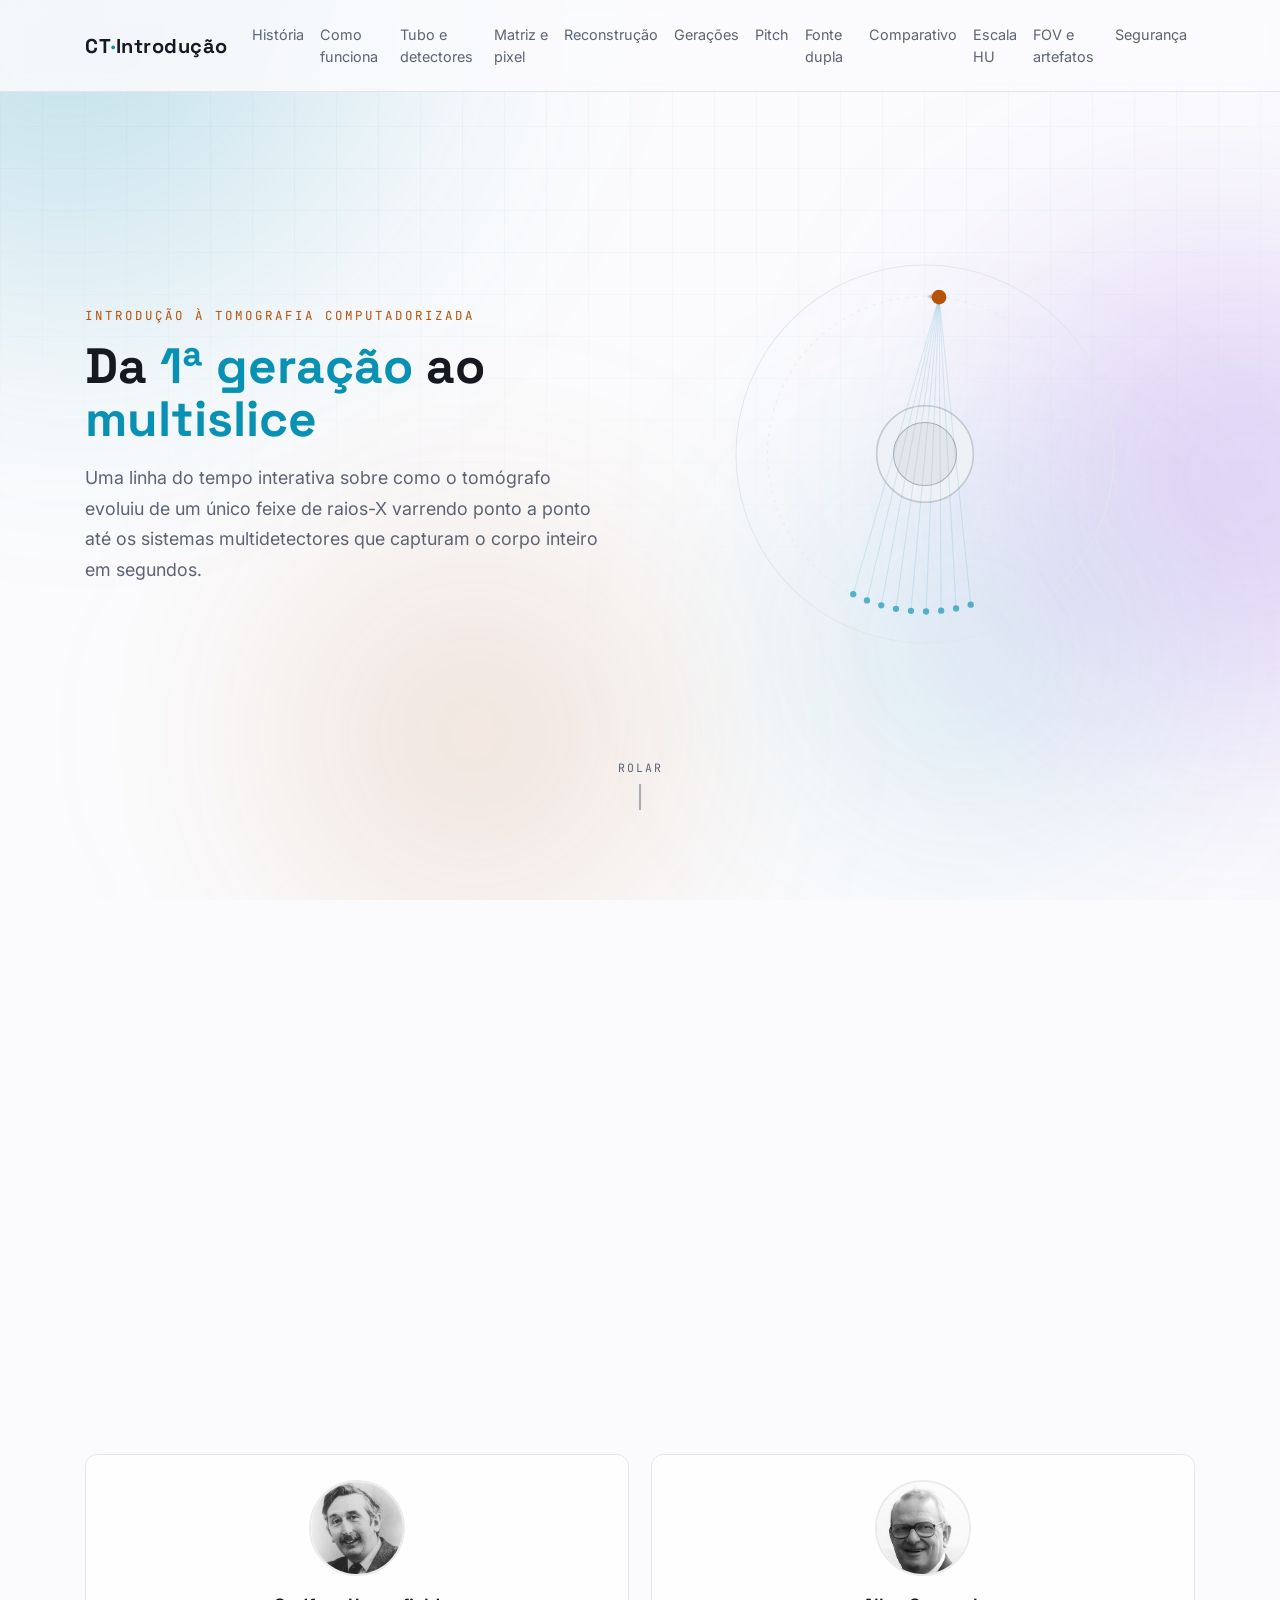
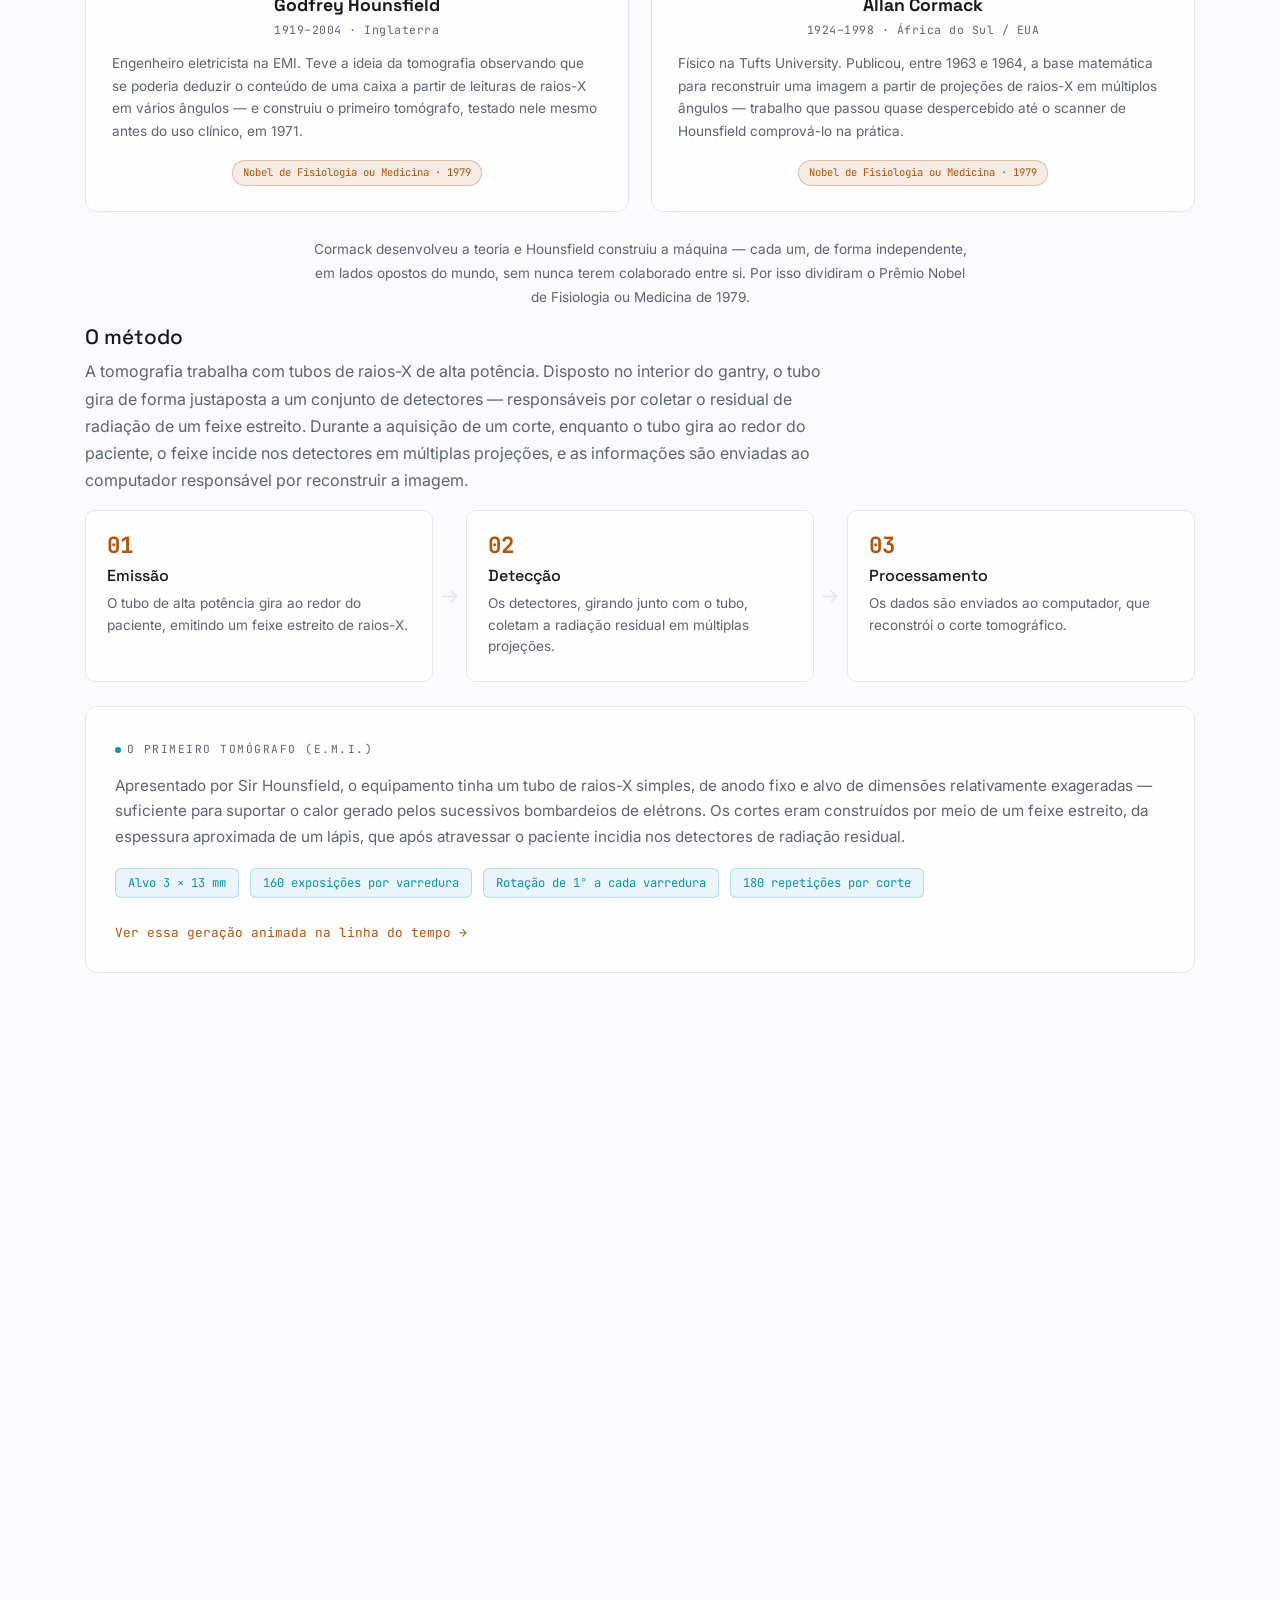
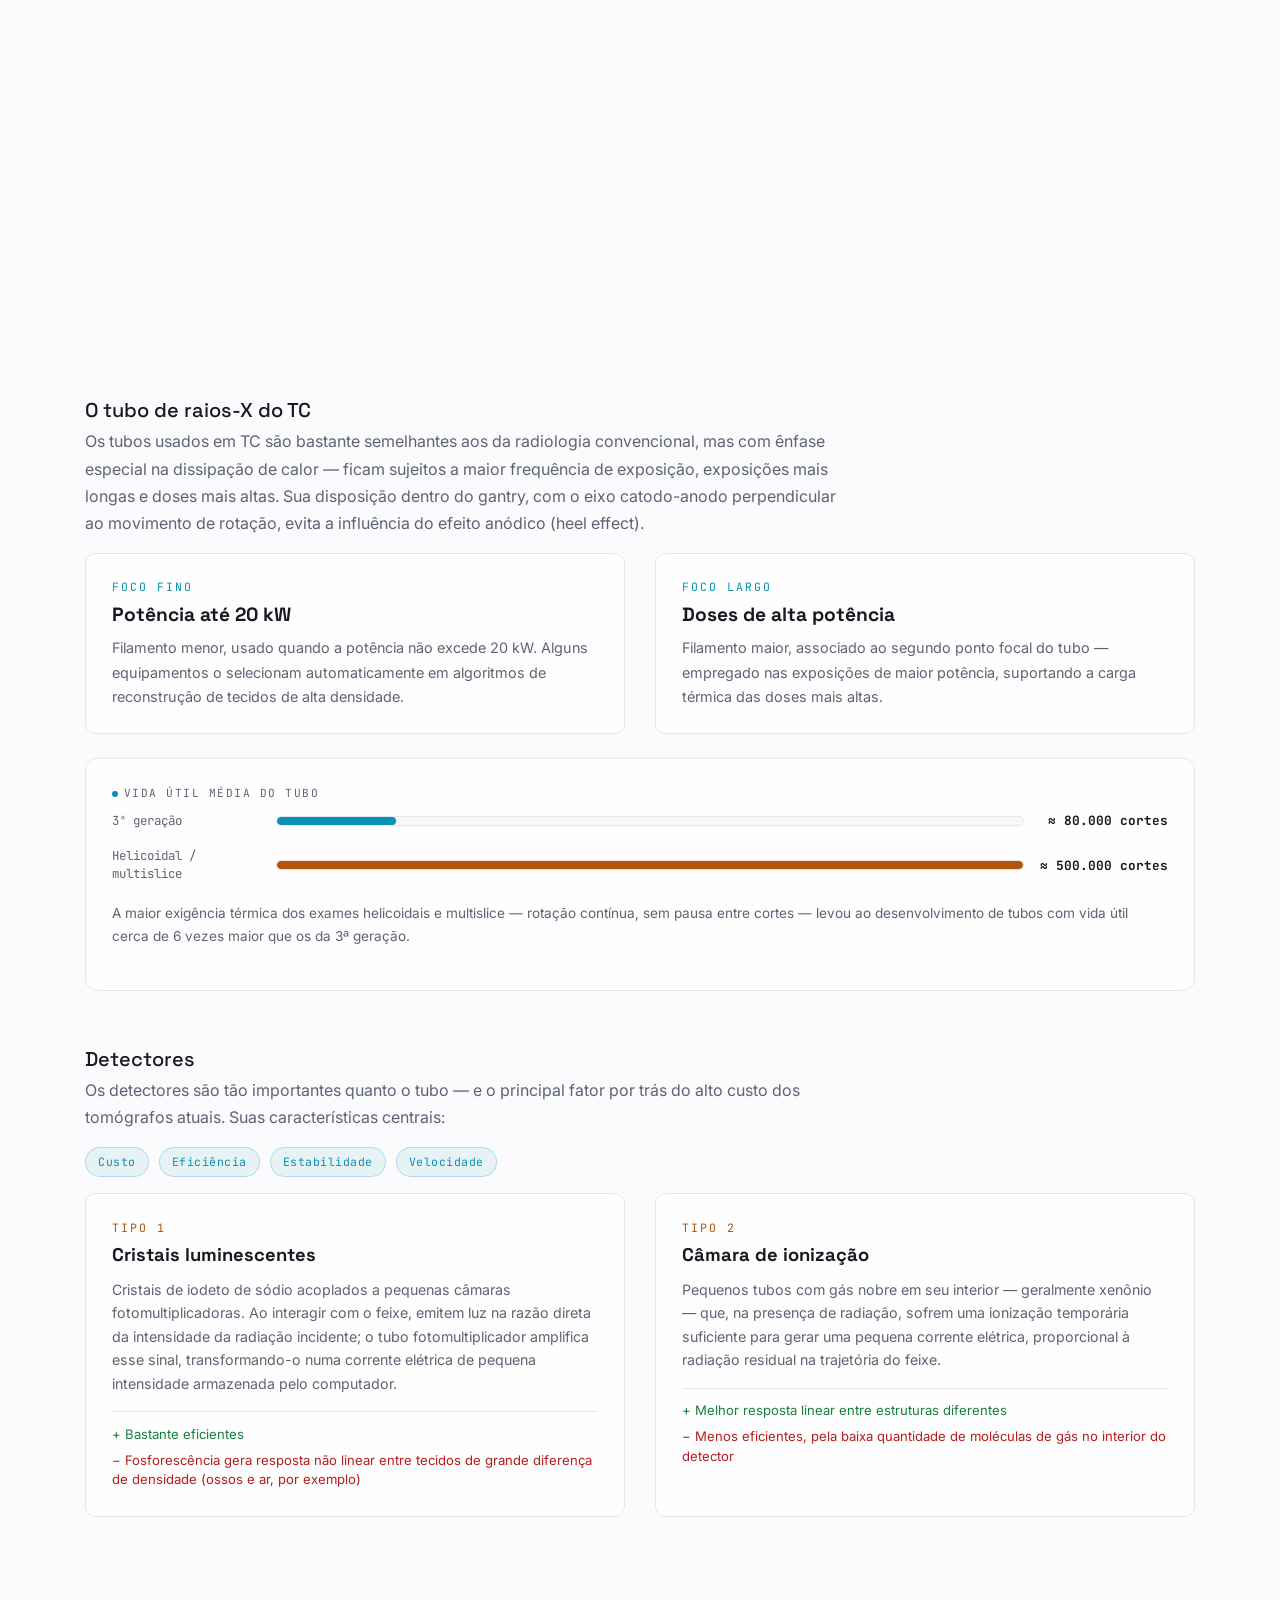
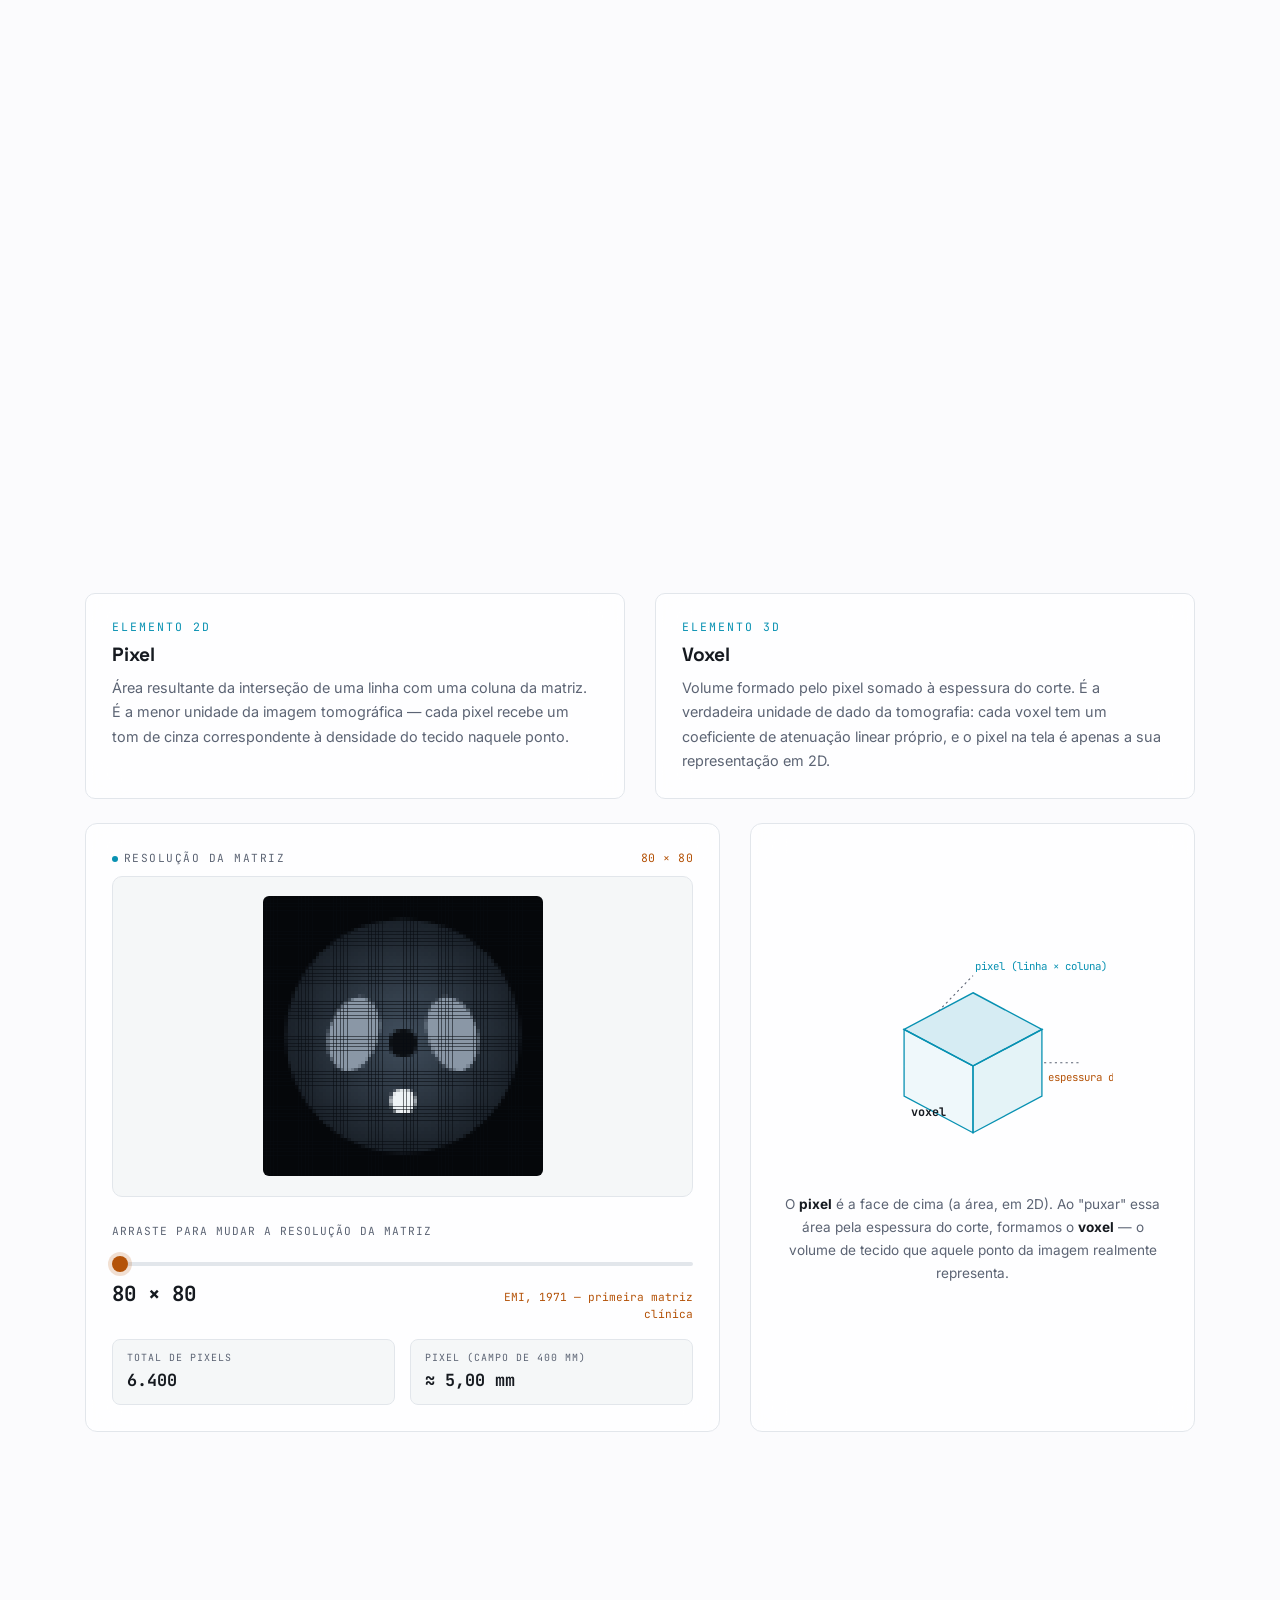
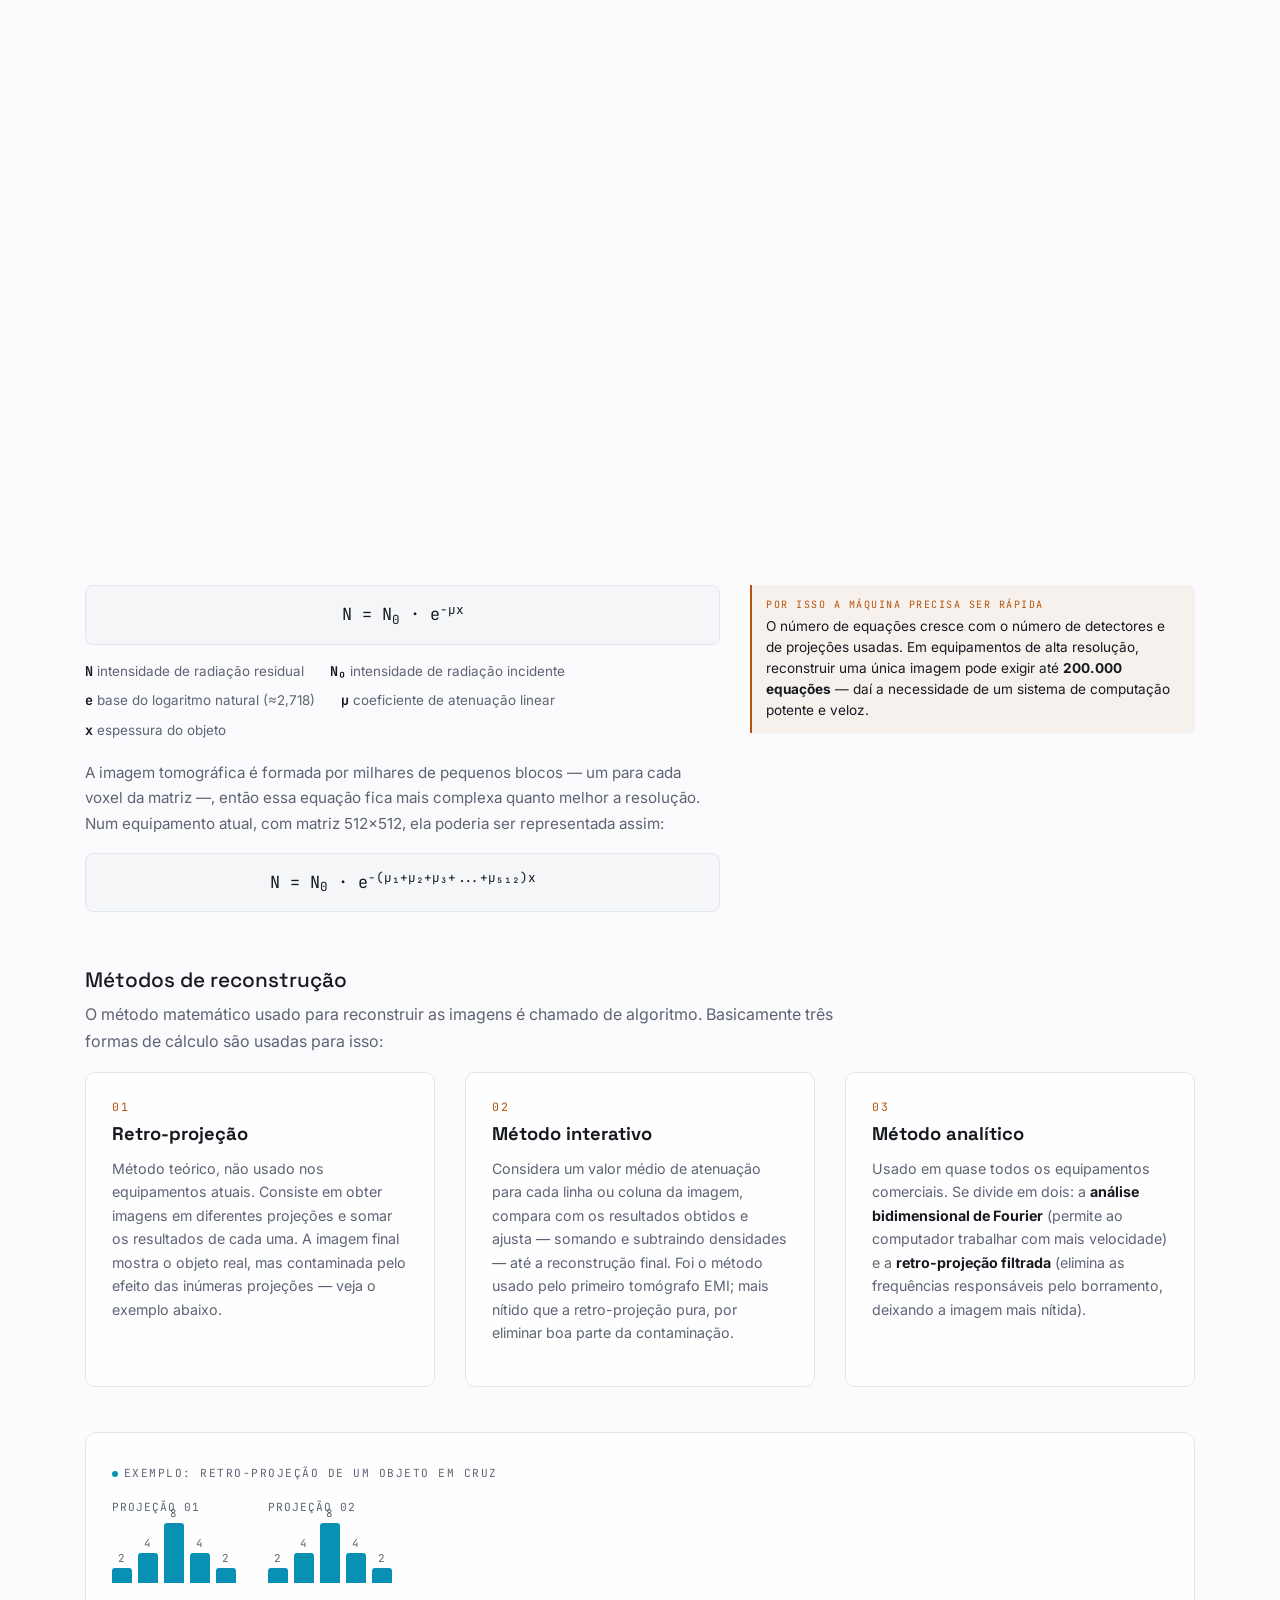
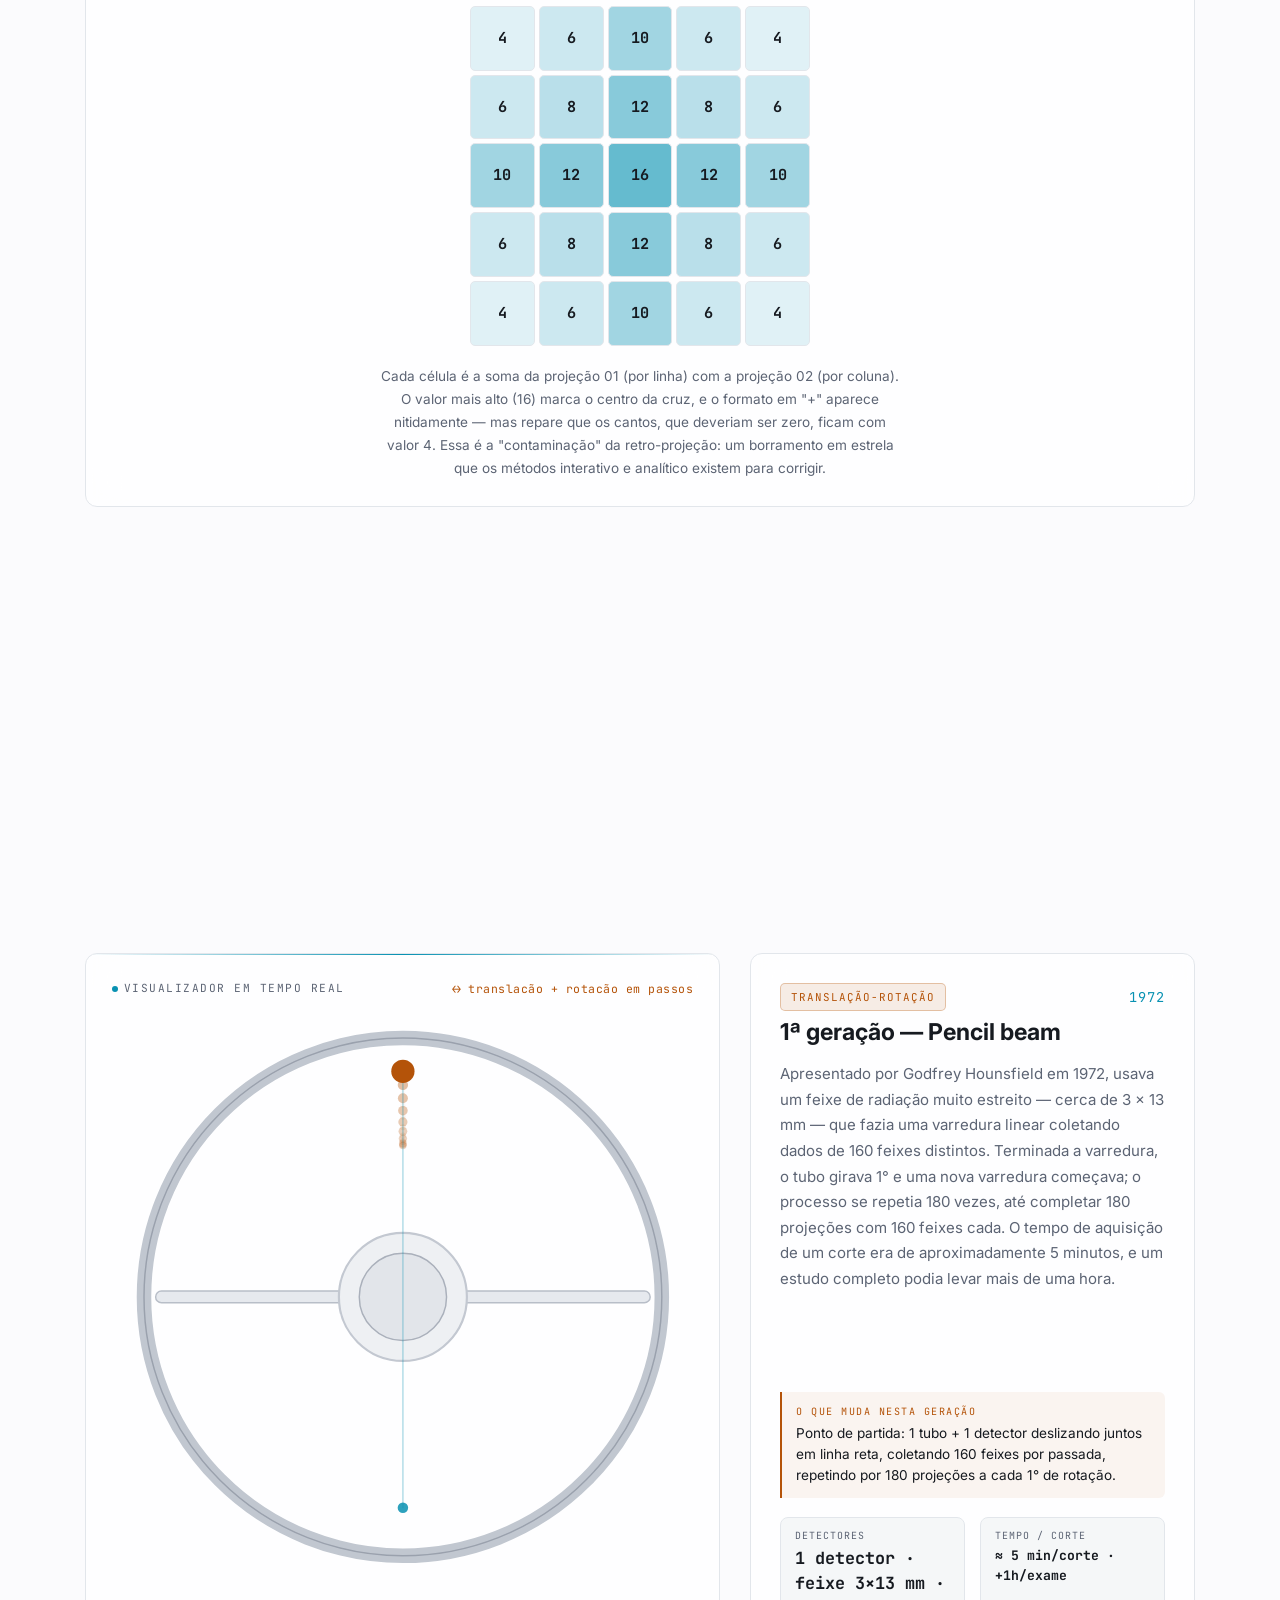
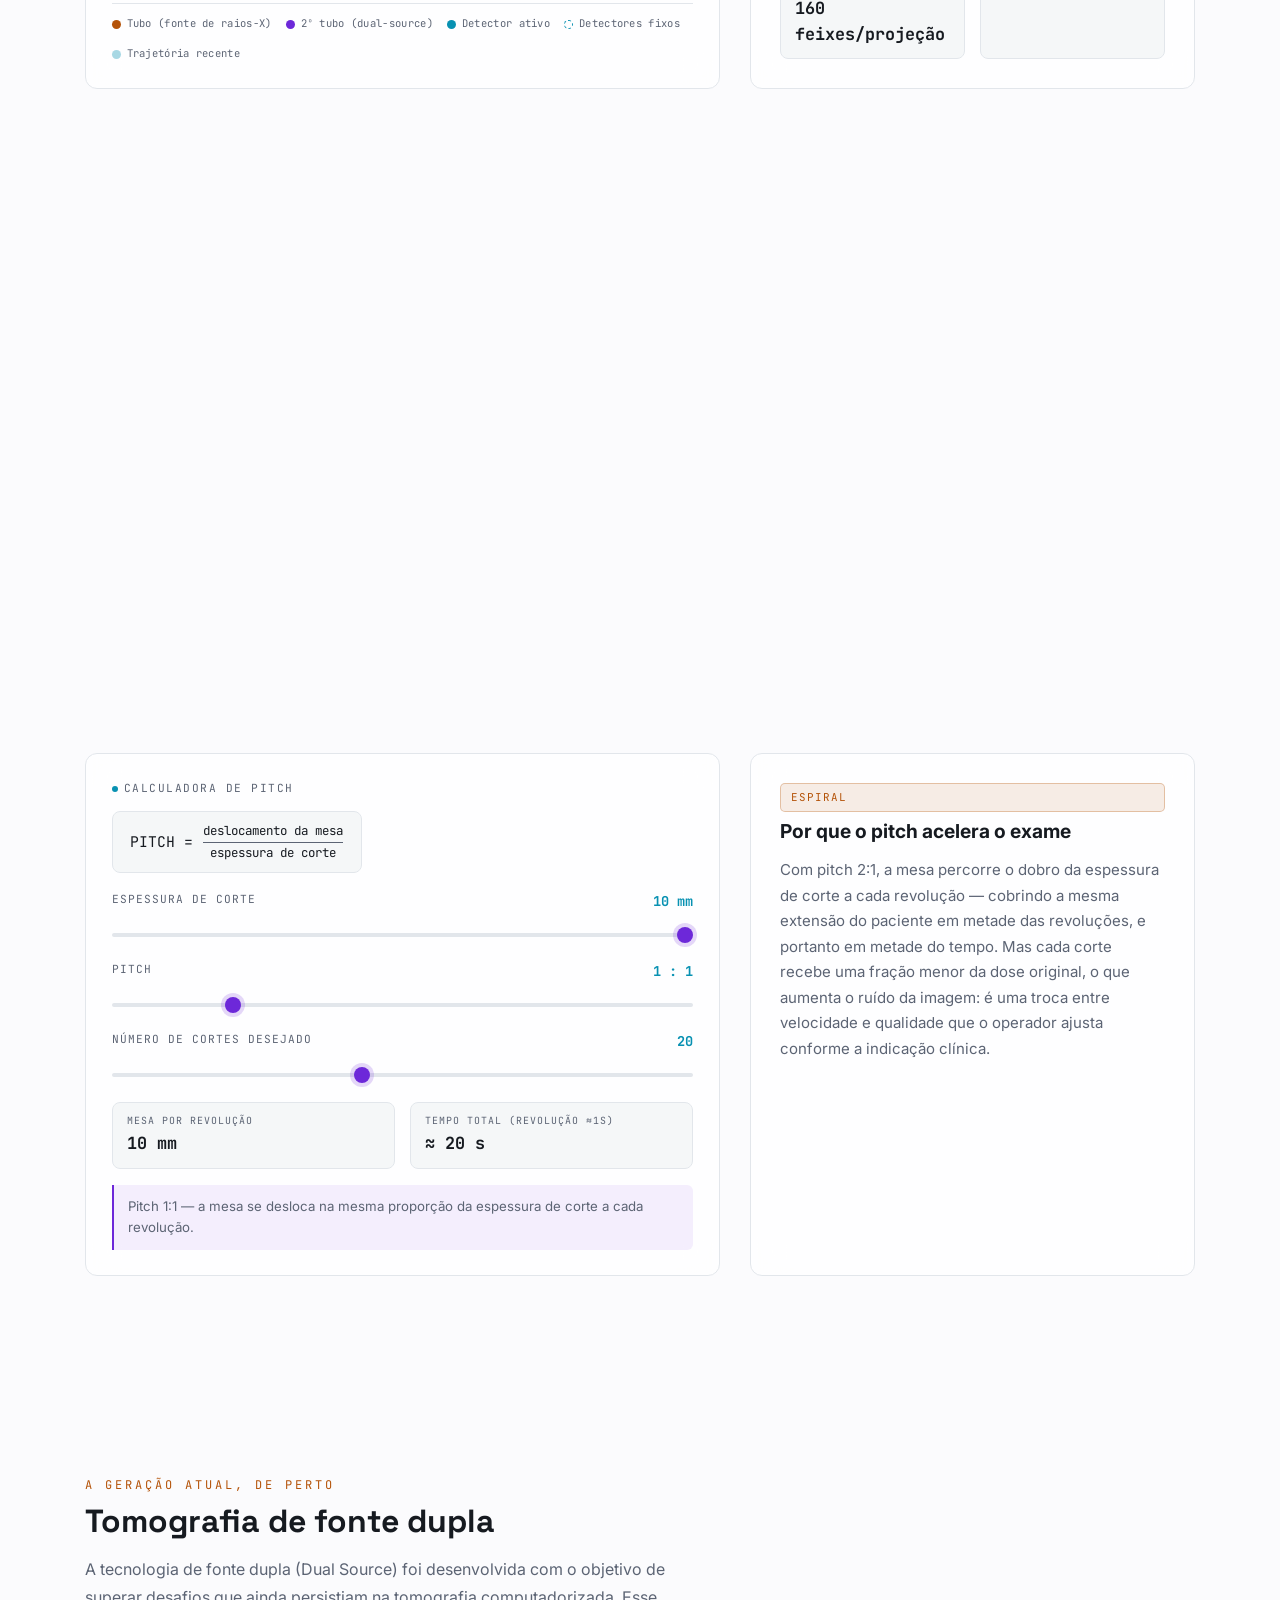
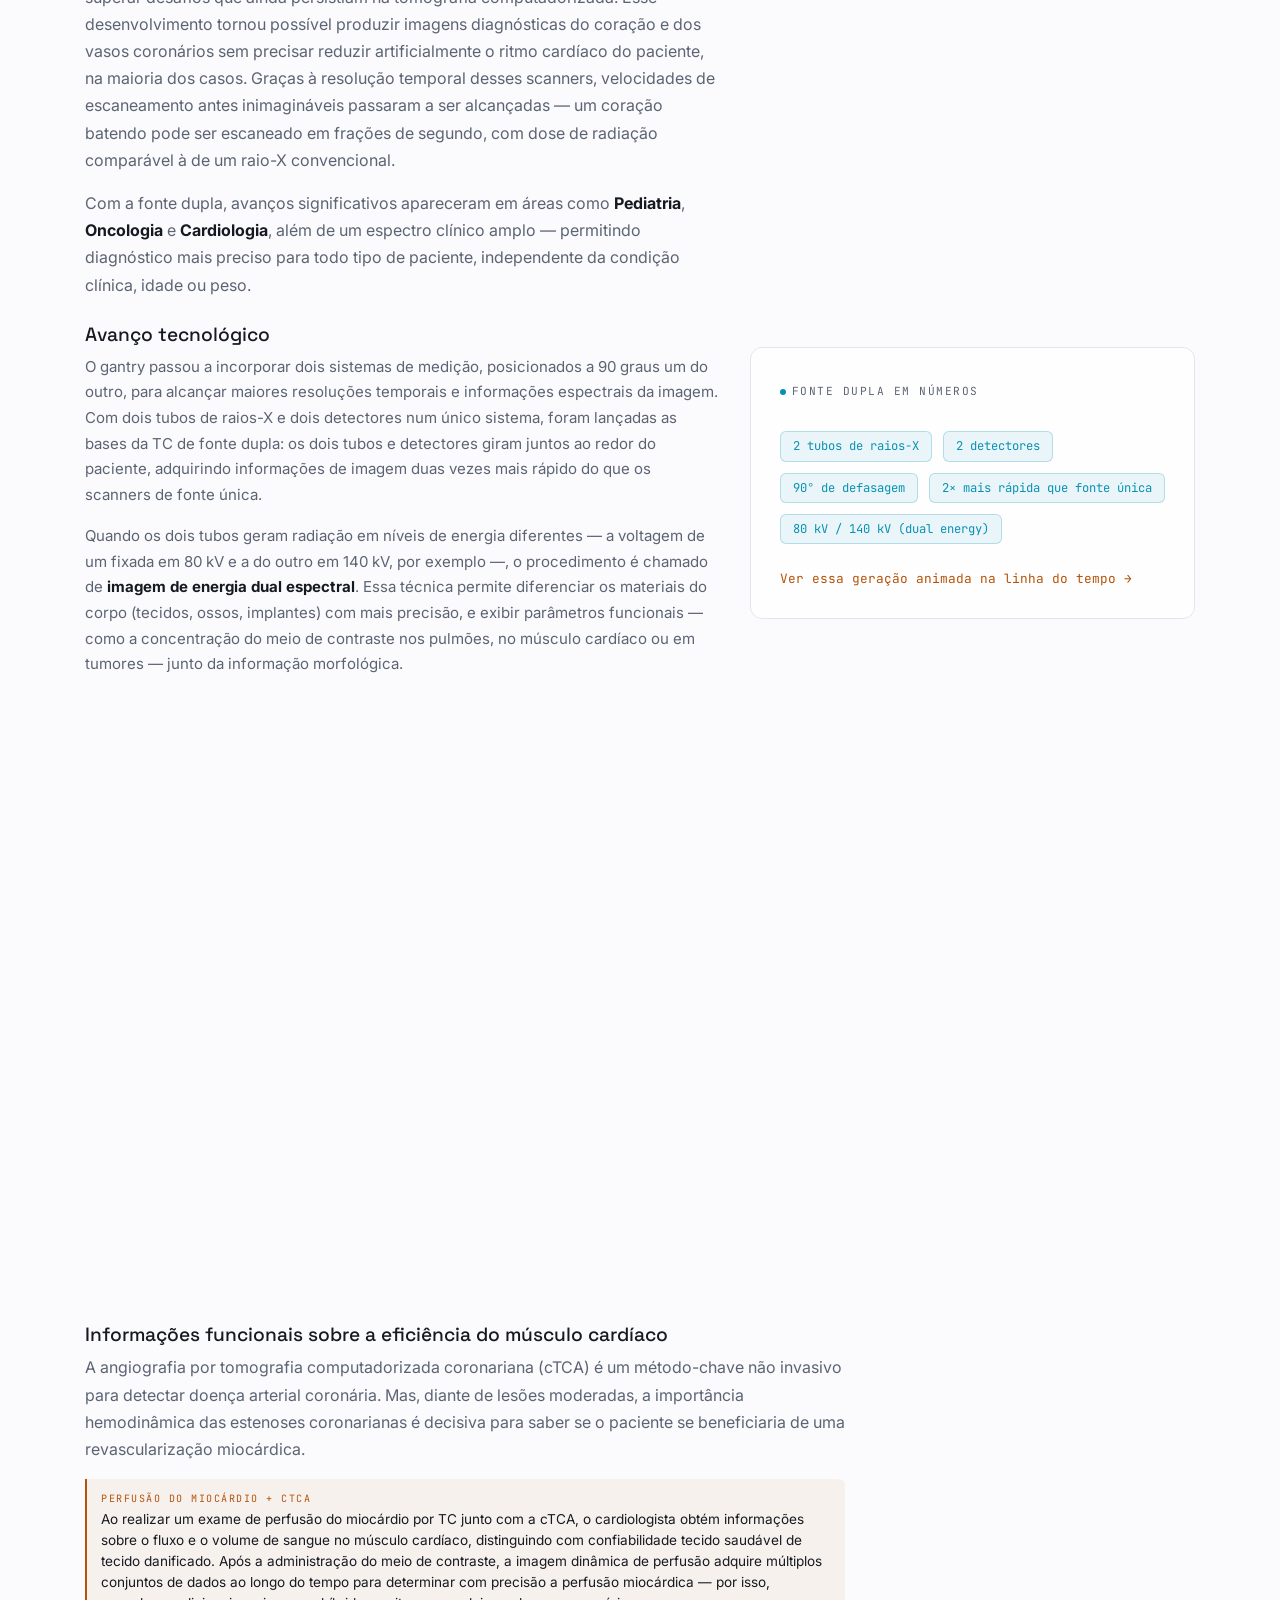
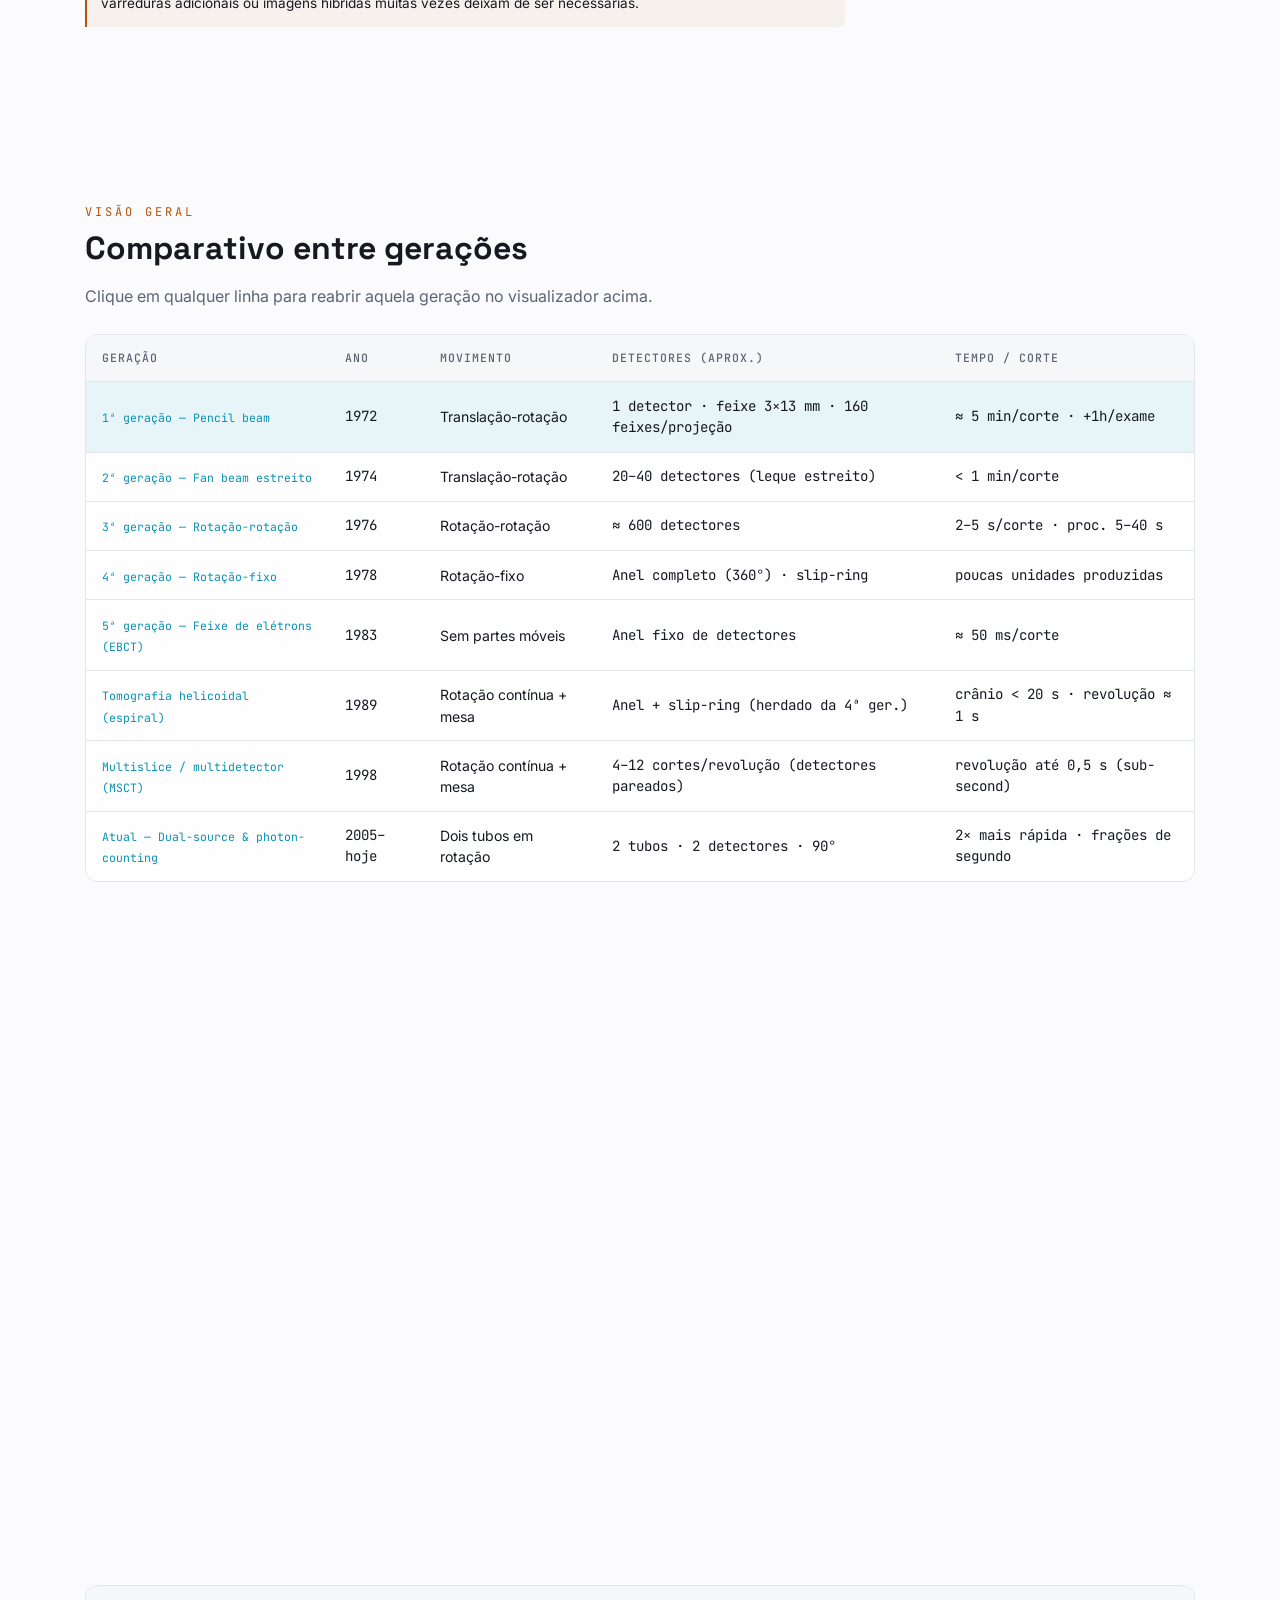
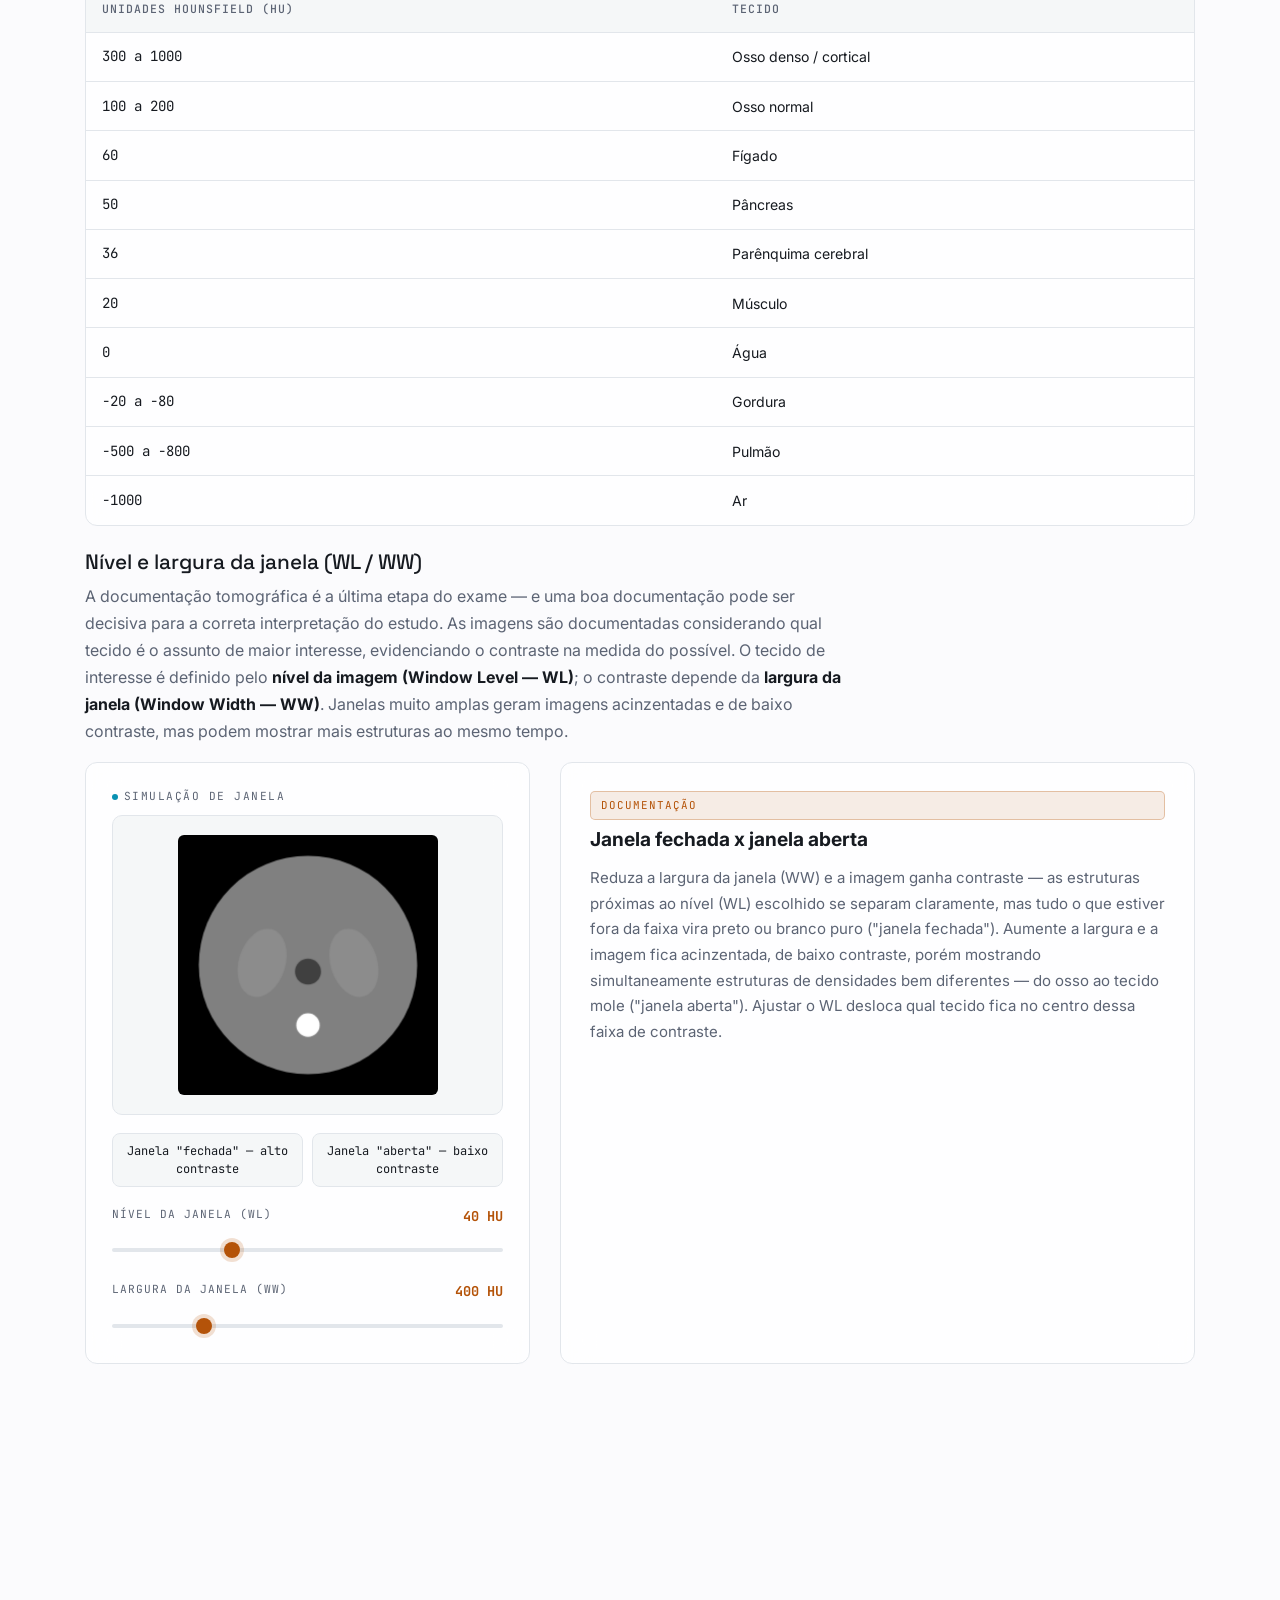
==== index.html @ 83179d4f "Initial commit" ====
<!DOCTYPE html>
<html lang="pt-BR">
<head>
    <meta charset="UTF-8">
    <meta name="viewport" content="width=device-width, initial-scale=1.0">
    <title>Tomografia Computadorizada — Introdução</title>

    <link rel="preconnect" href="https://fonts.googleapis.com">
    <link href="https://fonts.googleapis.com/css2?family=Space+Grotesk:wght@400;500;600;700&family=Inter:wght@400;500;600&family=JetBrains+Mono:wght@400;500;700&display=swap" rel="stylesheet">
    <link rel="stylesheet" href="https://cdnjs.cloudflare.com/ajax/libs/bootstrap/4.6.2/css/bootstrap.min.css">

    <link rel="stylesheet" href="css/style.css">

</head>
<body>

<div class="aurora-bg">
    <div class="aurora-blob blob-cyan"></div>
    <div class="aurora-blob blob-violet"></div>
    <div class="aurora-blob blob-amber"></div>
    <div class="aurora-blob blob-cyan2"></div>
</div>
<div class="grid-bg"></div>

<nav class="navbar navbar-expand-md navbar-scan fixed-top py-3">
    <div class="container">
        <a class="navbar-brand" href="#top">CT<span>·</span>Introdução</a>
        <button class="navbar-toggler" type="button" data-toggle="collapse" data-target="#navMain" style="border-color:#e2e6eb;">
            <span class="navbar-toggler-icon"></span>
        </button>
        <div class="collapse navbar-collapse justify-content-end" id="navMain">
            <ul class="navbar-nav">
                <li class="nav-item"><a class="nav-link" href="#historia">História</a></li>
                <li class="nav-item"><a class="nav-link" href="#conceitos">Como funciona</a></li>
                <li class="nav-item"><a class="nav-link" href="#tubo-detectores">Tubo e detectores</a></li>
                <li class="nav-item"><a class="nav-link" href="#matriz">Matriz e pixel</a></li>
                <li class="nav-item"><a class="nav-link" href="#reconstrucao">Reconstrução</a></li>
                <li class="nav-item"><a class="nav-link" href="#geracoes">Gerações</a></li>
                <li class="nav-item"><a class="nav-link" href="#helicoidal-conceitos">Pitch</a></li>
                <li class="nav-item"><a class="nav-link" href="#fonte-dupla">Fonte dupla</a></li>
                <li class="nav-item"><a class="nav-link" href="#comparativo">Comparativo</a></li>
                <li class="nav-item"><a class="nav-link" href="#hounsfield">Escala HU</a></li>
                <li class="nav-item"><a class="nav-link" href="#fov-artefatos">FOV e artefatos</a></li>
                <li class="nav-item"><a class="nav-link" href="#seguranca">Segurança</a></li>
            </ul>
        </div>
    </div>
</nav>

<header class="hero" id="top">
    <div class="container">
        <div class="row align-items-center">
            <div class="col-md-6">
                <div class="eyebrow">Introdução à tomografia computadorizada</div>
                <h1>Da <span class="accent">1ª geração</span> ao <span class="accent">multislice</span></h1>
                <p class="lead-text">Uma linha do tempo interativa sobre como o tomógrafo evoluiu de um único feixe de raios-X varrendo ponto a ponto até os sistemas multidetectores que capturam o corpo inteiro em segundos.</p>
            </div>
            <div class="col-md-6">
                <div class="hero-visual" id="heroVisual">
                    <svg id="heroScanSvg" viewBox="0 0 400 400" xmlns="http://www.w3.org/2000/svg">
                        <circle cx="200" cy="200" r="180" fill="none" stroke="#e2e6eb" stroke-width="1"/>
                        <circle cx="200" cy="200" r="150" fill="none" stroke="#e2e6eb" stroke-width="1" opacity="0.6" stroke-dasharray="3 5"/>
                        <circle cx="200" cy="200" r="46" fill="#eef1f5" stroke="#c3c8d1" stroke-width="1.5"/>
                        <circle cx="200" cy="200" r="30" fill="#e2e5ea" stroke="#aab0bb" stroke-width="1"/>
                        <g id="heroTrailGroup"></g>
                        <g id="heroBeamGroup"></g>
                        <g id="heroDetGroup"></g>
                        <circle id="heroTube" cx="200" cy="20" r="7" fill="#b45309"/>
                    </svg>
                </div>
            </div>
        </div>
    </div>
    <div class="scroll-cue">ROLAR<i></i></div>
</header>

<section class="section-pad" id="historia">
    <div class="container">
        <div class="reveal">
            <div class="section-eyebrow">Antes da linha do tempo</div>
            <h2 class="section-title">Aspectos históricos</h2>
        </div>

        <div class="row mt-4">
            <div class="col-lg-4 mb-4 reveal">
                <div class="history-year-card">
                    <div class="year-num">1972</div>
                    <div class="year-loc">Middlesex, Inglaterra</div>
                    <ul class="year-facts">
                        <li>Introduzido por <b>G. N. Hounsfield</b></li>
                        <li>Fabricado pela <b>E.M.I.</b></li>
                        <li>Primeiro método de imagem capaz de avaliar <b>tecidos moles</b></li>
                    </ul>
                </div>
            </div>
            <div class="col-lg-8 mb-4 reveal">
                <p class="info-desc" style="font-size:1rem;">A tomografia computadorizada surgiu como método de diagnóstico por imagem em 1972, introduzida por G. N. Hounsfield. O método obteve grande repercussão principalmente pela possibilidade de avaliar tecidos moles — músculos, vísceras e, em especial, o parênquima cerebral.</p>
                <p class="pull-quote">Até então, o diagnóstico de hematoma no traumatismo cranioencefálico, ou mesmo num acidente vascular cerebral, só podia ser feito com segurança na abordagem cirúrgica.</p>
                <p class="info-desc" style="font-size:1rem;">Com o advento da tomografia, abriram-se novas perspectivas — particularmente nas patologias neurológicas. Em pouco tempo a técnica foi ampliada para os demais sistemas e órgãos do corpo humano, passando a integrar os principais centros de diagnóstico por imagem do mundo. Ainda hoje o método segue em transformação, com pesquisas voltadas à redução do tempo de exame e ao desenvolvimento de softwares gráficos de processamento de imagem.</p>
            </div>
        </div>

        <div class="reveal">
            <div class="pioneers-row">
                <div class="pioneer-card">
                    <img src="img/hounsfield.jpg" alt="Godfrey Hounsfield" class="pioneer-photo">
                    <div class="pioneer-name">Godfrey Hounsfield</div>
                    <div class="pioneer-dates">1919–2004 · Inglaterra</div>
                    <p class="pioneer-role">Engenheiro eletricista na EMI. Teve a ideia da tomografia observando que se poderia deduzir o conteúdo de uma caixa a partir de leituras de raios-X em vários ângulos — e construiu o primeiro tomógrafo, testado nele mesmo antes do uso clínico, em 1971.</p>
                    <span class="pioneer-badge">Nobel de Fisiologia ou Medicina · 1979</span>
                </div>
                <div class="pioneer-card">
                    <img src="img/cormack.jpg" alt="Allan Cormack" class="pioneer-photo">
                    <div class="pioneer-name">Allan Cormack</div>
                    <div class="pioneer-dates">1924–1998 · África do Sul / EUA</div>
                    <p class="pioneer-role">Físico na Tufts University. Publicou, entre 1963 e 1964, a base matemática para reconstruir uma imagem a partir de projeções de raios-X em múltiplos ângulos — trabalho que passou quase despercebido até o scanner de Hounsfield comprová-lo na prática.</p>
                    <span class="pioneer-badge">Nobel de Fisiologia ou Medicina · 1979</span>
                </div>
            </div>
            <p class="pioneers-note">Cormack desenvolveu a teoria e Hounsfield construiu a máquina — cada um, de forma independente, em lados opostos do mundo, sem nunca terem colaborado entre si. Por isso dividiram o Prêmio Nobel de Fisiologia ou Medicina de 1979.</p>
        </div>

        <div class="reveal mt-3">
            <h3 style="font-size:1.3rem;margin-bottom:0.5rem;">O método</h3>
            <p class="section-sub" style="max-width:760px;">A tomografia trabalha com tubos de raios-X de alta potência. Disposto no interior do gantry, o tubo gira de forma justaposta a um conjunto de detectores — responsáveis por coletar o residual de radiação de um feixe estreito. Durante a aquisição de um corte, enquanto o tubo gira ao redor do paciente, o feixe incide nos detectores em múltiplas projeções, e as informações são enviadas ao computador responsável por reconstruir a imagem.</p>

            <div class="process-step-row">
                <div class="process-step">
                    <div class="process-num">01</div>
                    <h4>Emissão</h4>
                    <p>O tubo de alta potência gira ao redor do paciente, emitindo um feixe estreito de raios-X.</p>
                </div>
                <div class="process-arrow">→</div>
                <div class="process-step">
                    <div class="process-num">02</div>
                    <h4>Detecção</h4>
                    <p>Os detectores, girando junto com o tubo, coletam a radiação residual em múltiplas projeções.</p>
                </div>
                <div class="process-arrow">→</div>
                <div class="process-step">
                    <div class="process-num">03</div>
                    <h4>Processamento</h4>
                    <p>Os dados são enviados ao computador, que reconstrói o corte tomográfico.</p>
                </div>
            </div>

            <div class="method-spotlight">
                <span class="gantry-tag"><span class="dot"></span>O primeiro tomógrafo (E.M.I.)</span>
                <p class="info-desc" style="font-size:0.95rem;">Apresentado por Sir Hounsfield, o equipamento tinha um tubo de raios-X simples, de anodo fixo e alvo de dimensões relativamente exageradas — suficiente para suportar o calor gerado pelos sucessivos bombardeios de elétrons. Os cortes eram construídos por meio de um feixe estreito, da espessura aproximada de um lápis, que após atravessar o paciente incidia nos detectores de radiação residual.</p>
                <div class="spotlight-facts">
                    <span class="spotlight-fact">Alvo 3 × 13 mm</span>
                    <span class="spotlight-fact">160 exposições por varredura</span>
                    <span class="spotlight-fact">Rotação de 1° a cada varredura</span>
                    <span class="spotlight-fact">180 repetições por corte</span>
                </div>
                <a class="spotlight-link" href="#geracoes">Ver essa geração animada na linha do tempo →</a>
            </div>
        </div>
    </div>
</section>

<section class="section-pad" id="conceitos">
    <div class="container">
        <div class="reveal">
            <div class="section-eyebrow">Antes da linha do tempo</div>
            <h2 class="section-title">As três peças de um tomógrafo</h2>
            <p class="section-sub">Toda geração que você vai ver a seguir é, no fundo, uma forma diferente de organizar estes três elementos ao redor do paciente.</p>
        </div>
        <div class="row mt-4">
            <div class="col-md-4 mb-4 reveal">
                <div class="concept-card">
                    <div class="concept-icon">
                        <svg viewBox="0 0 24 24" fill="none" stroke="#0891b2" stroke-width="1.6"><circle cx="12" cy="12" r="3"/><path d="M12 2v4M12 18v4M2 12h4M18 12h4"/></svg>
                    </div>
                    <div class="concept-num">01 — TUBO</div>
                    <h3>Fonte de raios-X</h3>
                    <p>Emite o feixe que atravessa o paciente. Sua trajetória ao redor do corpo — reta, giratória ou eletrônica — é o que define cada geração.</p>
                </div>
            </div>
            <div class="col-md-4 mb-4 reveal">
                <div class="concept-card">
                    <div class="concept-icon">
                        <svg viewBox="0 0 24 24" fill="none" stroke="#0891b2" stroke-width="1.6"><rect x="3" y="9" width="18" height="6" rx="1"/><path d="M6 9v6M10 9v6M14 9v6M18 9v6"/></svg>
                    </div>
                    <div class="concept-num">02 — DETECTORES</div>
                    <h3>Captação do sinal</h3>
                    <p>Medem quanto do feixe foi atenuado ao atravessar os tecidos. Quantos detectores existem, e se eles se movem ou ficam fixos, determina a velocidade do exame.</p>
                </div>
            </div>
            <div class="col-md-4 mb-4 reveal">
                <div class="concept-card">
                    <div class="concept-icon">
                        <svg viewBox="0 0 24 24" fill="none" stroke="#0891b2" stroke-width="1.6"><path d="M4 19h16M4 15l4-4 3 3 5-6 4 4"/></svg>
                    </div>
                    <div class="concept-num">03 — RECONSTRUÇÃO</div>
                    <h3>Do sinal à imagem</h3>
                    <p>Um algoritmo combina milhares de medidas de atenuação, tiradas em ângulos diferentes, para calcular a densidade de cada ponto e montar o corte transversal.</p>
                </div>
            </div>
        </div>
    </div>
</section>

<section class="section-pad" id="tubo-detectores">
    <div class="container">
        <div class="reveal">
            <div class="section-eyebrow">As duas peças mais caras do tomógrafo</div>
            <h2 class="section-title">O tubo de raios-X e os detectores</h2>
            <p class="section-sub">Voltando às três peças do início: o tubo e os detectores merecem um olhar mais de perto — são eles que respondem pela maior parte do custo, e da evolução técnica, de um tomógrafo.</p>
        </div>

        <h3 class="reveal" style="font-size:1.25rem;margin-top:1.5rem;margin-bottom:0.4rem;">O tubo de raios-X do TC</h3>
        <p class="section-sub reveal" style="max-width:760px;">Os tubos usados em TC são bastante semelhantes aos da radiologia convencional, mas com ênfase especial na dissipação de calor — ficam sujeitos a maior frequência de exposição, exposições mais longas e doses mais altas. Sua disposição dentro do gantry, com o eixo catodo-anodo perpendicular ao movimento de rotação, evita a influência do efeito anódico (heel effect).</p>

        <div class="row mt-3">
            <div class="col-md-6 mb-4 reveal">
                <div class="matrix-def-card">
                    <div class="def-term">Foco fino</div>
                    <h4>Potência até 20 kW</h4>
                    <p>Filamento menor, usado quando a potência não excede 20 kW. Alguns equipamentos o selecionam automaticamente em algoritmos de reconstrução de tecidos de alta densidade.</p>
                </div>
            </div>
            <div class="col-md-6 mb-4 reveal">
                <div class="matrix-def-card">
                    <div class="def-term">Foco largo</div>
                    <h4>Doses de alta potência</h4>
                    <p>Filamento maior, associado ao segundo ponto focal do tubo — empregado nas exposições de maior potência, suportando a carga térmica das doses mais altas.</p>
                </div>
            </div>
        </div>

        <div class="row reveal">
            <div class="col-12 mb-4">
                <div class="matrix-demo-panel">
                    <div class="gantry-label-row">
                        <span class="gantry-tag"><span class="dot"></span>Vida útil média do tubo</span>
                    </div>
                    <div class="tube-life-bars">
                        <div class="tube-life-row">
                            <span class="tube-life-label">3ª geração</span>
                            <div class="tube-life-track"><div class="tube-life-fill" style="width:16%"></div></div>
                            <span class="tube-life-value">≈ 80.000 cortes</span>
                        </div>
                        <div class="tube-life-row">
                            <span class="tube-life-label">Helicoidal / multislice</span>
                            <div class="tube-life-track"><div class="tube-life-fill fill-amber" style="width:100%"></div></div>
                            <span class="tube-life-value">≈ 500.000 cortes</span>
                        </div>
                    </div>
                    <p class="voxel-caption" style="text-align:left;margin-top:1.1rem;max-width:100%;">A maior exigência térmica dos exames helicoidais e multislice — rotação contínua, sem pausa entre cortes — levou ao desenvolvimento de tubos com vida útil cerca de 6 vezes maior que os da 3ª geração.</p>
                </div>
            </div>
        </div>

        <h3 class="reveal" style="font-size:1.25rem;margin-top:2rem;margin-bottom:0.4rem;">Detectores</h3>
        <p class="section-sub reveal" style="max-width:760px;">Os detectores são tão importantes quanto o tubo — e o principal fator por trás do alto custo dos tomógrafos atuais. Suas características centrais:</p>
        <div class="criteria-chips reveal">
            <span class="criteria-chip">Custo</span>
            <span class="criteria-chip">Eficiência</span>
            <span class="criteria-chip">Estabilidade</span>
            <span class="criteria-chip">Velocidade</span>
        </div>

        <div class="row mt-3">
            <div class="col-md-6 mb-4 reveal">
                <div class="detector-type-card">
                    <div class="def-term">Tipo 1</div>
                    <h4>Cristais luminescentes</h4>
                    <p>Cristais de iodeto de sódio acoplados a pequenas câmaras fotomultiplicadoras. Ao interagir com o feixe, emitem luz na razão direta da intensidade da radiação incidente; o tubo fotomultiplicador amplifica esse sinal, transformando-o numa corrente elétrica de pequena intensidade armazenada pelo computador.</p>
                    <div class="pro-con">
                        <span class="pro">+ Bastante eficientes</span>
                        <span class="con">− Fosforescência gera resposta não linear entre tecidos de grande diferença de densidade (ossos e ar, por exemplo)</span>
                    </div>
                </div>
            </div>
            <div class="col-md-6 mb-4 reveal">
                <div class="detector-type-card">
                    <div class="def-term">Tipo 2</div>
                    <h4>Câmara de ionização</h4>
                    <p>Pequenos tubos com gás nobre em seu interior — geralmente xenônio — que, na presença de radiação, sofrem uma ionização temporária suficiente para gerar uma pequena corrente elétrica, proporcional à radiação residual na trajetória do feixe.</p>
                    <div class="pro-con">
                        <span class="pro">+ Melhor resposta linear entre estruturas diferentes</span>
                        <span class="con">− Menos eficientes, pela baixa quantidade de moléculas de gás no interior do detector</span>
                    </div>
                </div>
            </div>
        </div>

        <div class="reveal">
            <p class="section-sub" style="max-width:600px;margin-bottom:0.6rem;">Esquema de funcionamento de um detector de cristal luminescente:</p>
            <div class="process-step-row">
                <div class="process-step">
                    <div class="process-num">01</div>
                    <h4>Raios-X</h4>
                    <p>O feixe atenuado pelo paciente incide sobre o cristal do detector.</p>
                </div>
                <div class="process-arrow">→</div>
                <div class="process-step">
                    <div class="process-num">02</div>
                    <h4>Cristal luminescente</h4>
                    <p>O iodeto de sódio absorve a radiação e converte parte dela em luz visível.</p>
                </div>
                <div class="process-arrow">→</div>
                <div class="process-step">
                    <div class="process-num">03</div>
                    <h4>Luz emitida</h4>
                    <p>A intensidade luminosa é diretamente proporcional à intensidade da radiação incidente.</p>
                </div>
                <div class="process-arrow">→</div>
                <div class="process-step">
                    <div class="process-num">04</div>
                    <h4>Sinal elétrico</h4>
                    <p>O tubo fotomultiplicador amplifica a luz numa corrente elétrica, lida pelo computador.</p>
                </div>
            </div>
        </div>
    </div>
</section>

<section class="section-pad" id="matriz">
    <div class="container">
        <div class="reveal">
            <div class="section-eyebrow">A base de toda imagem tomográfica</div>
            <h2 class="section-title">A imagem em matriz</h2>
            <p class="section-sub">Por matriz, entendemos um arranjo de linhas e colunas. A imagem tomográfica é uma imagem matricial: o cruzamento das linhas com as colunas forma os elementos de imagem, chamados individualmente de <b style="color:var(--text-main);">pixel</b>. A espessura do corte é a terceira dimensão, relacionada à profundidade — e o volume formado pelo pixel mais essa espessura é o <b style="color:var(--text-main);">voxel</b>.</p>
        </div>

        <div class="row mt-4">
            <div class="col-md-6 mb-4 reveal">
                <div class="matrix-def-card">
                    <div class="def-term">Elemento 2D</div>
                    <h4>Pixel</h4>
                    <p>Área resultante da interseção de uma linha com uma coluna da matriz. É a menor unidade da imagem tomográfica — cada pixel recebe um tom de cinza correspondente à densidade do tecido naquele ponto.</p>
                </div>
            </div>
            <div class="col-md-6 mb-4 reveal">
                <div class="matrix-def-card">
                    <div class="def-term">Elemento 3D</div>
                    <h4>Voxel</h4>
                    <p>Volume formado pelo pixel somado à espessura do corte. É a verdadeira unidade de dado da tomografia: cada voxel tem um coeficiente de atenuação linear próprio, e o pixel na tela é apenas a sua representação em 2D.</p>
                </div>
            </div>
        </div>

        <div class="row reveal">
            <div class="col-lg-7 mb-4">
                <div class="matrix-demo-panel">
                    <div class="gantry-label-row">
                        <span class="gantry-tag"><span class="dot"></span>Resolução da matriz</span>
                        <span class="motion-badge" id="matrixModeTag">80 × 80</span>
                    </div>
                    <div class="matrix-canvas-wrap">
                        <canvas id="matrixCanvas" width="512" height="512"></canvas>
                    </div>
                    <div class="matrix-slider-row">
                        <label>Arraste para mudar a resolução da matriz</label>
                        <input type="range" min="0" max="5" step="1" value="0" class="matrix-slider" id="matrixSlider">
                        <div class="matrix-readout">
                            <span class="mval" id="matrixValue">80 × 80</span>
                            <span class="mnote" id="matrixNote">EMI, 1971 — primeira matriz clínica</span>
                        </div>
                    </div>
                    <div class="matrix-stats">
                        <div class="stat-box">
                            <div class="stat-label">Total de pixels</div>
                            <div class="stat-value" id="matrixPixelCount">6.400</div>
                        </div>
                        <div class="stat-box">
                            <div class="stat-label">Pixel (campo de 400 mm)</div>
                            <div class="stat-value" id="matrixPixelSize">≈ 5,0 mm</div>
                        </div>
                    </div>
                </div>
            </div>

            <div class="col-lg-5 mb-4">
                <div class="voxel-panel">
                    <svg viewBox="0 0 260 210" xmlns="http://www.w3.org/2000/svg">
                        <polygon points="130,36 194,70 130,104 66,70" fill="rgba(8,145,178,0.16)" stroke="#0891b2" stroke-width="1.4"/>
                        <polygon points="66,70 130,104 130,166 66,132" fill="rgba(8,145,178,0.06)" stroke="#0891b2" stroke-width="1.2"/>
                        <polygon points="130,104 194,70 194,132 130,166" fill="rgba(8,145,178,0.1)" stroke="#0891b2" stroke-width="1.2"/>
                        <line x1="98" y1="53" x2="130" y2="20" stroke="#5c6474" stroke-width="1" stroke-dasharray="2 3"/>
                        <text x="132" y="15" font-family="JetBrains Mono, monospace" font-size="10" fill="#0891b2">pixel (linha × coluna)</text>
                        <line x1="196" y1="101" x2="228" y2="101" stroke="#5c6474" stroke-width="1" stroke-dasharray="2 3"/>
                        <text x="200" y="118" font-family="JetBrains Mono, monospace" font-size="10" fill="#b45309">espessura do corte</text>
                        <text x="72" y="150" font-family="JetBrains Mono, monospace" font-size="11" fill="#161a20" font-weight="700">voxel</text>
                    </svg>
                    <p class="voxel-caption">O <b>pixel</b> é a face de cima (a área, em 2D). Ao "puxar" essa área pela espessura do corte, formamos o <b>voxel</b> — o volume de tecido que aquele ponto da imagem realmente representa.</p>
                </div>
            </div>
        </div>

        <div class="reveal mt-3">
            <h3 style="font-size:1.3rem;margin-bottom:0.4rem;">Como os sinais viram imagem</h3>
            <p class="section-sub" style="max-width:720px;">Para reconstruir as estruturas em sua forma real, o tomógrafo precisa de múltiplas tomadas de dados em ângulos de projeção diferentes. É esse conjunto de leituras que o computador transforma em imagem.</p>
            <div class="process-step-row">
                <div class="process-step">
                    <div class="process-num">01</div>
                    <h4>Múltiplas projeções</h4>
                    <p>O tubo (ou o par tubo-detector) faz dezenas a milhares de leituras em ângulos diferentes ao redor do paciente, a cada corte.</p>
                </div>
                <div class="process-arrow">→</div>
                <div class="process-step">
                    <div class="process-num">02</div>
                    <h4>Cálculo da atenuação</h4>
                    <p>A partir de cada leitura, o computador calcula o quanto o feixe foi atenuado por cada tecido — o coeficiente de atenuação linear.</p>
                </div>
                <div class="process-arrow">→</div>
                <div class="process-step">
                    <div class="process-num">03</div>
                    <h4>Escala de cinza</h4>
                    <p>Cada coeficiente de atenuação vira um valor correspondente numa escala de cinzas: quanto mais denso o tecido, mais claro o tom.</p>
                </div>
                <div class="process-arrow">→</div>
                <div class="process-step">
                    <div class="process-num">04</div>
                    <h4>Formação da imagem</h4>
                    <p>Os valores são distribuídos pelos pixels da matriz. O resultado final é a imagem tomográfica — cada pixel carregando a informação de um voxel inteiro.</p>
                </div>
            </div>
        </div>
    </div>
</section>

<section class="section-pad" id="reconstrucao">
    <div class="container">
        <div class="reveal">
            <div class="section-eyebrow">A matemática por trás da imagem</div>
            <h2 class="section-title">A reconstrução das imagens</h2>
            <p class="section-sub">A tomografia mede a intensidade da radiação residual depois que o feixe interage com um órgão ou objeto e sensibiliza um detector. Essa intensidade residual é a radiação incidente menos a radiação absorvida pelo objeto.</p>
        </div>

        <div class="row mt-3">
            <div class="col-lg-7 mb-4 reveal">
                <div class="formula-box">N&nbsp;=&nbsp;N<sub>0</sub>&nbsp;·&nbsp;e<sup>−μx</sup></div>
                <ul class="formula-legend">
                    <li><b>N</b>intensidade de radiação residual</li>
                    <li><b>N₀</b>intensidade de radiação incidente</li>
                    <li><b>e</b>base do logaritmo natural (≈2,718)</li>
                    <li><b>μ</b>coeficiente de atenuação linear</li>
                    <li><b>x</b>espessura do objeto</li>
                </ul>
                <p class="info-desc" style="font-size:0.95rem;margin-top:1.2rem;">A imagem tomográfica é formada por milhares de pequenos blocos — um para cada voxel da matriz —, então essa equação fica mais complexa quanto melhor a resolução. Num equipamento atual, com matriz 512×512, ela poderia ser representada assim:</p>
                <div class="formula-box">N&nbsp;=&nbsp;N<sub>0</sub>&nbsp;·&nbsp;e<sup>−(μ₁+μ₂+μ₃+...+μ₅₁₂)x</sup></div>
            </div>
            <div class="col-lg-5 mb-4 reveal">
                <div class="diff-callout" style="height:auto;">
                    <span class="diff-label">Por isso a máquina precisa ser rápida</span>
                    <p>O número de equações cresce com o número de detectores e de projeções usadas. Em equipamentos de alta resolução, reconstruir uma única imagem pode exigir até <b>200.000 equações</b> — daí a necessidade de um sistema de computação potente e veloz.</p>
                </div>
            </div>
        </div>

        <div class="reveal mt-3">
            <h3 style="font-size:1.3rem;margin-bottom:0.5rem;">Métodos de reconstrução</h3>
            <p class="section-sub" style="max-width:760px;">O método matemático usado para reconstruir as imagens é chamado de algoritmo. Basicamente três formas de cálculo são usadas para isso:</p>

            <div class="row mt-3">
                <div class="col-md-4 mb-4">
                    <div class="detector-type-card">
                        <div class="def-term">01</div>
                        <h4>Retro-projeção</h4>
                        <p>Método teórico, não usado nos equipamentos atuais. Consiste em obter imagens em diferentes projeções e somar os resultados de cada uma. A imagem final mostra o objeto real, mas contaminada pelo efeito das inúmeras projeções — veja o exemplo abaixo.</p>
                    </div>
                </div>
                <div class="col-md-4 mb-4">
                    <div class="detector-type-card">
                        <div class="def-term">02</div>
                        <h4>Método interativo</h4>
                        <p>Considera um valor médio de atenuação para cada linha ou coluna da imagem, compara com os resultados obtidos e ajusta — somando e subtraindo densidades — até a reconstrução final. Foi o método usado pelo primeiro tomógrafo EMI; mais nítido que a retro-projeção pura, por eliminar boa parte da contaminação.</p>
                    </div>
                </div>
                <div class="col-md-4 mb-4">
                    <div class="detector-type-card">
                        <div class="def-term">03</div>
                        <h4>Método analítico</h4>
                        <p>Usado em quase todos os equipamentos comerciais. Se divide em dois: a <b style="color:var(--text-main);">análise bidimensional de Fourier</b> (permite ao computador trabalhar com mais velocidade) e a <b style="color:var(--text-main);">retro-projeção filtrada</b> (elimina as frequências responsáveis pelo borramento, deixando a imagem mais nítida).</p>
                    </div>
                </div>
            </div>

            <div class="backproj-panel">
                <span class="gantry-tag"><span class="dot"></span>Exemplo: retro-projeção de um objeto em cruz</span>
                <div class="backproj-profiles">
                    <div>
                        <div class="backproj-profile-label">Projeção 01</div>
                        <div class="backproj-bars">
                            <div class="backproj-bar" style="height:25%;"><span>2</span></div>
                            <div class="backproj-bar" style="height:50%;"><span>4</span></div>
                            <div class="backproj-bar" style="height:100%;"><span>8</span></div>
                            <div class="backproj-bar" style="height:50%;"><span>4</span></div>
                            <div class="backproj-bar" style="height:25%;"><span>2</span></div>
                        </div>
                    </div>
                    <div>
                        <div class="backproj-profile-label">Projeção 02</div>
                        <div class="backproj-bars">
                            <div class="backproj-bar" style="height:25%;"><span>2</span></div>
                            <div class="backproj-bar" style="height:50%;"><span>4</span></div>
                            <div class="backproj-bar" style="height:100%;"><span>8</span></div>
                            <div class="backproj-bar" style="height:50%;"><span>4</span></div>
                            <div class="backproj-bar" style="height:25%;"><span>2</span></div>
                        </div>
                    </div>
                </div>

                <div class="backproj-grid">
                    <div class="backproj-cell" style="background:rgba(8,145,178,0.12);">4</div>
                    <div class="backproj-cell" style="background:rgba(8,145,178,0.20);">6</div>
                    <div class="backproj-cell" style="background:rgba(8,145,178,0.38);">10</div>
                    <div class="backproj-cell" style="background:rgba(8,145,178,0.20);">6</div>
                    <div class="backproj-cell" style="background:rgba(8,145,178,0.12);">4</div>

                    <div class="backproj-cell" style="background:rgba(8,145,178,0.20);">6</div>
                    <div class="backproj-cell" style="background:rgba(8,145,178,0.28);">8</div>
                    <div class="backproj-cell" style="background:rgba(8,145,178,0.48);">12</div>
                    <div class="backproj-cell" style="background:rgba(8,145,178,0.28);">8</div>
                    <div class="backproj-cell" style="background:rgba(8,145,178,0.20);">6</div>

                    <div class="backproj-cell" style="background:rgba(8,145,178,0.38);">10</div>
                    <div class="backproj-cell" style="background:rgba(8,145,178,0.48);">12</div>
                    <div class="backproj-cell" style="background:rgba(8,145,178,0.62);">16</div>
                    <div class="backproj-cell" style="background:rgba(8,145,178,0.48);">12</div>
                    <div class="backproj-cell" style="background:rgba(8,145,178,0.38);">10</div>

                    <div class="backproj-cell" style="background:rgba(8,145,178,0.20);">6</div>
                    <div class="backproj-cell" style="background:rgba(8,145,178,0.28);">8</div>
                    <div class="backproj-cell" style="background:rgba(8,145,178,0.48);">12</div>
                    <div class="backproj-cell" style="background:rgba(8,145,178,0.28);">8</div>
                    <div class="backproj-cell" style="background:rgba(8,145,178,0.20);">6</div>

                    <div class="backproj-cell" style="background:rgba(8,145,178,0.12);">4</div>
                    <div class="backproj-cell" style="background:rgba(8,145,178,0.20);">6</div>
                    <div class="backproj-cell" style="background:rgba(8,145,178,0.38);">10</div>
                    <div class="backproj-cell" style="background:rgba(8,145,178,0.20);">6</div>
                    <div class="backproj-cell" style="background:rgba(8,145,178,0.12);">4</div>
                </div>
                <p class="backproj-caption">Cada célula é a soma da projeção 01 (por linha) com a projeção 02 (por coluna). O valor mais alto (16) marca o centro da cruz, e o formato em "+" aparece nitidamente — mas repare que os cantos, que deveriam ser zero, ficam com valor 4. Essa é a "contaminação" da retro-projeção: um borramento em estrela que os métodos interativo e analítico existem para corrigir.</p>
            </div>
        </div>
    </div>
</section>

<section class="section-pad" id="geracoes">
    <div class="container">
        <div class="reveal">
            <div class="section-eyebrow">Linha do tempo interativa</div>
            <h2 class="section-title">Escolha uma geração</h2>
            <p class="section-sub">Clique em um ano na linha abaixo. O visualizador mostra como o tubo e os detectores se movem naquela geração — essa é literalmente a diferença técnica entre elas.</p>
        </div>

        <div class="timeline-wrap reveal">
            <div class="timeline-track">
                <div class="timeline-fill" id="timelineFill"></div>
            </div>
            <div class="timeline-ticks" id="timelineTicks"></div>
        </div>

        <div class="row reveal">
            <div class="col-lg-7 mb-4">
                <div class="gantry-panel">
                    <div class="gantry-label-row">
                        <span class="gantry-tag"><span class="dot"></span>Visualizador em tempo real</span>
                        <span class="motion-badge" id="movementTag">—</span>
                    </div>
                    <svg id="gantrySvg" viewBox="0 0 400 400" xmlns="http://www.w3.org/2000/svg">
                        <circle cx="200" cy="200" r="178" fill="none" stroke="#c1c7d0" stroke-width="10"/>
                        <circle cx="200" cy="200" r="178" fill="none" stroke="#9aa1ad" stroke-width="1"/>
                        <path id="fixedRingGuide" fill="none" stroke="#0891b2" stroke-width="1" stroke-dasharray="4 5" opacity="0"/>
                        <rect id="tableRect" x="30" y="196" width="340" height="8" rx="4" fill="#e6e9ee" stroke="#b8bec8" stroke-width="1"/>
                        <circle cx="200" cy="200" r="44" fill="#eef0f3" stroke="#c3c8d1" stroke-width="1.5"/>
                        <circle cx="200" cy="200" r="30" fill="#e2e5ea" stroke="#aab0bb" stroke-width="1"/>
                        <path id="tungstenArc" d="" fill="none" stroke="#b45309" stroke-width="6" stroke-linecap="round" opacity="0"/>
                        <g id="trailGroup"></g>
                        <g id="trailGroup2"></g>
                        <g id="beamGroup"></g>
                        <g id="detectorsGroup"></g>
                        <circle id="tube" cx="200" cy="30" r="8" fill="#b45309"/>
                        <circle id="tube2" cx="370" cy="200" r="7" fill="#6d28d9" opacity="0"/>
                        <circle id="sweepPoint" cx="200" cy="200" r="6" fill="#ca8a04" opacity="0"/>
                    </svg>
                    <div class="table-motion-note" id="tableMotionNote">
                        <span class="arrow-shuttle"></span> Mesa em translação contínua
                    </div>
                    <div class="gantry-legend">
                        <span class="legend-item"><span class="legend-swatch sw-tube"></span>Tubo (fonte de raios-X)</span>
                        <span class="legend-item"><span class="legend-swatch sw-tube2"></span>2º tubo (dual-source)</span>
                        <span class="legend-item"><span class="legend-swatch sw-det"></span>Detector ativo</span>
                        <span class="legend-item"><span class="legend-swatch sw-fixed"></span>Detectores fixos</span>
                        <span class="legend-item"><span class="legend-swatch sw-trail"></span>Trajetória recente</span>
                    </div>
                </div>
            </div>

            <div class="col-lg-5 mb-4">
                <div class="info-panel">
                    <div class="d-flex justify-content-between align-items-center">
                        <span class="badge-mode" id="infoMode">MODO</span>
                        <span class="info-year mono" id="infoYear">0000</span>
                    </div>
                    <div class="info-title" id="infoTitle">Carregando…</div>
                    <p class="info-desc" id="infoDesc"></p>

                    <div class="diff-callout">
                        <span class="diff-label">O que muda nesta geração</span>
                        <p id="infoDiff"></p>
                    </div>

                    <div class="info-stats">
                        <div class="stat-box">
                            <div class="stat-label">Detectores</div>
                            <div class="stat-value" id="statDet">—</div>
                        </div>
                        <div class="stat-box">
                            <div class="stat-label">Tempo / corte</div>
                            <div class="stat-value" id="statTime" style="font-size:0.82rem;">—</div>
                        </div>
                    </div>

                    <div class="slice-control" id="sliceControl">
                        <label>Fileiras de detectores (cortes por rotação)</label>
                        <input type="range" min="4" max="320" step="4" value="4" class="slice-slider" id="sliceSlider">
                        <div class="slice-readout">
                            <span><b id="sliceValue">4</b> cortes/rotação</span>
                            <span id="sliceTimeEstimate">≈ 20s (tórax completo)</span>
                        </div>
                    </div>
                </div>
            </div>
        </div>
    </div>
</section>

<section class="section-pad" id="helicoidal-conceitos">
    <div class="container">
        <div class="reveal">
            <div class="section-eyebrow">Depois do slip-ring</div>
            <h2 class="section-title">Os conceitos do TC helicoidal</h2>
            <p class="section-sub">A aquisição em espiral trouxe três ideias novas para o vocabulário da tomografia. Entender a relação entre elas explica por que a helicoidal — e depois a multislice — ficaram tão mais rápidas.</p>
        </div>

        <div class="row mt-4">
            <div class="col-md-4 mb-4 reveal">
                <div class="matrix-def-card">
                    <div class="def-term">01 — Revolução</div>
                    <h4>Giro completo de 360°</h4>
                    <p>Um ciclo inteiro de rotação do conjunto tubo-detectores. Quanto menor o tempo de aquisição do corte, maior a velocidade de rotação. Nos TCs helicoidais, o tempo médio de revolução é de aproximadamente 1 segundo.</p>
                </div>
            </div>
            <div class="col-md-4 mb-4 reveal">
                <div class="matrix-def-card">
                    <div class="def-term">02 — Pitch</div>
                    <h4>Deslocamento ÷ espessura</h4>
                    <p>Razão entre o deslocamento da mesa e a espessura de corte. Em pitch 1:1, a mesa avança a mesma distância da espessura de corte a cada revolução — cortes de 10 mm deslocam a mesa 10 mm.</p>
                </div>
            </div>
            <div class="col-md-4 mb-4 reveal">
                <div class="matrix-def-card">
                    <div class="def-term">03 — Interpolação</div>
                    <h4>Preenchendo a hélice</h4>
                    <p>A aquisição espiral gera dados em forma de hélice, não em planos perfeitos. Para manter a espessura de corte consistente, alguns equipamentos adquirem dados em 180° e o computador interpola o restante.</p>
                </div>
            </div>
        </div>

        <div class="row reveal">
            <div class="col-lg-7 mb-4">
                <div class="pitch-panel">
                    <div class="gantry-label-row">
                        <span class="gantry-tag"><span class="dot"></span>Calculadora de pitch</span>
                    </div>
                    <div class="pitch-formula">
                        PITCH =
                        <span class="frac"><span>deslocamento da mesa</span><span class="bar"></span><span>espessura de corte</span></span>
                    </div>

                    <div class="pitch-row">
                        <label>Espessura de corte <b id="pitchThicknessVal">10 mm</b></label>
                        <input type="range" min="1" max="10" step="1" value="10" class="pitch-slider" id="pitchThickness">
                    </div>
                    <div class="pitch-row">
                        <label>Pitch <b id="pitchRatioVal">1,0 : 1</b></label>
                        <input type="range" min="5" max="30" step="1" value="10" class="pitch-slider" id="pitchRatio">
                    </div>
                    <div class="pitch-row">
                        <label>Número de cortes desejado <b id="pitchCountVal">20</b></label>
                        <input type="range" min="5" max="40" step="5" value="20" class="pitch-slider" id="pitchCount">
                    </div>

                    <div class="pitch-results">
                        <div class="stat-box">
                            <div class="stat-label">Mesa por revolução</div>
                            <div class="stat-value" id="pitchDisplacement">10 mm</div>
                        </div>
                        <div class="stat-box">
                            <div class="stat-label">Tempo total (revolução ≈1s)</div>
                            <div class="stat-value" id="pitchTime">20 s</div>
                        </div>
                    </div>
                    <div class="pitch-note" id="pitchNote">Pitch 1:1 — a mesa se desloca na mesma proporção da espessura de corte a cada revolução.</div>
                </div>
            </div>

            <div class="col-lg-5 mb-4">
                <div class="info-panel">
                    <div class="badge-mode">Espiral</div>
                    <div class="info-title" style="font-size:1.2rem;">Por que o pitch acelera o exame</div>
                    <p class="info-desc">Com pitch 2:1, a mesa percorre o dobro da espessura de corte a cada revolução — cobrindo a mesma extensão do paciente em metade das revoluções, e portanto em metade do tempo. Mas cada corte recebe uma fração menor da dose original, o que aumenta o ruído da imagem: é uma troca entre velocidade e qualidade que o operador ajusta conforme a indicação clínica.</p>
                </div>
            </div>
        </div>
    </div>
</section>

<section class="section-pad" id="fonte-dupla">
    <div class="container">
        <div class="reveal">
            <div class="section-eyebrow">A geração atual, de perto</div>
            <h2 class="section-title">Tomografia de fonte dupla</h2>
            <p class="section-sub">A tecnologia de fonte dupla (Dual Source) foi desenvolvida com o objetivo de superar desafios que ainda persistiam na tomografia computadorizada. Esse desenvolvimento tornou possível produzir imagens diagnósticas do coração e dos vasos coronários sem precisar reduzir artificialmente o ritmo cardíaco do paciente, na maioria dos casos. Graças à resolução temporal desses scanners, velocidades de escaneamento antes inimagináveis passaram a ser alcançadas — um coração batendo pode ser escaneado em frações de segundo, com dose de radiação comparável à de um raio-X convencional.</p>
            <p class="section-sub">Com a fonte dupla, avanços significativos apareceram em áreas como <b style="color:var(--text-main);">Pediatria</b>, <b style="color:var(--text-main);">Oncologia</b> e <b style="color:var(--text-main);">Cardiologia</b>, além de um espectro clínico amplo — permitindo diagnóstico mais preciso para todo tipo de paciente, independente da condição clínica, idade ou peso.</p>
        </div>

        <div class="row mt-4">
            <div class="col-lg-7 mb-4 reveal">
                <h3 style="font-size:1.2rem;margin-bottom:0.5rem;">Avanço tecnológico</h3>
                <p class="info-desc">O gantry passou a incorporar dois sistemas de medição, posicionados a 90 graus um do outro, para alcançar maiores resoluções temporais e informações espectrais da imagem. Com dois tubos de raios-X e dois detectores num único sistema, foram lançadas as bases da TC de fonte dupla: os dois tubos e detectores giram juntos ao redor do paciente, adquirindo informações de imagem duas vezes mais rápido do que os scanners de fonte única.</p>
                <p class="info-desc" style="margin-top:0.9rem;">Quando os dois tubos geram radiação em níveis de energia diferentes — a voltagem de um fixada em 80 kV e a do outro em 140 kV, por exemplo —, o procedimento é chamado de <b style="color:var(--text-main);">imagem de energia dual espectral</b>. Essa técnica permite diferenciar os materiais do corpo (tecidos, ossos, implantes) com mais precisão, e exibir parâmetros funcionais — como a concentração do meio de contraste nos pulmões, no músculo cardíaco ou em tumores — junto da informação morfológica.</p>
            </div>
            <div class="col-lg-5 mb-4 reveal">
                <div class="method-spotlight">
                    <span class="gantry-tag"><span class="dot"></span>Fonte dupla em números</span>
                    <div class="spotlight-facts">
                        <span class="spotlight-fact">2 tubos de raios-X</span>
                        <span class="spotlight-fact">2 detectores</span>
                        <span class="spotlight-fact">90° de defasagem</span>
                        <span class="spotlight-fact">2× mais rápida que fonte única</span>
                        <span class="spotlight-fact">80 kV / 140 kV (dual energy)</span>
                    </div>
                    <a class="spotlight-link" href="#geracoes">Ver essa geração animada na linha do tempo →</a>
                </div>
            </div>
        </div>

        <div class="reveal">
            <div class="safety-card" style="max-width:100%;">
                <h4>O que a fonte dupla reduziu na rotina clínica</h4>
                <ul class="safety-list" style="columns:2;column-gap:2rem;">
                    <li>Maior velocidade e qualidade de imagem em todo o campo de medição, com alta especificidade e sensibilidade.</li>
                    <li>Menos necessidade de <b>beta-bloqueadores</b> na TC cardíaca para controlar o ritmo do coração.</li>
                    <li>Menos <b>sedação de bebês</b> em exames pediátricos.</li>
                    <li>Menos dependência da <b>retenção de ar</b> para a imagem do tórax.</li>
                    <li>Imagem de <b>perfusão</b> integrada com sucesso à rotina clínica.</li>
                    <li>Redução drástica das <b>doses de radiação</b>.</li>
                </ul>
            </div>
        </div>

        <div class="row mt-4">
            <div class="col-lg-7 mb-4 reveal">
                <h3 style="font-size:1.2rem;margin-bottom:0.5rem;">Perfusão dinâmica em oncologia</h3>
                <p class="info-desc">Em oncologia, as terapias podem ser adaptadas individualmente a cada paciente. No diagnóstico, tratamento e acompanhamento de tumores — como no fígado e no trato gastrointestinal —, terapias individualizadas exigem as informações mais detalhadas possíveis sobre parâmetros como fluxo sanguíneo, volume sanguíneo, tempo de fluxo e permeabilidade.</p>
                <p class="info-desc" style="margin-top:0.9rem;">Com os equipamentos mais recentes, exames de perfusão passaram a ser possíveis em doses não superiores às usadas em exames multifásicos convencionais do abdômen. Detectores de nova geração, combinados a sistemas adaptativos de blindagem da dose, permitem reduzir em até 50% a dose de radiação para imagens 4D em comparação a outros modelos modernos de TC.</p>
            </div>
            <div class="col-lg-5 mb-4 reveal">
                <div class="matrix-demo-panel">
                    <div class="gantry-label-row">
                        <span class="gantry-tag"><span class="dot"></span>Dose para imagem 4D</span>
                    </div>
                    <div class="tube-life-bars">
                        <div class="tube-life-row">
                            <span class="tube-life-label">TC 4D convencional</span>
                            <div class="tube-life-track"><div class="tube-life-fill" style="width:100%"></div></div>
                            <span class="tube-life-value">30–40 mSv</span>
                        </div>
                        <div class="tube-life-row">
                            <span class="tube-life-label">Com fonte dupla</span>
                            <div class="tube-life-track"><div class="tube-life-fill fill-amber" style="width:38%"></div></div>
                            <span class="tube-life-value">12–15 mSv</span>
                        </div>
                    </div>
                    <div class="spotlight-facts" style="margin-top:1.1rem;">
                        <span class="spotlight-fact">até 50% menos dose</span>
                        <span class="spotlight-fact">cobertura de até 22 cm</span>
                        <span class="spotlight-fact">órgãos inteiros numa varredura</span>
                    </div>
                </div>
            </div>
        </div>

        <div class="reveal mt-4">
            <h3 style="font-size:1.2rem;margin-bottom:0.5rem;">Informações funcionais sobre a eficiência do músculo cardíaco</h3>
            <p class="section-sub" style="max-width:760px;">A angiografia por tomografia computadorizada coronariana (cTCA) é um método-chave não invasivo para detectar doença arterial coronária. Mas, diante de lesões moderadas, a importância hemodinâmica das estenoses coronarianas é decisiva para saber se o paciente se beneficiaria de uma revascularização miocárdica.</p>
            <div class="diff-callout" style="max-width:760px;">
                <span class="diff-label">Perfusão do miocárdio + cTCA</span>
                <p>Ao realizar um exame de perfusão do miocárdio por TC junto com a cTCA, o cardiologista obtém informações sobre o fluxo e o volume de sangue no músculo cardíaco, distinguindo com confiabilidade tecido saudável de tecido danificado. Após a administração do meio de contraste, a imagem dinâmica de perfusão adquire múltiplos conjuntos de dados ao longo do tempo para determinar com precisão a perfusão miocárdica — por isso, varreduras adicionais ou imagens híbridas muitas vezes deixam de ser necessárias.</p>
            </div>
        </div>
    </div>
</section>

<section class="section-pad" id="comparativo">
    <div class="container">
        <div class="reveal">
            <div class="section-eyebrow">Visão geral</div>
            <h2 class="section-title">Comparativo entre gerações</h2>
            <p class="section-sub">Clique em qualquer linha para reabrir aquela geração no visualizador acima.</p>
        </div>
        <div class="compare-wrap mt-4 reveal" style="overflow-x:auto;">
            <table class="ct-table">
                <thead>
                <tr>
                    <th>Geração</th>
                    <th>Ano</th>
                    <th>Movimento</th>
                    <th>Detectores (aprox.)</th>
                    <th>Tempo / corte</th>
                </tr>
                </thead>
                <tbody id="compareBody"></tbody>
            </table>
        </div>
    </div>
</section>

<section class="section-pad" id="hounsfield">
    <div class="container">
        <div class="reveal">
            <div class="section-eyebrow">Como a imagem vira número — e de volta em imagem</div>
            <h2 class="section-title">A escala de Hounsfield</h2>
            <p class="section-sub">Sendo a tomografia um método que mede a radiação residual, ela também avalia a densidade entre os diferentes tecidos. Para isso, adota-se uma escala de densidades — a escala de Hounsfield — em que o valor zero é atribuído à densidade da água. Tecidos mais densos que a água recebem valores positivos; os menos densos, valores negativos. A escala vai de −1000 (ar) a +1000 (chumbo).</p>
        </div>

        <div class="row mt-4">
            <div class="col-lg-7 mb-4 reveal">
                <div class="hu-legend-bar">
                    <div class="hu-legend-title">Escala de Hounsfield</div>
                    <div class="hu-legend-labels">
                        <span>Ar</span><span>Gordura</span><span>Água</span><span>Partes moles</span><span>Osso</span>
                    </div>
                    <div class="hu-legend-gradient"></div>
                    <div class="hu-legend-values">
                        <span>−1000</span><span>−100</span><span>0</span><span>+50</span><span>+1000</span>
                    </div>
                    <div class="hu-legend-arrow">
                        <div class="line"></div>
                        <span class="mono" style="font-size:0.75rem;">HU</span>
                        <div class="line"></div>
                    </div>
                    <div class="hu-legend-caption">Hounsfield units (HU)</div>
                </div>
            </div>
            <div class="col-lg-5 mb-4 reveal">
                <div class="hu-explorer">
                    <div class="gantry-label-row">
                        <span class="gantry-tag"><span class="dot"></span>Explorador de HU</span>
                    </div>
                    <input type="range" min="-1000" max="1000" step="10" value="0" class="hu-slider" id="huSlider">
                    <div class="hu-explorer-readout">
                        <div class="hu-swatch" id="huSwatch"></div>
                        <div>
                            <div class="hu-explorer-value" id="huValue">0 HU</div>
                            <div class="hu-explorer-tissue" id="huTissue">Água</div>
                        </div>
                    </div>
                </div>
            </div>
        </div>

        <div class="reveal hu-table-wrap">
            <div class="compare-wrap" style="overflow-x:auto;">
                <table class="ct-table">
                    <thead>
                    <tr><th>Unidades Hounsfield (HU)</th><th>Tecido</th></tr>
                    </thead>
                    <tbody>
                    <tr><td class="mono">300 a 1000</td><td>Osso denso / cortical</td></tr>
                    <tr><td class="mono">100 a 200</td><td>Osso normal</td></tr>
                    <tr><td class="mono">60</td><td>Fígado</td></tr>
                    <tr><td class="mono">50</td><td>Pâncreas</td></tr>
                    <tr><td class="mono">36</td><td>Parênquima cerebral</td></tr>
                    <tr><td class="mono">20</td><td>Músculo</td></tr>
                    <tr><td class="mono">0</td><td>Água</td></tr>
                    <tr><td class="mono">−20 a −80</td><td>Gordura</td></tr>
                    <tr><td class="mono">−500 a −800</td><td>Pulmão</td></tr>
                    <tr><td class="mono">−1000</td><td>Ar</td></tr>
                    </tbody>
                </table>
            </div>
        </div>

        <div class="reveal mt-4">
            <h3 style="font-size:1.3rem;margin-bottom:0.5rem;">Nível e largura da janela (WL / WW)</h3>
            <p class="section-sub" style="max-width:760px;">A documentação tomográfica é a última etapa do exame — e uma boa documentação pode ser decisiva para a correta interpretação do estudo. As imagens são documentadas considerando qual tecido é o assunto de maior interesse, evidenciando o contraste na medida do possível. O tecido de interesse é definido pelo <b style="color:var(--text-main);">nível da imagem (Window Level — WL)</b>; o contraste depende da <b style="color:var(--text-main);">largura da janela (Window Width — WW)</b>. Janelas muito amplas geram imagens acinzentadas e de baixo contraste, mas podem mostrar mais estruturas ao mesmo tempo.</p>

            <div class="row mt-3">
                <div class="col-lg-5 mb-4">
                    <div class="window-panel">
                        <div class="gantry-label-row">
                            <span class="gantry-tag"><span class="dot"></span>Simulação de janela</span>
                        </div>
                        <div class="matrix-canvas-wrap">
                            <canvas id="windowCanvas" width="512" height="512"></canvas>
                        </div>
                        <div class="window-preset-row">
                            <button type="button" class="window-preset-btn" id="presetClosed">Janela "fechada" — alto contraste</button>
                            <button type="button" class="window-preset-btn" id="presetOpen">Janela "aberta" — baixo contraste</button>
                        </div>
                        <div class="window-slider-row">
                            <label>Nível da janela (WL) <b id="wlVal">40 HU</b></label>
                            <input type="range" min="-200" max="600" step="10" value="40" class="matrix-slider" id="wlSlider">
                        </div>
                        <div class="window-slider-row">
                            <label>Largura da janela (WW) <b id="wwVal">400 HU</b></label>
                            <input type="range" min="50" max="1600" step="10" value="400" class="matrix-slider" id="wwSlider">
                        </div>
                    </div>
                </div>
                <div class="col-lg-7 mb-4">
                    <div class="info-panel">
                        <div class="badge-mode">Documentação</div>
                        <div class="info-title" style="font-size:1.2rem;">Janela fechada x janela aberta</div>
                        <p class="info-desc">Reduza a largura da janela (WW) e a imagem ganha contraste — as estruturas próximas ao nível (WL) escolhido se separam claramente, mas tudo o que estiver fora da faixa vira preto ou branco puro ("janela fechada"). Aumente a largura e a imagem fica acinzentada, de baixo contraste, porém mostrando simultaneamente estruturas de densidades bem diferentes — do osso ao tecido mole ("janela aberta"). Ajustar o WL desloca qual tecido fica no centro dessa faixa de contraste.</p>
                    </div>
                </div>
            </div>
        </div>
    </div>
</section>

<section class="section-pad" id="fov-artefatos">
    <div class="container">
        <div class="reveal">
            <div class="section-eyebrow">Definição, área de exame e imperfeições</div>
            <h2 class="section-title">Resolução, campo de visão e artefatos</h2>
            <p class="section-sub">A resolução — o grau de definição da imagem — está diretamente ligada à matriz utilizada: quanto maior a matriz, melhor a resolução, porque os pixels ficam com dimensões menores.</p>
            <a class="spotlight-link" href="#matriz">Reveja o comparativo de resolução da matriz ↑</a>
        </div>

        <div class="reveal mt-4">
            <h3 style="font-size:1.25rem;margin-bottom:0.4rem;">Campo de visão (FOV — Field of View)</h3>
            <p class="section-sub" style="max-width:760px;">O campo de visão na TC é um parâmetro crítico: representa a extensão da anatomia visualizada durante a aquisição dos dados tomográficos, e tem implicações diretas na prática clínica. Escolher o FOV adequado é essencial para garantir que a região de interesse seja completamente abrangida, permitindo uma avaliação completa da anatomia investigada.</p>
            <p class="section-sub" style="max-width:760px;">Um campo de visão mais amplo é útil para examinar estruturas extensas, dando uma visão global da área. Já em situações que exigem detalhes mais finos, um campo de visão mais estreito costuma ser preferível, concentrando a resolução numa área específica. A escolha também está ligada à dose de radiação: FOVs mais amplos geralmente implicam maior exposição, enquanto FOVs mais estreitos podem permitir reduzir a dose — algo especialmente relevante quando o foco é a otimização de dose.</p>

            <div class="matrix-demo-panel">
                <div class="fov-row">
                    <div class="fov-item">
                        <div class="fov-circle" style="width:56px;height:56px;"></div>
                        <span class="fov-region">Face</span>
                        <span class="fov-value">14 cm</span>
                    </div>
                    <div class="fov-item">
                        <div class="fov-circle" style="width:56px;height:56px;"></div>
                        <span class="fov-region">Coluna</span>
                        <span class="fov-value">14 cm</span>
                    </div>
                    <div class="fov-item">
                        <div class="fov-circle" style="width:72px;height:72px;"></div>
                        <span class="fov-region">Joelho</span>
                        <span class="fov-value">18 cm</span>
                    </div>
                    <div class="fov-item">
                        <div class="fov-circle" style="width:88px;height:88px;"></div>
                        <span class="fov-region">Crânio</span>
                        <span class="fov-value">22 cm</span>
                    </div>
                    <div class="fov-item">
                        <div class="fov-circle" style="width:140px;height:140px;"></div>
                        <span class="fov-region">Tórax</span>
                        <span class="fov-value">35 cm</span>
                    </div>
                    <div class="fov-item">
                        <div class="fov-circle" style="width:160px;height:160px;"></div>
                        <span class="fov-region">Abdômen</span>
                        <span class="fov-value">40 cm</span>
                    </div>
                </div>
            </div>

            <div class="row mt-3">
                <div class="col-lg-7 mb-4">
                    <p class="info-desc">O FOV é definido como o produto entre o tamanho do pixel e o tamanho da matriz de reconstrução. Isolando o tamanho do pixel, chegamos à fórmula que liga os três conceitos que já vimos nesta aula — FOV, matriz e pixel:</p>
                    <div class="formula-box">d&nbsp;=&nbsp;FOV&nbsp;÷&nbsp;tamanho da matriz</div>
                    <p class="info-desc" style="margin-top:0.6rem;">Onde <b style="color:var(--text-main);">d</b> é o tamanho do pixel (e, considerando a espessura de corte, também define o tamanho do voxel). Quanto maior o FOV para a mesma matriz, maior cada pixel — e menor a resolução espacial da imagem.</p>
                </div>
                <div class="col-lg-5 mb-4">
                    <div class="matrix-demo-panel">
                        <div class="gantry-label-row">
                            <span class="gantry-tag"><span class="dot"></span>Calculadora de tamanho do pixel</span>
                        </div>
                        <div class="matrix-slider-row">
                            <label>Campo de visão (FOV) <b id="fovCalcVal" style="color:var(--cyan);">40 cm</b></label>
                            <input type="range" min="10" max="50" step="1" value="40" class="matrix-slider" id="fovCalcSlider">
                        </div>
                        <div class="matrix-slider-row">
                            <label>Matriz <b id="fovMatrixVal" style="color:var(--cyan);">512 × 512</b></label>
                            <input type="range" min="0" max="5" step="1" value="5" class="matrix-slider" id="fovMatrixSlider">
                        </div>
                        <div class="matrix-stats">
                            <div class="stat-box">
                                <div class="stat-label">Tamanho do pixel (d)</div>
                                <div class="stat-value" id="fovPixelSize">0,78 mm</div>
                            </div>
                        </div>
                        <div class="window-preset-row" style="flex-wrap:wrap;">
                            <button type="button" class="window-preset-btn" data-fov="22">Crânio 22cm</button>
                            <button type="button" class="window-preset-btn" data-fov="35">Tórax 35cm</button>
                            <button type="button" class="window-preset-btn" data-fov="40">Abdômen 40cm</button>
                        </div>
                    </div>
                </div>
            </div>

            <p class="section-sub" style="max-width:760px;">Avanços tecnológicos recentes trouxeram opções dinâmicas de ajuste do campo de visão durante a própria aquisição, dando flexibilidade valiosa ao profissional para atender desde exames de rotina até investigações mais especializadas. No fim, escolher o FOV é sempre um equilíbrio entre três variáveis: cobertura anatômica, resolução espacial e dose de radiação.</p>
        </div>

        <div class="reveal mt-4">
            <h3 style="font-size:1.25rem;margin-bottom:0.4rem;">Artefatos</h3>
            <p class="section-sub" style="max-width:760px;">Imperfeições que aparecem na imagem sem corresponder a estruturas reais do paciente. As mais comuns:</p>
            <div class="row mt-3">
                <div class="col-md-4 mb-4">
                    <div class="detector-type-card">
                        <div class="def-term">Anel (Ring artifact)</div>
                        <h4>Problema de calibração</h4>
                        <p>Os detectores precisam de calibração com o "ar" para reconhecer os demais tecidos; quando perdem esse valor de referência, surgem artefatos em forma de anel. O primeiro procedimento do operador é recalibrar os detectores — a maioria dos equipamentos modernos exige apenas uma calibração diária.</p>
                    </div>
                </div>
                <div class="col-md-4 mb-4">
                    <div class="detector-type-card">
                        <div class="def-term">Alta densidade (Strike)</div>
                        <h4>Metais e implantes</h4>
                        <p>Objetos metálicos, obturações dentárias e projéteis produzem artefatos lineares de alta densidade, pelo alto coeficiente de atenuação linear. Usar feixes de alta energia (120/140 kV) atenua o efeito, mas não o evita. Meios de contraste de alto número atômico (iodo, bário) em alta concentração se comportam de forma parecida e devem ser usados com critério.</p>
                    </div>
                </div>
                <div class="col-md-4 mb-4">
                    <div class="detector-type-card">
                        <div class="def-term">Ruído da imagem</div>
                        <h4>Granulosidade</h4>
                        <p>Ocorre principalmente com feixes de baixa energia ou objetos grandes, como em pacientes obesos. A correção passa por aumentar a dose de exposição — subindo a kilovoltagem, a miliamperagem ou o tempo de exposição.</p>
                    </div>
                </div>
            </div>
        </div>
    </div>
</section>

<section class="section-pad" id="seguranca">
    <div class="container">
        <div class="reveal">
            <div class="section-eyebrow">Antes de operar o equipamento</div>
            <h2 class="section-title">Aspectos de segurança</h2>
            <p class="section-sub">O tomógrafo opera com raios-X e exige os cuidados de proteção radiológica previstos na <b style="color:var(--text-main);">RDC nº 330</b>, de 20/12/2019, da Agência Nacional de Vigilância Sanitária (ANVISA) — atualizada pelas RDC 440/2020 e RDC 611/2022, sem mudanças significativas. A RDC 330 revogou a antiga Portaria 453/1998 e passou a trazer, além das diretrizes básicas de radioproteção, uma Instrução Normativa específica para cada modalidade de imagem, incluindo a tomografia computadorizada.</p>
        </div>

        <div class="row mt-4">
            <div class="col-md-4 mb-4 reveal">
                <div class="safety-card">
                    <h4>Equipamento e radioproteção</h4>
                    <ul class="safety-list">
                        <li>O tubo deve ser <b>aquecido (warm-up)</b> após 2 horas de inatividade — prolonga sua vida útil.</li>
                        <li>Depois do aquecimento, calibrar os detectores <b>ao menos uma vez ao dia</b> — evita artefatos, especialmente os anelares.</li>
                        <li>Em equipamentos com laser de posicionamento, cuidado para <b>não direcionar o feixe luminoso aos olhos</b> do paciente.</li>
                        <li>Respeitar o <b>limite de peso</b> da mesa estipulado pelo fabricante, evitando danos e falhas no deslocamento.</li>
                        <li>Usar os mecanismos de emergência que interrompem a alimentação elétrica do gantry/mesa em caso de <b>fumaça, fogo ou faíscas</b>.</li>
                        <li>Problemas de software: fazer o <b>shutdown</b> completo, aguardar e reiniciar (<b>startup</b>); persistindo, contatar o fabricante.</li>
                        <li>Cuidado especial com <b>angulações do gantry</b> — o paciente pode ter parte do corpo pressionada ou sentir fobia pela proximidade do equipamento.</li>
                        <li>Profissionais ocupacionalmente expostos fazem <b>reciclagem anual</b> em proteção radiológica, dentro do Programa de Educação Permanente previsto na RDC 330.</li>
                    </ul>
                </div>
            </div>
            <div class="col-md-4 mb-4 reveal">
                <div class="safety-card">
                    <h4>Ergonomia do operador</h4>
                    <ul class="safety-list">
                        <li>A postura correta evita doenças ocupacionais como a <b>LER</b>.</li>
                        <li>O monitor deve ficar na <b>altura dos olhos</b>, a uma distância entre <b>40 e 80 cm</b>.</li>
                        <li>Os pés devem ficar totalmente apoiados no chão ou num suporte para esse fim.</li>
                        <li>As mãos deslizam livres sobre o teclado, com os antebraços formando um ângulo de <b>~90°</b> com os braços.</li>
                    </ul>
                </div>
            </div>
            <div class="col-md-4 mb-4 reveal">
                <div class="safety-card">
                    <h4>Controle de qualidade</h4>
                    <ul class="safety-list">
                        <li>Testes periódicos devem cobrir: <b>espessura de corte</b>, <b>resolução espacial</b>, <b>ruído da imagem</b> e <b>precisão da lâmpada laser</b>.</li>
                        <li>Normalmente feitos com <b>fantomas</b> específicos, que já acompanham o equipamento.</li>
                    </ul>
                </div>
            </div>
        </div>

        <div class="reveal mt-4">
            <h3 style="font-size:1.25rem;margin-bottom:0.4rem;">Dose de radiação</h3>
            <p class="section-sub" style="max-width:760px;">A RDC 330 exige que as doses usadas em cada exame sejam <b style="color:var(--text-main);">otimizadas</b> — o princípio geral da radioproteção é o ALARA (<i>as low as reasonably achievable</i>): a menor dose capaz de responder à pergunta clínica. Para comparar exames entre si, usa-se a <b style="color:var(--text-main);">dose efetiva</b>, medida em milisieverts (mSv), que varia bastante conforme a região do corpo examinada:</p>

            <div class="row mt-3">
                <div class="col-lg-7 mb-4">
                    <div class="matrix-demo-panel">
                        <div class="gantry-label-row">
                            <span class="gantry-tag"><span class="dot"></span>Dose efetiva típica por exame</span>
                        </div>
                        <div class="tube-life-bars">
                            <div class="tube-life-row">
                                <span class="tube-life-label">TC de crânio</span>
                                <div class="tube-life-track"><div class="tube-life-fill" style="width:13%"></div></div>
                                <span class="tube-life-value">≈ 1,6 mSv</span>
                            </div>
                            <div class="tube-life-row">
                                <span class="tube-life-label">TC de tórax</span>
                                <div class="tube-life-track"><div class="tube-life-fill fill-amber" style="width:68%"></div></div>
                                <span class="tube-life-value">≈ 8,4 mSv</span>
                            </div>
                            <div class="tube-life-row">
                                <span class="tube-life-label">TC de abdômen/pelve</span>
                                <div class="tube-life-track"><div class="tube-life-fill fill-amber" style="width:100%"></div></div>
                                <span class="tube-life-value">≈ 12,3 mSv</span>
                            </div>
                        </div>
                        <p class="voxel-caption" style="text-align:left;margin-top:1.1rem;max-width:100%;">Valores médios de estudos brasileiros — servem como referência de grandeza, não como norma; cada serviço deve comparar suas próprias doses aos níveis de referência diagnóstica (NRD) publicados.</p>
                    </div>
                </div>
                <div class="col-lg-5 mb-4">
                    <div class="diff-callout" style="height:auto;">
                        <span class="diff-label">O que aparece no console do tomógrafo</span>
                        <p><b>CTDIvol</b> (mGy) indica a dose por rotação, medida em fantomas padronizados de crânio ou corpo. <b>DLP</b> — Dose-Length Product (mGy·cm) — multiplica o CTDIvol pelo comprimento total escaneado, e é o que se converte em dose efetiva (mSv). Comparar esses números aos <b>NRDs</b> (níveis de referência diagnóstica) é o que permite identificar, exame a exame, se a dose aplicada está dentro do esperado ou merece revisão do protocolo.</p>
                    </div>
                </div>
            </div>
        </div>
    </div>
</section>

<footer class="footer-scan">
    <div class="container">
        <div class="d-flex flex-wrap justify-content-between align-items-center">
            <span>Aula 01 · Introdução à Tomografia Computadorizada</span>
            <span class="mono">HTML5 · CSS3 · Bootstrap 4 · JavaScript</span>
        </div>
        <div class="footer-contact">
            <span class="footer-author">Benito Moran</span>
            <a class="footer-link" href="https://www.linkedin.com/in/benito-moran-950903353/" target="_blank" rel="noopener noreferrer">
                <span class="footer-icon-badge">in</span> LinkedIn
            </a>
            <a class="footer-link" href="mailto:benradiologia@gmail.com">
                <svg viewBox="0 0 24 24" fill="none" stroke="currentColor" stroke-width="1.6"><rect x="3" y="5" width="18" height="14" rx="2"/><path d="M3 7l9 6 9-6"/></svg>
                benradiologia@gmail.com
            </a>
        </div>
    </div>
</footer>

<script src="https://cdnjs.cloudflare.com/ajax/libs/jquery/3.6.0/jquery.min.js"></script>
<script src="https://cdnjs.cloudflare.com/ajax/libs/popper.js/1.16.1/umd/popper.min.js"></script>
<script src="https://cdnjs.cloudflare.com/ajax/libs/bootstrap/4.6.2/js/bootstrap.min.js"></script>

<script src="js/script.js"></script>
</body>
</html>
---- css/style.css ----
:root{
    --bg-deep:#fbfbfd;
    --bg-panel:rgba(255,255,255,0.72);
    --bg-panel-2:rgba(243,245,247,0.78);
    --border-col:#e2e6eb;
    --cyan:#0891b2;
    --cyan-dim:#a8dee7;
    --amber:#b45309;
    --amber-dim:#f2cfa0;
    --violet:#6d28d9;
    --violet-dim:#cdbdf7;
    --text-main:#161a20;
    --text-muted:#5c6474;
    --font-display:'Space Grotesk',sans-serif;
    --font-body:'Inter',sans-serif;
    --font-mono:'JetBrains Mono',monospace;
}

*{box-sizing:border-box;}

html{scroll-behavior:smooth;}

body{
    background:var(--bg-deep);
    color:var(--text-main);
    font-family:var(--font-body);
    overflow-x:hidden;
}

h1,h2,h3,h4,.display-font{font-family:var(--font-display);}
.mono{font-family:var(--font-mono);}

::selection{background:var(--cyan);color:#ffffff;}

/* ---------- background grid ---------- */
.grid-bg{
    position:fixed;inset:0;z-index:-2;
    background-image:
            linear-gradient(rgba(8,145,178,0.035) 1px, transparent 1px),
            linear-gradient(90deg, rgba(8,145,178,0.035) 1px, transparent 1px);
    background-size:42px 42px;
    mask-image:radial-gradient(ellipse 90% 70% at 50% 0%, black 40%, transparent 100%);
}

/* ---------- navbar ---------- */
.navbar-scan{
    background:rgba(251,251,253,0.85);
    backdrop-filter:blur(10px);
    border-bottom:1px solid var(--border-col);
}
.navbar-scan .navbar-brand{
    font-family:var(--font-display);font-weight:700;color:var(--text-main);letter-spacing:0.5px;
}
.navbar-scan .navbar-brand span{color:var(--cyan);}
.navbar-scan .nav-link{color:var(--text-muted)!important;font-size:0.9rem;transition:color .2s;}
.navbar-scan .nav-link:hover{color:var(--cyan)!important;}

/* ---------- hero ---------- */
.hero{
    min-height:92vh;display:flex;align-items:center;
    position:relative;padding-top:80px;
}
.hero .eyebrow{
    font-family:var(--font-mono);color:var(--amber);letter-spacing:3px;font-size:0.78rem;
    text-transform:uppercase;
}
.hero h1{
    font-size:3.1rem;font-weight:700;line-height:1.08;margin:0.8rem 0 1.1rem;
}
.hero h1 .accent{color:var(--cyan);}
.hero p.lead-text{color:var(--text-muted);font-size:1.12rem;max-width:520px;line-height:1.7;}

.hero-visual{position:relative;height:420px;cursor:pointer;}
#heroScanSvg{width:100%;height:100%;display:block;}

.scroll-cue{
    position:absolute;bottom:18px;left:50%;transform:translateX(-50%);
    color:var(--text-muted);font-family:var(--font-mono);font-size:0.72rem;
    text-align:center;letter-spacing:2px;
}
.scroll-cue i{
    display:block;width:1px;height:26px;background:var(--text-muted);margin:8px auto 0;
    animation:pulse-down 1.6s ease-in-out infinite;
}
@keyframes pulse-down{
    0%,100%{opacity:0.2;transform:scaleY(0.6);}
    50%{opacity:1;transform:scaleY(1);}
}

/* ---------- reveal on scroll ---------- */
.reveal{opacity:0;transform:translateY(24px);transition:opacity .7s ease, transform .7s ease;}
.reveal.is-visible{opacity:1;transform:translateY(0);}

/* ---------- section titles ---------- */
.section-pad{padding:5.5rem 0;}
.section-eyebrow{
    font-family:var(--font-mono);color:var(--amber);font-size:0.75rem;letter-spacing:3px;text-transform:uppercase;
}
.section-title{font-size:2rem;font-weight:700;margin-top:0.5rem;margin-bottom:1rem;}
.section-sub{color:var(--text-muted);max-width:640px;line-height:1.7;}

/* ---------- concept cards ---------- */
.concept-card{
    background:var(--bg-panel);border:1px solid var(--border-col);border-radius:10px;
    padding:1.9rem 1.6rem;height:100%;transition:border-color .25s, transform .25s;
}
.concept-card:hover{border-color:var(--cyan);transform:translateY(-4px);}
.concept-num{
    font-family:var(--font-mono);color:var(--cyan);font-size:0.8rem;letter-spacing:2px;
}
.concept-card h3{font-size:1.15rem;margin:0.6rem 0 0.6rem;}
.concept-card p{color:var(--text-muted);font-size:0.92rem;line-height:1.65;margin:0;}
.concept-icon{
    width:44px;height:44px;border-radius:8px;background:rgba(8,145,178,0.08);
    display:flex;align-items:center;justify-content:center;margin-bottom:1rem;
    border:1px solid rgba(8,145,178,0.25);
}
.concept-icon svg{width:22px;height:22px;}

/* ---------- timeline strip (nav of generations) ---------- */
.timeline-wrap{position:relative;padding:2.2rem 0 2.6rem;}
.timeline-track{
    position:relative;height:2px;background:var(--border-col);border-radius:2px;margin:0 10px;
}
.timeline-fill{
    position:absolute;top:0;left:0;height:2px;background:linear-gradient(90deg, var(--amber), var(--cyan));
    border-radius:2px;transition:width .45s ease;
}
.timeline-ticks{display:flex;justify-content:space-between;position:relative;top:-9px;padding:0 2px;}
.tick-btn{
    background:none;border:none;padding:0;display:flex;flex-direction:column;align-items:center;
    cursor:pointer;color:var(--text-muted);width:12.5%;
}
.tick-dot{
    width:16px;height:16px;border-radius:50%;background:var(--bg-panel-2);
    border:2px solid var(--border-col);transition:all .25s ease;
}
.tick-btn.active .tick-dot{
    background:var(--cyan);border-color:var(--cyan);
    box-shadow:0 0 0 4px rgba(8,145,178,0.15);
}
.tick-year{
    font-family:var(--font-mono);font-size:0.68rem;margin-top:8px;letter-spacing:0.5px;
    transition:color .2s;white-space:nowrap;
}
.tick-btn.active .tick-year{color:var(--cyan);font-weight:700;}
.tick-btn:hover .tick-year{color:var(--text-main);}
.tick-btn:focus{outline:none;}
.tick-btn:focus-visible .tick-dot{box-shadow:0 0 0 3px var(--amber);}

/* ---------- visualizer ---------- */
.gantry-panel{
    background:var(--bg-panel);border:1px solid var(--border-col);border-radius:12px;
    padding:1.6rem;position:relative;overflow:hidden;
}
.gantry-panel::before{
    content:"";position:absolute;top:0;left:0;right:0;height:1px;
    background:linear-gradient(90deg, transparent, var(--cyan), transparent);
}
.gantry-label-row{display:flex;justify-content:space-between;align-items:center;margin-bottom:0.6rem;}
.gantry-tag{
    font-family:var(--font-mono);font-size:0.7rem;color:var(--text-muted);letter-spacing:1.5px;
    text-transform:uppercase;
}
.gantry-tag .dot{
    display:inline-block;width:6px;height:6px;border-radius:50%;background:var(--cyan);margin-right:6px;
    animation:blink 1.4s ease-in-out infinite;
}
@keyframes blink{0%,100%{opacity:1;}50%{opacity:0.25;}}
#gantrySvg{width:100%;height:auto;display:block;}

.motion-badge{
    font-family:var(--font-mono);font-size:0.72rem;color:var(--amber);letter-spacing:0.5px;
}
.gantry-legend{
    display:flex;flex-wrap:wrap;gap:14px;margin-top:0.9rem;padding-top:0.8rem;
    border-top:1px solid var(--border-col);
}
.legend-item{
    display:flex;align-items:center;gap:6px;font-family:var(--font-mono);font-size:0.66rem;
    color:var(--text-muted);letter-spacing:0.3px;
}
.legend-swatch{width:9px;height:9px;border-radius:50%;flex-shrink:0;}
.legend-swatch.sw-tube{background:var(--amber);}
.legend-swatch.sw-det{background:var(--cyan);}
.legend-swatch.sw-trail{background:var(--cyan);opacity:0.35;}
.legend-swatch.sw-fixed{background:transparent;border:1.5px dashed var(--cyan);}
.legend-swatch.sw-tube2{background:var(--violet);}

.table-motion-note{
    display:none;align-items:center;gap:6px;margin-top:0.7rem;
    font-family:var(--font-mono);font-size:0.72rem;color:var(--cyan);letter-spacing:0.5px;
}
.table-motion-note.active{display:flex;}
.table-motion-note .arrow-shuttle{
    display:inline-block;width:34px;height:1px;background:var(--cyan);position:relative;overflow:visible;
}
.table-motion-note .arrow-shuttle::after{
    content:"";position:absolute;top:-3px;width:6px;height:6px;border-right:1.5px solid var(--cyan);
    border-bottom:1.5px solid var(--cyan);transform:rotate(-45deg);
    animation:shuttle 1.3s linear infinite;
}
@keyframes shuttle{
    0%{left:0;opacity:0;}
    15%{opacity:1;}
    85%{opacity:1;}
    100%{left:28px;opacity:0;}
}

.diff-callout{
    margin-top:1rem;padding:0.75rem 0.9rem;background:rgba(180,83,9,0.06);
    border-left:2px solid var(--amber);border-radius:0 6px 6px 0;
}
.diff-callout .diff-label{
    font-family:var(--font-mono);font-size:0.63rem;color:var(--amber);letter-spacing:1.5px;
    text-transform:uppercase;display:block;margin-bottom:3px;
}
.diff-callout p{margin:0;font-size:0.85rem;color:var(--text-main);line-height:1.55;}

.info-panel{
    background:var(--bg-panel);border:1px solid var(--border-col);border-radius:12px;
    padding:1.8rem;height:100%;display:flex;flex-direction:column;
}
.badge-mode{
    font-family:var(--font-mono);font-size:0.68rem;letter-spacing:1px;
    background:rgba(180,83,9,0.1);color:var(--amber);border:1px solid rgba(180,83,9,0.3);
    padding:5px 10px;border-radius:5px;display:inline-block;text-transform:uppercase;
}
.info-year{
    font-family:var(--font-mono);color:var(--cyan);font-size:0.85rem;letter-spacing:1px;
}
.info-title{font-size:1.45rem;font-weight:700;margin:0.5rem 0 0.9rem;line-height:1.2;}
.info-desc{color:var(--text-muted);font-size:0.94rem;line-height:1.7;flex-grow:1;}
.info-stats{display:flex;gap:0.9rem;margin-top:1.2rem;flex-wrap:wrap;}
.stat-box{
    background:var(--bg-panel-2);border:1px solid var(--border-col);border-radius:8px;
    padding:0.7rem 0.9rem;flex:1;min-width:110px;
}
.stat-label{font-family:var(--font-mono);font-size:0.62rem;color:var(--text-muted);letter-spacing:1px;text-transform:uppercase;}
.stat-value{font-family:var(--font-mono);font-size:1.05rem;color:var(--text-main);font-weight:700;margin-top:2px;}

/* ---------- multislice control ---------- */
.slice-control{
    margin-top:1.4rem;padding-top:1.2rem;border-top:1px dashed var(--border-col);
    display:none;
}
.slice-control.active{display:block;}
.slice-control label{
    font-family:var(--font-mono);font-size:0.7rem;color:var(--text-muted);letter-spacing:1px;text-transform:uppercase;
}
input[type=range].slice-slider{
    width:100%;-webkit-appearance:none;height:4px;border-radius:2px;
    background:var(--border-col);outline:none;margin:10px 0;
}
input[type=range].slice-slider::-webkit-slider-thumb{
    -webkit-appearance:none;width:16px;height:16px;border-radius:50%;
    background:var(--cyan);cursor:pointer;box-shadow:0 0 0 4px rgba(8,145,178,0.18);
}
input[type=range].slice-slider::-moz-range-thumb{
    width:16px;height:16px;border-radius:50%;background:var(--cyan);border:none;cursor:pointer;
}
.slice-readout{
    display:flex;justify-content:space-between;font-family:var(--font-mono);font-size:0.85rem;color:var(--text-main);
}
.slice-readout b{color:var(--cyan);}

/* ---------- table ---------- */
.compare-wrap{
    background:var(--bg-panel);border:1px solid var(--border-col);border-radius:12px;overflow:hidden;
}
table.ct-table{width:100%;margin:0;color:var(--text-main);}
table.ct-table thead th{
    background:var(--bg-panel-2);border-bottom:1px solid var(--border-col);border-top:none;
    font-family:var(--font-mono);font-size:0.72rem;letter-spacing:1px;text-transform:uppercase;
    color:var(--text-muted);font-weight:500;padding:0.9rem 1rem;
}
table.ct-table tbody td{
    border-top:1px solid var(--border-col);padding:0.85rem 1rem;font-size:0.88rem;vertical-align:middle;
}
table.ct-table tbody tr{cursor:pointer;transition:background .15s;}
table.ct-table tbody tr:hover{background:rgba(8,145,178,0.05);}
table.ct-table tbody tr.row-active{background:rgba(8,145,178,0.09);}
.gen-chip{
    font-family:var(--font-mono);font-size:0.72rem;color:var(--cyan);
}

/* ---------- footer ---------- */
.footer-scan{
    border-top:1px solid var(--border-col);padding:2.2rem 0;color:var(--text-muted);font-size:0.85rem;
}
.footer-scan .mono{color:var(--text-muted);font-size:0.75rem;}

@media (max-width:767px){
    .hero h1{font-size:2.1rem;}
    .hero-visual{height:260px;margin-top:2rem;}
    .tick-year{display:none;}
    .section-pad{padding:3.5rem 0;}
}

/* ---------- matrix / pixel / voxel section ---------- */
.matrix-def-card{
    background:var(--bg-panel);border:1px solid var(--border-col);border-radius:10px;
    padding:1.5rem 1.6rem;height:100%;
}
.matrix-def-card .def-term{
    font-family:var(--font-mono);color:var(--cyan);font-size:0.72rem;letter-spacing:2px;text-transform:uppercase;
}
.matrix-def-card h4{font-size:1.2rem;font-weight:700;margin:0.5rem 0 0.6rem;}
.matrix-def-card p{color:var(--text-muted);font-size:0.9rem;line-height:1.7;margin:0;}

.matrix-demo-panel{
    background:var(--bg-panel);border:1px solid var(--border-col);border-radius:12px;
    padding:1.6rem;
}
.matrix-canvas-wrap{
    display:flex;justify-content:center;background:var(--bg-panel-2);border-radius:10px;
    padding:1.2rem;border:1px solid var(--border-col);
}
#matrixCanvas{
    width:280px;height:280px;image-rendering:pixelated;image-rendering:crisp-edges;
    border-radius:6px;
}
.matrix-slider-row{margin-top:1.3rem;}
.matrix-slider-row label{
    font-family:var(--font-mono);font-size:0.7rem;color:var(--text-muted);letter-spacing:1px;text-transform:uppercase;
}
input[type=range].matrix-slider{
    width:100%;-webkit-appearance:none;height:4px;border-radius:2px;
    background:var(--border-col);outline:none;margin:10px 0;
}
input[type=range].matrix-slider::-webkit-slider-thumb{
    -webkit-appearance:none;width:16px;height:16px;border-radius:50%;
    background:var(--amber);cursor:pointer;box-shadow:0 0 0 4px rgba(180,83,9,0.18);
}
input[type=range].matrix-slider::-moz-range-thumb{
    width:16px;height:16px;border-radius:50%;background:var(--amber);border:none;cursor:pointer;
}
.matrix-readout{display:flex;justify-content:space-between;align-items:baseline;margin-top:2px;}
.matrix-readout .mval{font-family:var(--font-mono);font-size:1.3rem;color:var(--text-main);font-weight:700;}
.matrix-readout .mnote{font-family:var(--font-mono);font-size:0.7rem;color:var(--amber);text-align:right;max-width:190px;}
.matrix-stats{display:flex;gap:0.9rem;margin-top:1rem;flex-wrap:wrap;}

.voxel-panel{
    background:var(--bg-panel);border:1px solid var(--border-col);border-radius:12px;
    padding:1.6rem;height:100%;display:flex;flex-direction:column;align-items:center;justify-content:center;
}
.voxel-panel svg{width:100%;max-width:280px;height:auto;}
.voxel-caption{color:var(--text-muted);font-size:0.85rem;line-height:1.7;margin-top:0.8rem;text-align:center;}
.voxel-caption b{color:var(--text-main);}

.process-step-row{display:flex;align-items:stretch;gap:0;margin-top:1rem;flex-wrap:wrap;}
.process-step{
    background:var(--bg-panel);border:1px solid var(--border-col);border-radius:10px;
    padding:1.4rem 1.3rem;flex:1;min-width:210px;position:relative;
}
.process-num{
    font-family:var(--font-mono);color:var(--amber);font-size:1.4rem;font-weight:700;line-height:1;
}
.process-step h4{font-size:1rem;margin:0.6rem 0 0.5rem;}
.process-step p{color:var(--text-muted);font-size:0.85rem;line-height:1.6;margin:0;}
.process-arrow{
    display:flex;align-items:center;justify-content:center;color:var(--border-col);
    font-size:1.3rem;padding:0 0.4rem;flex-shrink:0;
}
@media (max-width:991px){
    .process-arrow{display:none;}
    .process-step-row{flex-direction:column;}
}

/* ---------- pitch calculator ---------- */
.pitch-formula{
    display:inline-flex;align-items:center;gap:10px;font-family:var(--font-mono);
    background:var(--bg-panel-2);border:1px solid var(--border-col);border-radius:8px;
    padding:0.7rem 1.1rem;font-size:0.92rem;color:var(--text-main);margin-top:0.3rem;
}
.pitch-formula .frac{display:inline-flex;flex-direction:column;align-items:center;line-height:1.3;}
.pitch-formula .frac span{font-size:0.78rem;}
.pitch-formula .frac .bar{width:100%;height:1px;background:var(--text-muted);margin:2px 0;}
.pitch-panel{
    background:var(--bg-panel);border:1px solid var(--border-col);border-radius:12px;
    padding:1.6rem;
}
.pitch-row{margin-top:1.1rem;}
.pitch-row label{
    display:flex;justify-content:space-between;font-family:var(--font-mono);font-size:0.7rem;
    color:var(--text-muted);letter-spacing:1px;text-transform:uppercase;
}
.pitch-row label b{color:var(--cyan);font-size:0.85rem;letter-spacing:0;text-transform:none;}
input[type=range].pitch-slider{
    width:100%;-webkit-appearance:none;height:4px;border-radius:2px;
    background:var(--border-col);outline:none;margin:8px 0 4px;
}
input[type=range].pitch-slider::-webkit-slider-thumb{
    -webkit-appearance:none;width:16px;height:16px;border-radius:50%;
    background:var(--violet);cursor:pointer;box-shadow:0 0 0 4px rgba(109,40,217,0.18);
}
input[type=range].pitch-slider::-moz-range-thumb{
    width:16px;height:16px;border-radius:50%;background:var(--violet);border:none;cursor:pointer;
}
.pitch-results{display:flex;gap:0.9rem;margin-top:1.2rem;flex-wrap:wrap;}
.pitch-note{
    margin-top:1rem;padding:0.7rem 0.9rem;background:rgba(109,40,217,0.07);
    border-left:2px solid var(--violet);border-radius:0 6px 6px 0;font-size:0.83rem;
    color:var(--text-muted);line-height:1.6;
}

/* ---------- tube life bars ---------- */
.tube-life-bars{display:flex;flex-direction:column;gap:1rem;margin-top:0.5rem;}
.tube-life-row{display:flex;align-items:center;gap:14px;}
.tube-life-label{
    font-family:var(--font-mono);font-size:0.78rem;color:var(--text-muted);
    width:150px;flex-shrink:0;
}
.tube-life-track{flex:1;height:10px;background:var(--bg-panel-2);border:1px solid var(--border-col);border-radius:5px;overflow:hidden;}
.tube-life-fill{height:100%;background:var(--cyan);border-radius:5px;transition:width 1s ease;}
.tube-life-fill.fill-amber{background:var(--amber);}
.tube-life-value{
    font-family:var(--font-mono);font-size:0.8rem;color:var(--text-main);font-weight:700;
    width:130px;flex-shrink:0;text-align:right;
}
@media (max-width:575px){
    .tube-life-label{width:100px;font-size:0.68rem;}
    .tube-life-value{width:100px;font-size:0.7rem;}
}

/* ---------- criteria chips ---------- */
.criteria-chips{display:flex;flex-wrap:wrap;gap:10px;margin:1rem 0 0.5rem;}
.criteria-chip{
    font-family:var(--font-mono);font-size:0.72rem;letter-spacing:0.5px;color:var(--cyan);
    background:rgba(8,145,178,0.08);border:1px solid rgba(8,145,178,0.25);
    padding:5px 12px;border-radius:20px;
}

/* ---------- detector type cards ---------- */
.detector-type-card{
    background:var(--bg-panel);border:1px solid var(--border-col);border-radius:10px;
    padding:1.6rem;height:100%;
}
.detector-type-card .def-term{
    font-family:var(--font-mono);color:var(--amber);font-size:0.72rem;letter-spacing:2px;text-transform:uppercase;
}
.detector-type-card h4{font-size:1.15rem;font-weight:700;margin:0.5rem 0 0.7rem;}
.detector-type-card p{color:var(--text-muted);font-size:0.89rem;line-height:1.65;margin:0 0 1rem;}
.pro-con{display:flex;flex-direction:column;gap:6px;border-top:1px solid var(--border-col);padding-top:0.8rem;}
.pro-con span{font-size:0.82rem;line-height:1.5;}
.pro-con .pro{color:#15803d;}
.pro-con .con{color:#b91c1c;}

/* ---------- aurora background ---------- */
.aurora-bg{
    position:fixed;inset:0;z-index:-3;overflow:hidden;
}
.aurora-blob{
    position:absolute;border-radius:50%;filter:blur(110px);mix-blend-mode:multiply;will-change:transform;
}
.blob-cyan{
    width:56vw;height:56vw;top:-20vw;left:-14vw;
    background:radial-gradient(circle at 32% 32%, rgba(8,145,178,0.3), rgba(8,145,178,0) 70%);
    animation:driftA 36s ease-in-out infinite alternate;
}
.blob-violet{
    width:50vw;height:50vw;top:24vh;right:-18vw;
    background:radial-gradient(circle at 60% 40%, rgba(109,40,217,0.26), rgba(109,40,217,0) 70%);
    animation:driftB 42s ease-in-out infinite alternate;
}
.blob-amber{
    width:42vw;height:42vw;bottom:-8vw;left:16vw;
    background:radial-gradient(circle at 50% 50%, rgba(180,83,9,0.22), rgba(180,83,9,0) 70%);
    animation:driftC 32s ease-in-out infinite alternate;
}
.blob-cyan2{
    width:36vw;height:36vw;bottom:6vh;right:4vw;
    background:radial-gradient(circle at 40% 60%, rgba(8,145,178,0.18), rgba(8,145,178,0) 70%);
    animation:driftD 48s ease-in-out infinite alternate;
}
@keyframes driftA{from{transform:translate(0,0) scale(1);}to{transform:translate(4vw,3vh) scale(1.1);}}
@keyframes driftB{from{transform:translate(0,0) scale(1);}to{transform:translate(-3vw,4vh) scale(0.94);}}
@keyframes driftC{from{transform:translate(0,0) scale(1);}to{transform:translate(3vw,-3vh) scale(1.08);}}
@keyframes driftD{from{transform:translate(0,0) scale(1);}to{transform:translate(-4vw,-2vh) scale(1.12);}}

/* ---------- glass panels ---------- */
.concept-card, .matrix-def-card, .detector-type-card, .gantry-panel,
.info-panel, .matrix-demo-panel, .voxel-panel, .pitch-panel, .compare-wrap{
    backdrop-filter:blur(18px) saturate(140%);
    -webkit-backdrop-filter:blur(18px) saturate(140%);
}

/* ---------- history section ---------- */
.history-year-card{
    background:var(--bg-panel);border:1px solid var(--border-col);border-radius:12px;
    padding:1.8rem 1.6rem;height:100%;
    backdrop-filter:blur(18px) saturate(140%);-webkit-backdrop-filter:blur(18px) saturate(140%);
}
.year-num{
    font-family:var(--font-display);font-size:3.2rem;font-weight:700;color:var(--cyan);line-height:1;
}
.year-loc{
    font-family:var(--font-mono);font-size:0.78rem;color:var(--amber);letter-spacing:1px;margin-top:0.6rem;
}
.year-facts{list-style:none;padding:0;margin:1.2rem 0 0;border-top:1px solid var(--border-col);}
.year-facts li{
    font-size:0.86rem;color:var(--text-muted);padding:0.6rem 0;border-bottom:1px solid var(--border-col);
}
.year-facts li b{color:var(--text-main);font-weight:500;}

.pull-quote{
    font-family:var(--font-display);font-size:1.4rem;font-weight:500;line-height:1.45;
    color:var(--text-main);border-left:2px solid var(--cyan);padding:0.3rem 0 0.3rem 1.3rem;
    margin:1.6rem 0;
}

.method-spotlight{
    background:var(--bg-panel);border:1px solid var(--border-col);border-radius:12px;
    padding:1.8rem;margin-top:1.5rem;
    backdrop-filter:blur(18px) saturate(140%);-webkit-backdrop-filter:blur(18px) saturate(140%);
}
.method-spotlight .gantry-tag{margin-bottom:0.9rem;display:inline-block;}
.spotlight-facts{display:flex;flex-wrap:wrap;gap:0.7rem;margin:1.1rem 0 1.3rem;}
.spotlight-fact{
    font-family:var(--font-mono);font-size:0.76rem;color:var(--cyan);
    background:rgba(8,145,178,0.08);border:1px solid rgba(8,145,178,0.25);
    padding:5px 12px;border-radius:6px;
}
.spotlight-link{
    font-family:var(--font-mono);font-size:0.8rem;color:var(--amber);text-decoration:none;
    display:inline-flex;align-items:center;gap:6px;border-bottom:1px solid transparent;transition:border-color .2s;
}
.spotlight-link:hover{color:var(--amber);border-bottom-color:var(--amber);text-decoration:none;}

/* ---------- pioneers ---------- */
.pioneers-row{display:flex;gap:1.4rem;flex-wrap:wrap;margin:0.4rem 0 1.6rem;}
.pioneer-card{
    flex:1;min-width:240px;background:var(--bg-panel);border:1px solid var(--border-col);
    border-radius:12px;padding:1.6rem;text-align:center;
    backdrop-filter:blur(18px) saturate(140%);-webkit-backdrop-filter:blur(18px) saturate(140%);
}
.pioneer-photo{
    width:96px;height:96px;border-radius:50%;object-fit:cover;object-position:center top;
    border:2px solid var(--border-col);filter:grayscale(1) contrast(1.05);margin-bottom:1rem;
}
.pioneer-name{font-family:var(--font-display);font-size:1.1rem;font-weight:700;}
.pioneer-dates{
    font-family:var(--font-mono);font-size:0.72rem;color:var(--text-muted);
    margin-top:2px;letter-spacing:0.5px;
}
.pioneer-role{color:var(--text-muted);font-size:0.85rem;line-height:1.65;margin:0.9rem 0 1rem;text-align:left;}
.pioneer-badge{
    display:inline-block;font-family:var(--font-mono);font-size:0.66rem;color:var(--amber);
    background:rgba(180,83,9,0.1);border:1px solid rgba(180,83,9,0.3);
    padding:4px 10px;border-radius:20px;
}
.pioneers-note{
    font-size:0.85rem;color:var(--text-muted);line-height:1.75;text-align:center;
    max-width:660px;margin:0 auto;
}

/* ---------- reconstruction math ---------- */
.formula-box{
    font-family:var(--font-mono);text-align:center;font-size:1.05rem;color:var(--text-main);
    background:var(--bg-panel-2);border:1px solid var(--border-col);border-radius:8px;
    padding:1rem 1.2rem;margin:1rem 0;overflow-x:auto;white-space:nowrap;
}
.formula-legend{list-style:none;padding:0;margin:0.9rem 0 0;display:flex;flex-wrap:wrap;gap:0.6rem 1.6rem;}
.formula-legend li{font-size:0.84rem;color:var(--text-muted);}
.formula-legend li b{
    font-family:var(--font-mono);color:var(--text-main);font-weight:700;margin-right:4px;
}

.backproj-panel{
    background:var(--bg-panel);border:1px solid var(--border-col);border-radius:12px;
    padding:1.6rem;margin-top:1.3rem;
    backdrop-filter:blur(18px) saturate(140%);-webkit-backdrop-filter:blur(18px) saturate(140%);
}
.backproj-profiles{display:flex;gap:2rem;flex-wrap:wrap;margin:1rem 0 1.4rem;}
.backproj-profile-label{
    font-family:var(--font-mono);font-size:0.7rem;color:var(--text-muted);letter-spacing:1px;
    text-transform:uppercase;margin-bottom:0.5rem;
}
.backproj-bars{display:flex;align-items:flex-end;gap:6px;height:60px;}
.backproj-bar{
    width:20px;background:var(--cyan);border-radius:3px 3px 0 0;position:relative;
}
.backproj-bar span{
    position:absolute;top:-18px;left:50%;transform:translateX(-50%);
    font-family:var(--font-mono);font-size:0.68rem;color:var(--text-muted);
}
.backproj-grid{
    display:grid;grid-template-columns:repeat(5,1fr);gap:4px;max-width:340px;margin:0 auto;
}
.backproj-cell{
    aspect-ratio:1;display:flex;align-items:center;justify-content:center;
    font-family:var(--font-mono);font-weight:700;font-size:0.95rem;color:var(--text-main);
    border-radius:5px;border:1px solid var(--border-col);
}
.backproj-caption{
    color:var(--text-muted);font-size:0.85rem;line-height:1.7;text-align:center;
    max-width:520px;margin:1.2rem auto 0;
}

/* ---------- hounsfield scale ---------- */
.hu-legend-bar{
    background:var(--bg-panel);border:1px solid var(--border-col);border-radius:12px;
    padding:1.8rem 1.6rem 1.4rem;
    backdrop-filter:blur(18px) saturate(140%);-webkit-backdrop-filter:blur(18px) saturate(140%);
}
.hu-legend-title{
    text-align:center;font-family:var(--font-display);font-weight:700;font-size:1.05rem;margin-bottom:1.2rem;
}
.hu-legend-labels{display:flex;justify-content:space-between;font-size:0.82rem;color:var(--text-main);margin-bottom:6px;}
.hu-legend-gradient{
    height:34px;border-radius:6px;border:1px solid var(--border-col);
    background:linear-gradient(90deg,#050505 0%, #050505 18%, #4d4d4d 18%, #4d4d4d 38%, #9c9c9c 38%, #9c9c9c 56%, #cfcfcf 56%, #cfcfcf 78%, #f2f2f2 78%, #f2f2f2 100%);
}
.hu-legend-values{display:flex;justify-content:space-between;font-family:var(--font-mono);font-size:0.72rem;color:var(--text-muted);margin-top:6px;}
.hu-legend-arrow{
    display:flex;align-items:center;gap:8px;margin-top:1rem;color:var(--amber);
}
.hu-legend-arrow .line{flex:1;height:2px;background:var(--amber);}
.hu-legend-caption{
    text-align:center;font-family:var(--font-mono);font-size:0.72rem;color:var(--text-muted);
    letter-spacing:1px;margin-top:0.6rem;text-transform:uppercase;
}

.hu-explorer{
    background:var(--bg-panel);border:1px solid var(--border-col);border-radius:12px;
    padding:1.6rem;margin-top:1.3rem;
    backdrop-filter:blur(18px) saturate(140%);-webkit-backdrop-filter:blur(18px) saturate(140%);
}
input[type=range].hu-slider{
    width:100%;-webkit-appearance:none;height:4px;border-radius:2px;
    background:linear-gradient(90deg,#050505,#ffffff);outline:none;margin:12px 0 6px;
}
input[type=range].hu-slider::-webkit-slider-thumb{
    -webkit-appearance:none;width:18px;height:18px;border-radius:50%;
    background:var(--amber);cursor:pointer;border:2px solid var(--bg-deep);
    box-shadow:0 0 0 3px rgba(180,83,9,0.28);
}
input[type=range].hu-slider::-moz-range-thumb{
    width:18px;height:18px;border-radius:50%;background:var(--amber);border:2px solid var(--bg-deep);cursor:pointer;
}
.hu-explorer-readout{display:flex;align-items:center;gap:14px;margin-top:0.8rem;}
.hu-swatch{
    width:52px;height:52px;border-radius:8px;border:1px solid var(--border-col);flex-shrink:0;
}
.hu-explorer-value{font-family:var(--font-mono);font-size:1.15rem;color:var(--text-main);font-weight:700;}
.hu-explorer-tissue{font-size:0.85rem;color:var(--text-muted);margin-top:2px;}

.hu-table-wrap{margin-top:1.3rem;}

.window-panel{
    background:var(--bg-panel);border:1px solid var(--border-col);border-radius:12px;
    padding:1.6rem;
    backdrop-filter:blur(18px) saturate(140%);-webkit-backdrop-filter:blur(18px) saturate(140%);
}
#windowCanvas{width:260px;height:260px;border-radius:6px;}
.window-preset-row{display:flex;gap:0.6rem;margin-top:1.1rem;}
.window-preset-btn{
    flex:1;font-family:var(--font-mono);font-size:0.75rem;color:var(--text-main);
    background:var(--bg-panel-2);border:1px solid var(--border-col);border-radius:8px;
    padding:8px 10px;cursor:pointer;transition:border-color .2s;
}
.window-preset-btn:hover{border-color:var(--amber);}
.window-slider-row{margin-top:1.2rem;}
.window-slider-row label{
    display:flex;justify-content:space-between;font-family:var(--font-mono);font-size:0.7rem;
    color:var(--text-muted);letter-spacing:1px;text-transform:uppercase;
}
.window-slider-row label b{color:var(--amber);font-size:0.85rem;letter-spacing:0;text-transform:none;}

/* ---------- FOV comparison ---------- */
.fov-row{
    display:flex;align-items:flex-end;justify-content:space-around;flex-wrap:wrap;
    gap:1.6rem 1rem;padding:1rem 0.5rem 0.3rem;
}
.fov-item{display:flex;flex-direction:column;align-items:center;gap:0.7rem;}
.fov-circle{
    border-radius:50%;background:rgba(8,145,178,0.1);border:1.5px solid var(--cyan);
}
.fov-region{font-size:0.85rem;color:var(--text-main);font-weight:500;}
.fov-value{font-family:var(--font-mono);font-size:0.72rem;color:var(--text-muted);}

/* ---------- safety checklist ---------- */
.safety-card{
    background:var(--bg-panel);border:1px solid var(--border-col);border-radius:10px;
    padding:1.6rem;height:100%;
    backdrop-filter:blur(18px) saturate(140%);-webkit-backdrop-filter:blur(18px) saturate(140%);
}
.safety-card h4{font-size:1.05rem;font-weight:700;margin-bottom:1rem;}
.safety-list{list-style:none;padding:0;margin:0;}
.safety-list li{
    position:relative;padding-left:1.1rem;margin-bottom:0.8rem;font-size:0.86rem;
    color:var(--text-muted);line-height:1.6;
}
.safety-list li::before{
    content:"";position:absolute;left:0;top:0.5em;width:6px;height:6px;
    border-radius:50%;background:var(--amber);
}
.safety-list li b{color:var(--text-main);font-weight:500;}
.safety-list li:last-child{margin-bottom:0;}

/* ---------- footer contact ---------- */
.footer-contact{
    display:flex;flex-wrap:wrap;align-items:center;gap:1.3rem;
    margin-top:1rem;padding-top:1rem;border-top:1px solid var(--border-col);
}
.footer-author{font-size:0.85rem;color:var(--text-main);font-weight:500;}
.footer-link{
    display:inline-flex;align-items:center;gap:7px;color:var(--text-muted);
    font-size:0.85rem;text-decoration:none;transition:color .2s;
}
.footer-link:hover{color:var(--cyan);text-decoration:none;}
.footer-link svg{width:16px;height:16px;flex-shrink:0;}
.footer-icon-badge{
    display:inline-flex;align-items:center;justify-content:center;width:18px;height:18px;
    border-radius:4px;background:var(--cyan);color:#fff;font-size:0.6rem;font-weight:700;
    font-family:var(--font-mono);flex-shrink:0;
}

@media (prefers-reduced-motion: reduce){
    .scroll-cue i, .gantry-tag .dot{animation:none!important;}
    .aurora-blob{animation:none!important;}
    .reveal{transition:none;}
}
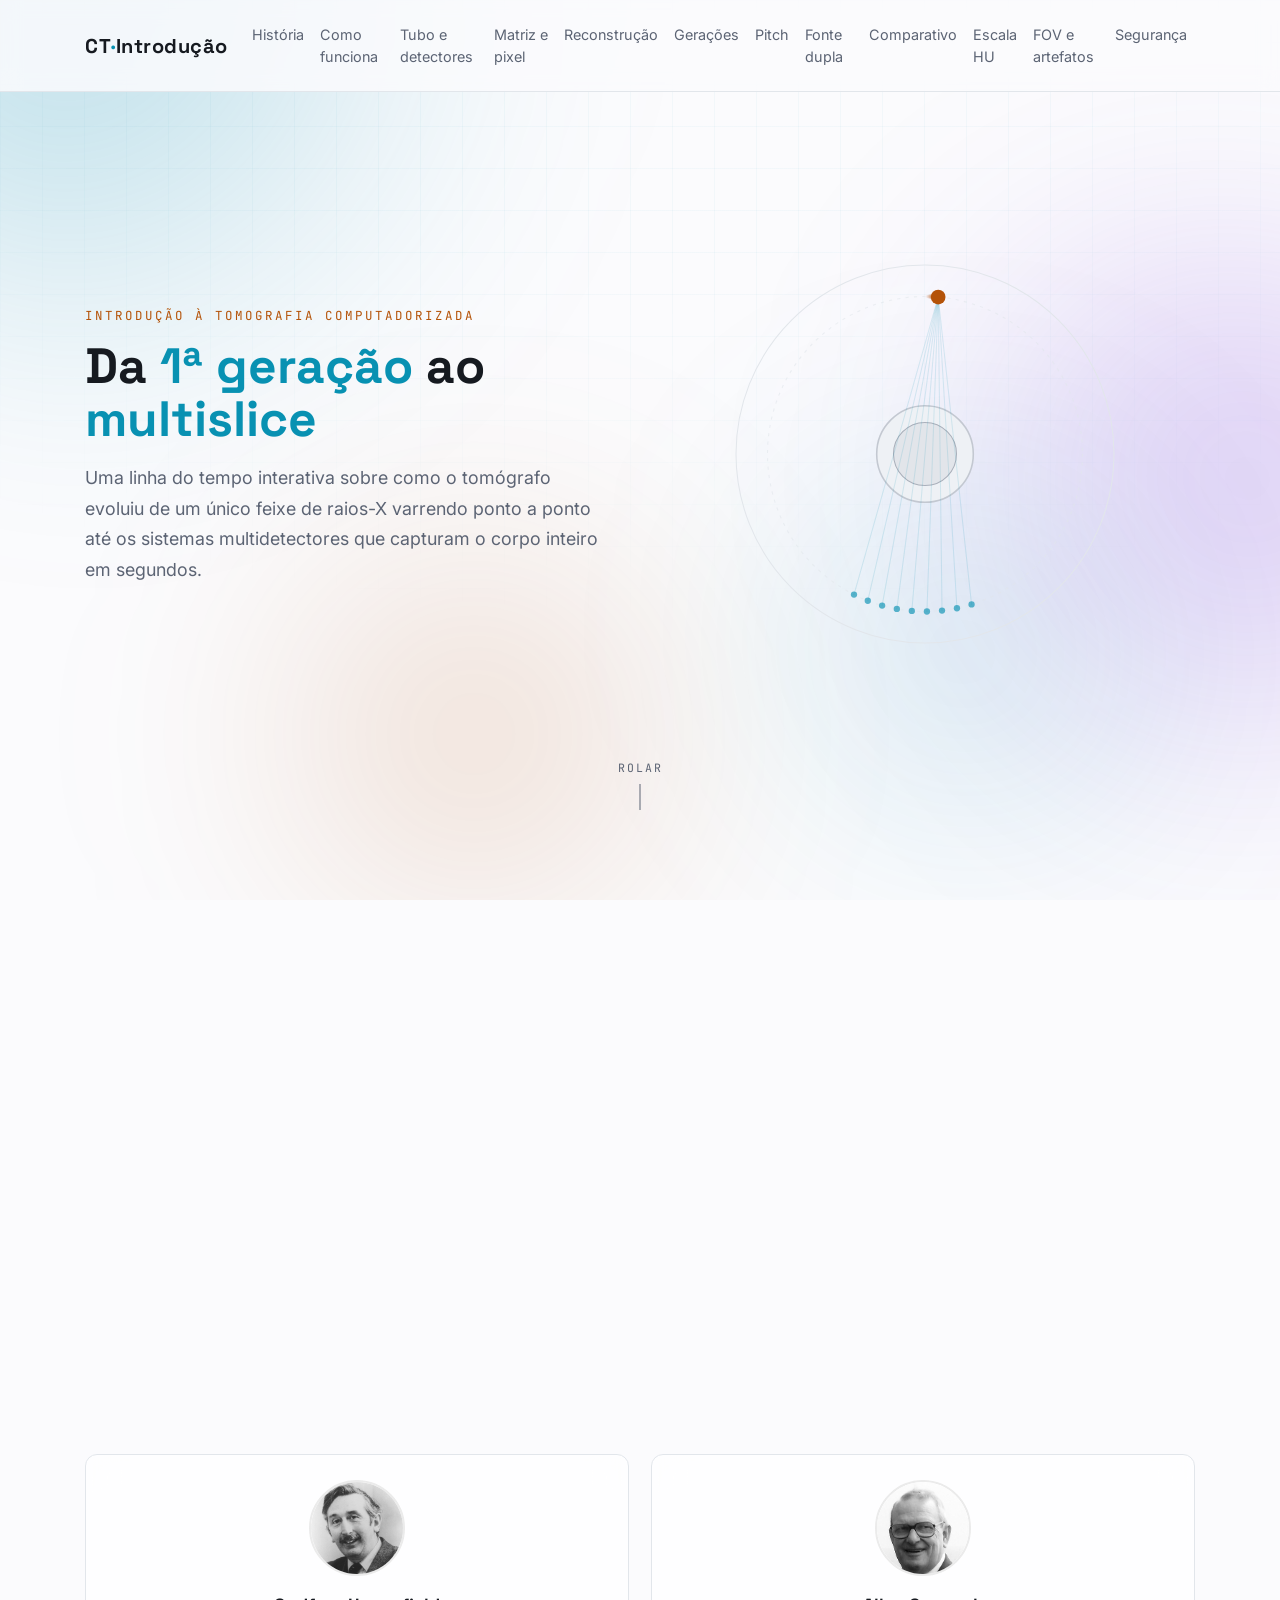
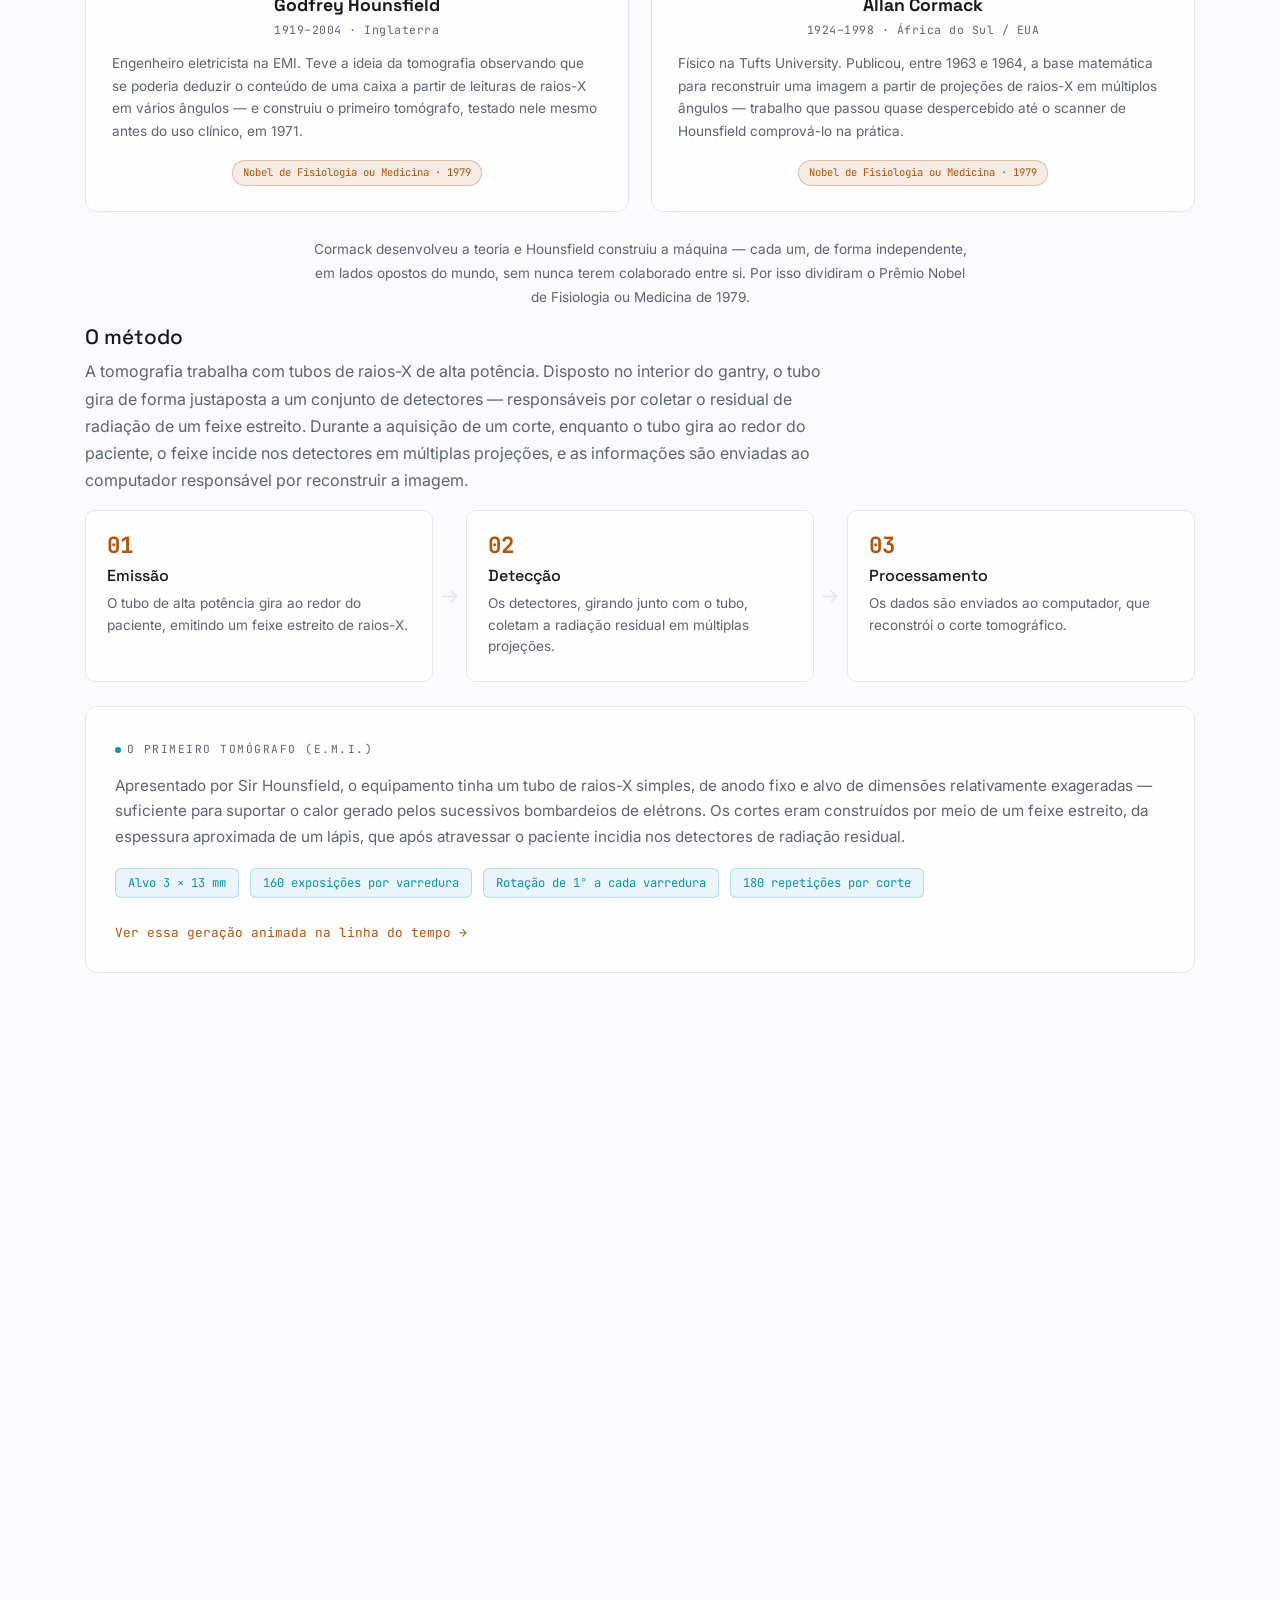
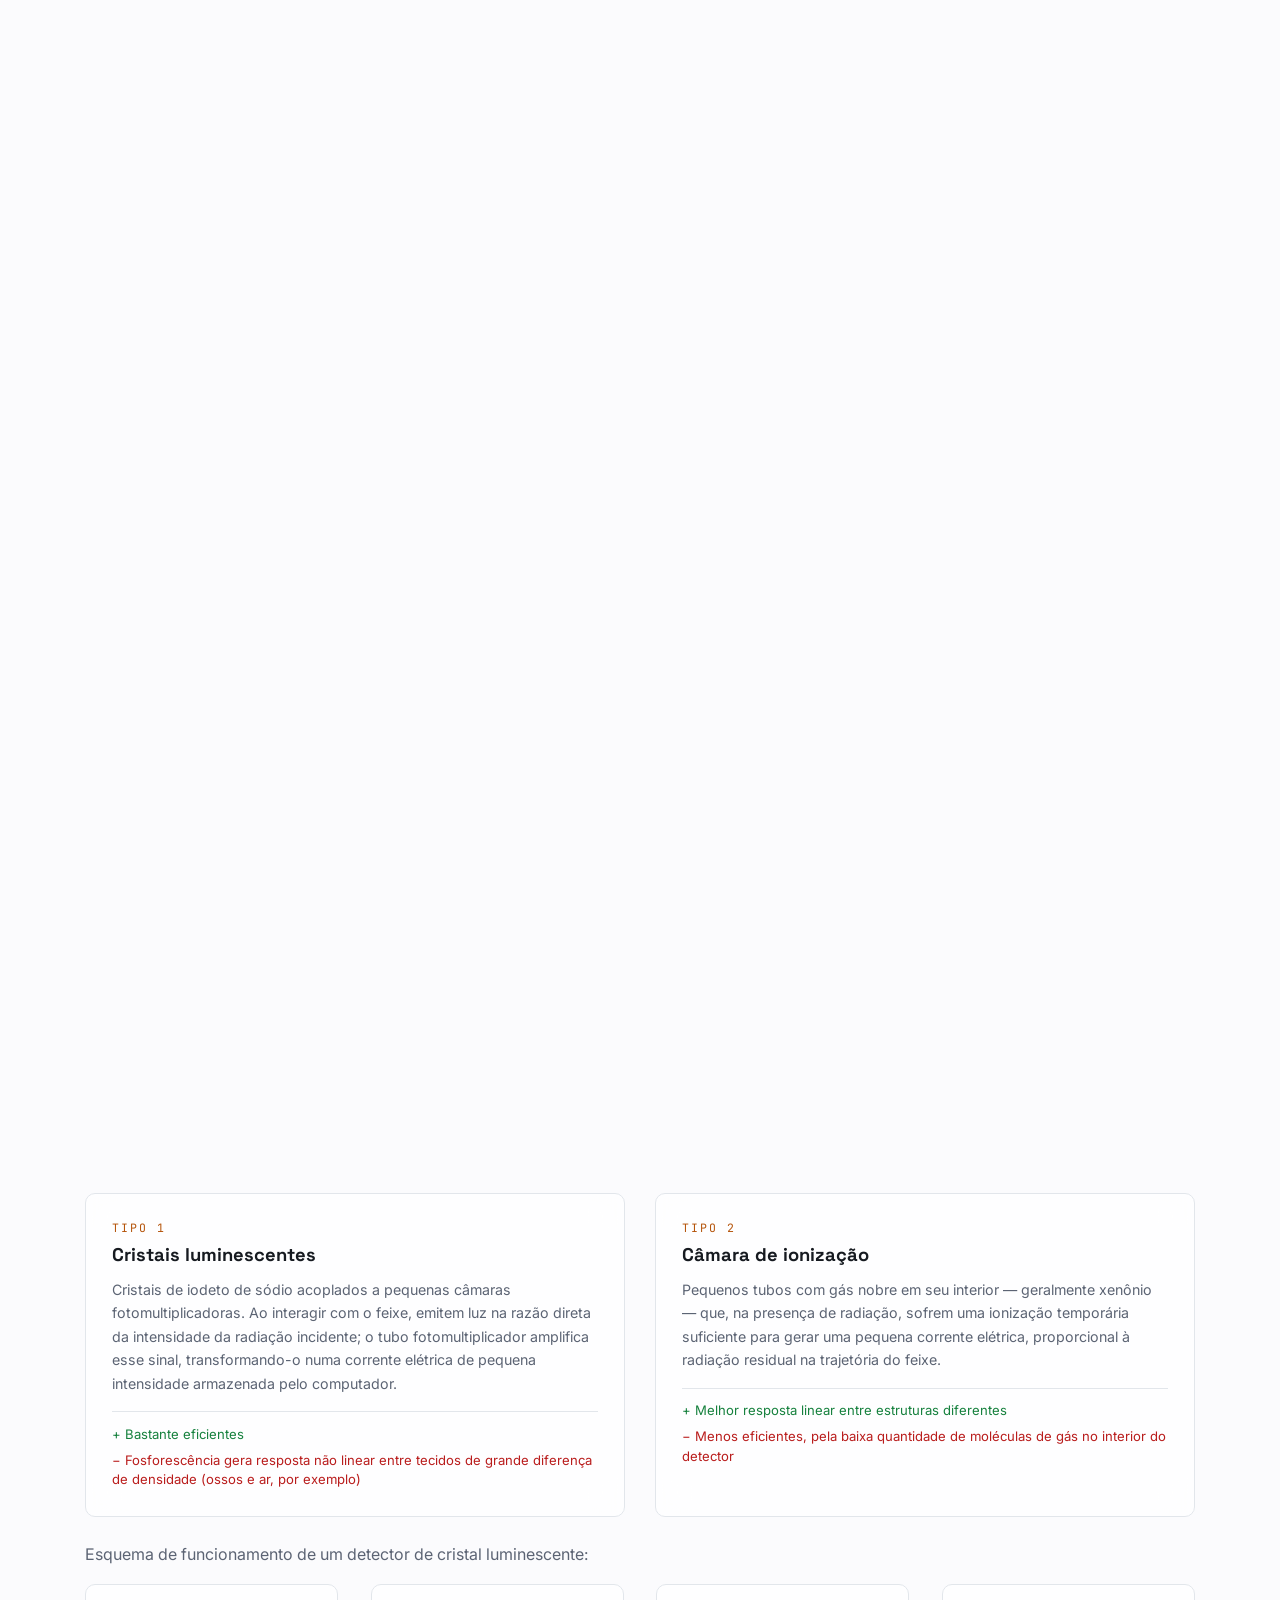
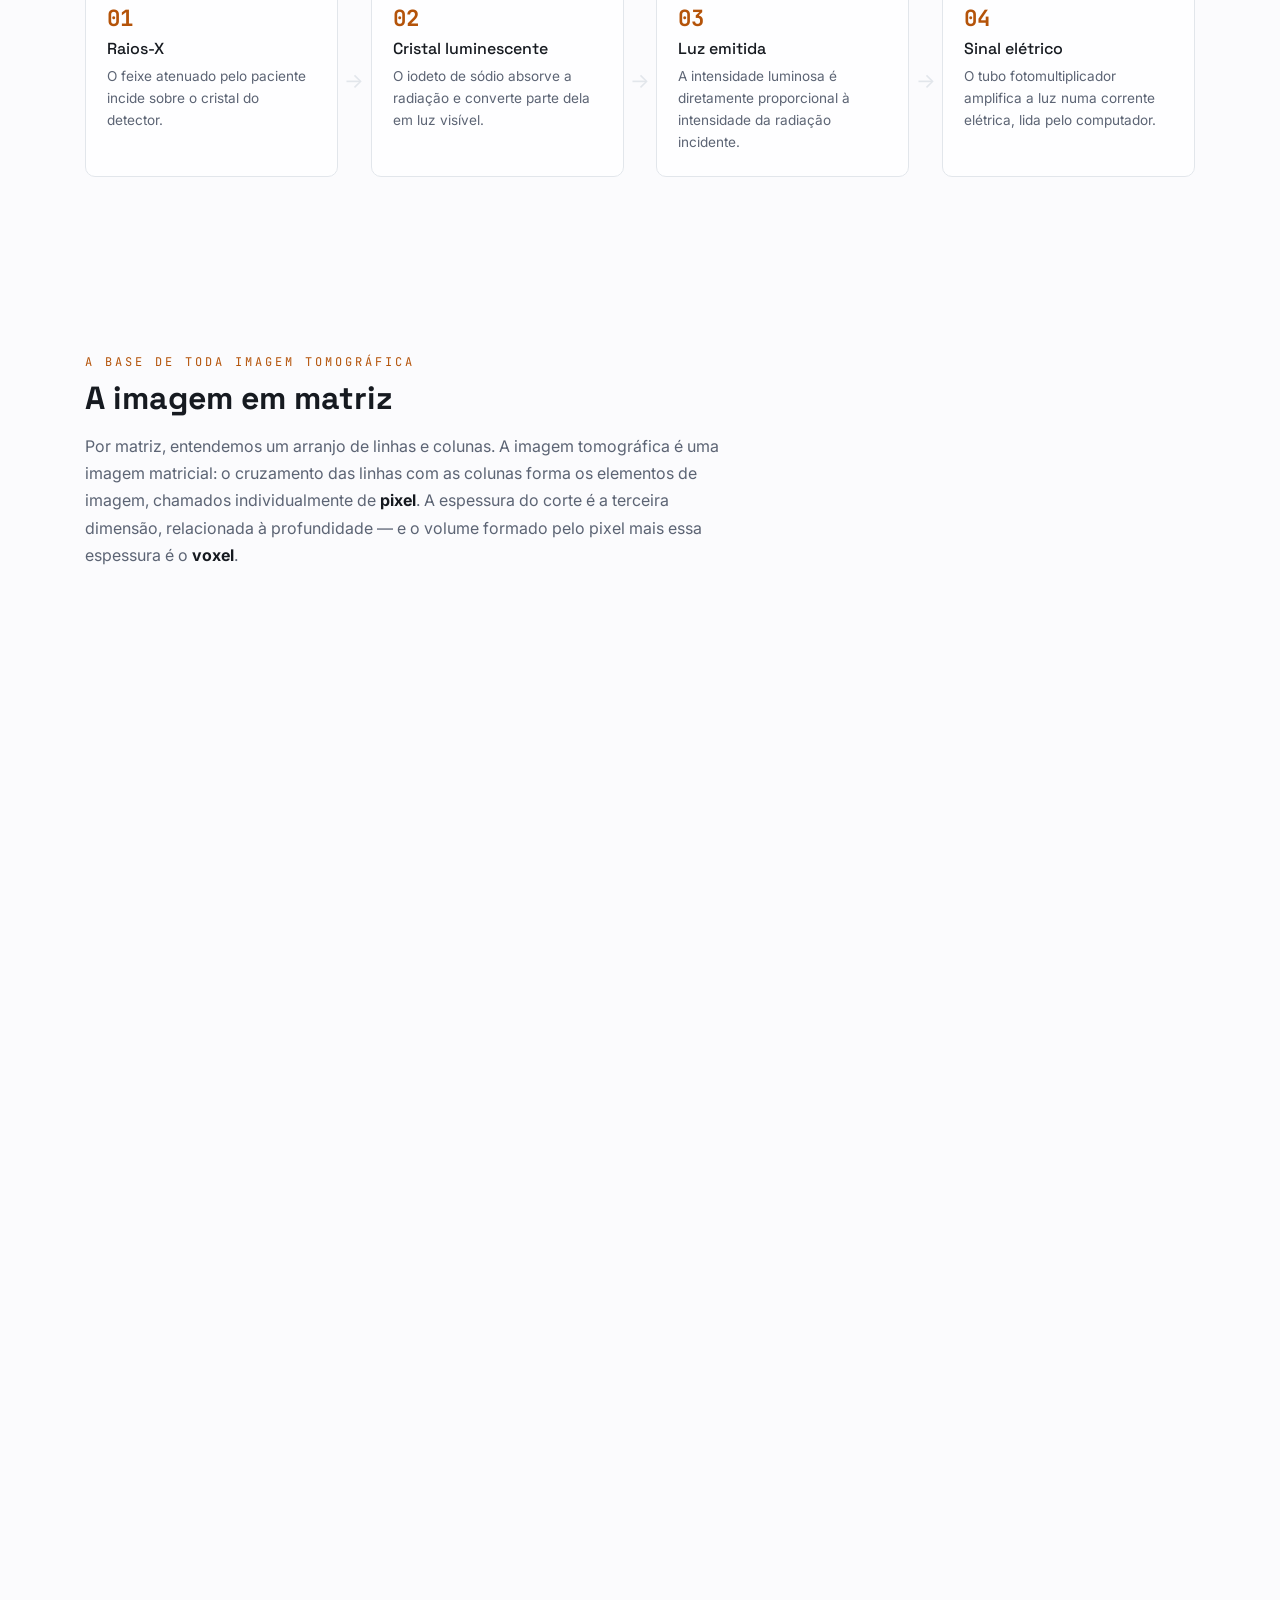
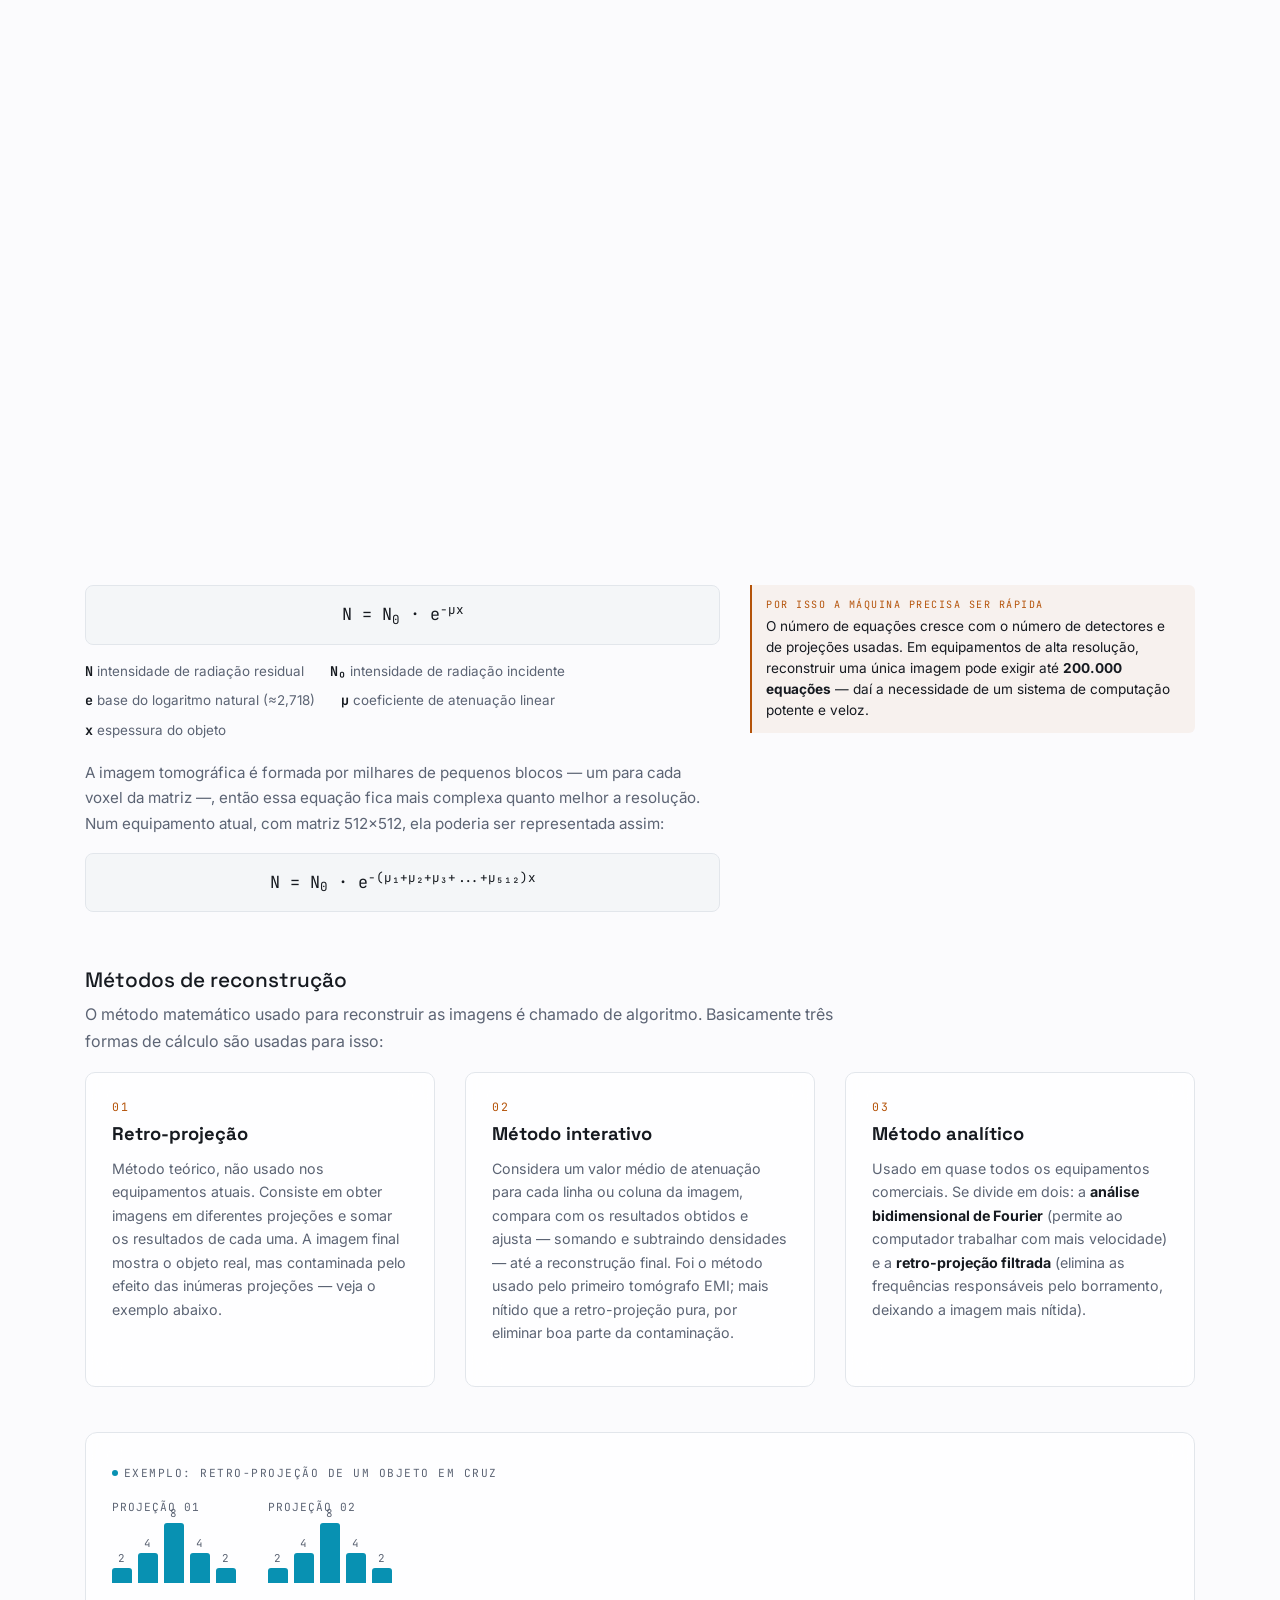
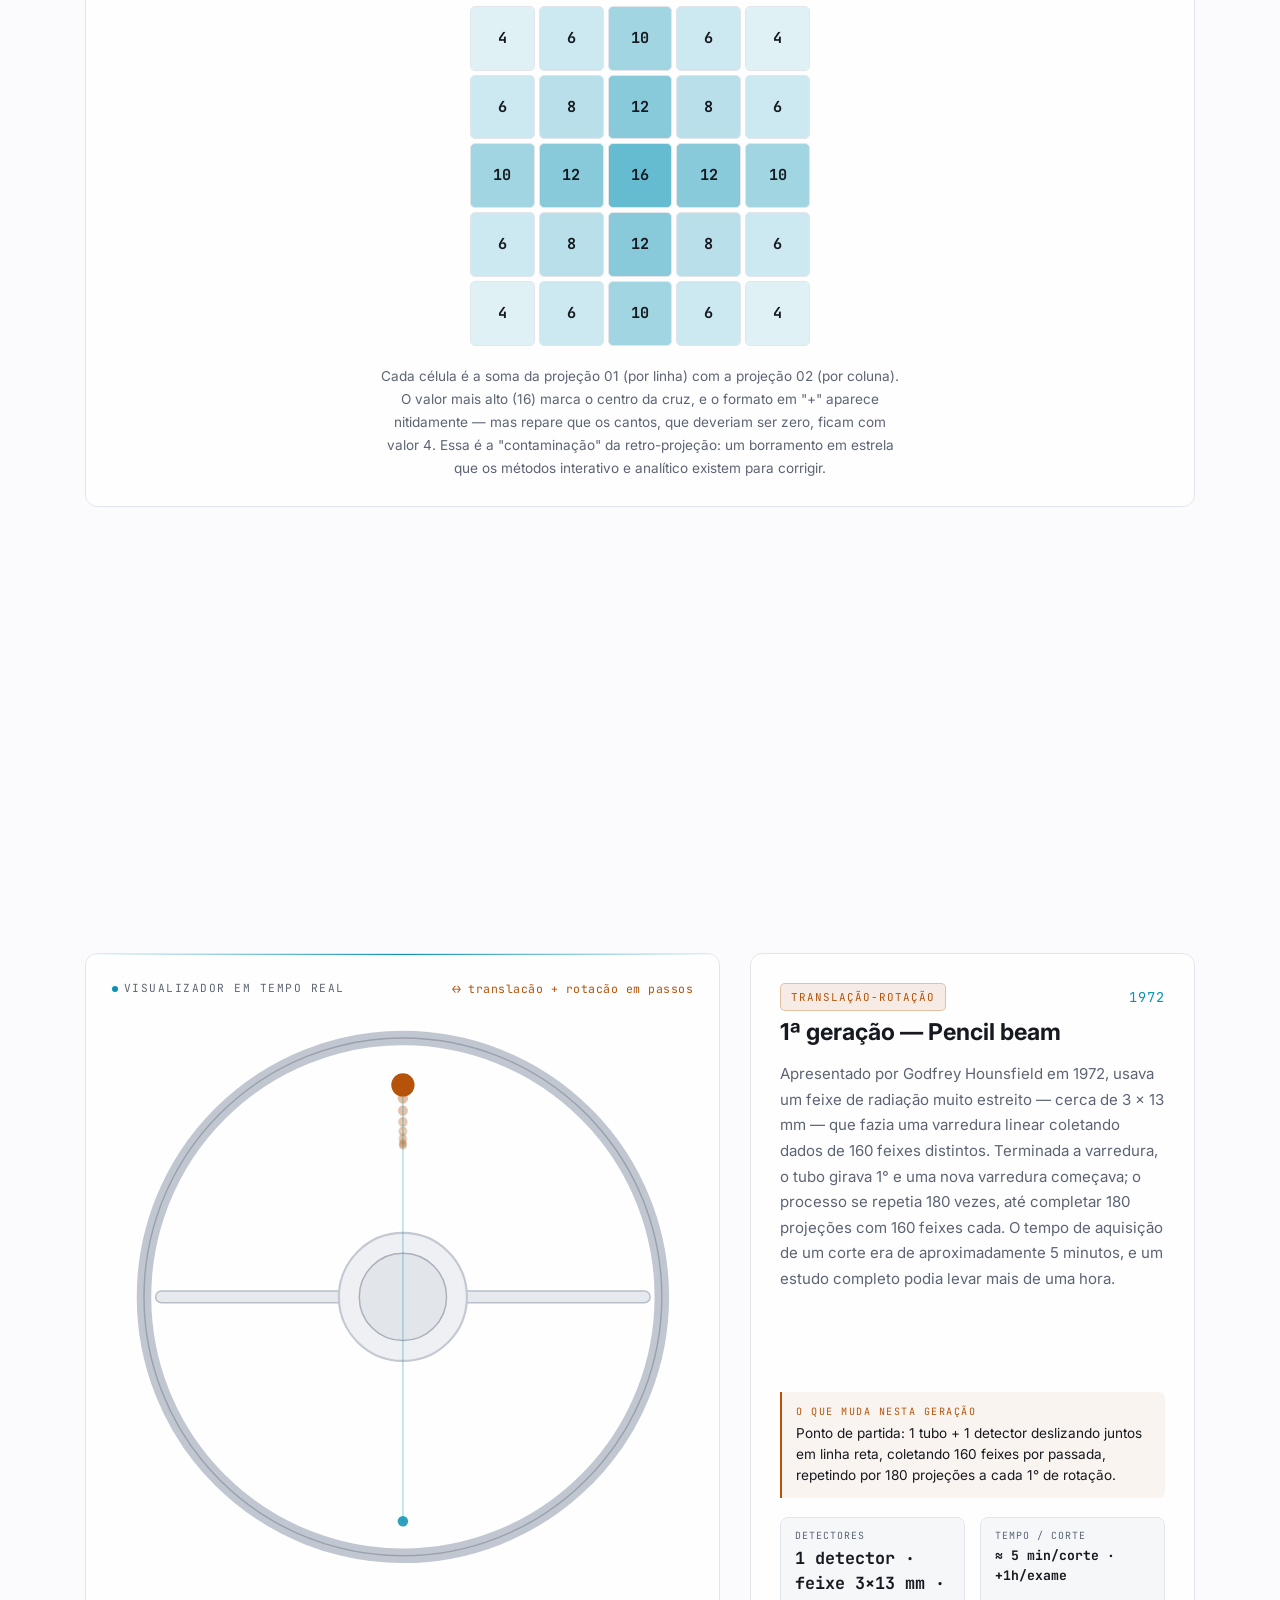
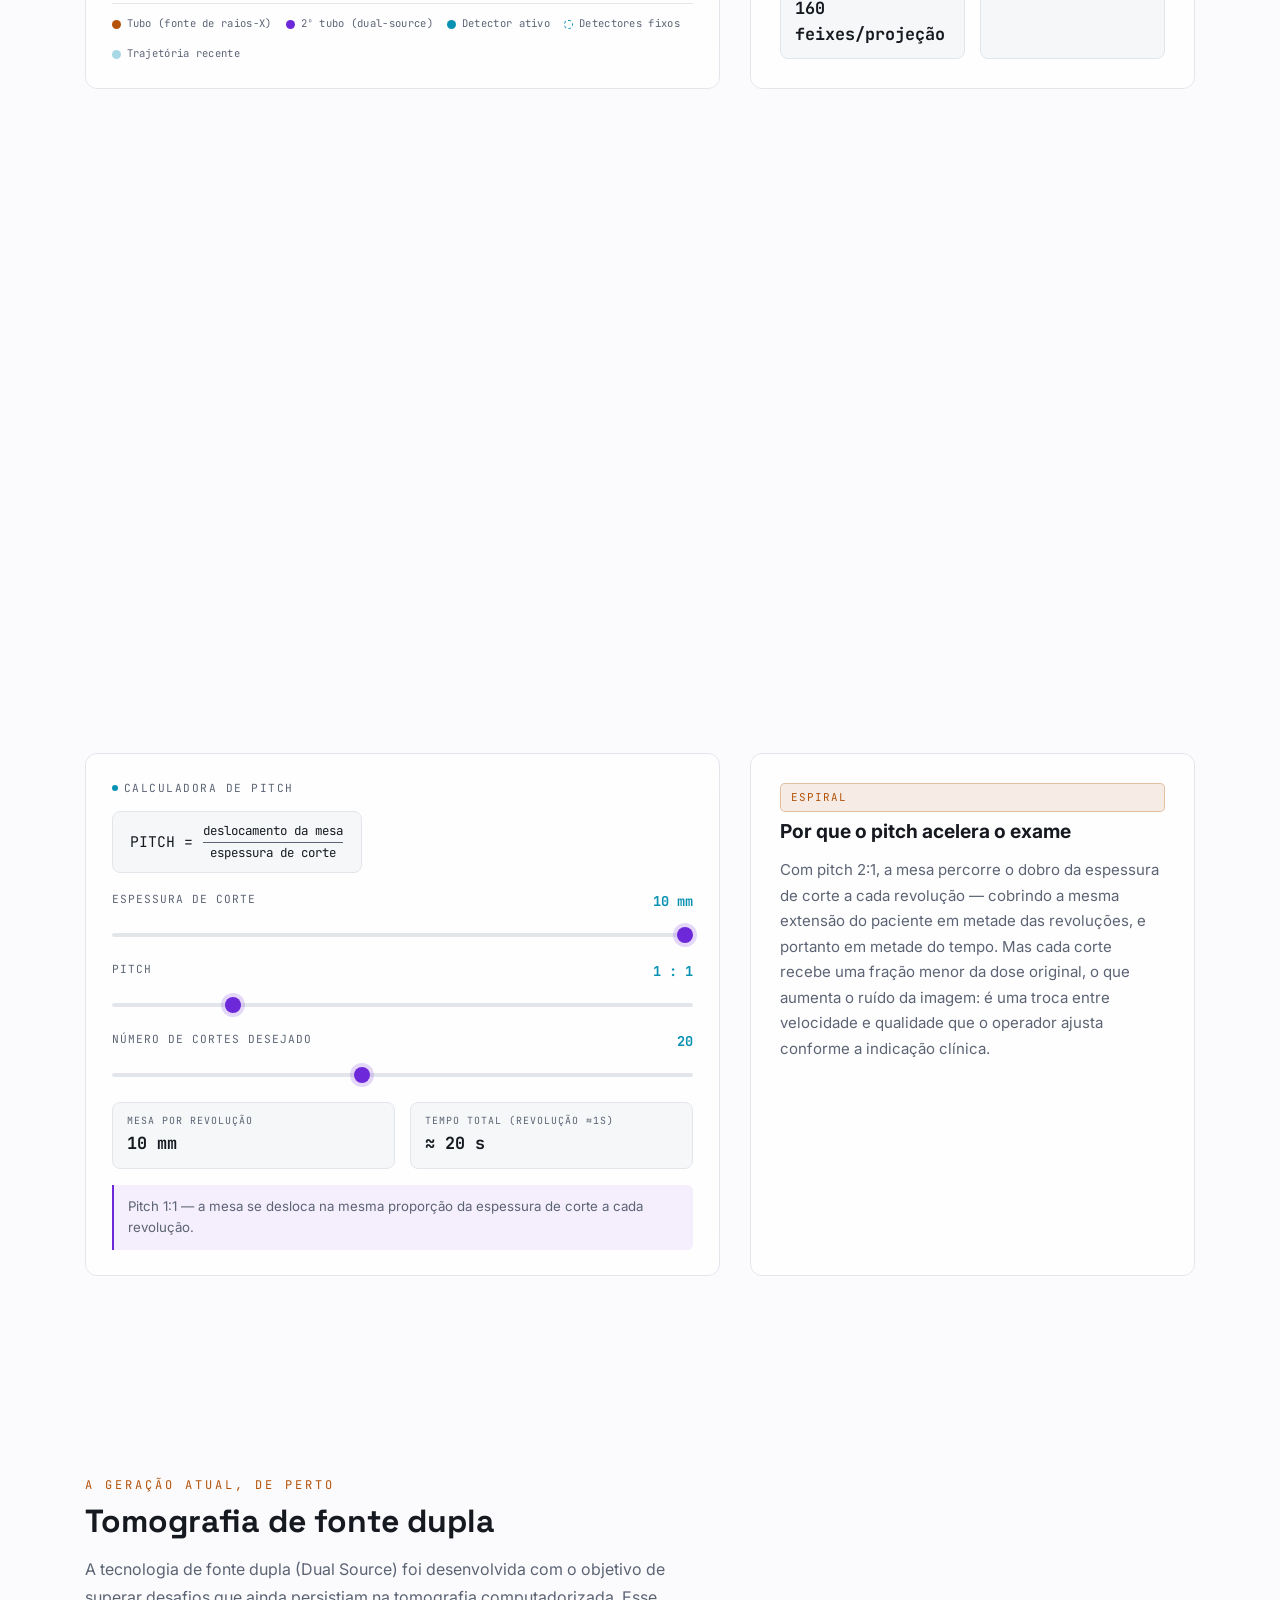
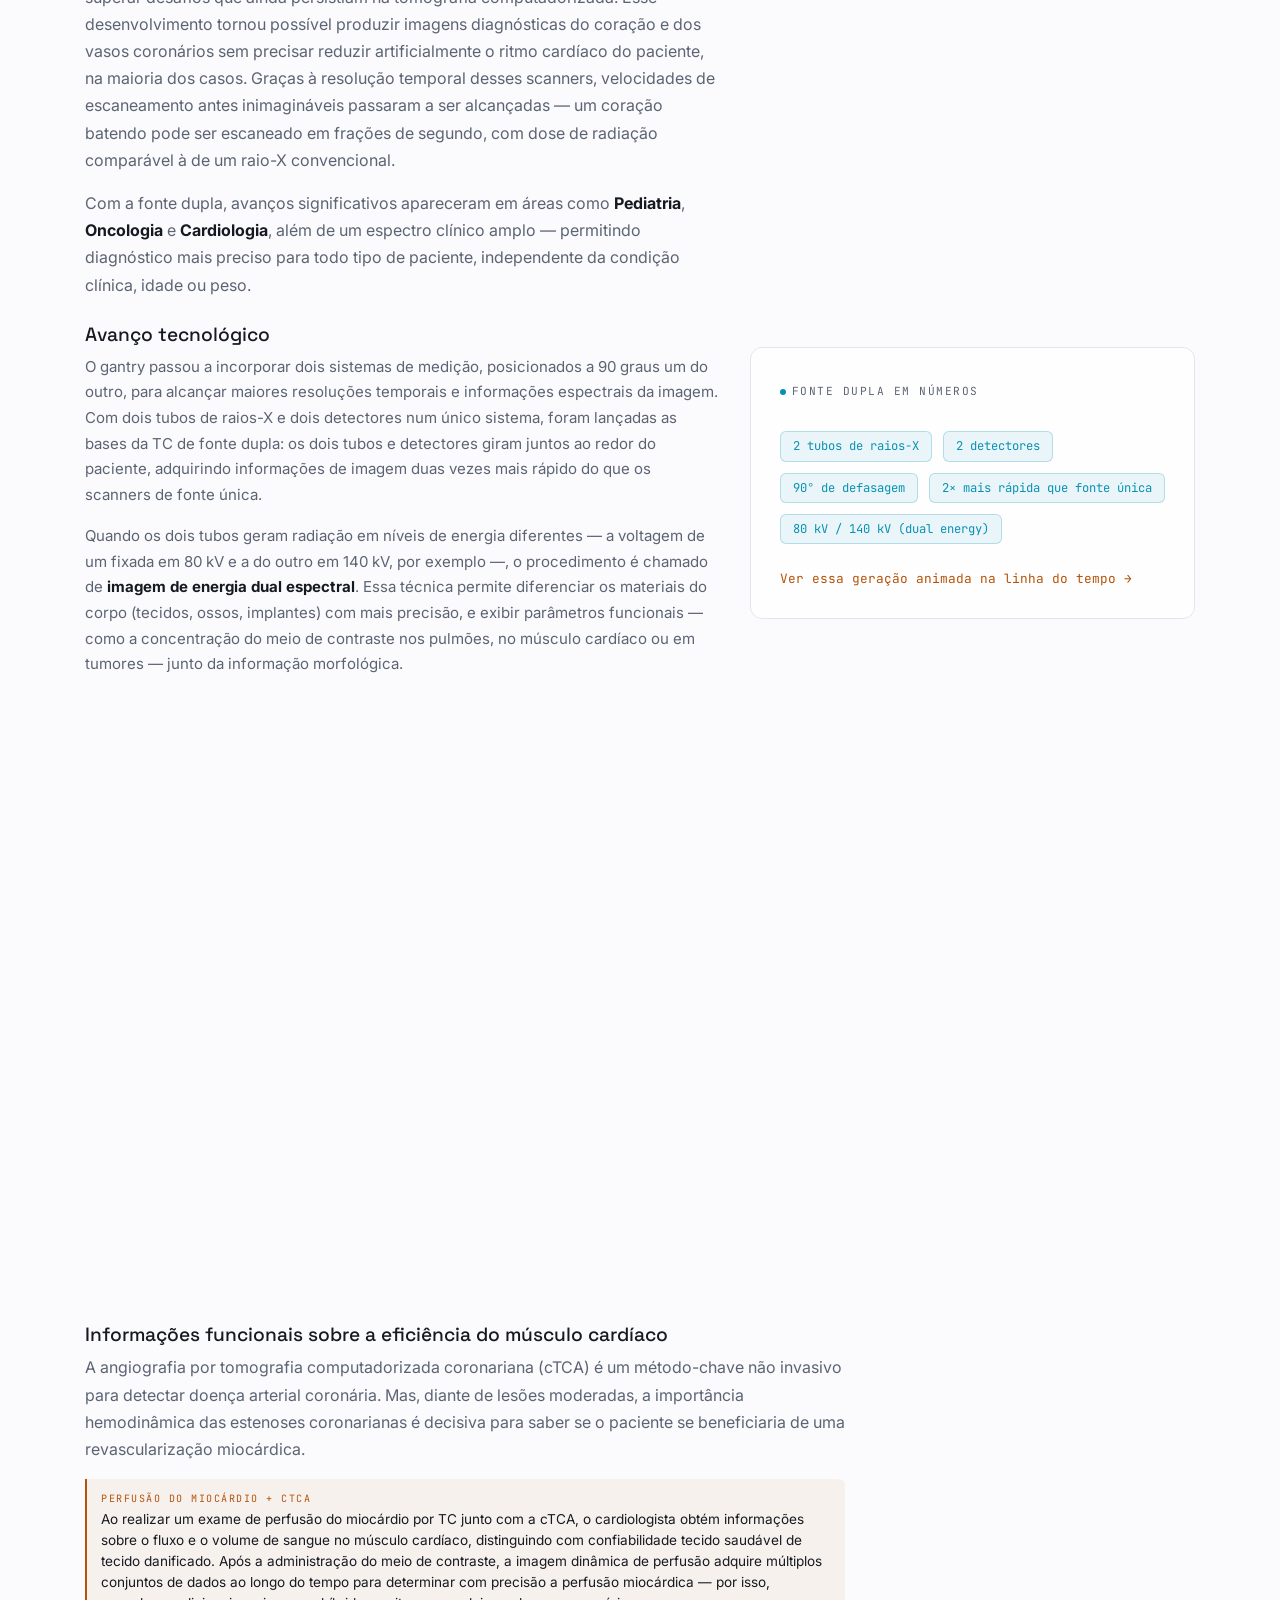
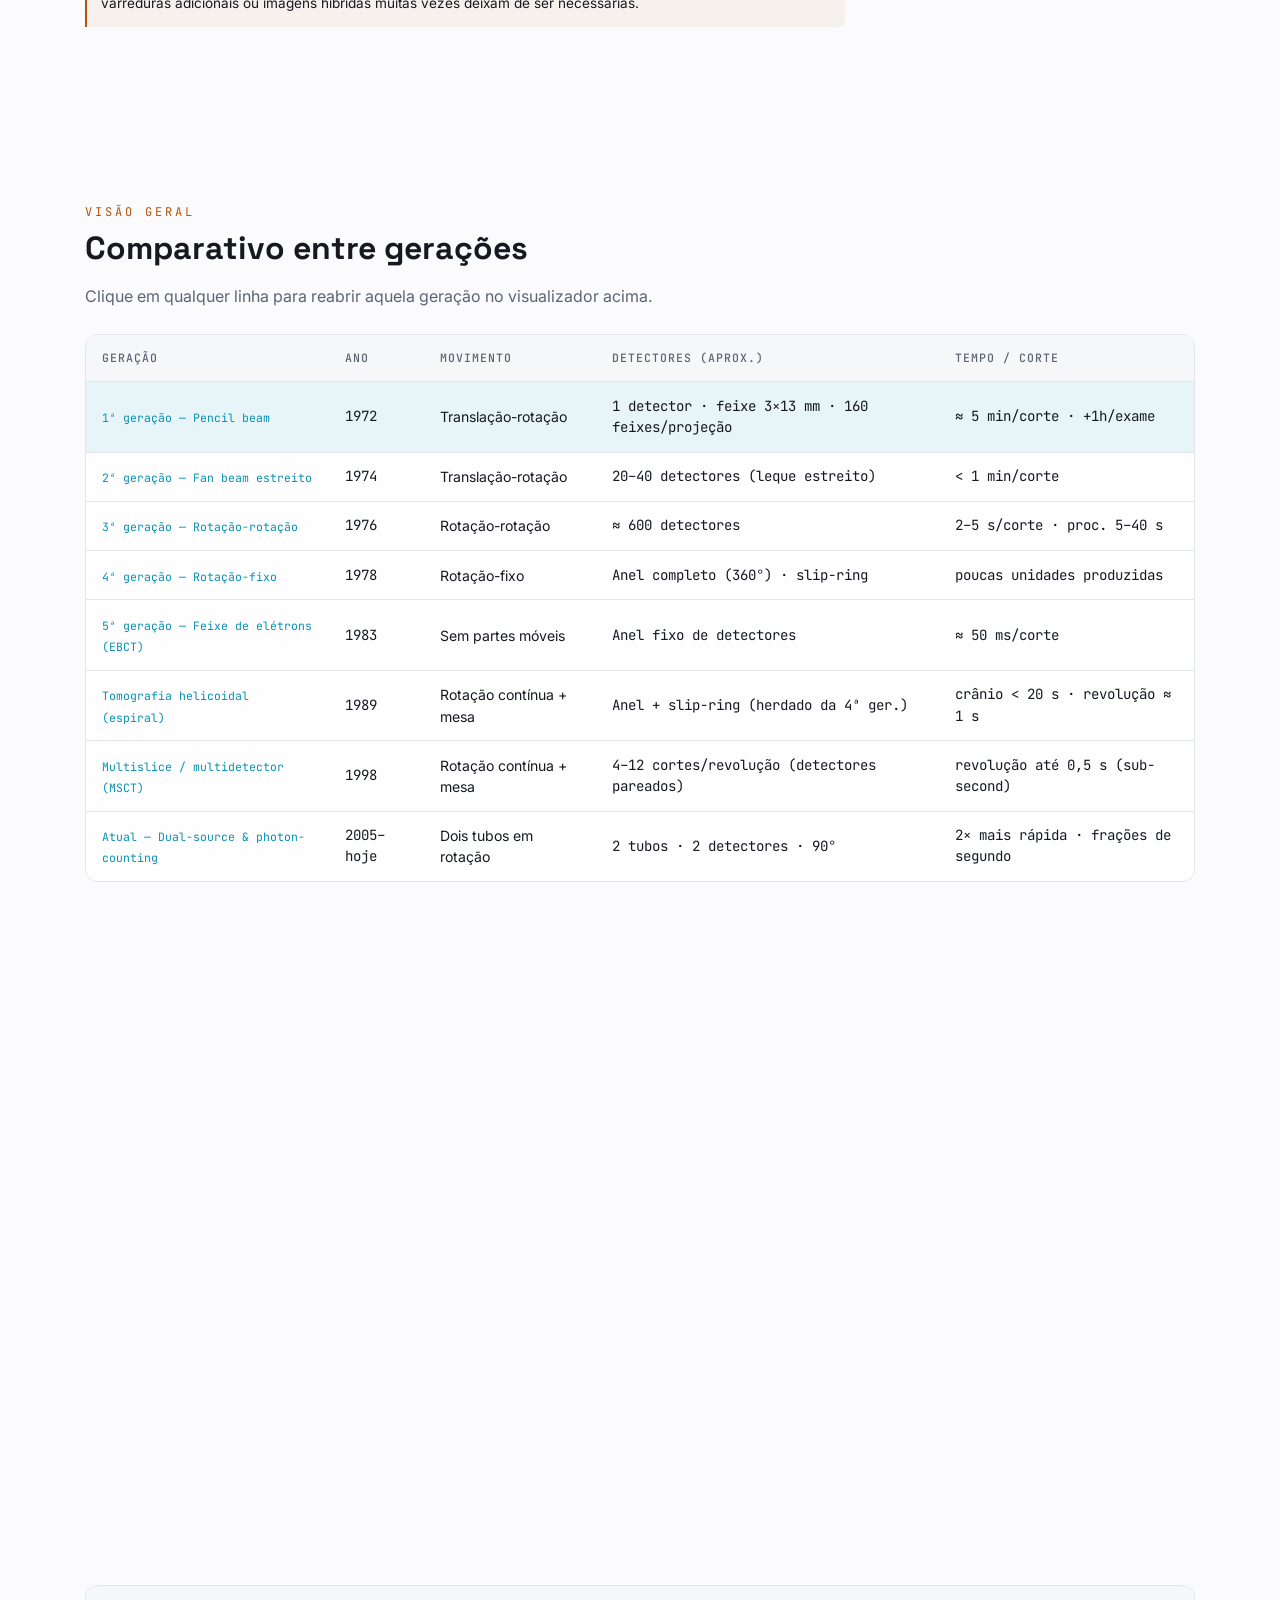
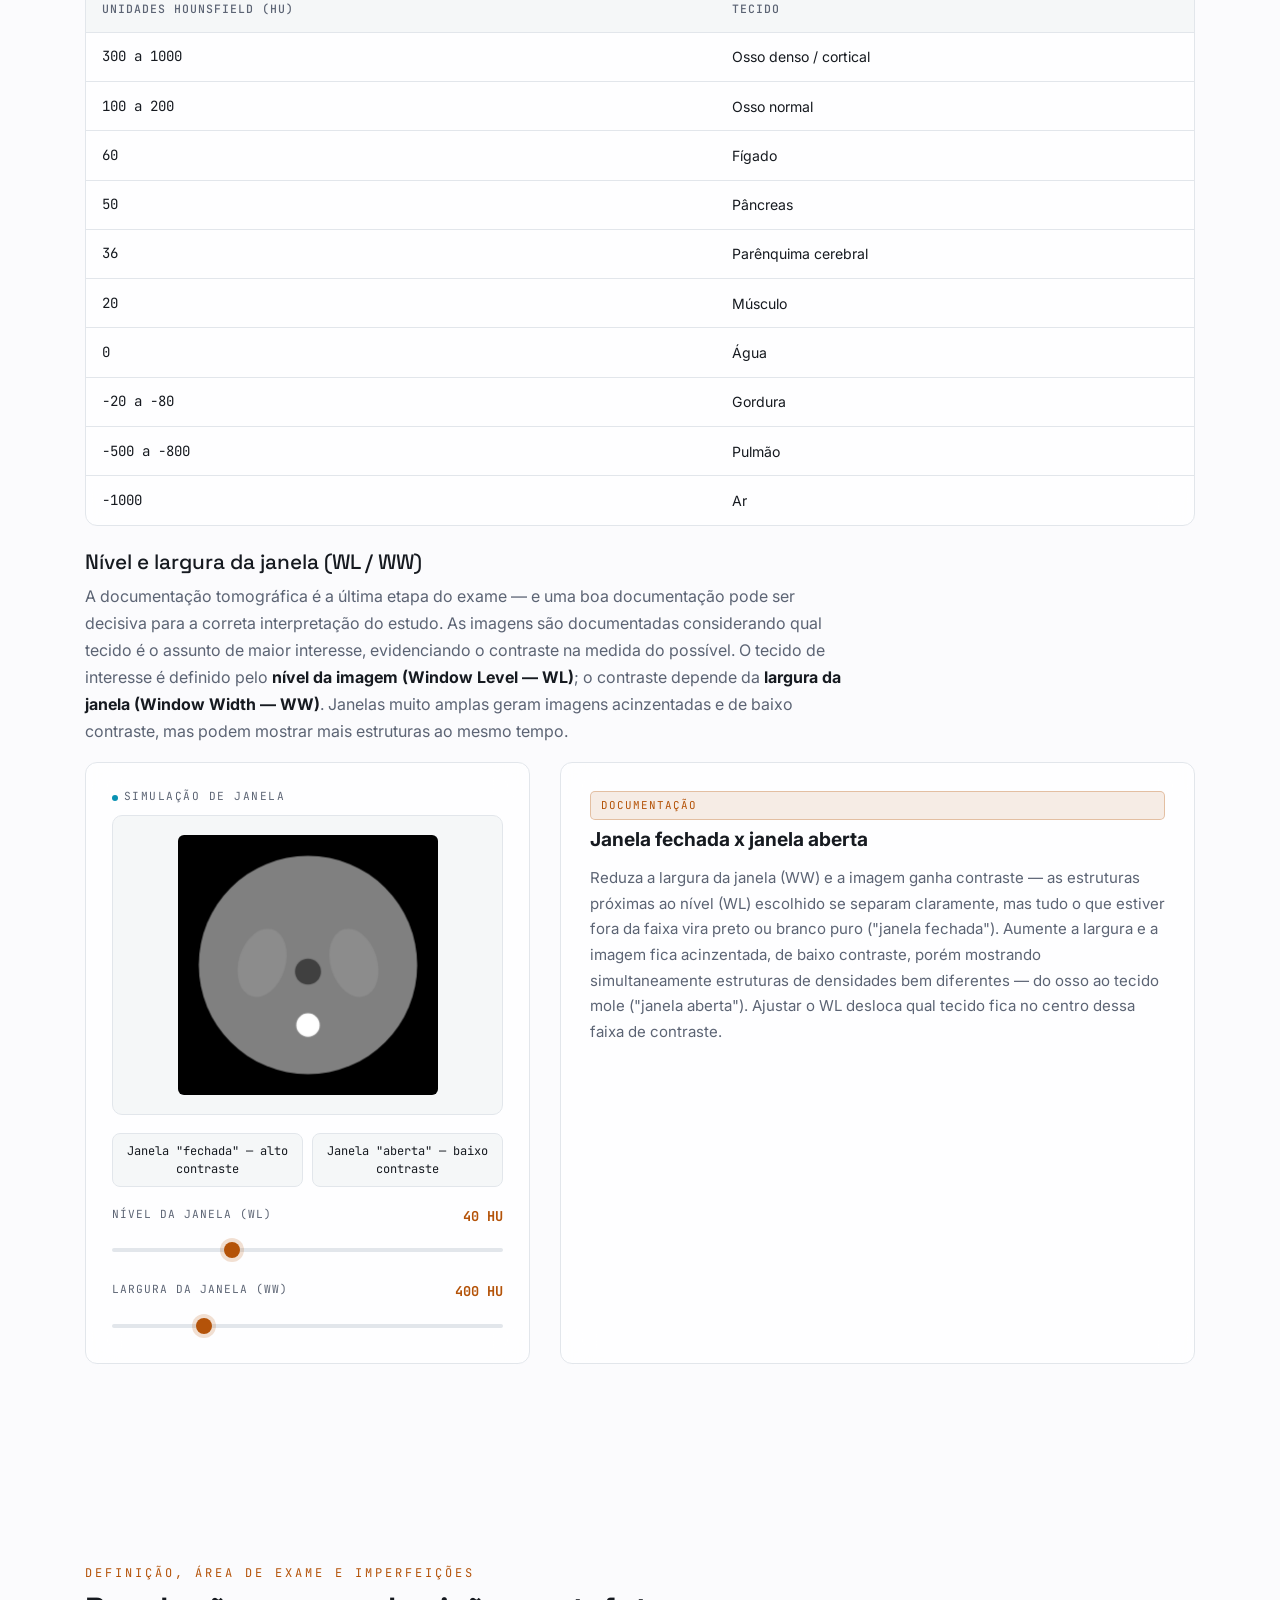
==== commit 1ca7adfa: "Correções de Textos" ====
--- a/index.html
+++ b/index.html
@@ -1134,7 +1134,7 @@
 <footer class="footer-scan">
     <div class="container">
         <div class="d-flex flex-wrap justify-content-between align-items-center">
-            <span>Aula 01 · Introdução à Tomografia Computadorizada</span>
+            <span> Introdução à Tomografia Computadorizada</span>
             <span class="mono">HTML5 · CSS3 · Bootstrap 4 · JavaScript</span>
         </div>
         <div class="footer-contact">
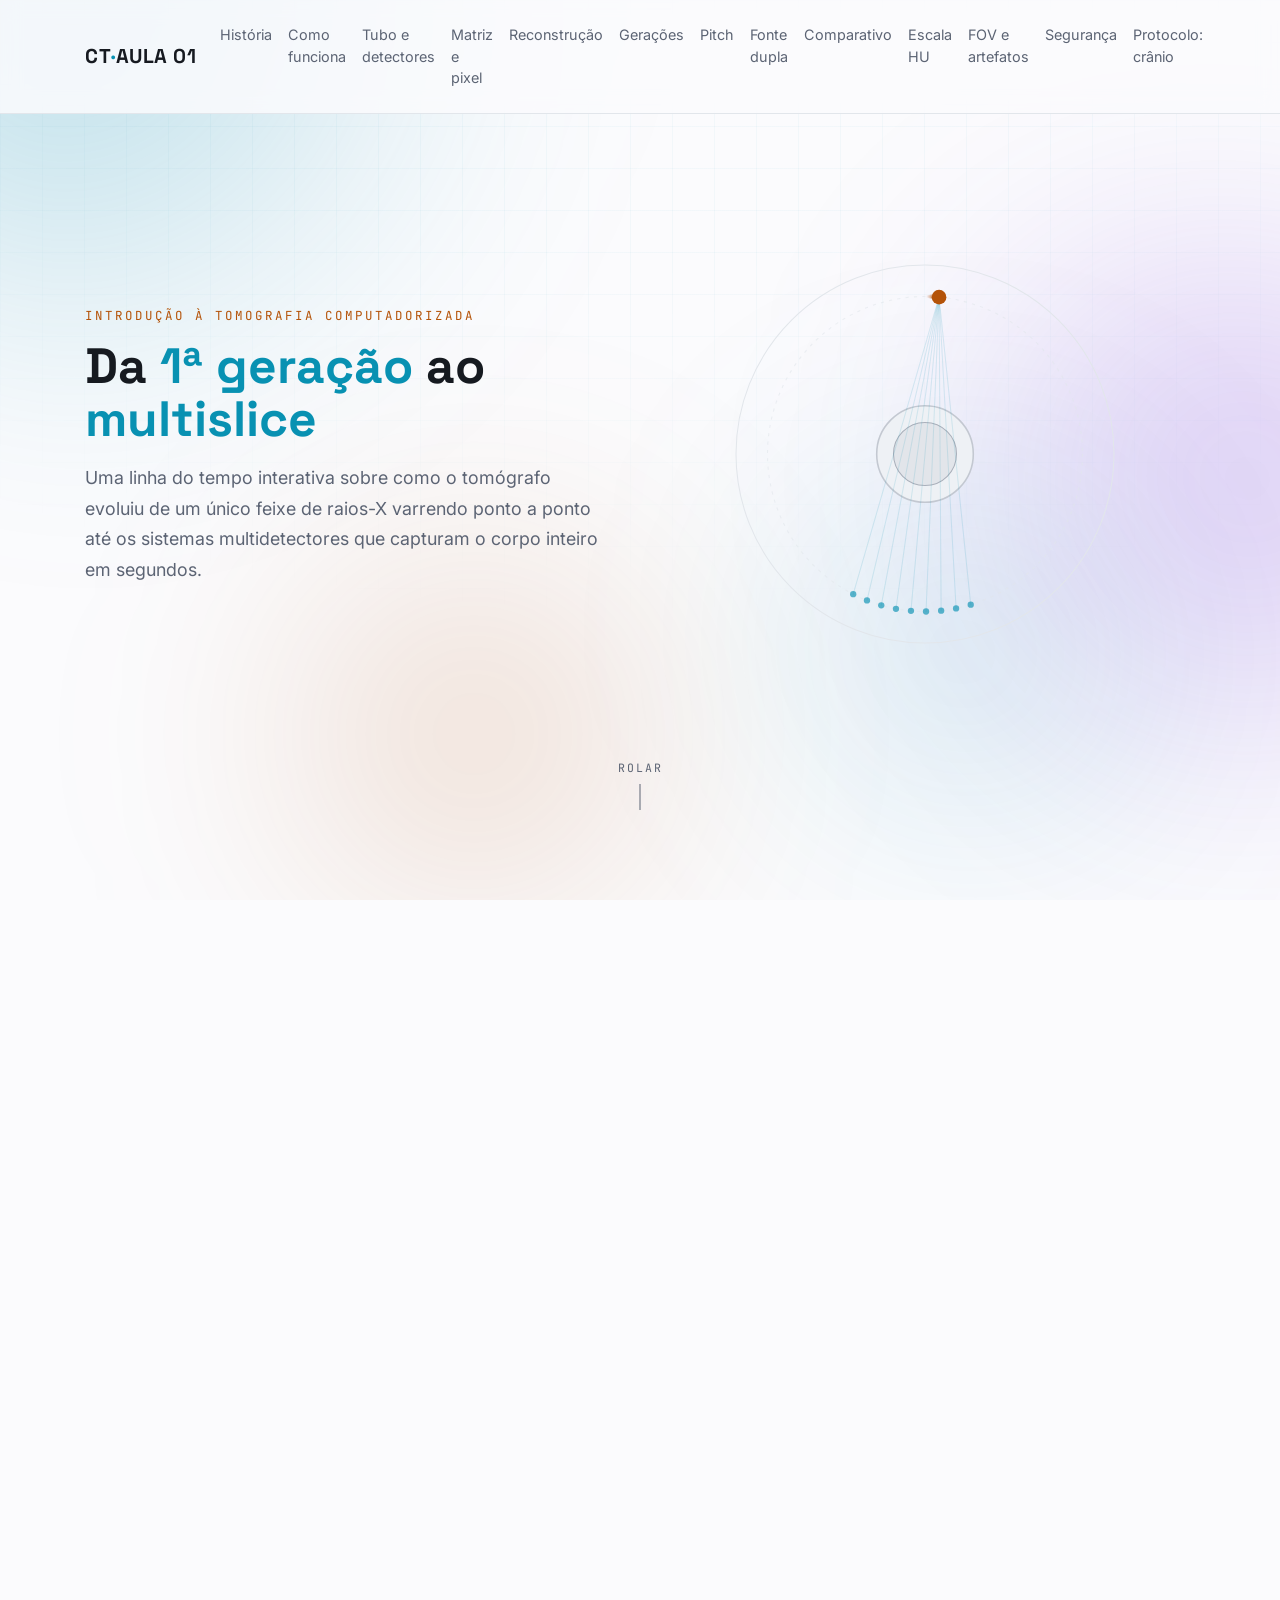
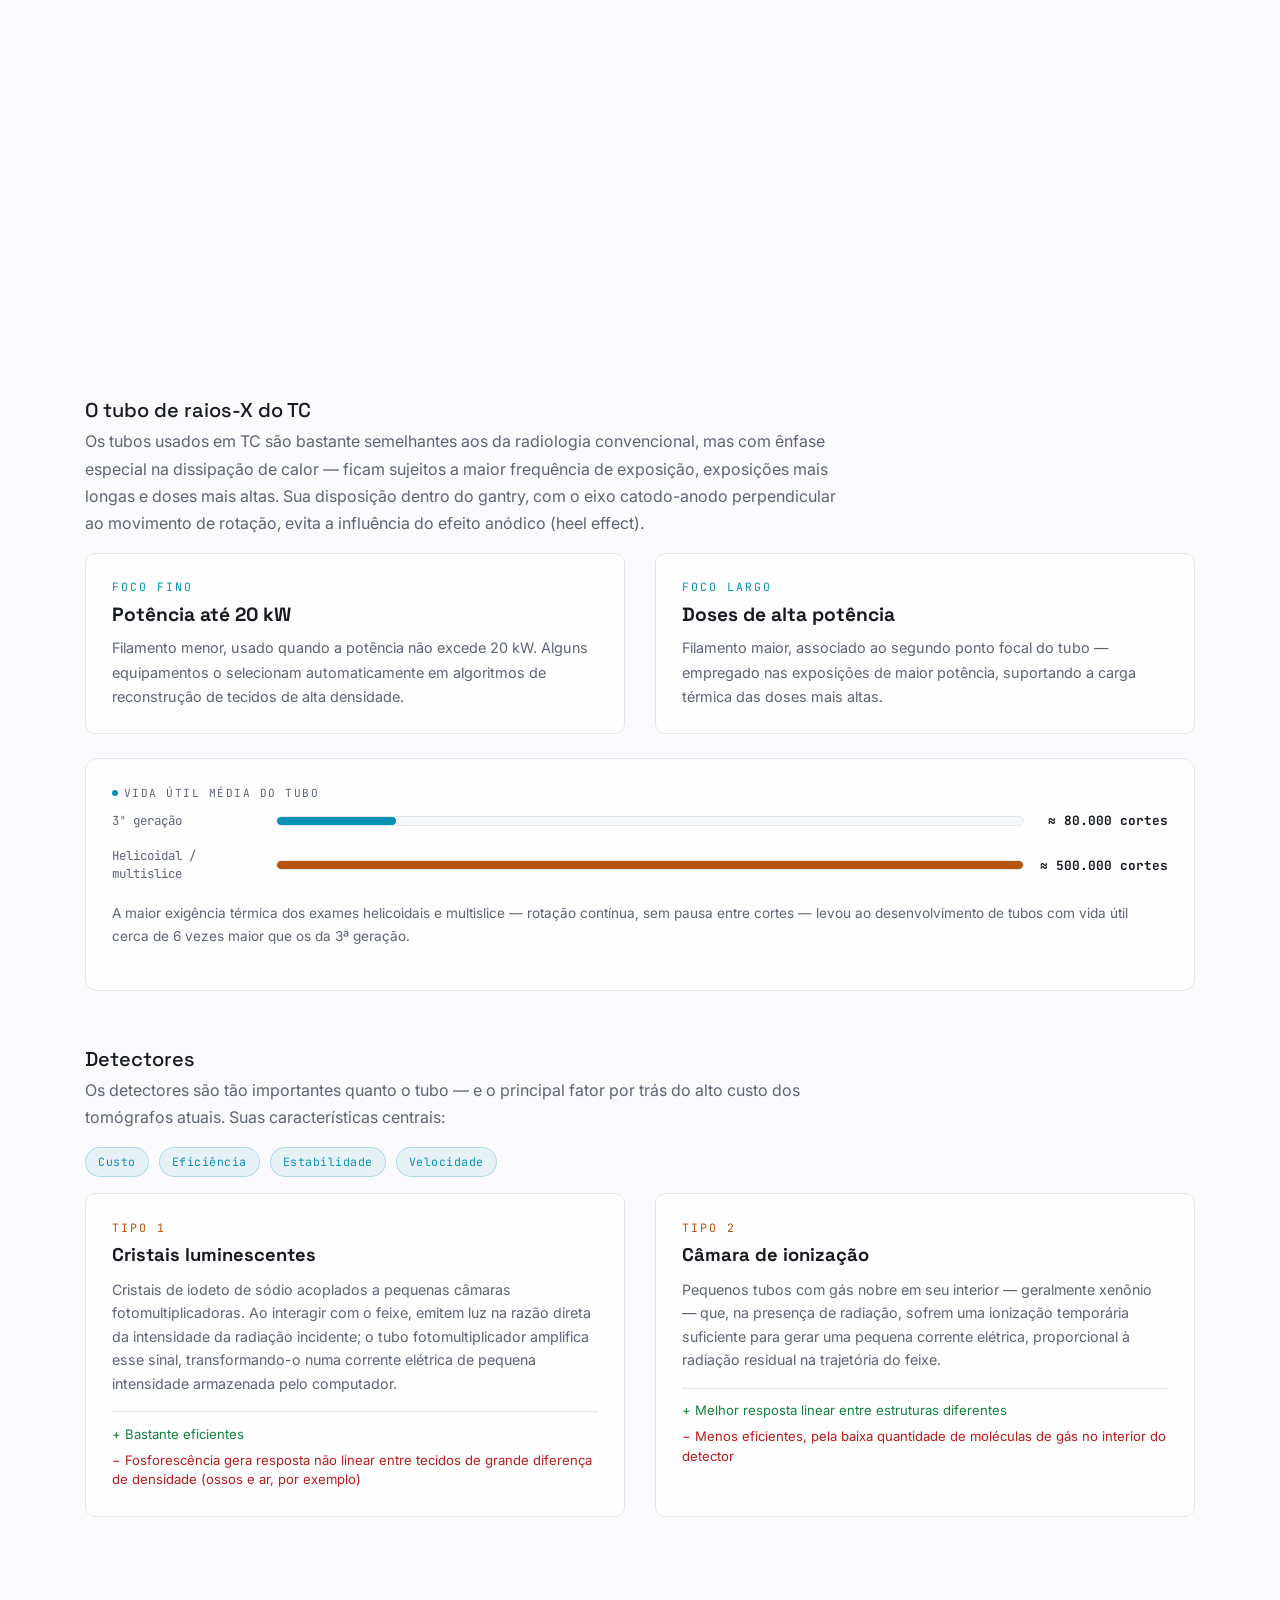
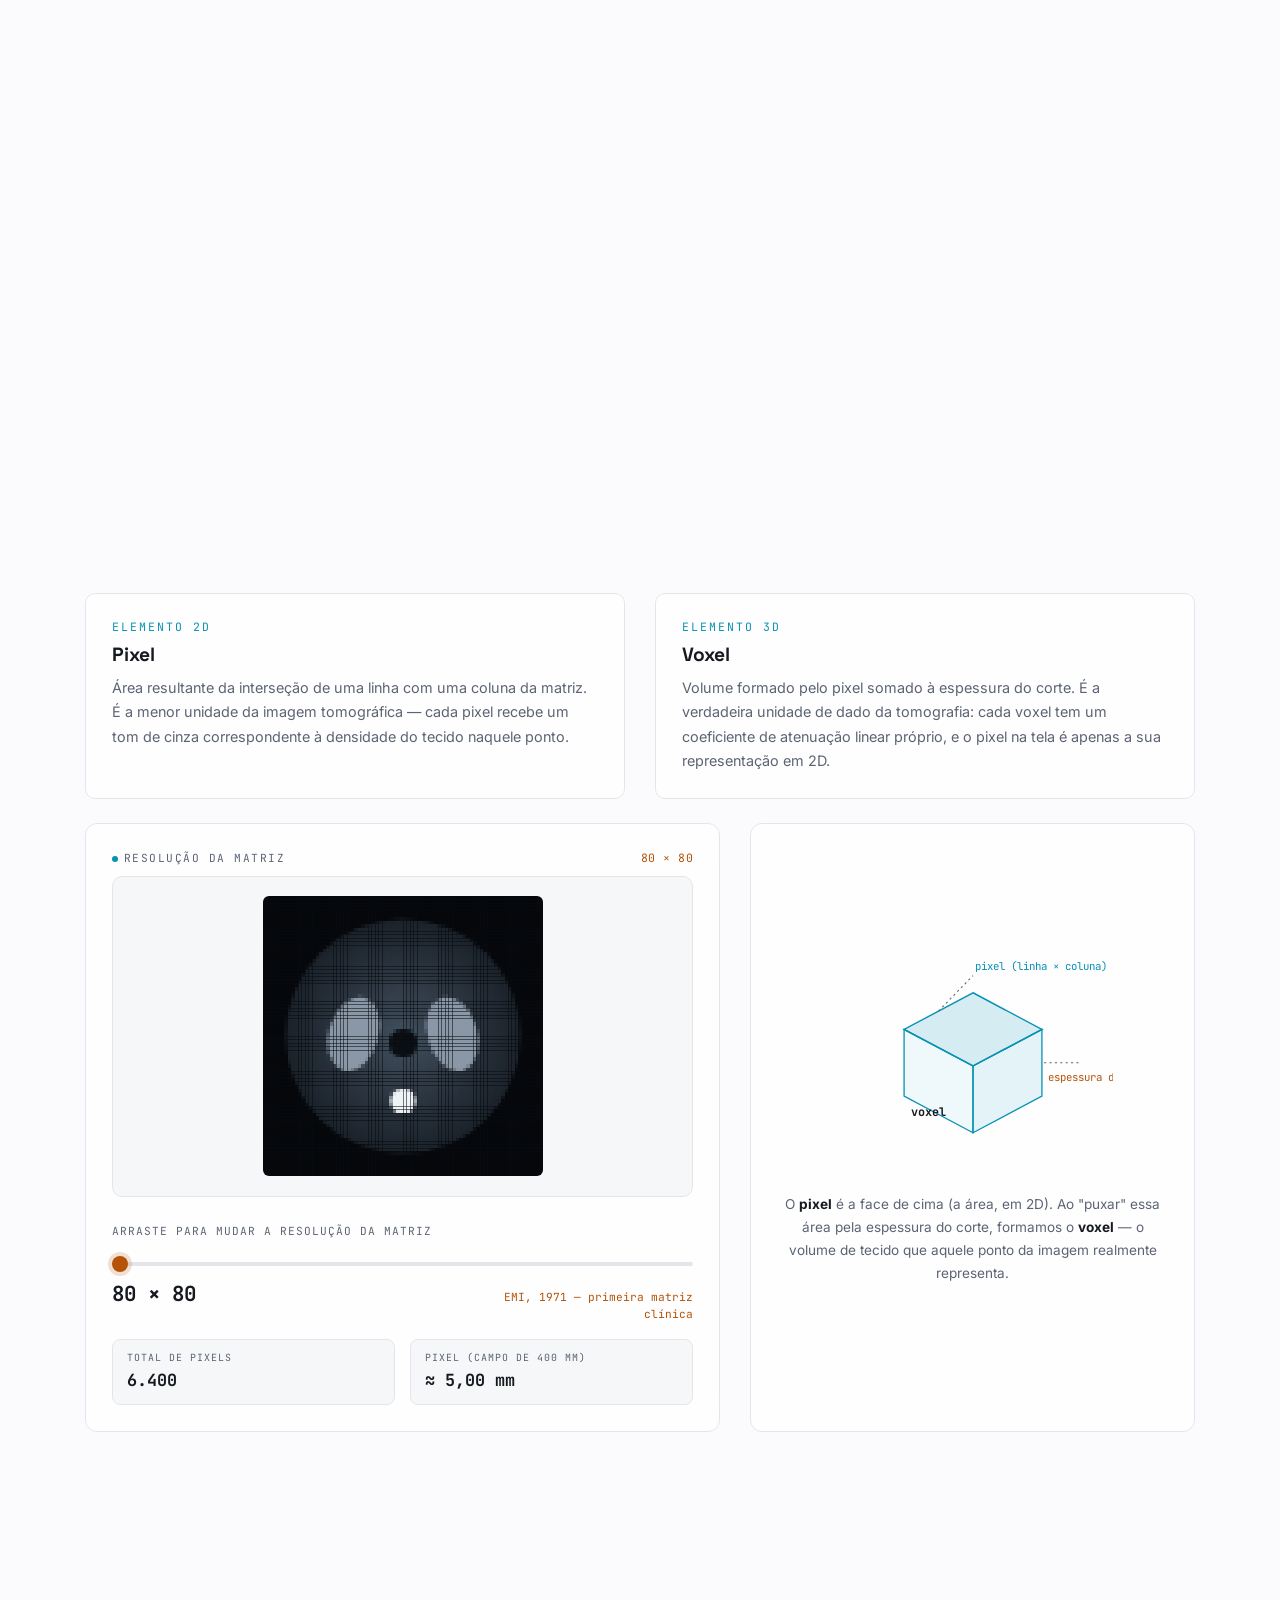
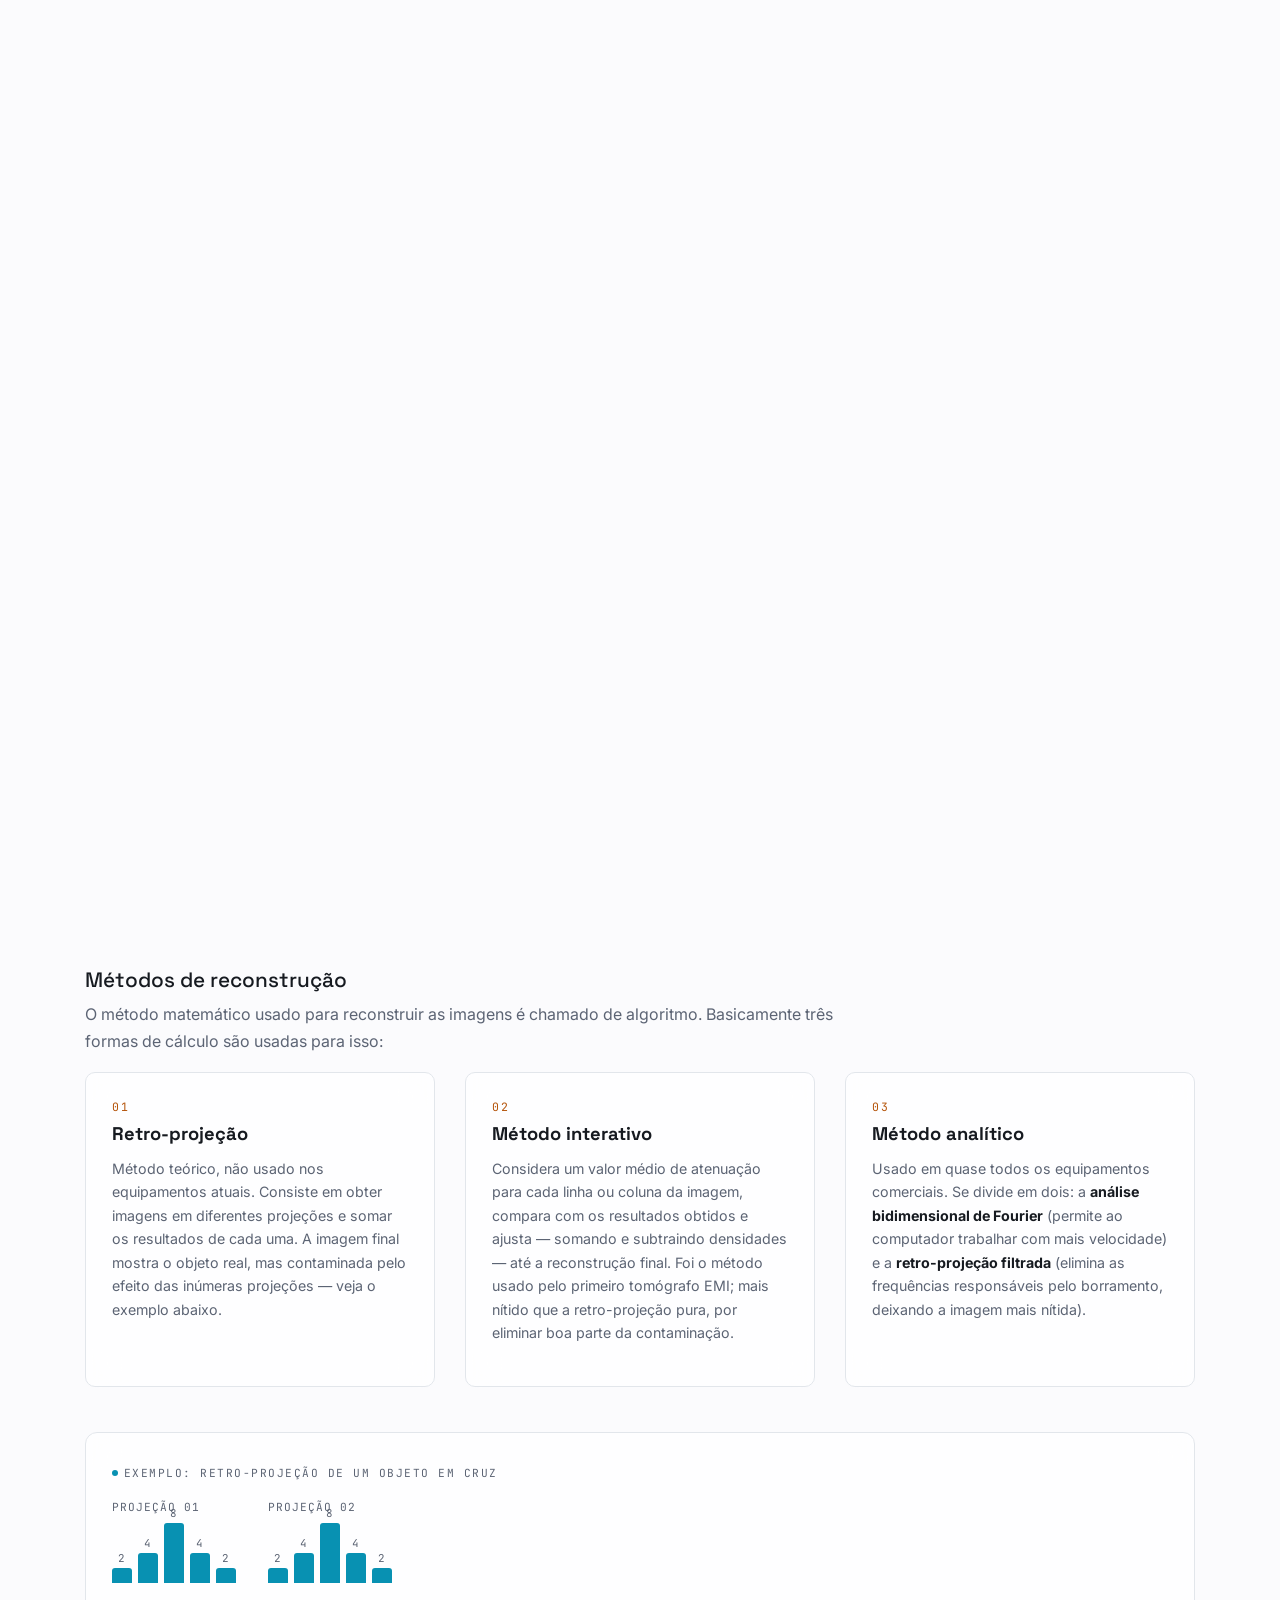
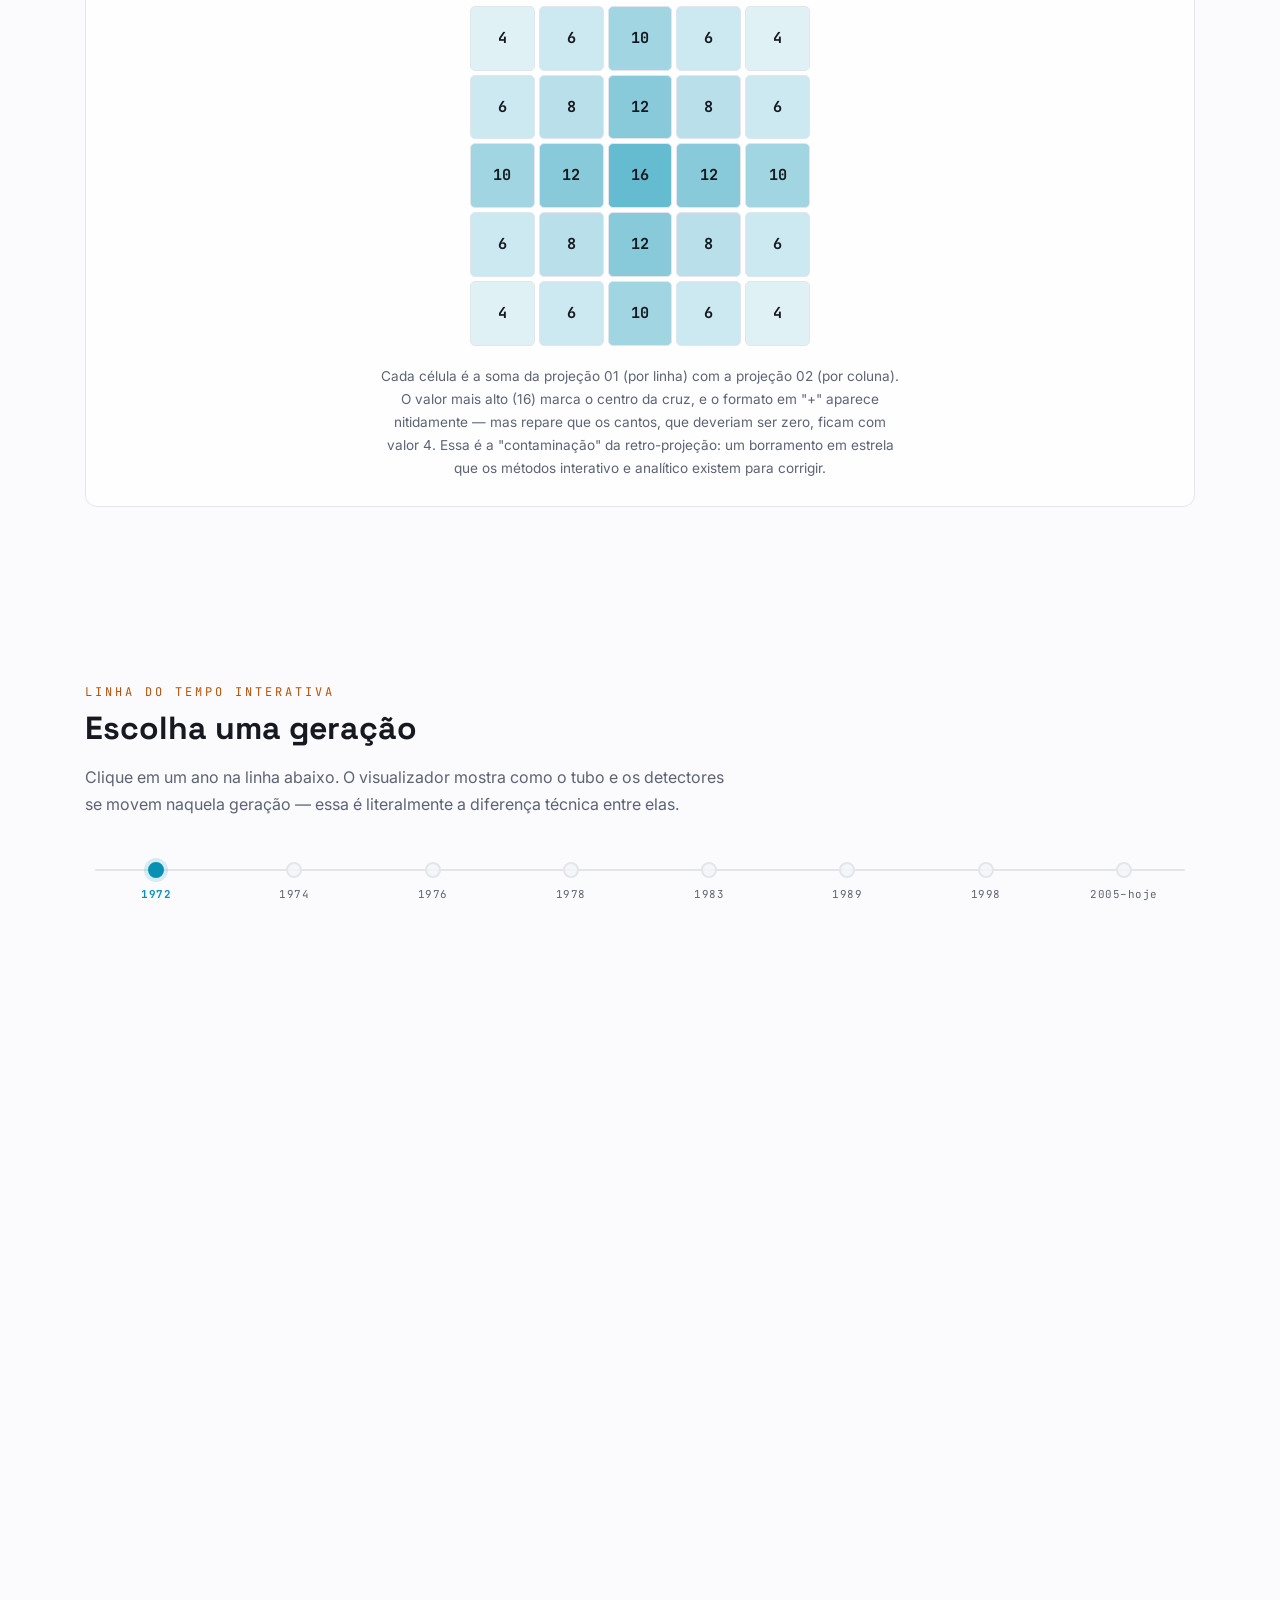
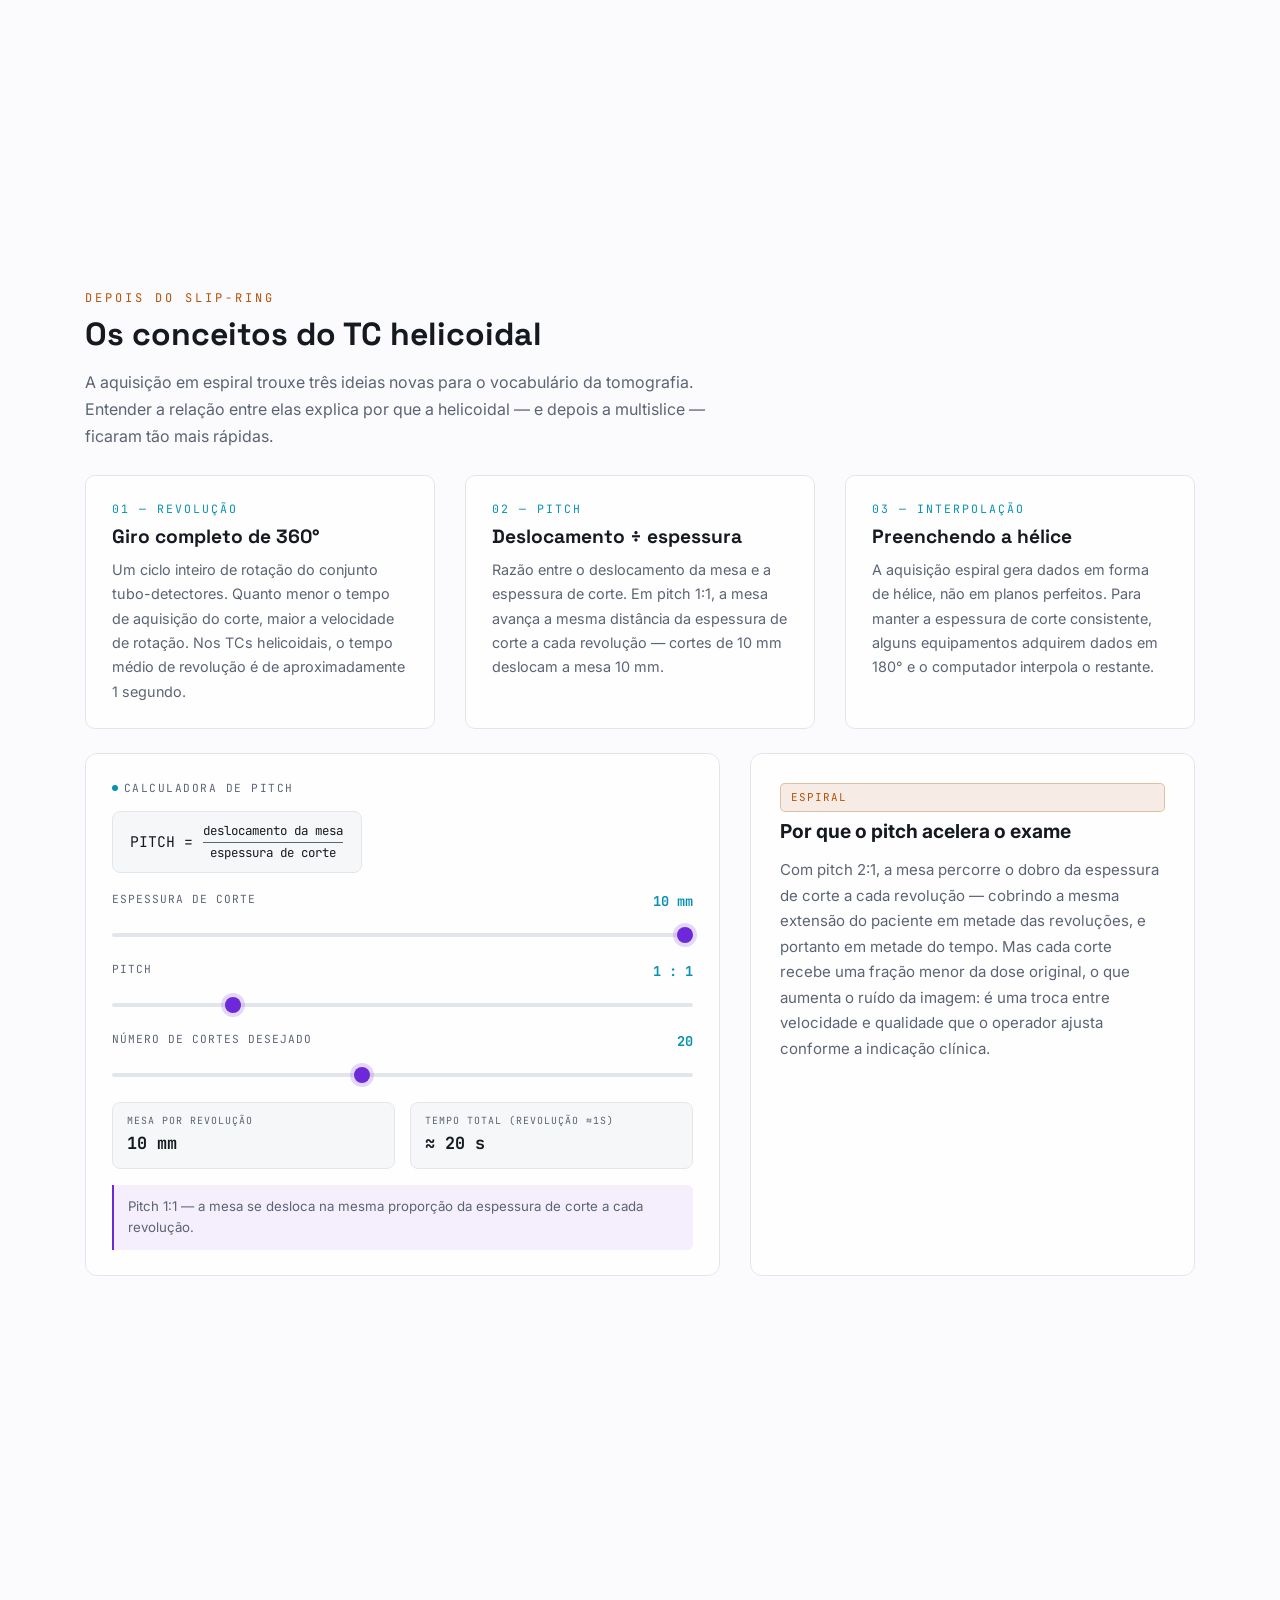
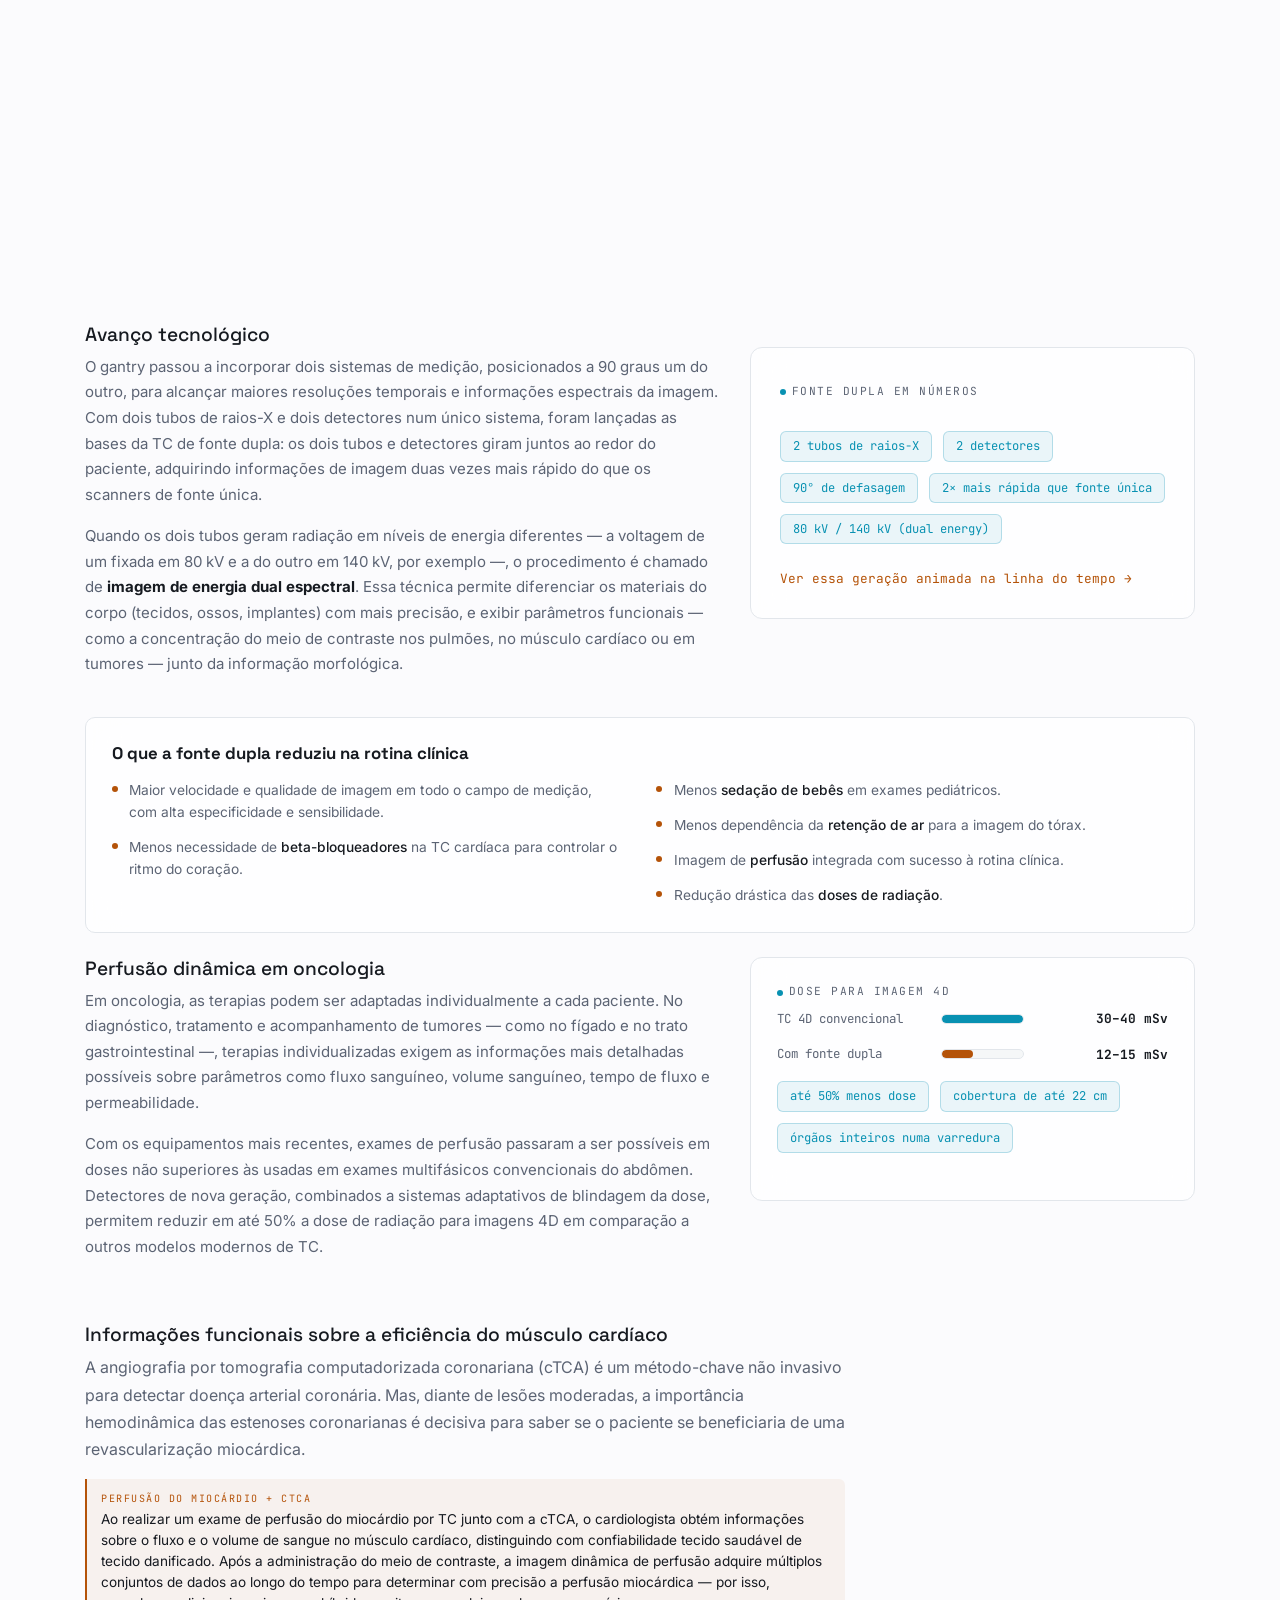
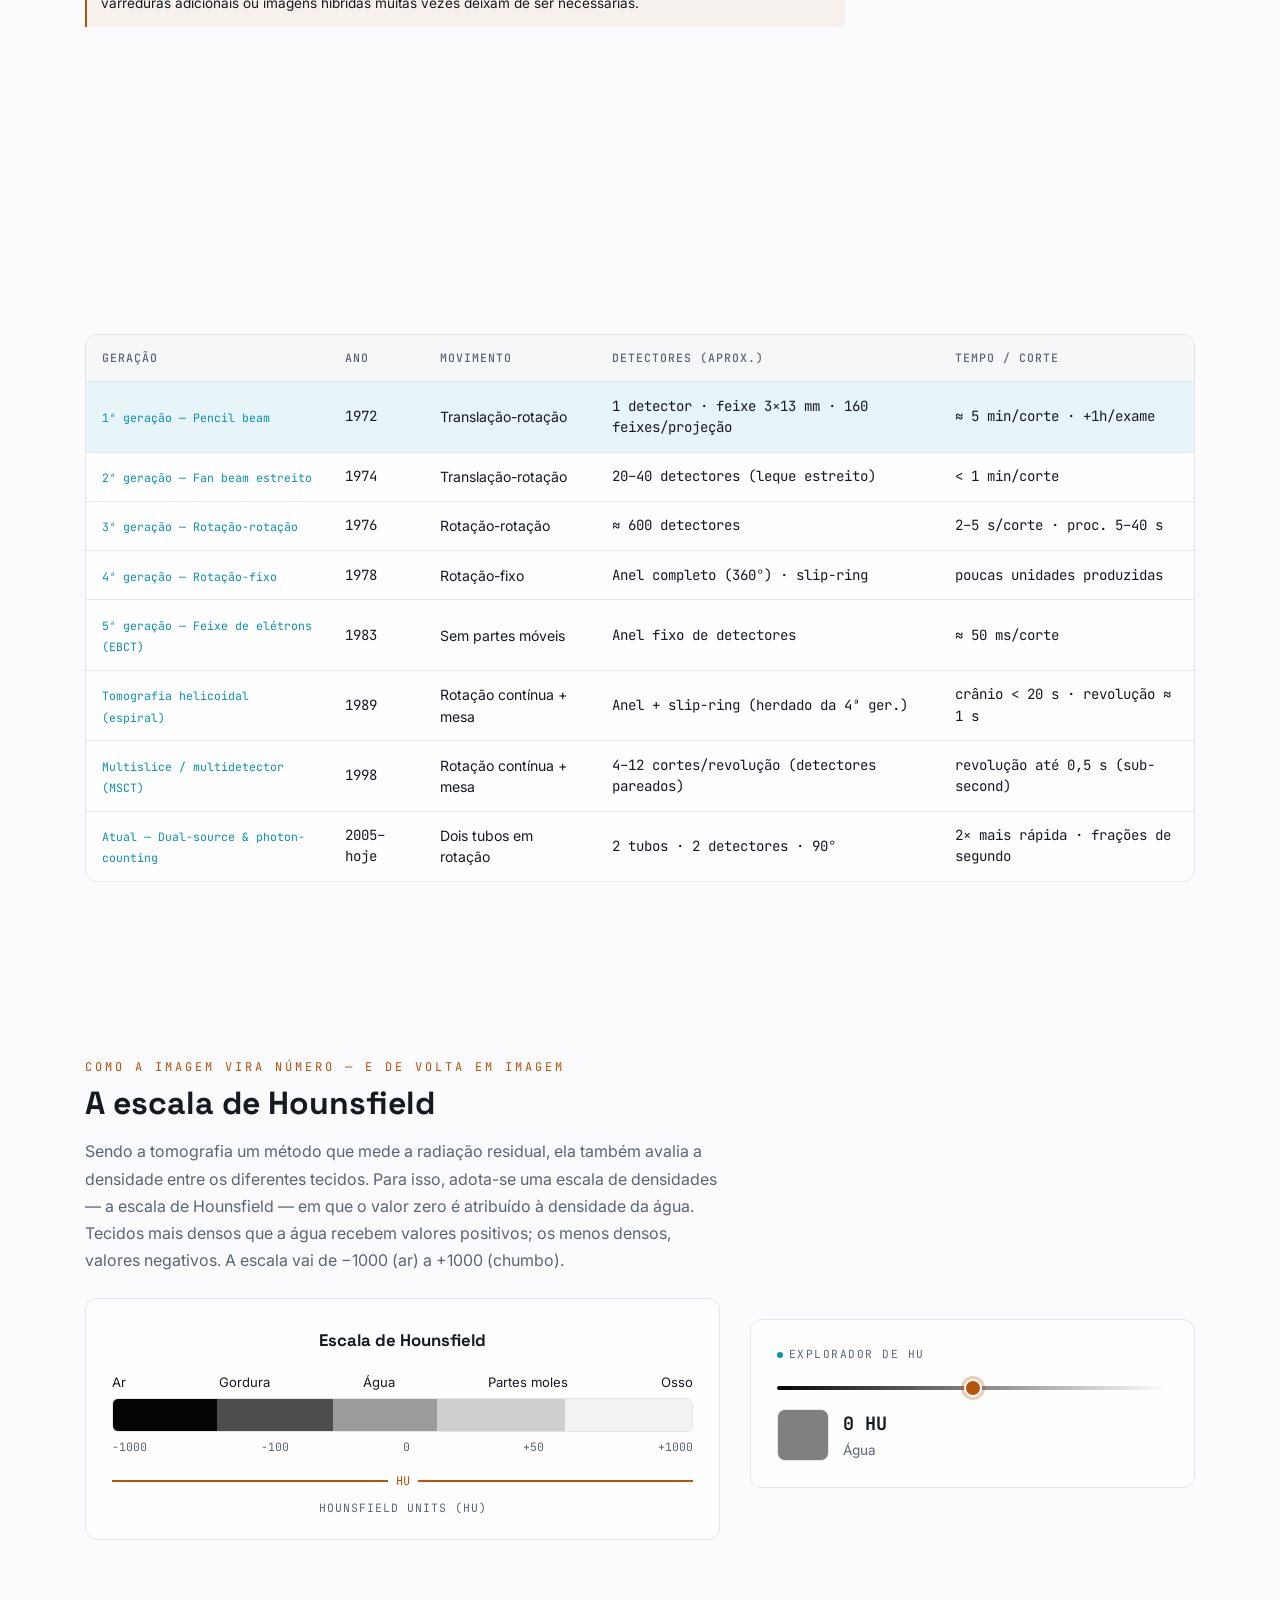
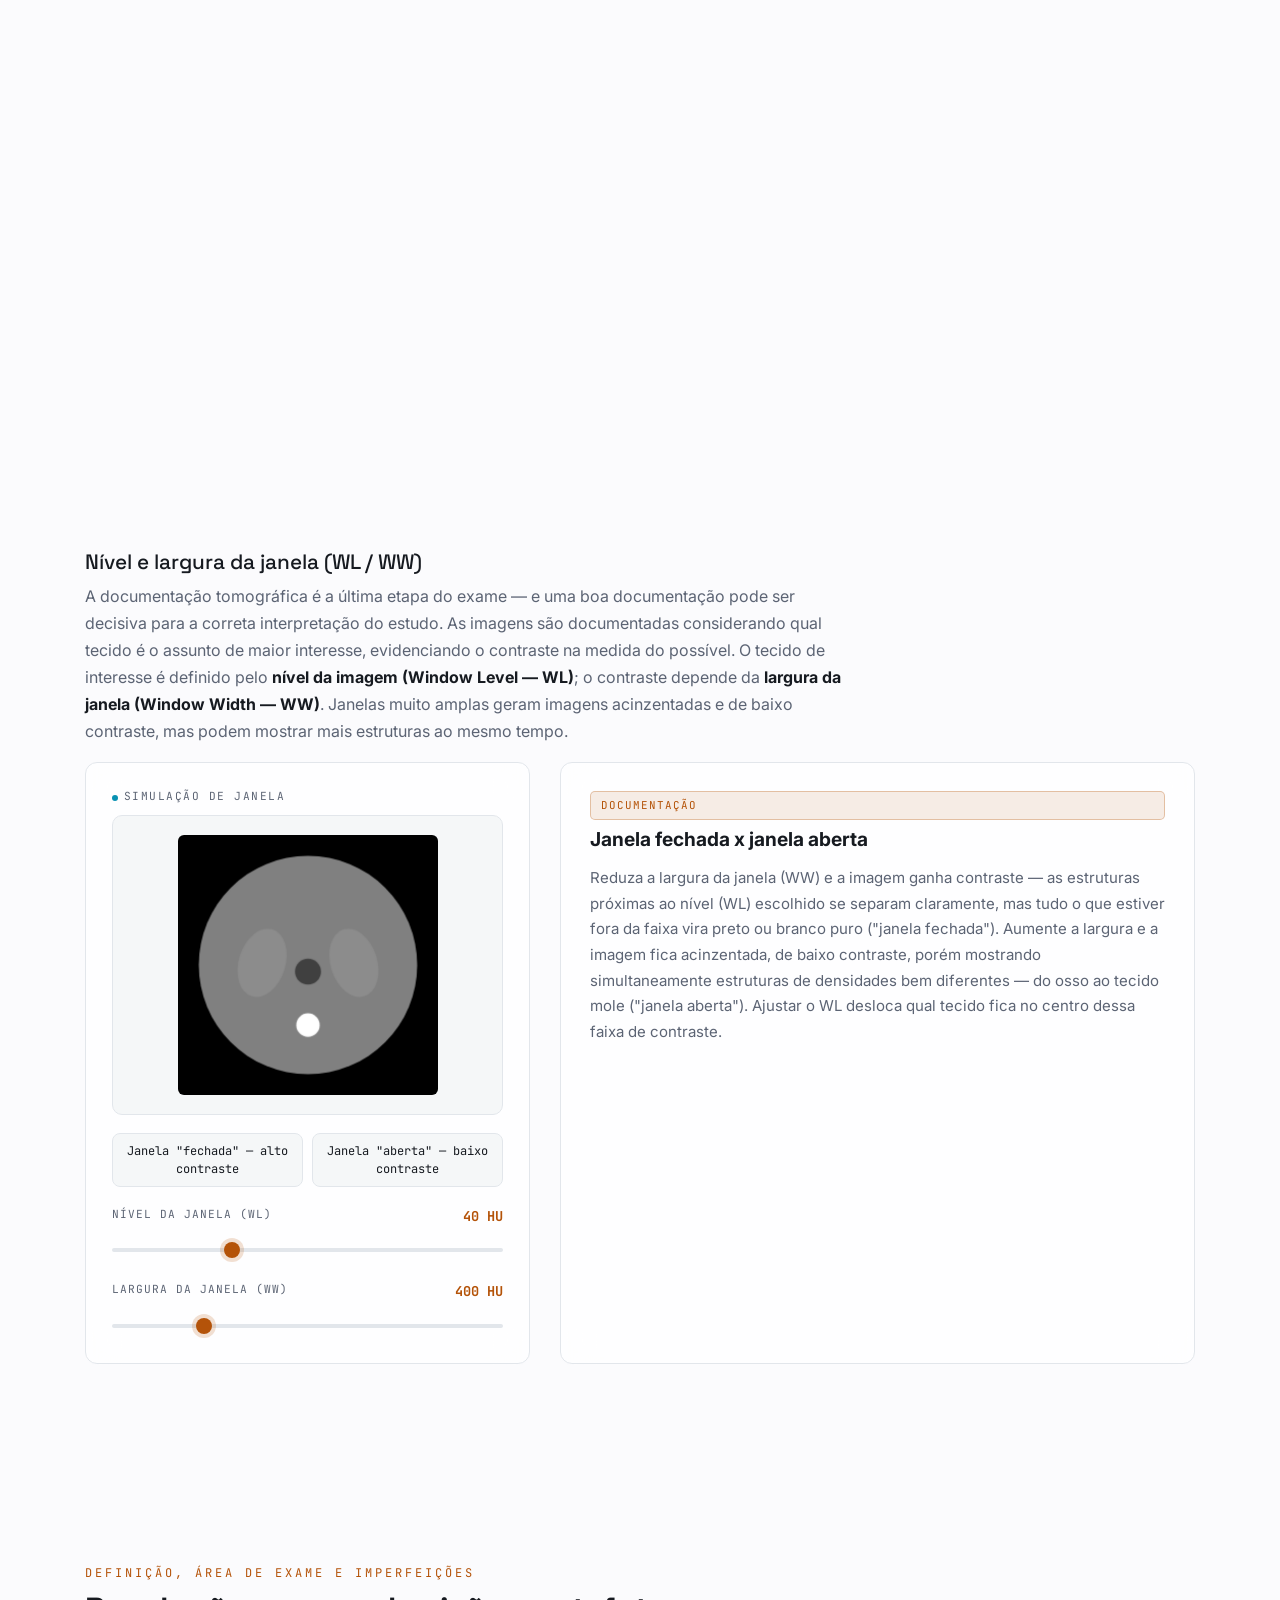
==== commit 2e21b0f9: "Add Protocolos" ====
--- a/index.html
+++ b/index.html
@@ -3,7 +3,7 @@
 <head>
     <meta charset="UTF-8">
     <meta name="viewport" content="width=device-width, initial-scale=1.0">
-    <title>Tomografia Computadorizada — Introdução</title>
+    <title>Tomografia Computadorizada — Da 1ª Geração ao Multislice</title>
 
     <link rel="preconnect" href="https://fonts.googleapis.com">
     <link href="https://fonts.googleapis.com/css2?family=Space+Grotesk:wght@400;500;600;700&family=Inter:wght@400;500;600&family=JetBrains+Mono:wght@400;500;700&display=swap" rel="stylesheet">
@@ -24,7 +24,7 @@
 
 <nav class="navbar navbar-expand-md navbar-scan fixed-top py-3">
     <div class="container">
-        <a class="navbar-brand" href="#top">CT<span>·</span>Introdução</a>
+        <a class="navbar-brand" href="#top">CT<span>·</span>AULA 01</a>
         <button class="navbar-toggler" type="button" data-toggle="collapse" data-target="#navMain" style="border-color:#e2e6eb;">
             <span class="navbar-toggler-icon"></span>
         </button>
@@ -42,6 +42,7 @@
                 <li class="nav-item"><a class="nav-link" href="#hounsfield">Escala HU</a></li>
                 <li class="nav-item"><a class="nav-link" href="#fov-artefatos">FOV e artefatos</a></li>
                 <li class="nav-item"><a class="nav-link" href="#seguranca">Segurança</a></li>
+                <li class="nav-item"><a class="nav-link" href="#protocolo-cranio">Protocolo: crânio</a></li>
             </ul>
         </div>
     </div>
@@ -1131,10 +1132,113 @@
     </div>
 </section>
 
+<section class="section-pad" id="protocolo-cranio">
+    <div class="container">
+        <div class="reveal">
+            <div class="section-eyebrow">Protocolos de exame</div>
+            <h2 class="section-title">Posicionamento de crânio</h2>
+            <p class="section-sub">A tomografia de crânio está indicada em:</p>
+            <div class="indication-chips">
+                <span class="criteria-chip">Tumores do encéfalo</span>
+                <span class="criteria-chip">Processos infecciosos</span>
+                <span class="criteria-chip">Doenças vasculares</span>
+                <span class="criteria-chip">Doenças degenerativas</span>
+                <span class="criteria-chip">Trauma crânio-encefálico</span>
+                <span class="criteria-chip">Malformações</span>
+            </div>
+            <p class="section-sub" style="margin-top:1rem;">A entrevista prévia do paciente ajuda a escolher o protocolo adequado e avaliar a viabilidade do uso de meio de contraste.</p>
+        </div>
+
+        <div class="reveal mt-4">
+            <h3 style="font-size:1.2rem;margin-bottom:0.5rem;">Contraste</h3>
+            <p class="info-desc">O contraste é usado sempre que há ruptura da barreira hemato-encefálica — como em tumores vascularizados e processos infecciosos —, ou quando o objetivo é contrastar vasos arteriais e/ou venosos. O meio utilizado é à base de iodo, com preferência pelos <b style="color:var(--text-main);">não iônicos</b>, pela menor toxicidade. O volume é determinado pelo médico responsável e normalmente não excede 2 ml/kg; no exame de rotina em sistema helicoidal, 1 ml/kg é a taxa mais usada.</p>
+
+            <div class="row mt-3">
+                <div class="col-lg-7 mb-4">
+                    <div class="matrix-demo-panel">
+                        <div class="gantry-label-row">
+                            <span class="gantry-tag"><span class="dot"></span>Calculadora de volume de contraste</span>
+                        </div>
+                        <div class="matrix-slider-row">
+                            <label>Peso do paciente <b id="contrastWeightVal" style="color:var(--cyan);">70 kg</b></label>
+                            <input type="range" min="30" max="130" step="1" value="70" class="matrix-slider" id="contrastWeightSlider">
+                        </div>
+                        <div class="contrast-calc-row">
+                            <div class="stat-box" style="flex:1;">
+                                <div class="stat-label">Rotina helicoidal (1 ml/kg)</div>
+                                <div class="stat-value" id="contrastVol1">70 ml</div>
+                            </div>
+                            <div class="stat-box" style="flex:1;">
+                                <div class="stat-label">Limite máximo (2 ml/kg)</div>
+                                <div class="stat-value" id="contrastVol2">140 ml</div>
+                            </div>
+                        </div>
+                    </div>
+                </div>
+            </div>
+        </div>
+
+        <div class="reveal mt-4">
+            <h3 style="font-size:1.2rem;margin-bottom:0.5rem;">Posicionamento e cortes</h3>
+            <p class="info-desc">O posicionamento pode variar entre serviços, mas a convenção mais aceita usa como referência cortes paralelos à <b style="color:var(--text-main);">linha órbito-meatal</b>. Os cortes da fossa posterior são mais finos — entre 2 e 3 mm, podendo chegar a 5 mm —, o que reduz os artefatos causados pela massa óssea densa da porção petrosa do temporal. Os cortes supratentoriais costumam ter 8 ou 10 mm. O planejamento cobre entre 15 e 20 cortes, do forame magno até o vértex cerebral.</p>
+
+            <div class="row mt-3">
+                <div class="col-lg-5 mb-4">
+                    <div class="position-diagram-panel">
+                        <svg viewBox="0 0 260 220" xmlns="http://www.w3.org/2000/svg">
+                            <path d="M60 130 Q50 70 100 45 Q150 20 190 55 Q210 75 200 110 Q195 135 175 150 L170 175 L150 175 L148 155 Q120 165 95 155 L88 175 L70 175 L72 148 Q55 140 60 130 Z" fill="#eef0f3" stroke="#aab0bb" stroke-width="1.5"/>
+                            <circle cx="118" cy="88" r="4" fill="#5c6474"/>
+                            <path d="M165 95 Q172 96 176 100" stroke="#5c6474" stroke-width="1.5" fill="none"/>
+                            <line x1="118" y1="88" x2="176" y2="100" stroke="#b45309" stroke-width="2" stroke-dasharray="5 4"/>
+                            <text x="120" y="78" font-family="JetBrains Mono, monospace" font-size="9" fill="#b45309">linha órbito-meatal</text>
+                            <rect x="65" y="150" width="130" height="16" fill="rgba(8,145,178,0.14)" stroke="#0891b2" stroke-width="1"/>
+                            <text x="70" y="196" font-family="JetBrains Mono, monospace" font-size="9" fill="#0891b2">fossa posterior · cortes de 2–5 mm</text>
+                            <rect x="62" y="108" width="140" height="40" fill="rgba(109,40,217,0.10)" stroke="#6d28d9" stroke-width="1"/>
+                            <text x="70" y="212" font-family="JetBrains Mono, monospace" font-size="9" fill="#6d28d9">supratentorial · cortes de 8–10 mm</text>
+                        </svg>
+                    </div>
+                </div>
+                <div class="col-lg-7 mb-4">
+                    <div class="diff-callout" style="height:auto;">
+                        <span class="diff-label">Exemplo de cálculo de contraste</span>
+                        <p>Paciente de 70 kg, rotina helicoidal (1 ml/kg): <b>volume de contraste = 70 ml</b>.</p>
+                    </div>
+                    <div class="safety-card" style="margin-top:1rem;">
+                        <h4>Documentação</h4>
+                        <ul class="safety-list">
+                            <li>Exame em duas fases (sem e com contraste): manter o <b>mesmo posicionamento</b> do paciente antes e depois da injeção.</li>
+                            <li><b>1 filme</b> com 19 imagens + SCOUT — série sem contraste.</li>
+                            <li><b>1 filme</b> com 19 imagens + SCOUT — série com contraste.</li>
+                            <li><b>1 filme</b> com janela óssea, se necessário.</li>
+                            <li>Manter o <b>SCOUT com as linhas de referência</b> na primeira exposição de cada filme.</li>
+                        </ul>
+                    </div>
+                </div>
+            </div>
+        </div>
+
+        <div class="reveal mt-4">
+            <h3 style="font-size:1.2rem;margin-bottom:0.5rem;">Janelas de referência</h3>
+            <div class="compare-wrap" style="overflow-x:auto;">
+                <table class="ct-table">
+                    <thead>
+                    <tr><th>Tecido</th><th>Nível (WL)</th><th>Janela (WW)</th></tr>
+                    </thead>
+                    <tbody>
+                    <tr><td>Parênquima</td><td class="mono">36</td><td class="mono">80 a 200</td></tr>
+                    <tr><td>Tecido ósseo</td><td class="mono">250</td><td class="mono">2000</td></tr>
+                    </tbody>
+                </table>
+            </div>
+            <a class="spotlight-link" href="#hounsfield" style="margin-top:0.8rem;display:inline-flex;">Testar esses valores na simulação de janela ↑</a>
+        </div>
+    </div>
+</section>
+
 <footer class="footer-scan">
     <div class="container">
         <div class="d-flex flex-wrap justify-content-between align-items-center">
-            <span> Introdução à Tomografia Computadorizada</span>
+            <span> Introdução à Tomografia Computadorizada </span>
             <span class="mono">HTML5 · CSS3 · Bootstrap 4 · JavaScript</span>
         </div>
         <div class="footer-contact">
--- a/css/style.css
+++ b/css/style.css
@@ -716,6 +716,19 @@
     font-family:var(--font-mono);flex-shrink:0;
 }
 
+/* ---------- protocol / positioning ---------- */
+.indication-chips{display:flex;flex-wrap:wrap;gap:10px;margin:1rem 0 0.5rem;}
+.contrast-calc-row{display:flex;gap:0.9rem;margin-top:1rem;flex-wrap:wrap;}
+.position-diagram-panel{
+    background:var(--bg-panel);border:1px solid var(--border-col);border-radius:12px;
+    padding:1.6rem;
+    backdrop-filter:blur(18px) saturate(140%);-webkit-backdrop-filter:blur(18px) saturate(140%);
+}
+.position-diagram-panel svg{width:100%;max-width:340px;height:auto;display:block;margin:0 auto;}
+.slice-zone-legend{display:flex;flex-direction:column;gap:0.6rem;margin-top:1.2rem;}
+.slice-zone-item{display:flex;align-items:center;gap:10px;font-size:0.85rem;color:var(--text-muted);}
+.slice-zone-swatch{width:14px;height:14px;border-radius:3px;flex-shrink:0;}
+
 @media (prefers-reduced-motion: reduce){
     .scroll-cue i, .gantry-tag .dot{animation:none!important;}
     .aurora-blob{animation:none!important;}
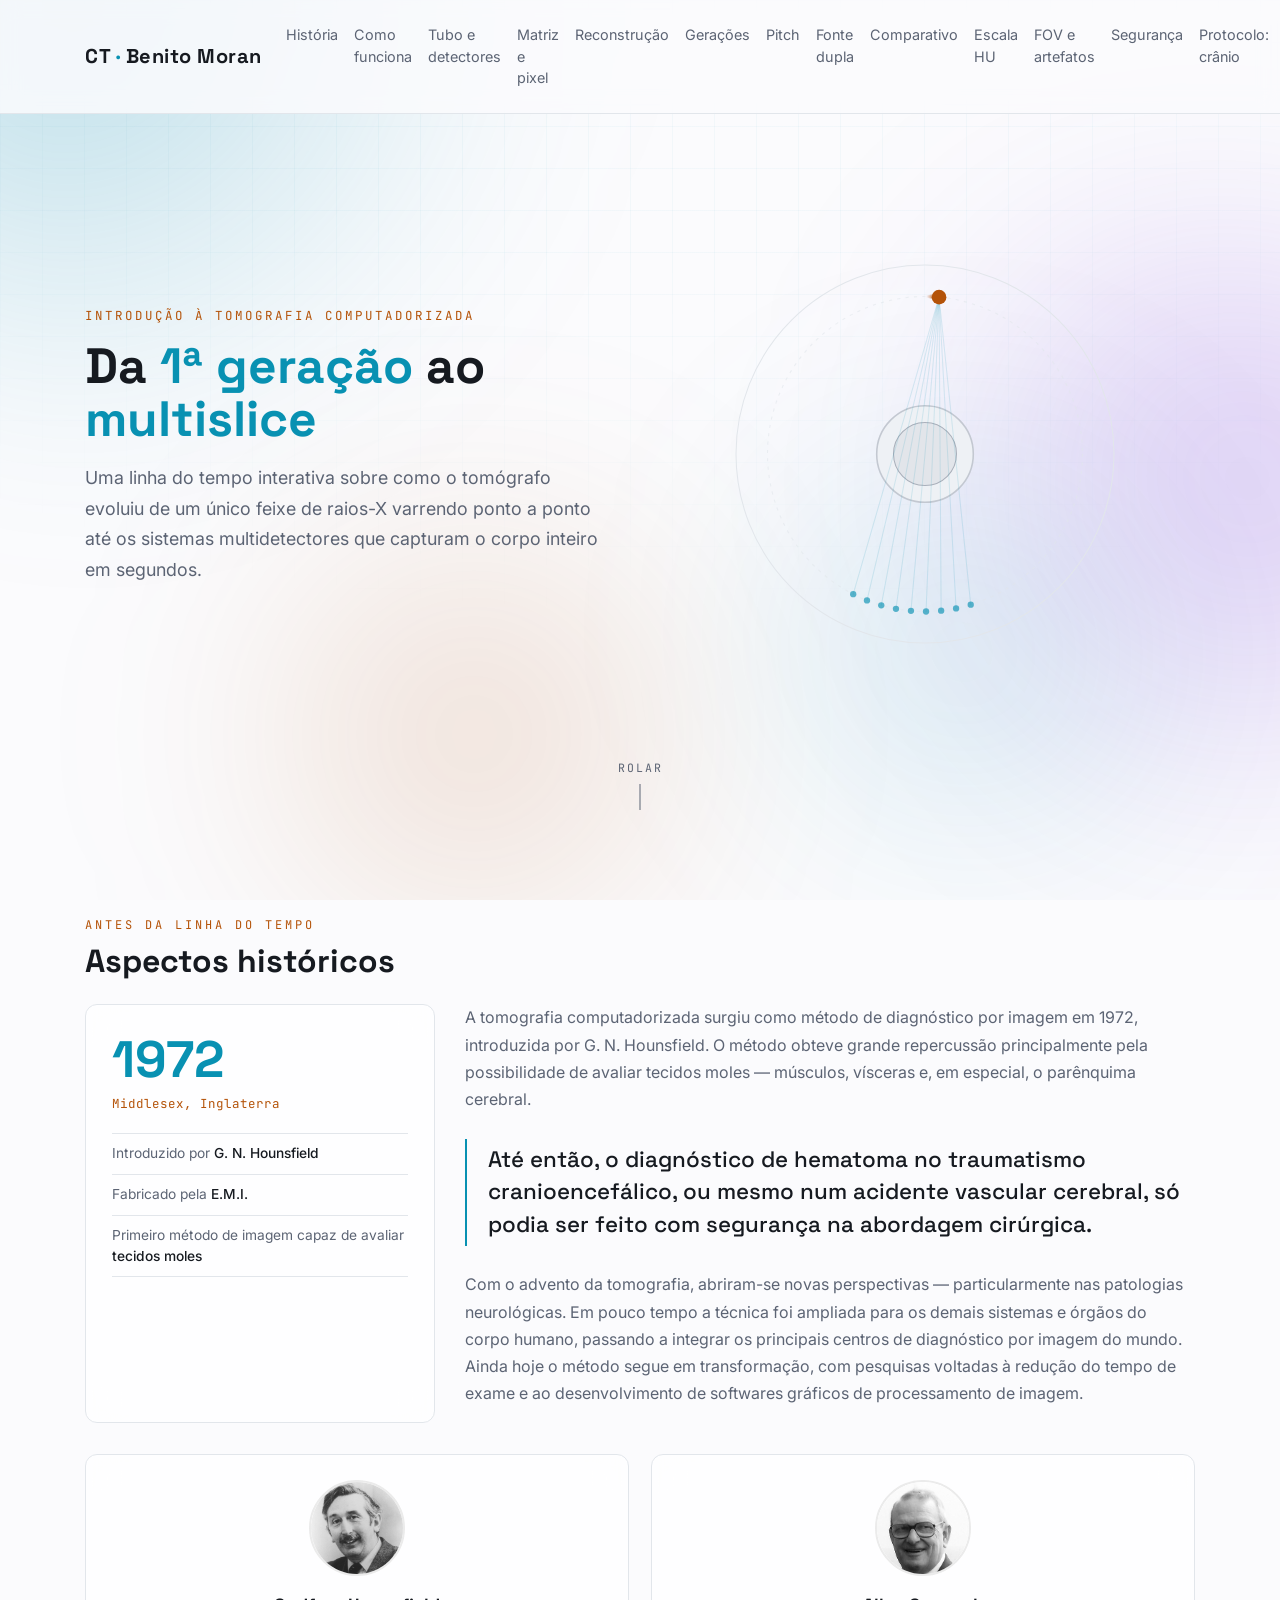
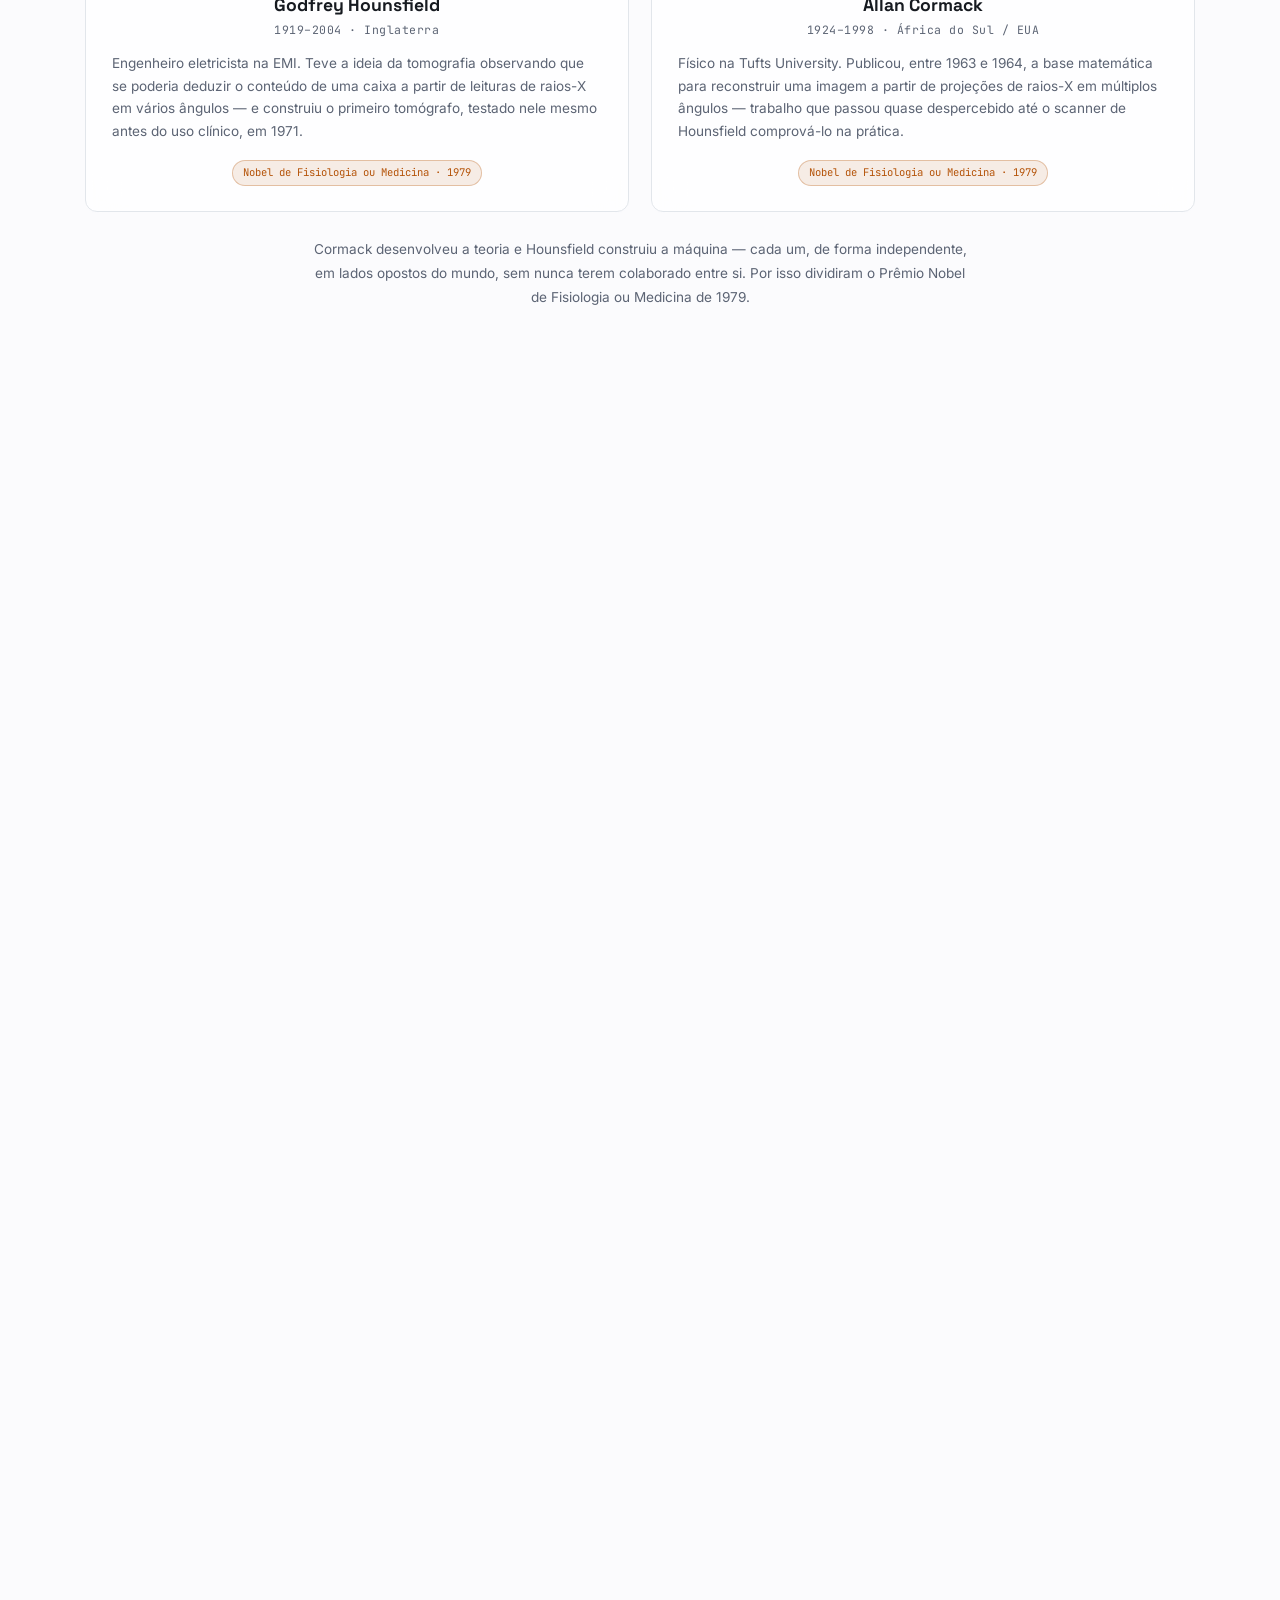
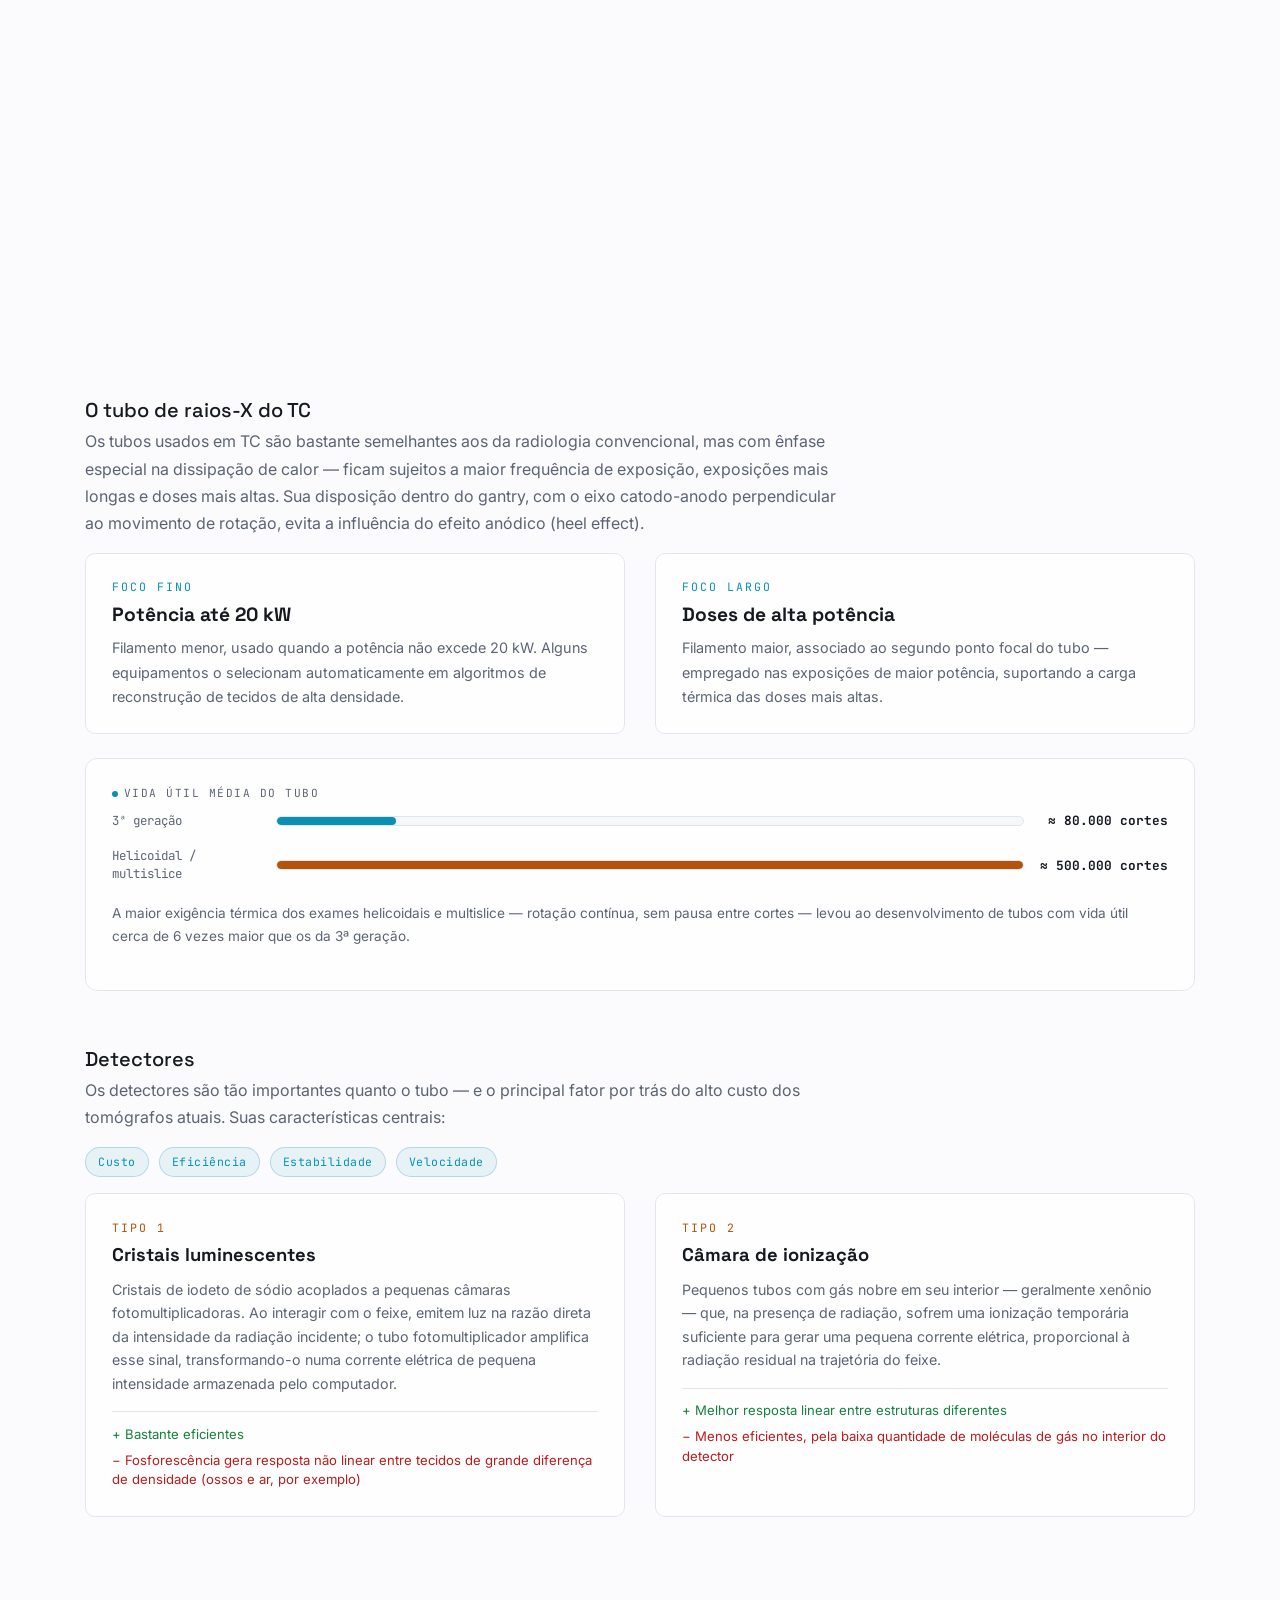
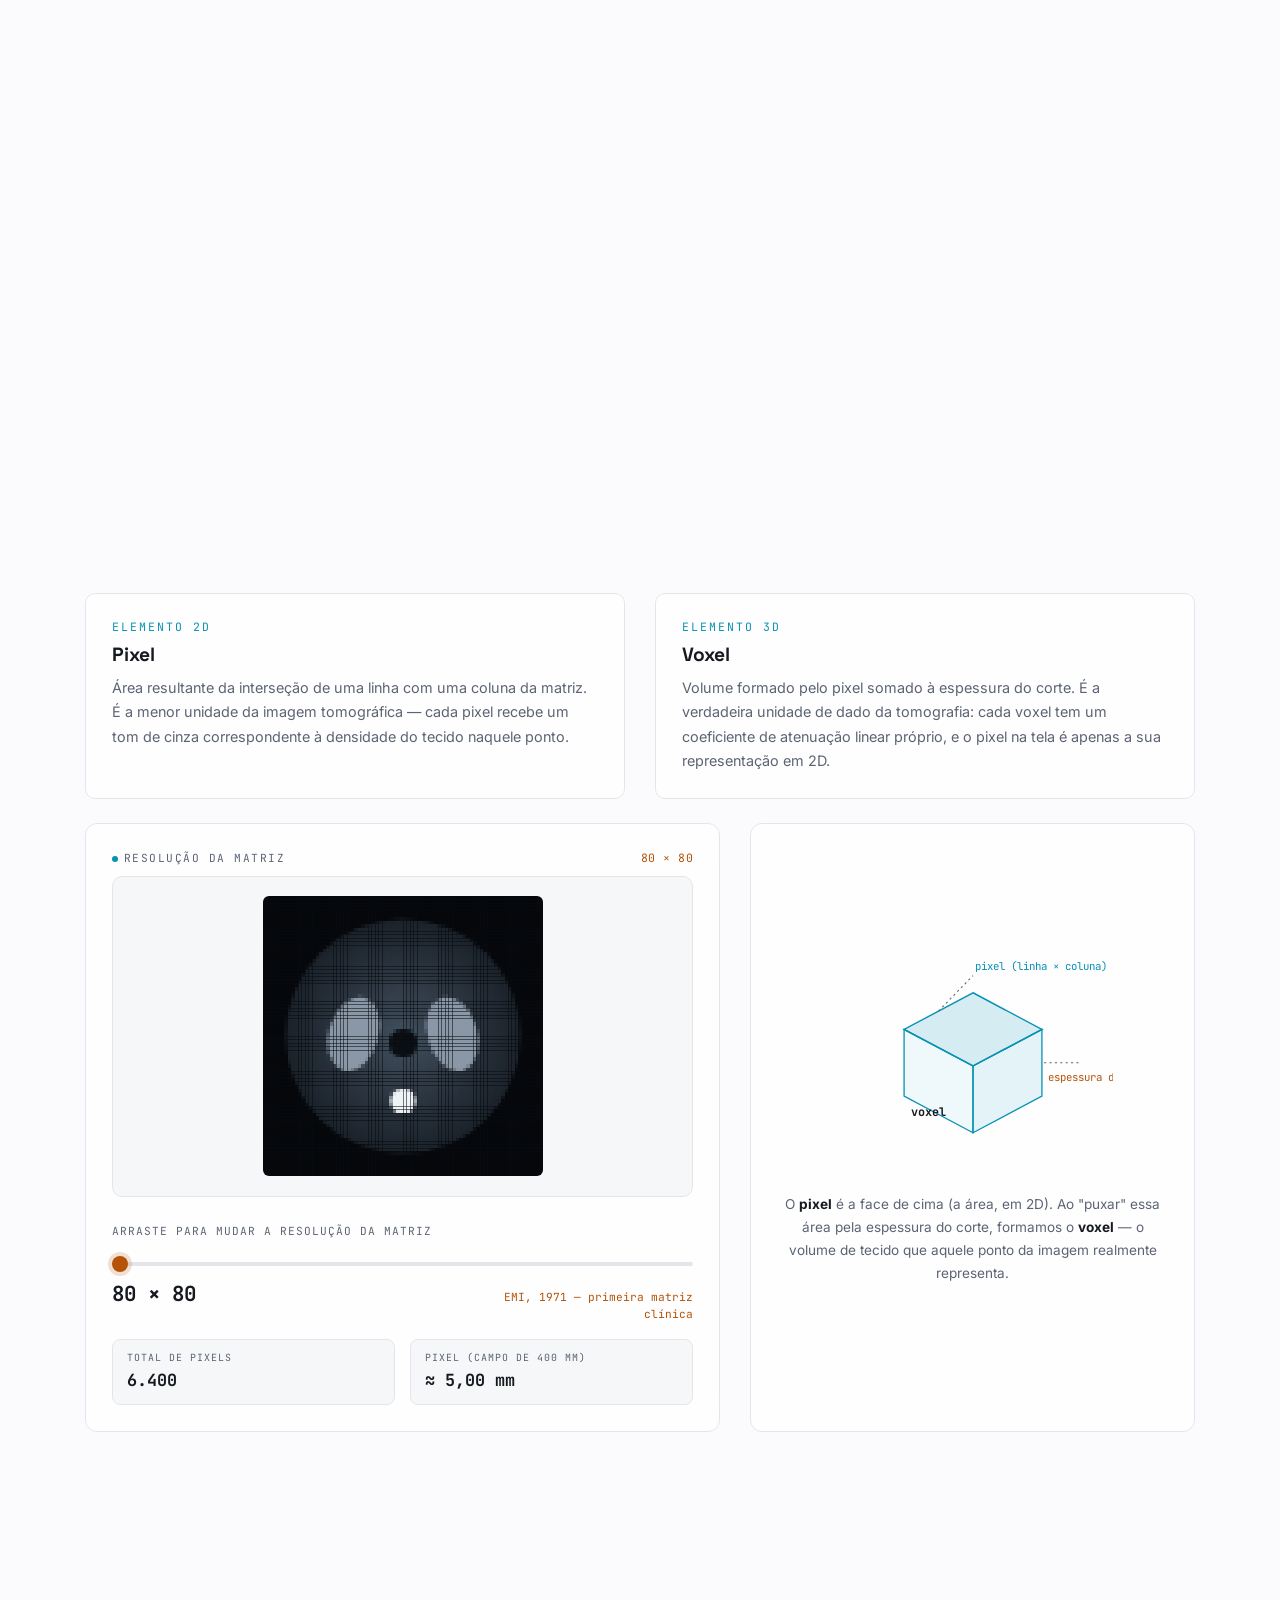
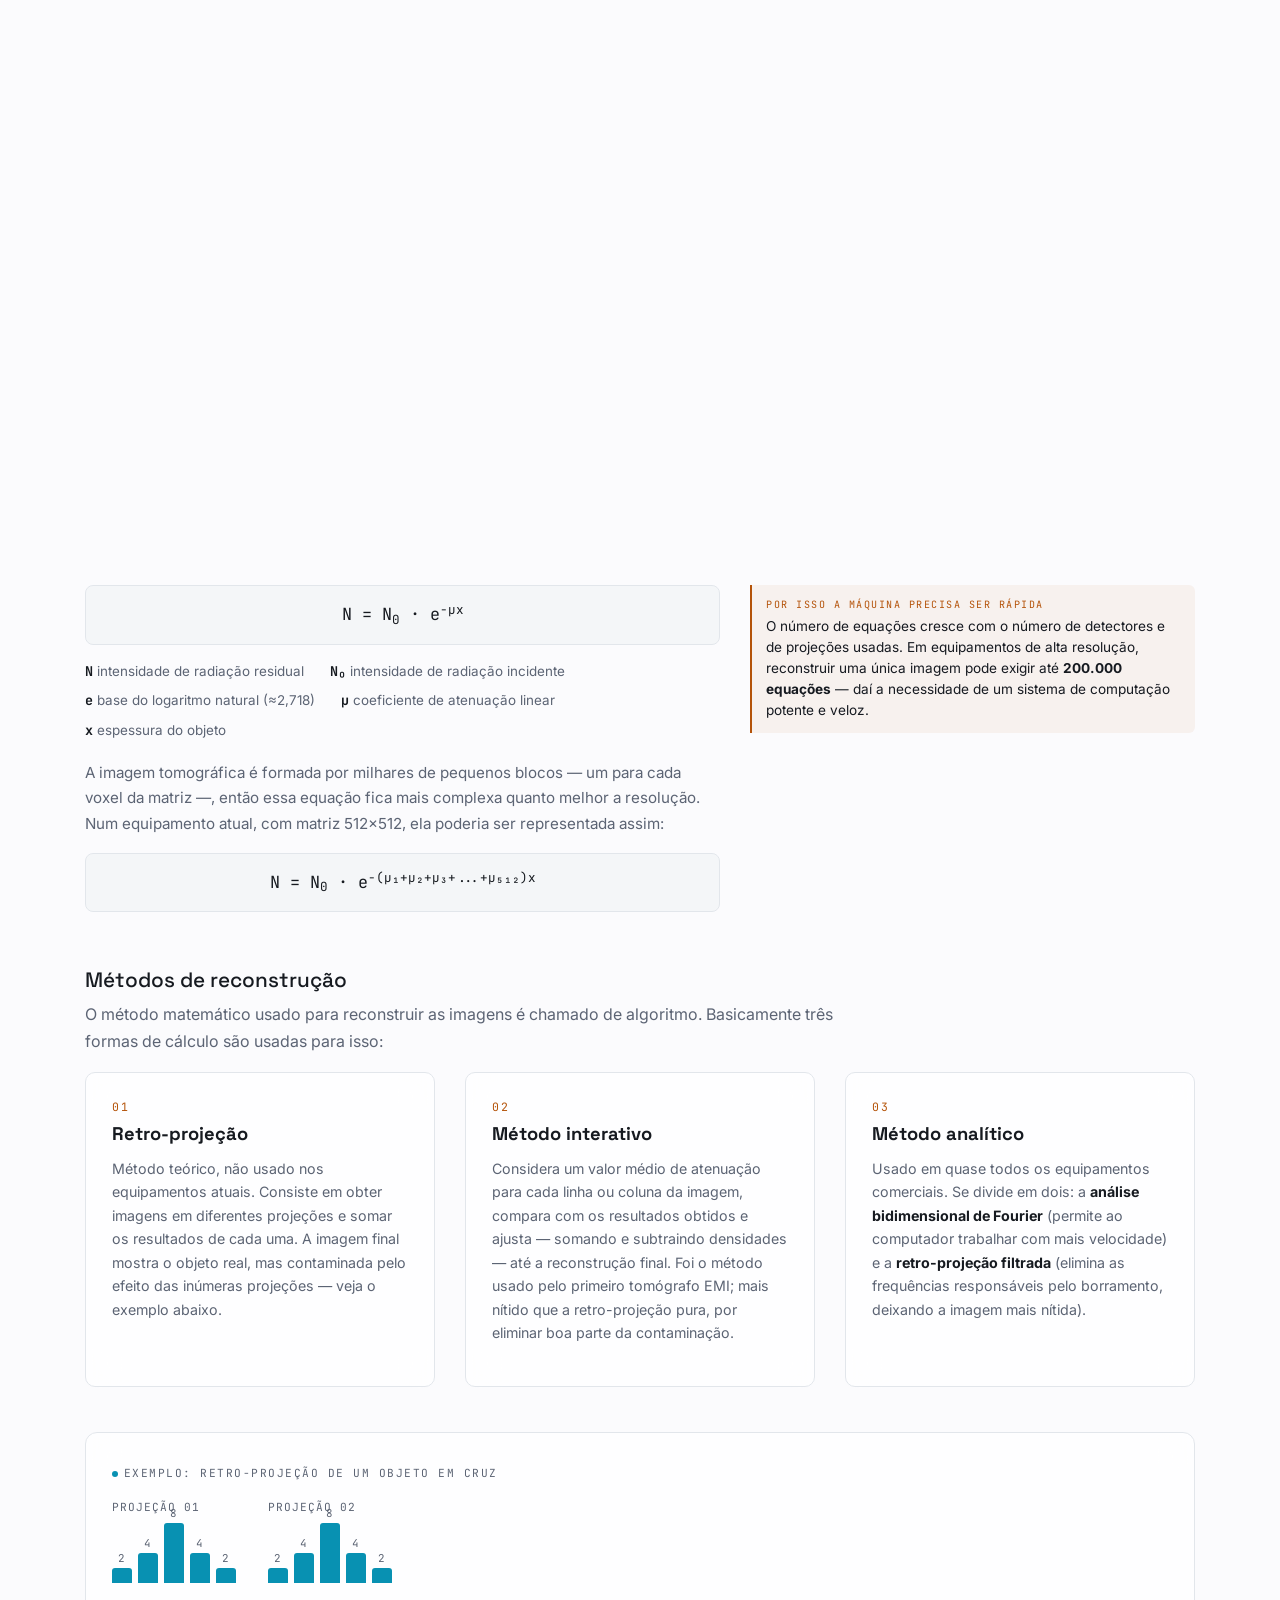
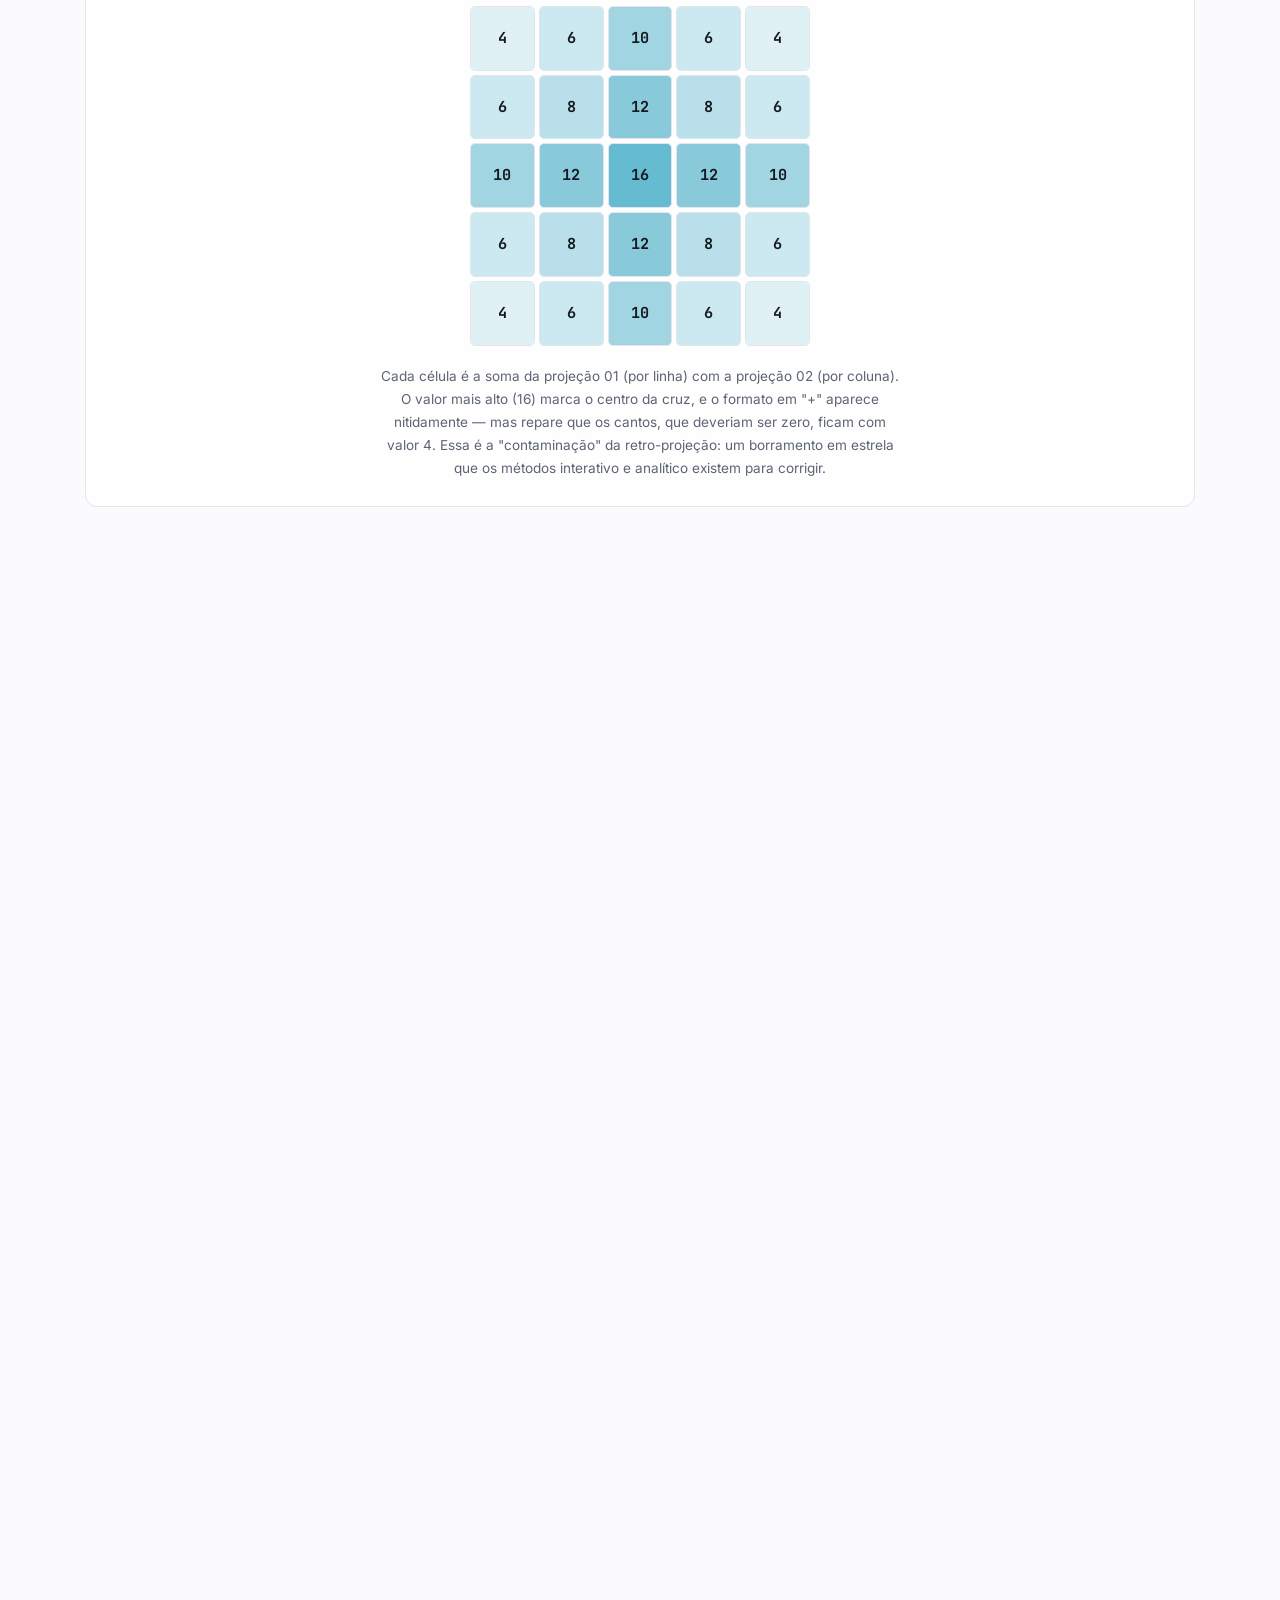
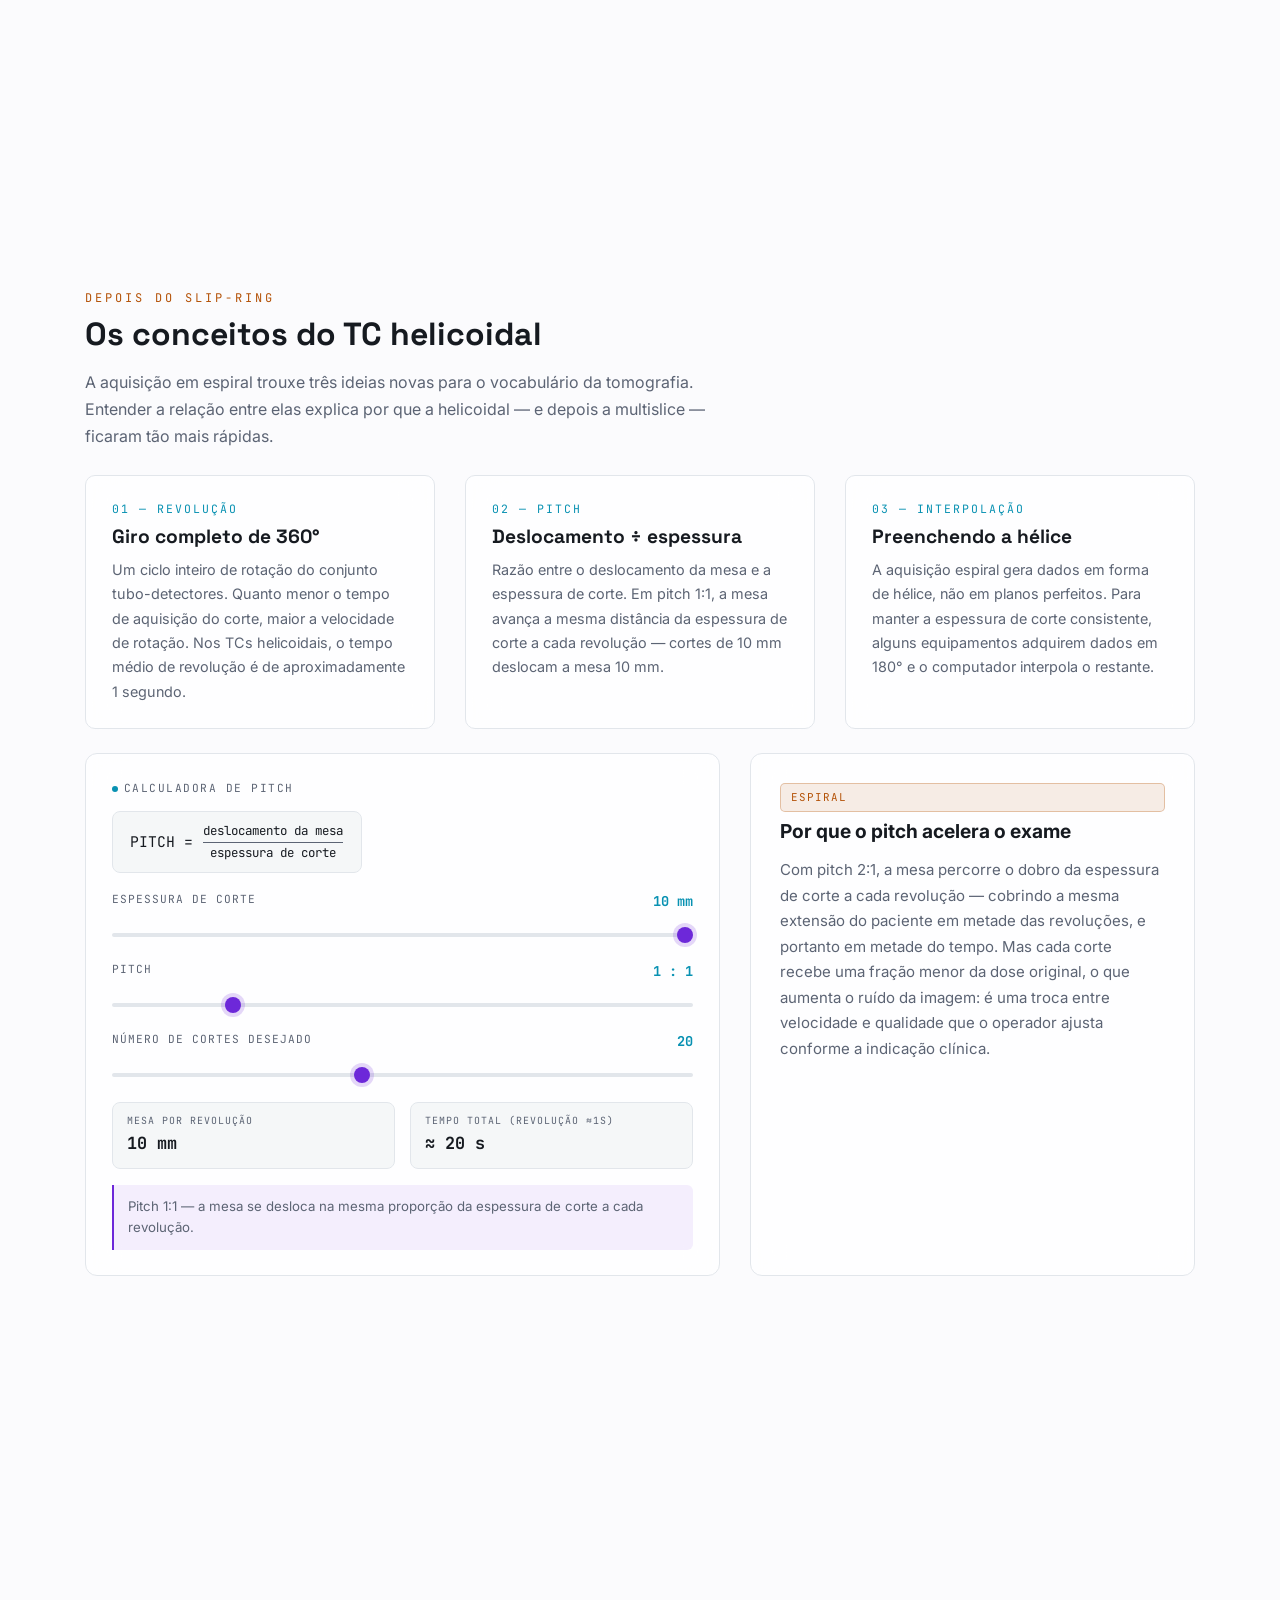
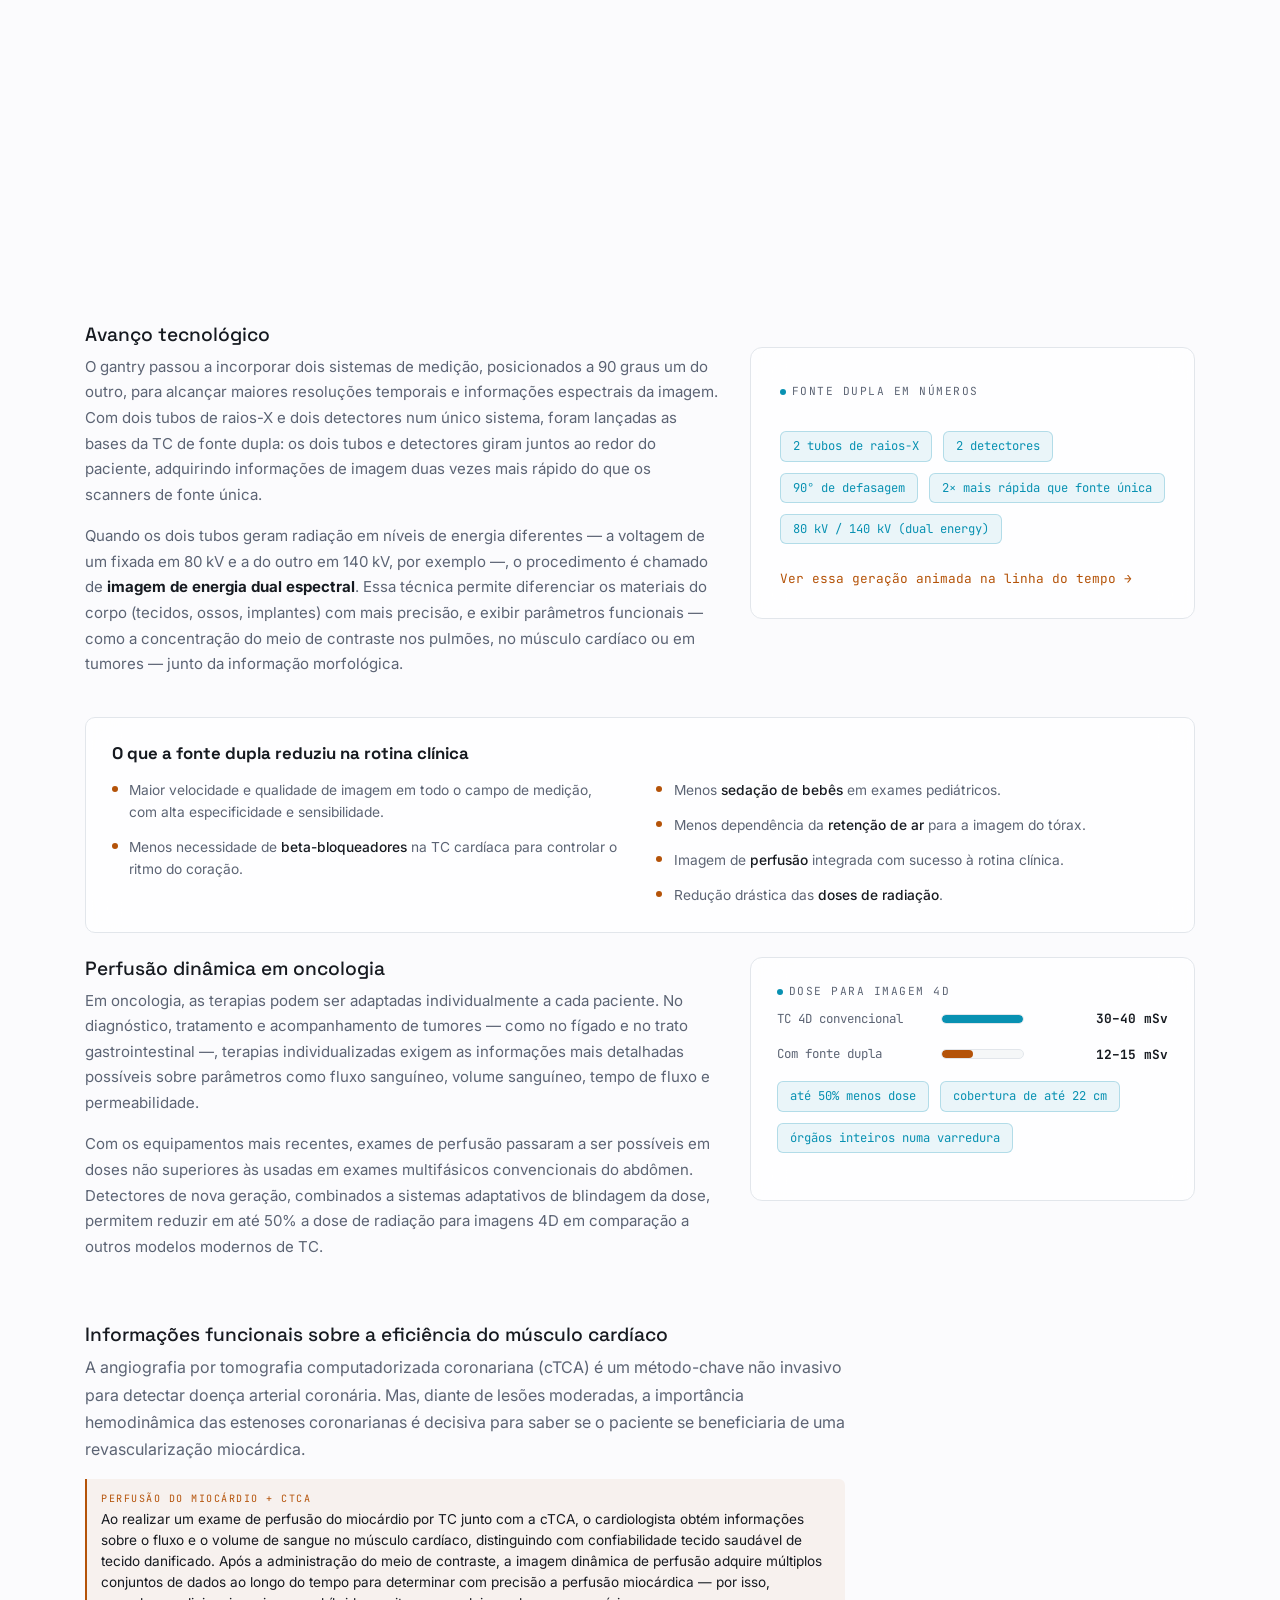
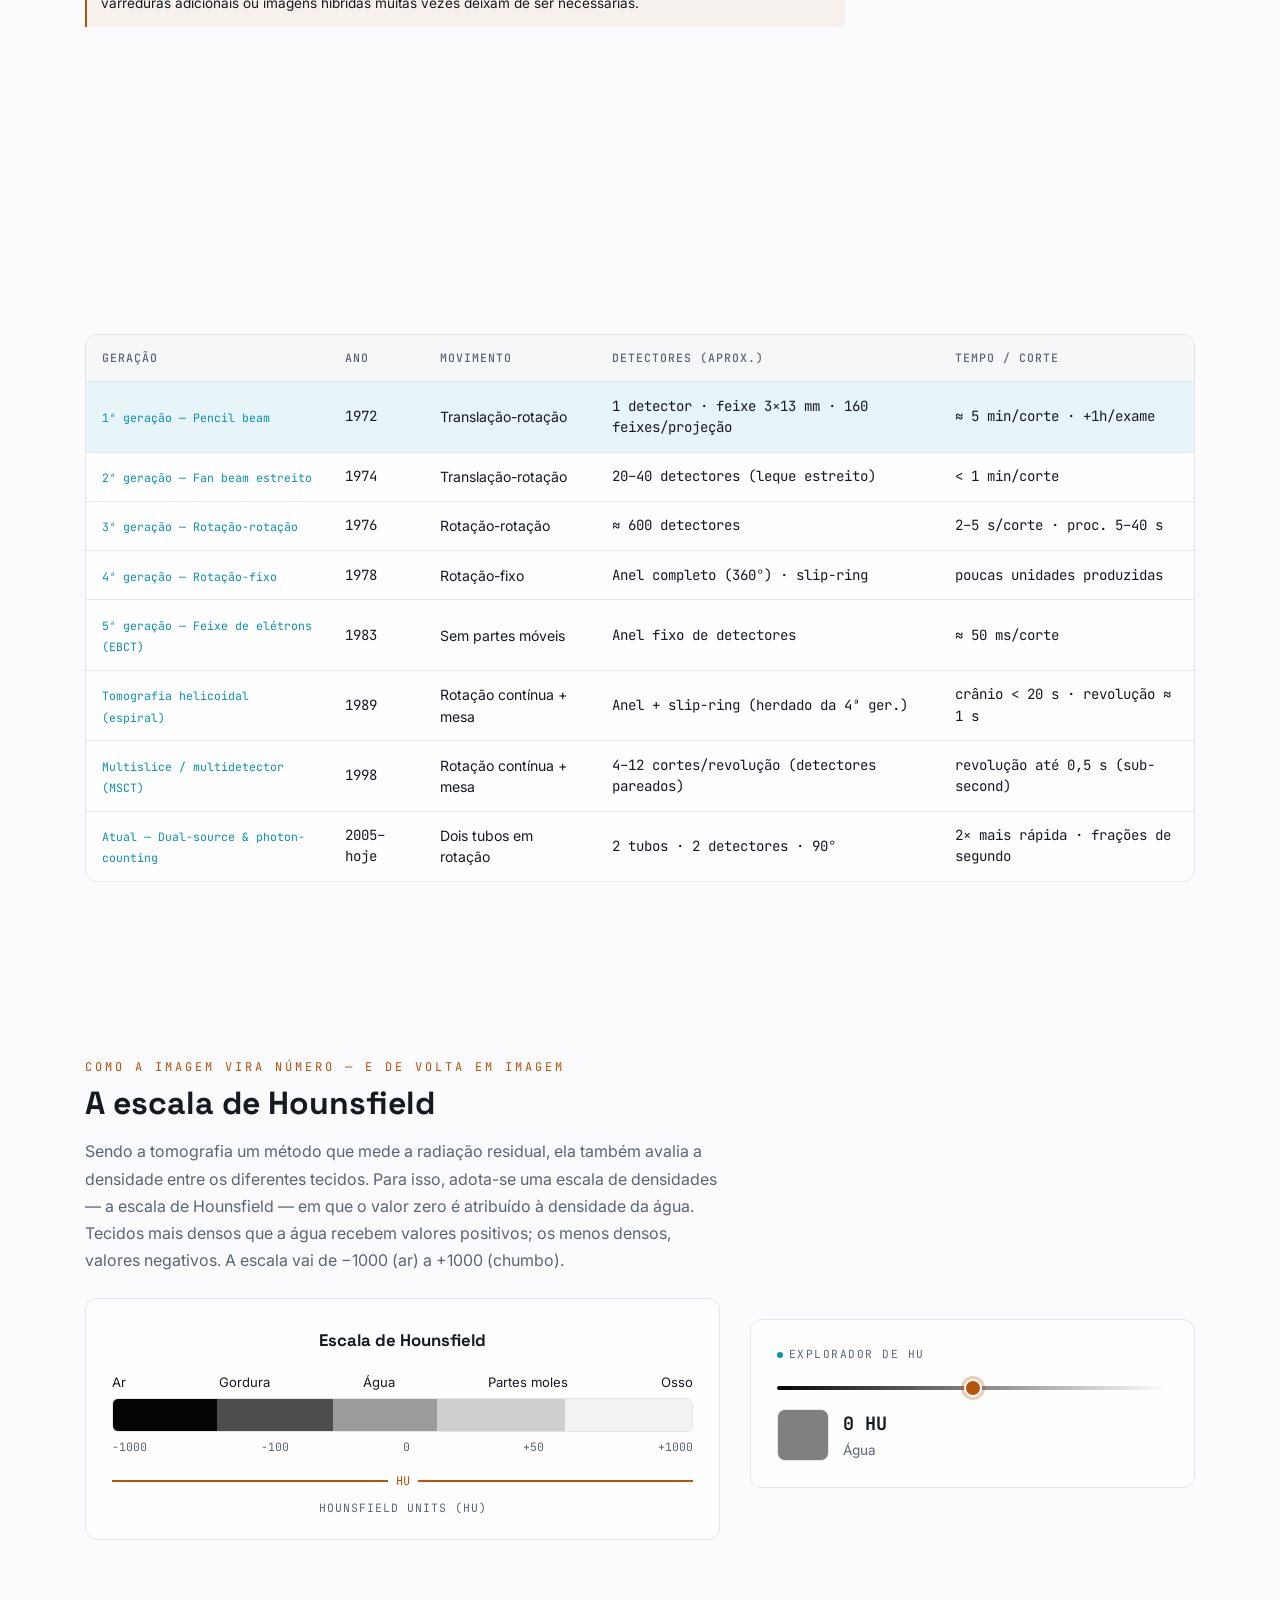
==== commit c97a01c4: "correção do titulo" ====
--- a/index.html
+++ b/index.html
@@ -24,7 +24,7 @@
 
 <nav class="navbar navbar-expand-md navbar-scan fixed-top py-3">
     <div class="container">
-        <a class="navbar-brand" href="#top">CT<span>·</span>AULA 01</a>
+        <a class="navbar-brand" href="#top">CT<span> · </span>Benito Moran</a>
         <button class="navbar-toggler" type="button" data-toggle="collapse" data-target="#navMain" style="border-color:#e2e6eb;">
             <span class="navbar-toggler-icon"></span>
         </button>
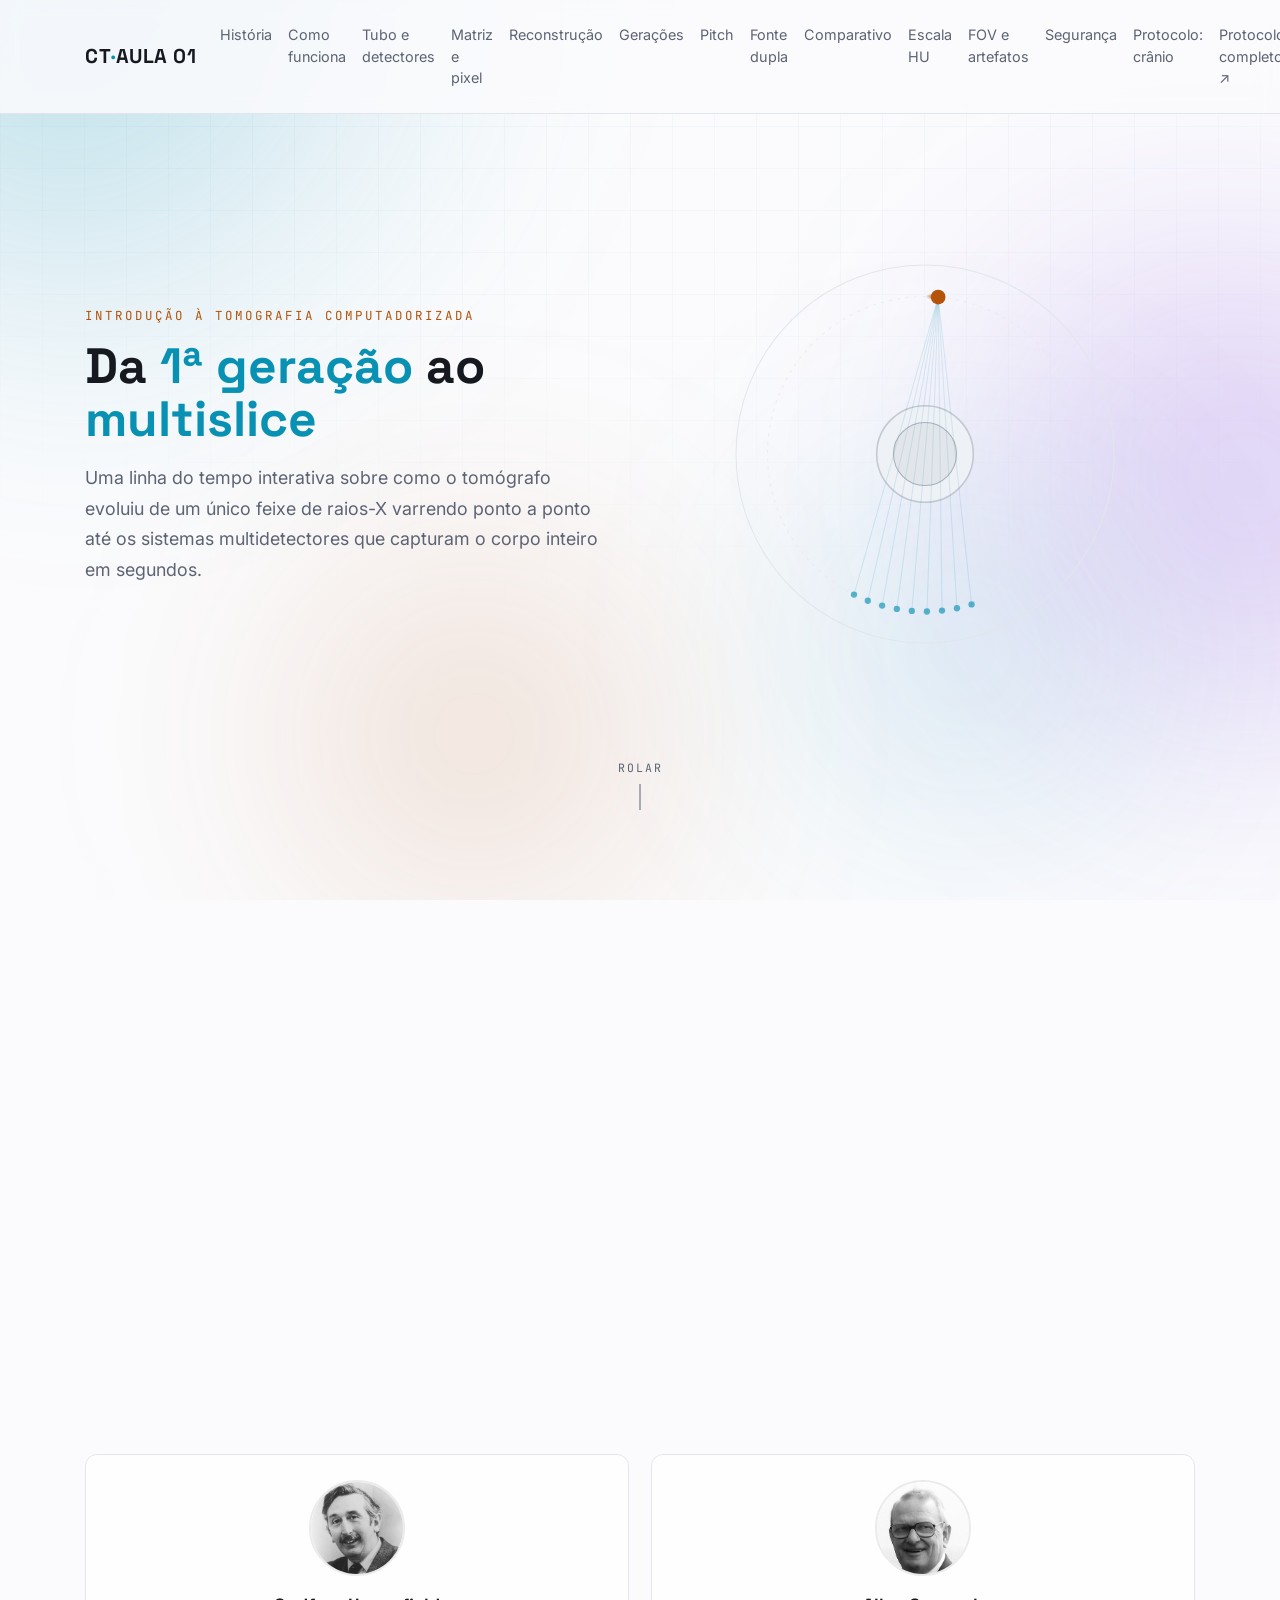
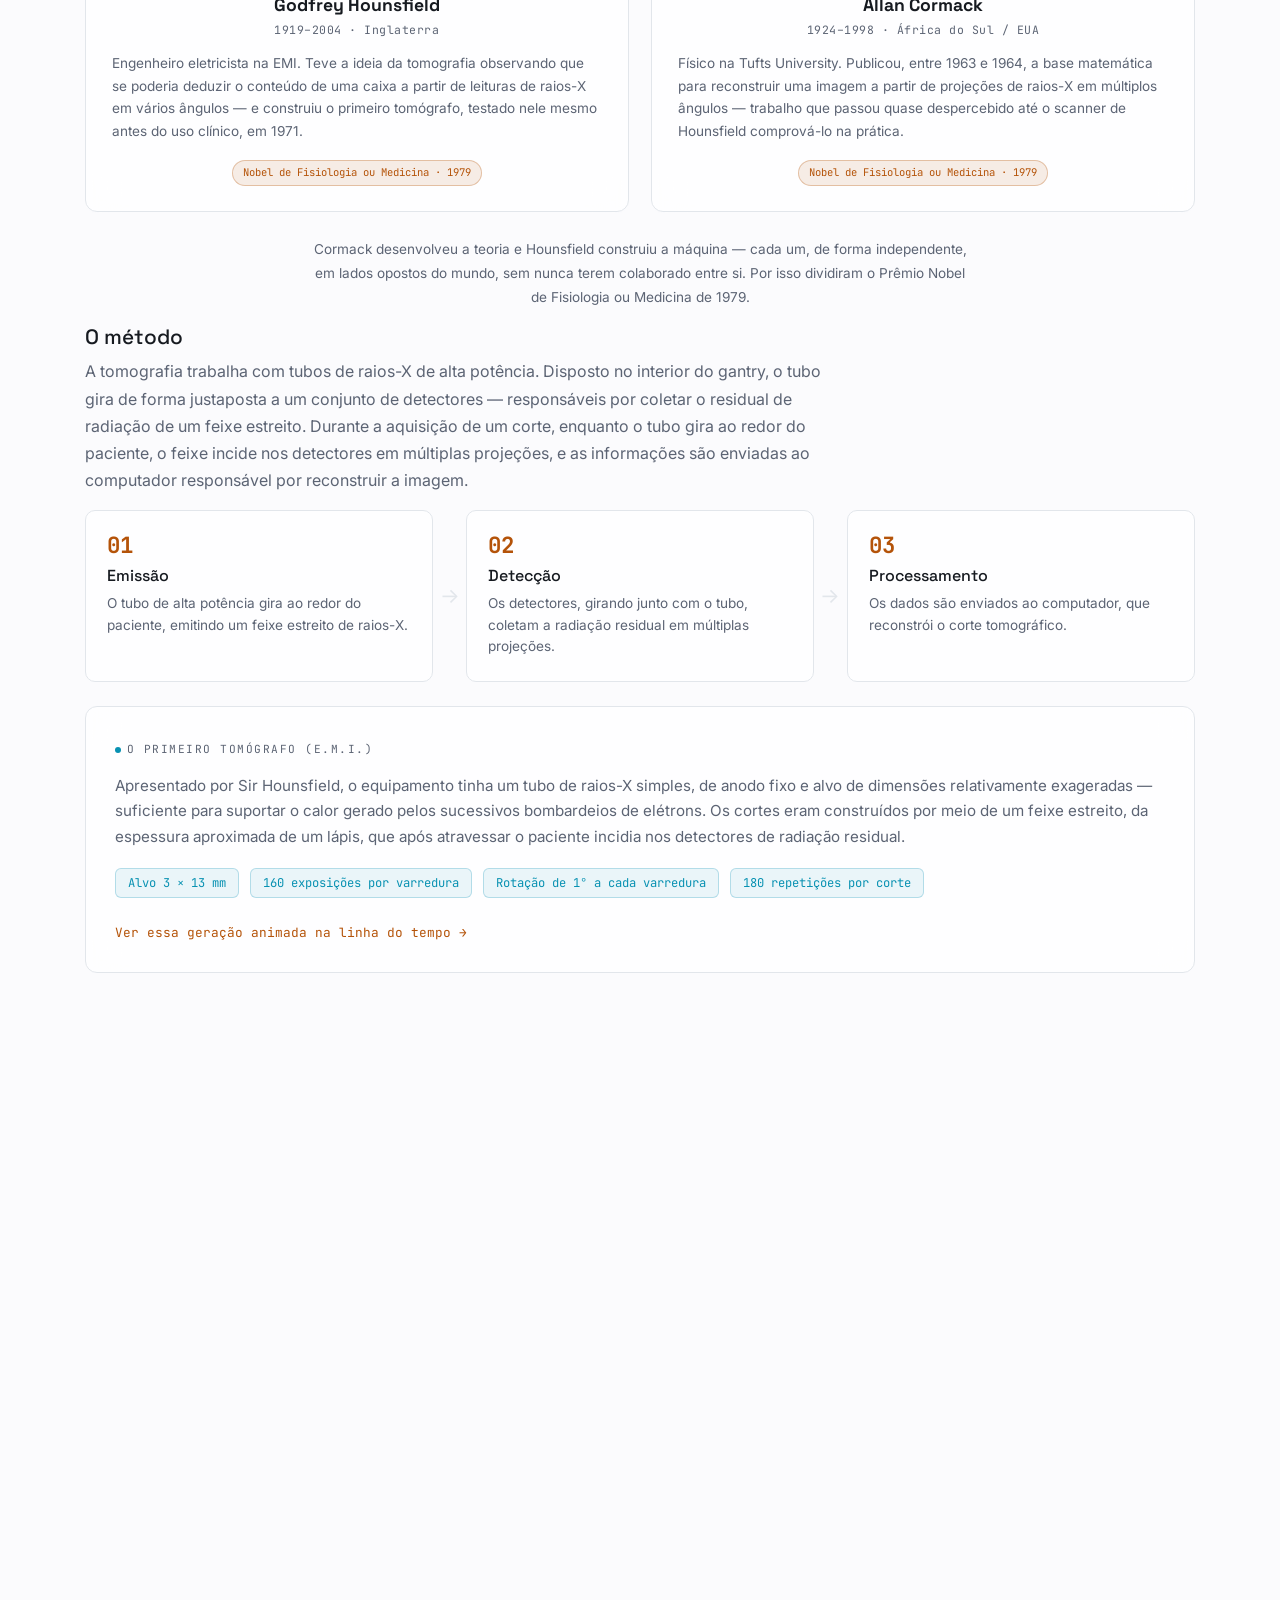
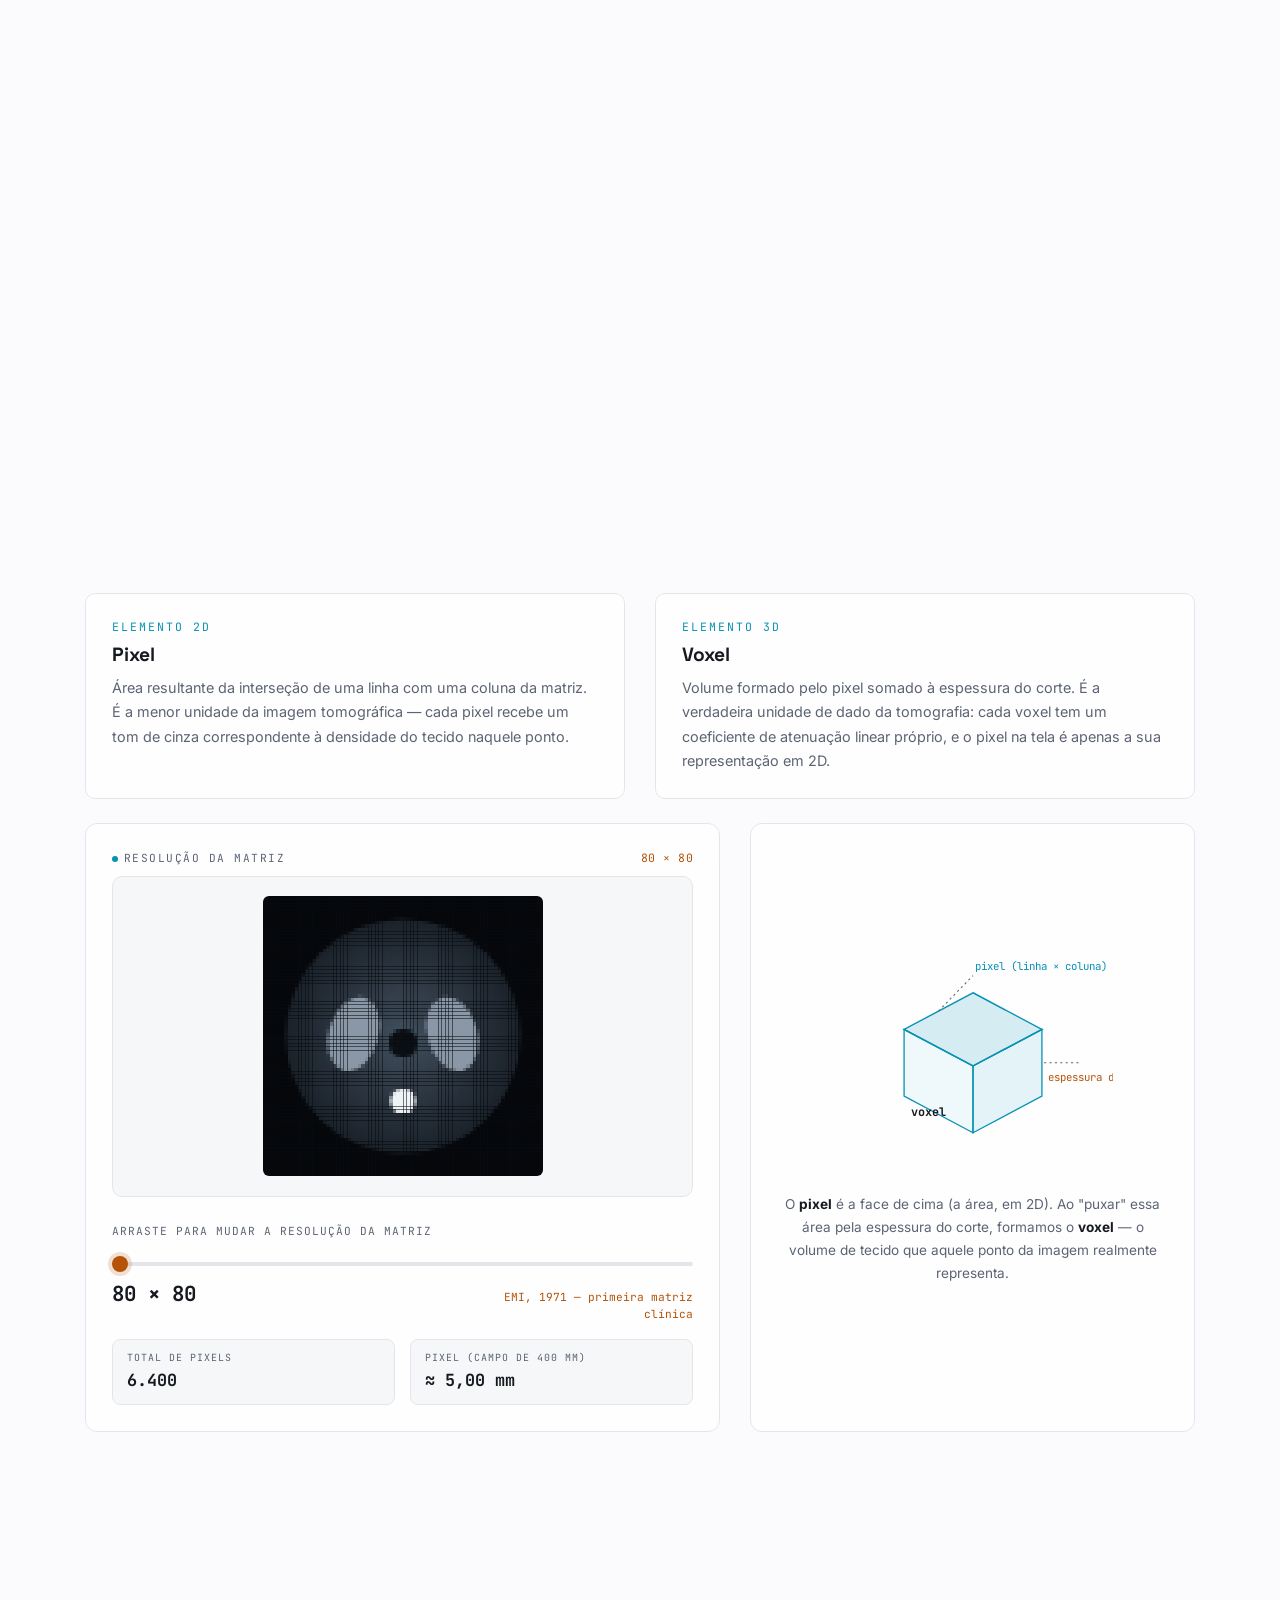
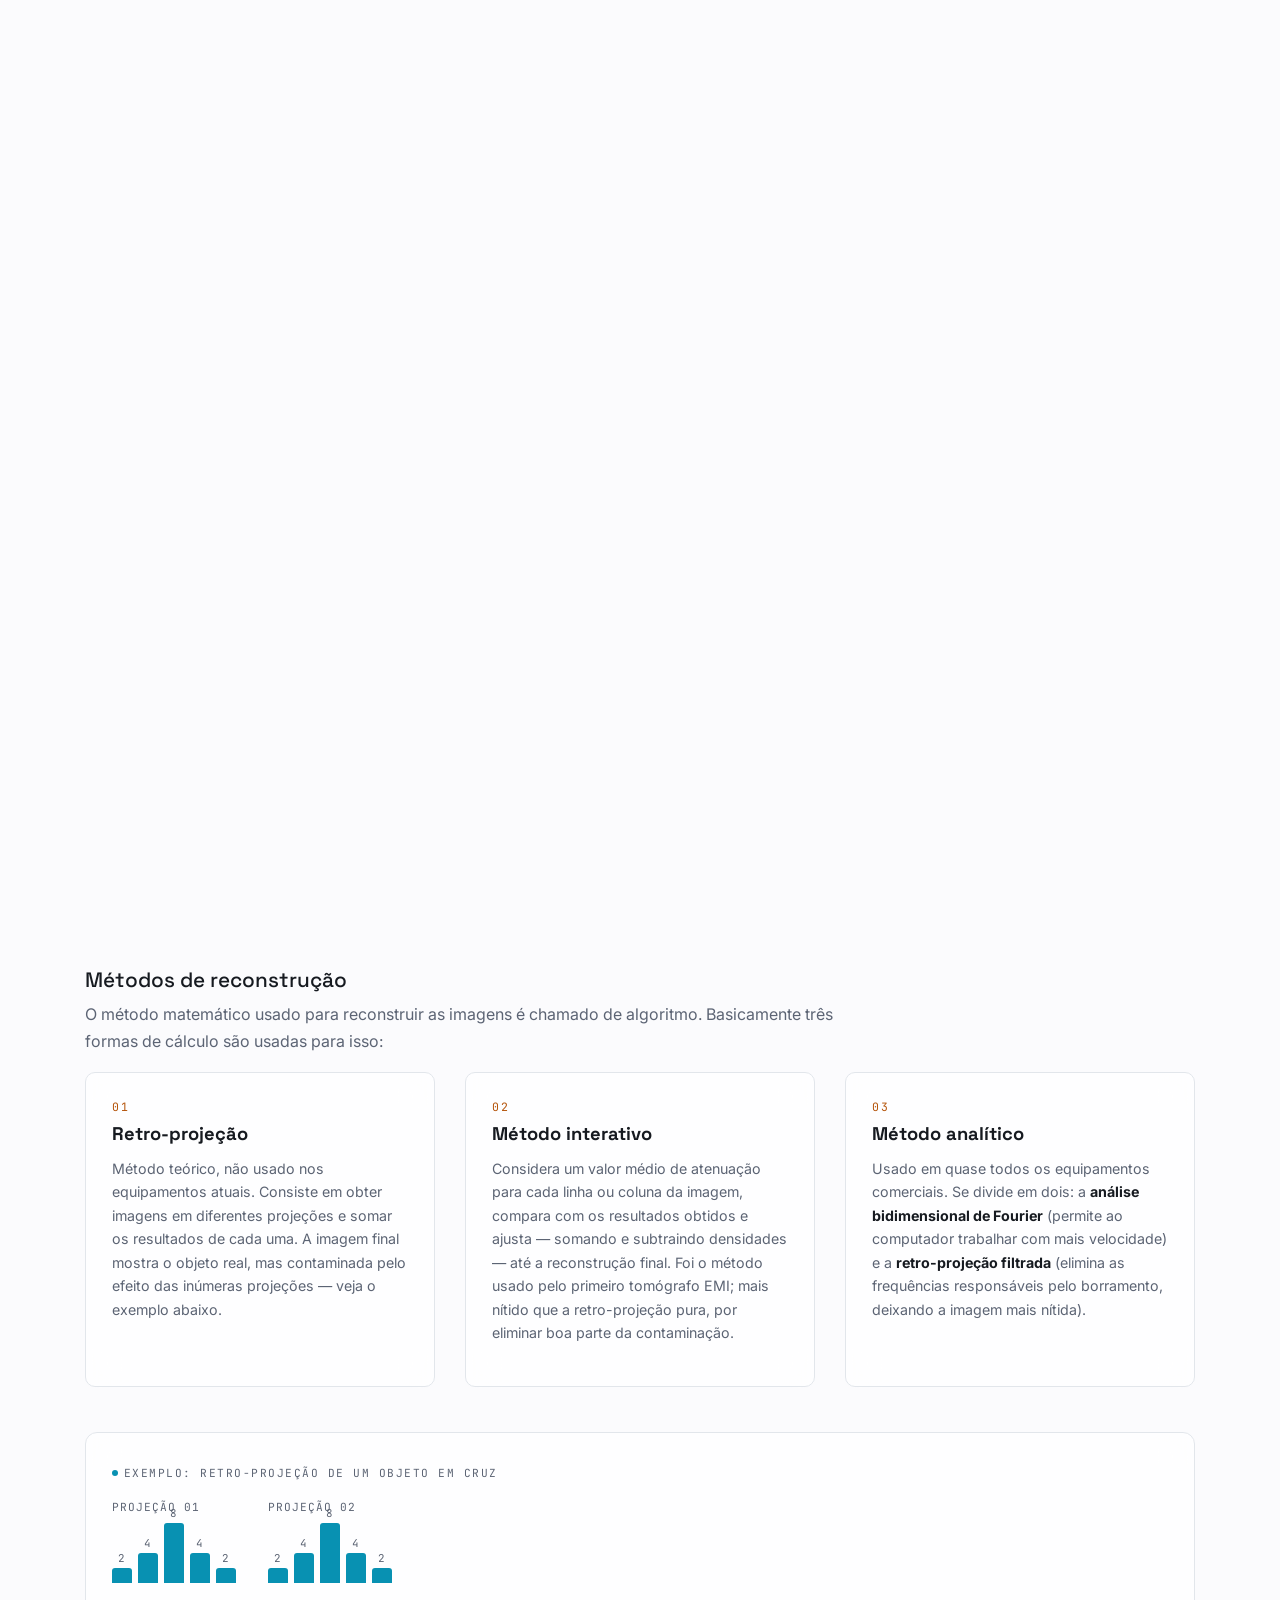
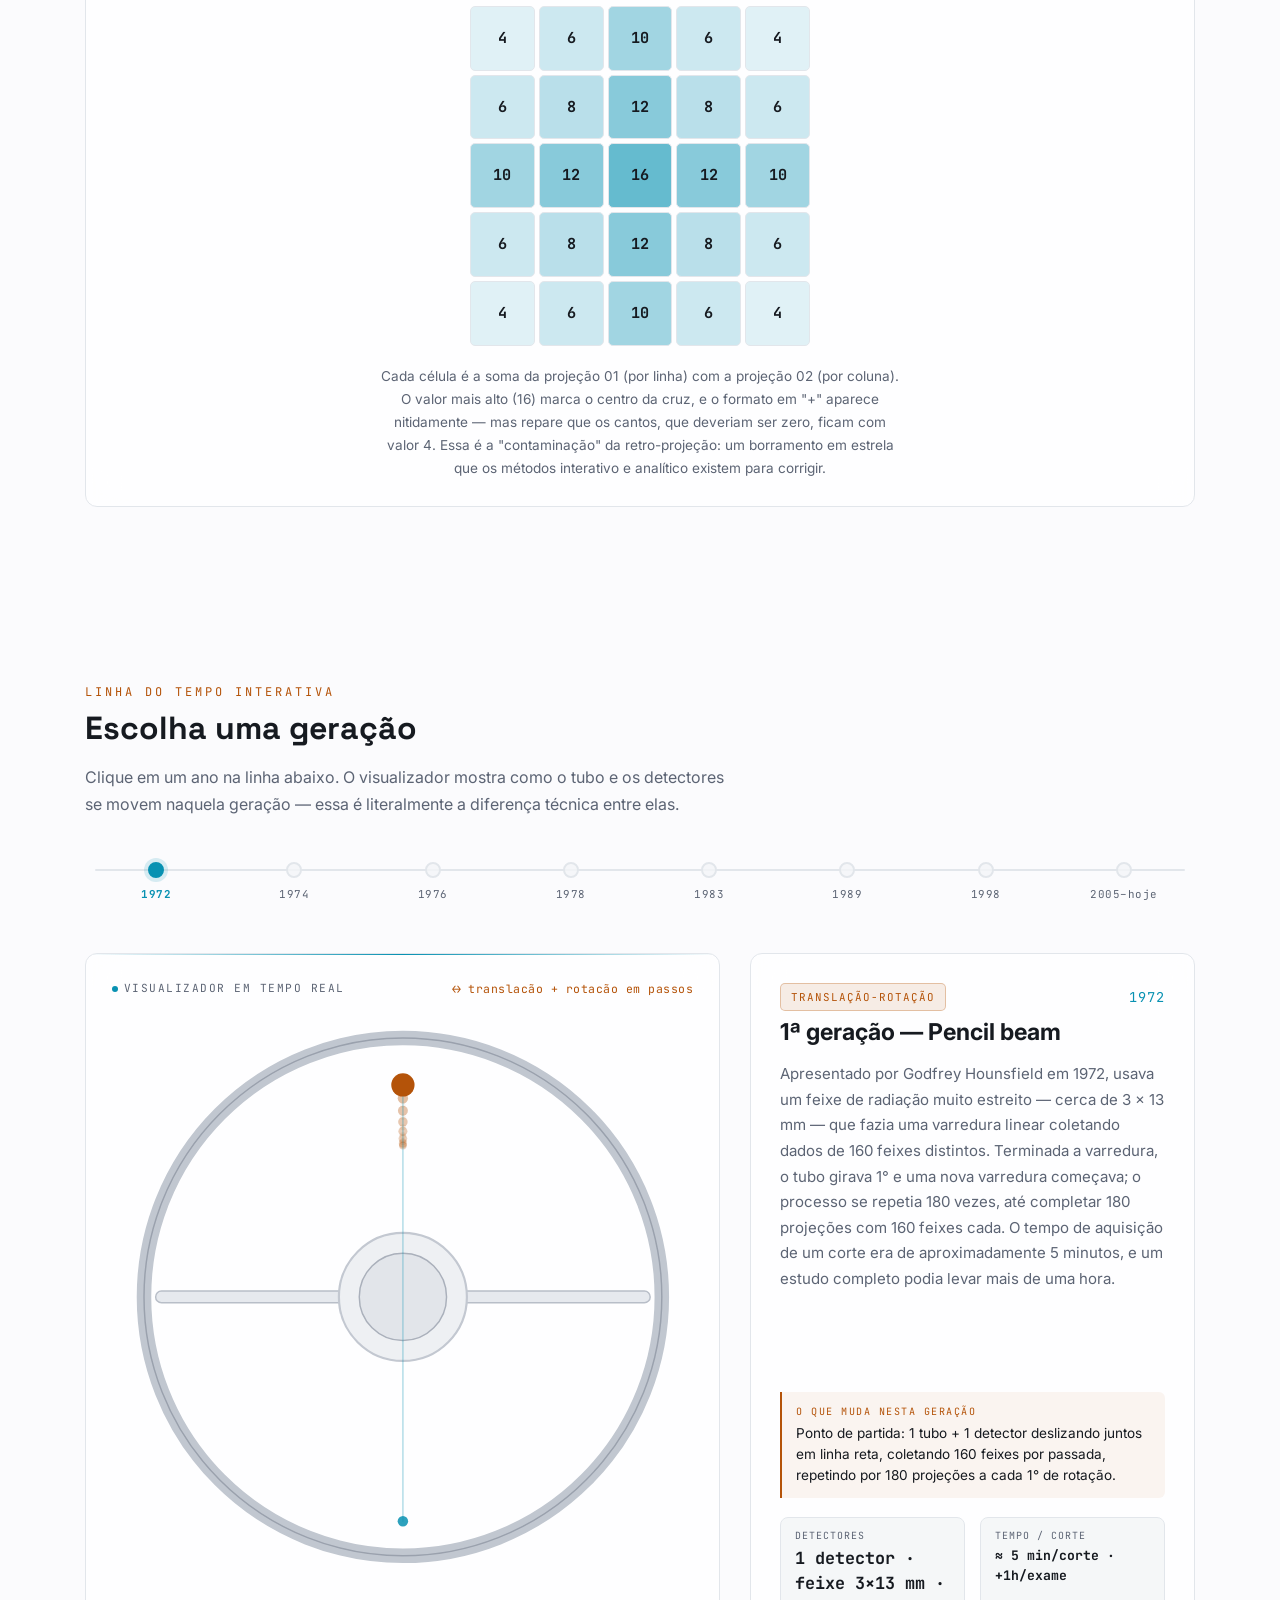
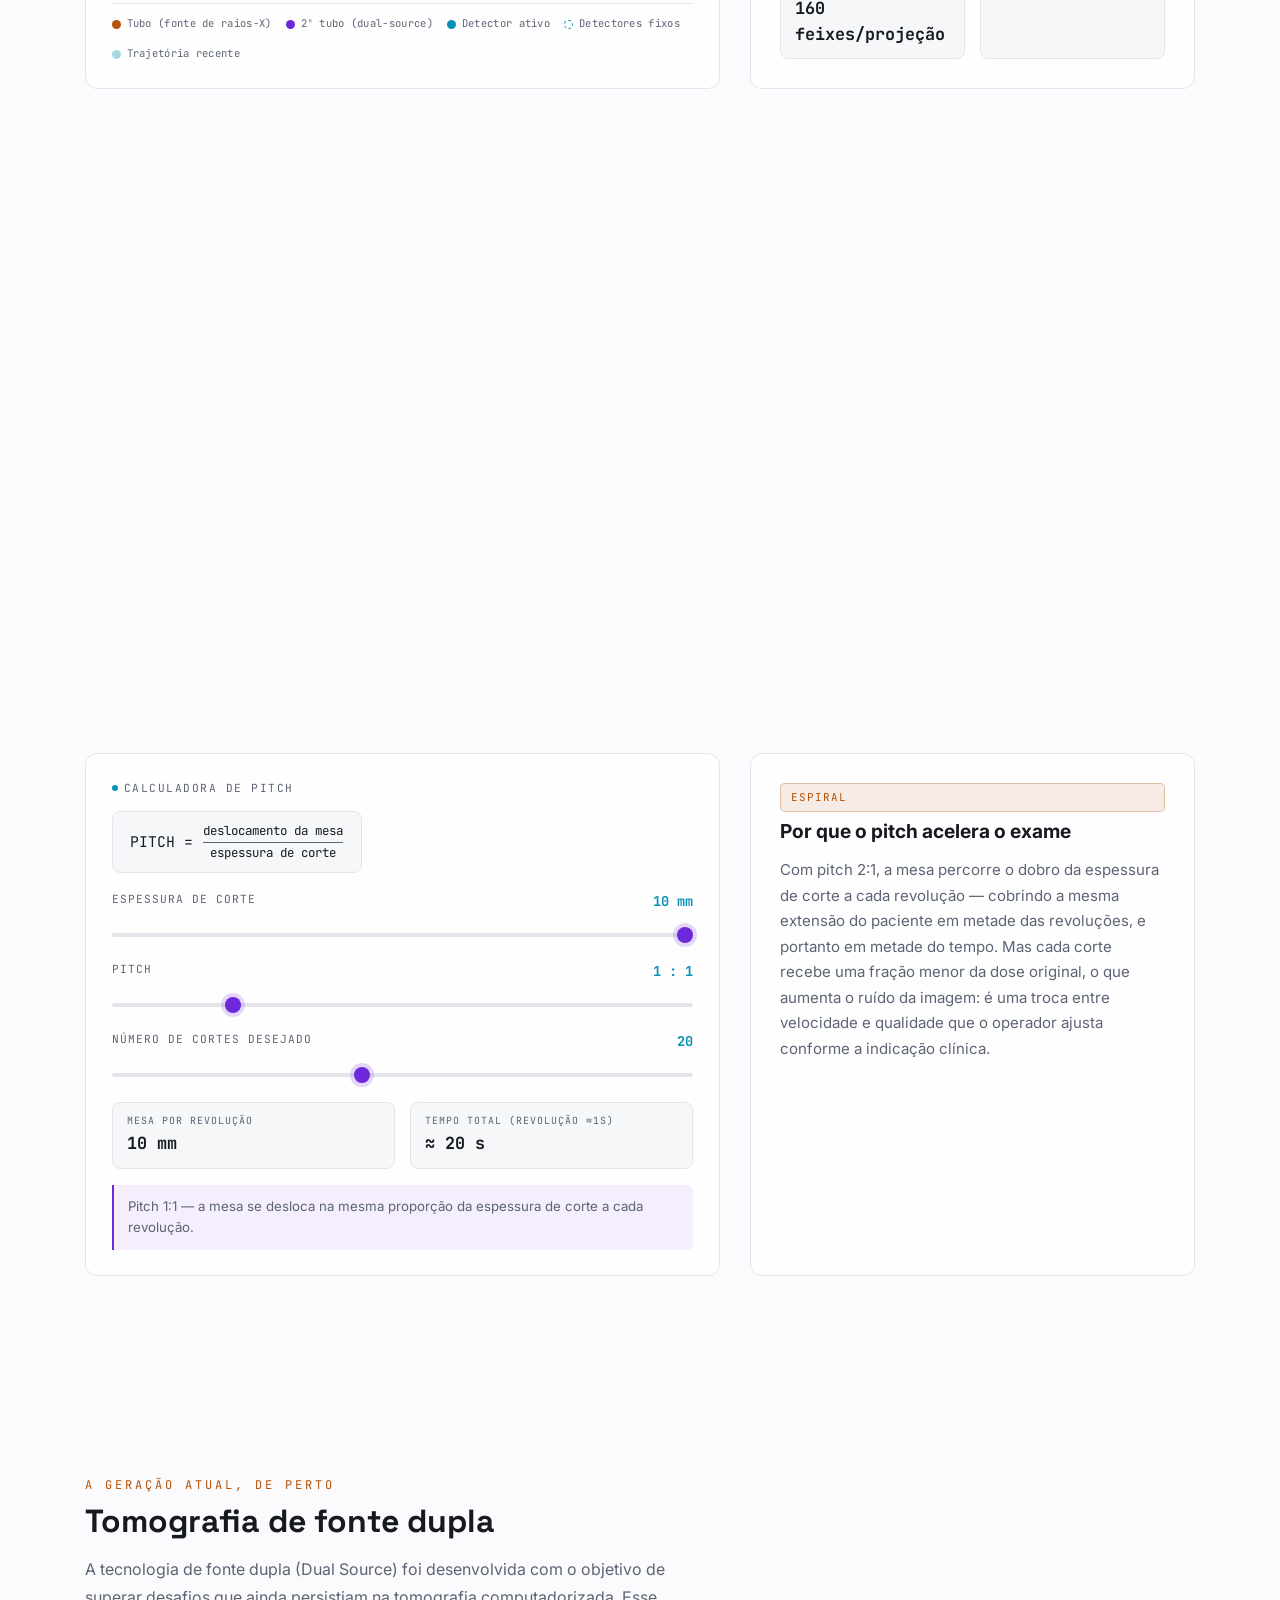
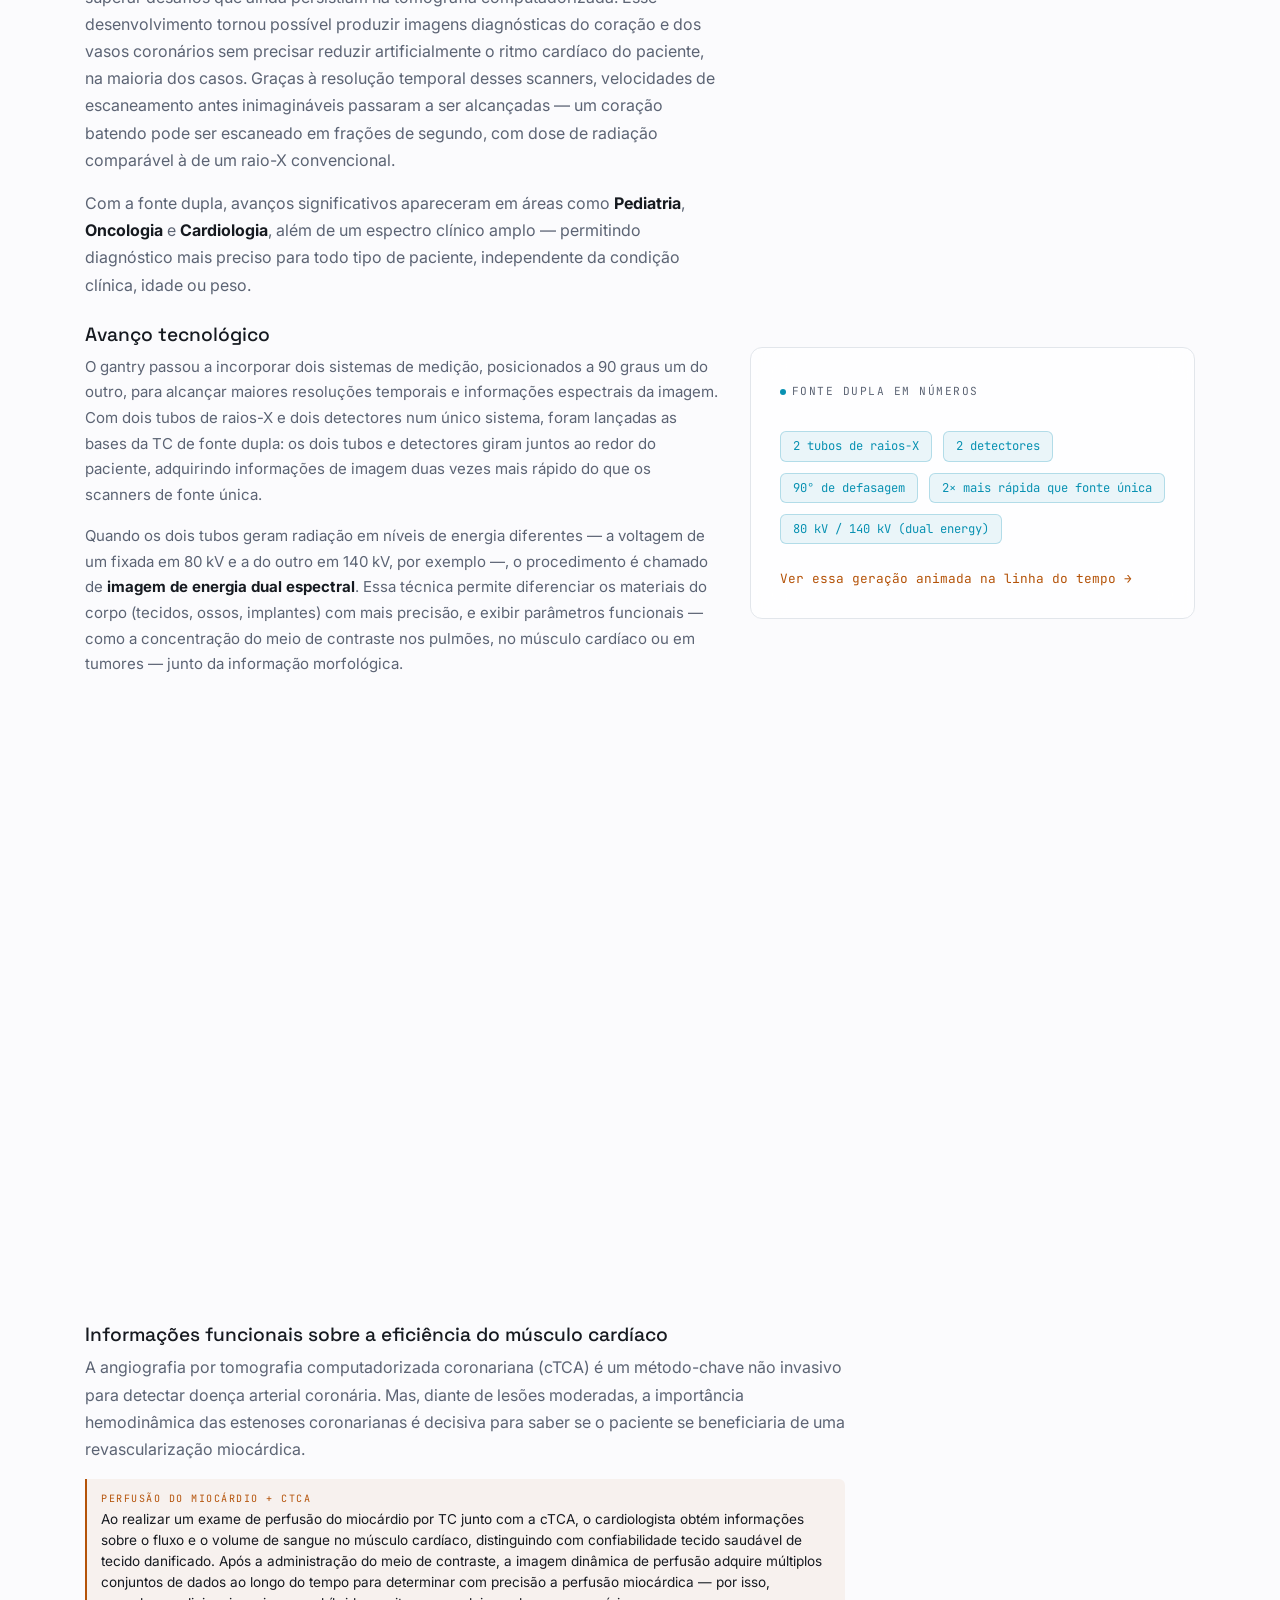
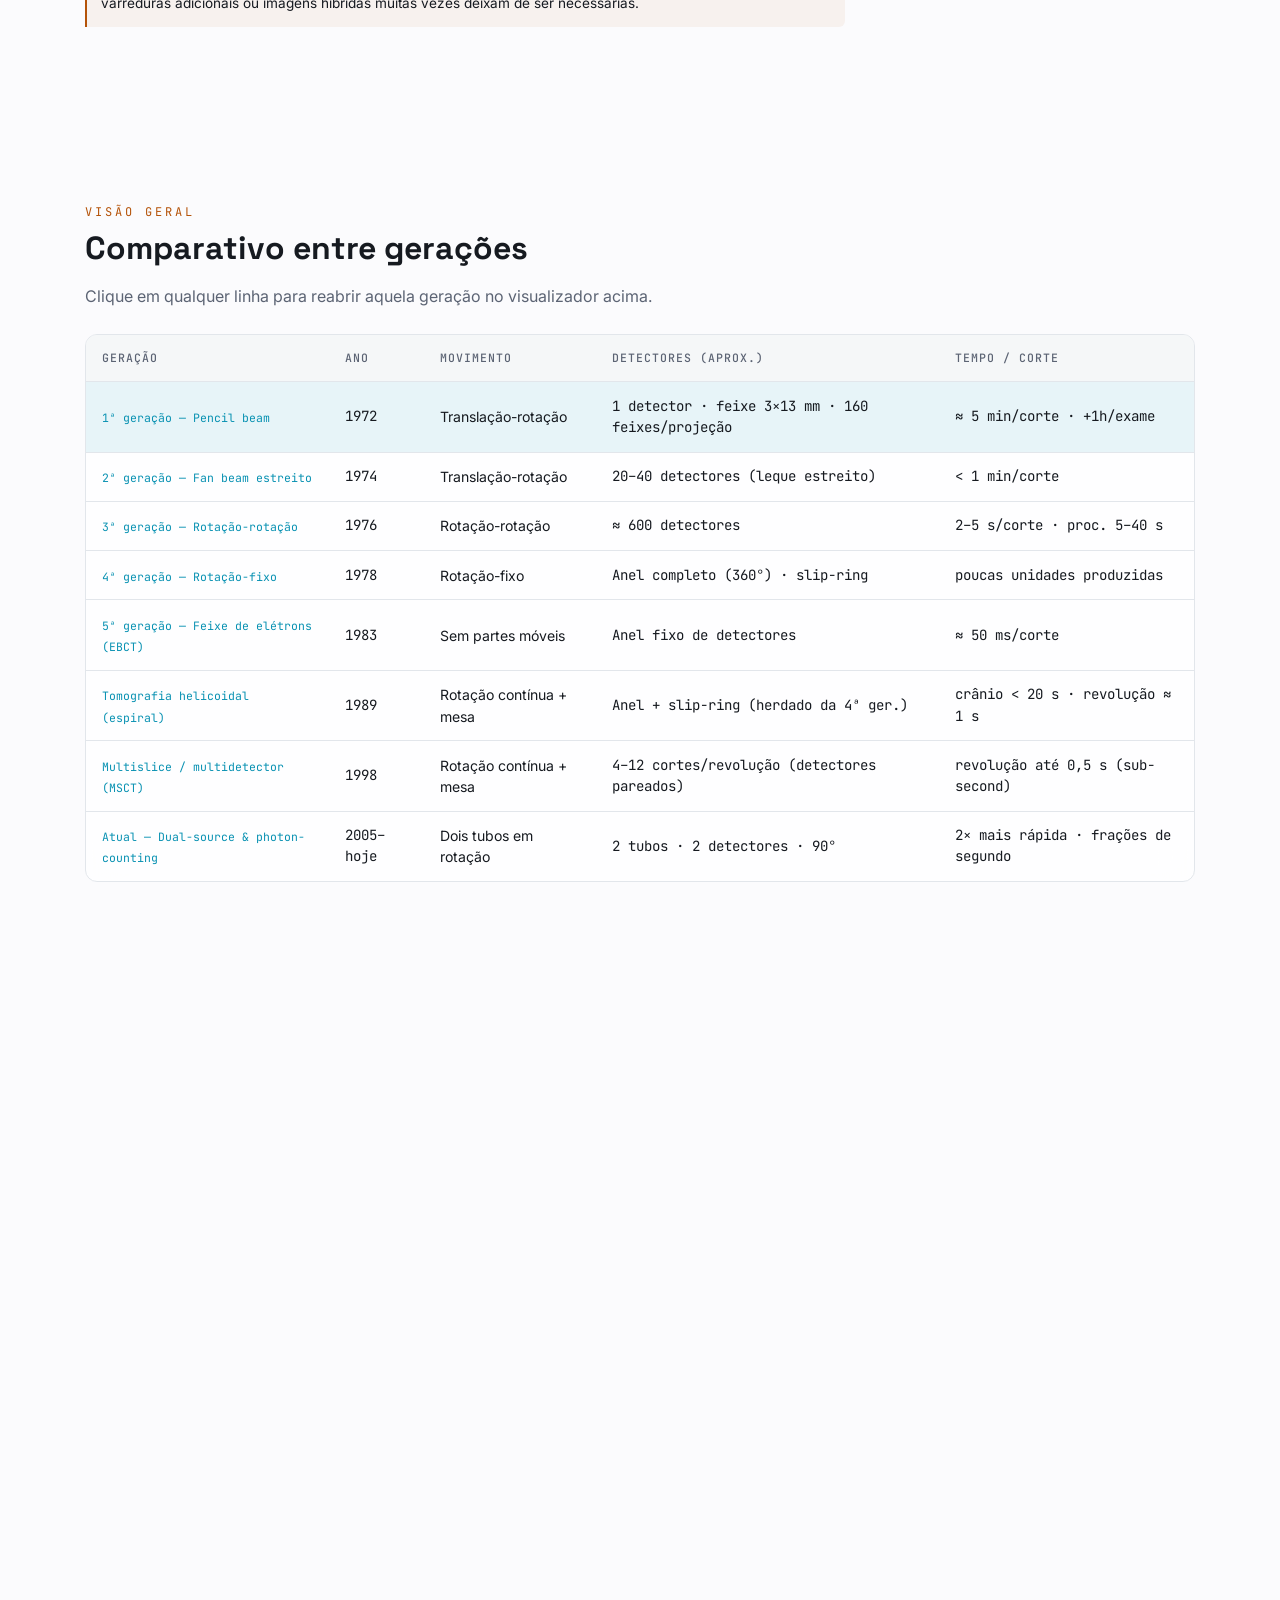
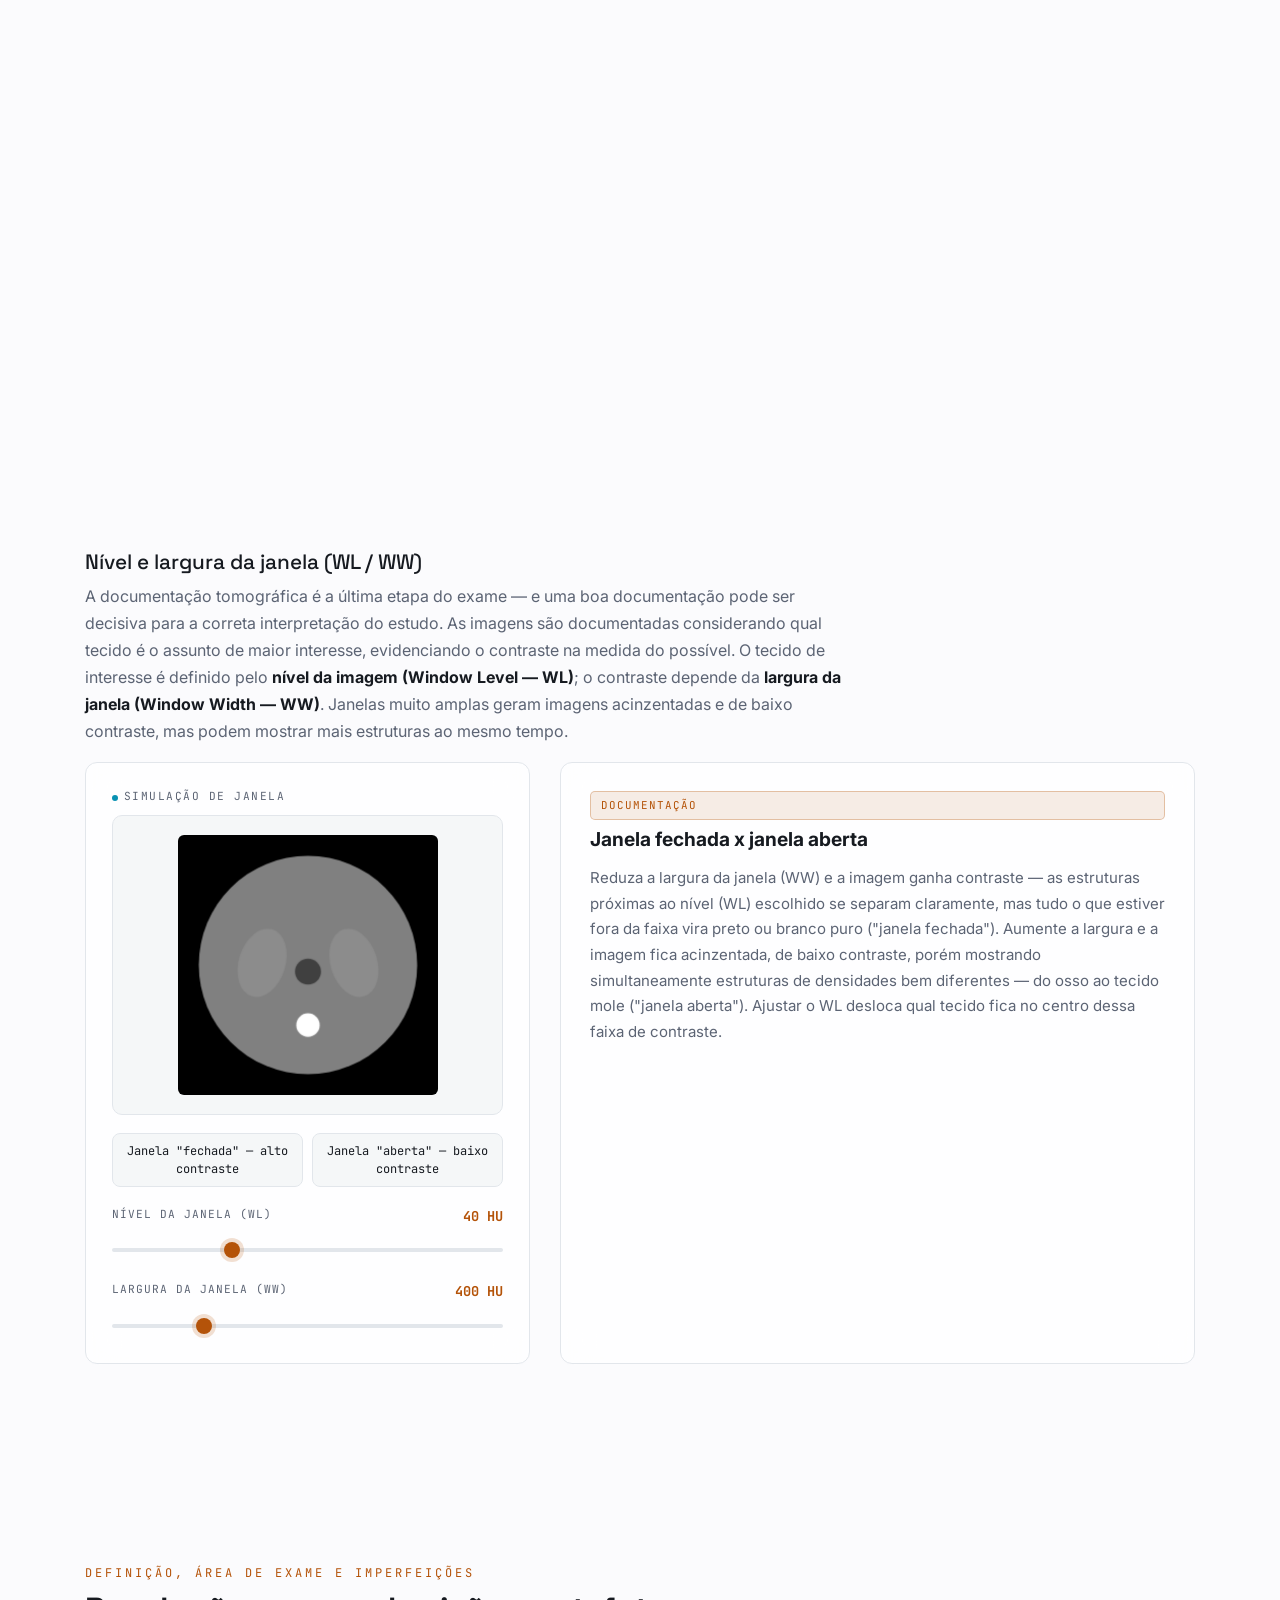
==== commit 0cc8bbb7: "Add planejamento de crânio" ====
--- a/index.html
+++ b/index.html
@@ -24,7 +24,7 @@
 
 <nav class="navbar navbar-expand-md navbar-scan fixed-top py-3">
     <div class="container">
-        <a class="navbar-brand" href="#top">CT<span> · </span>Benito Moran</a>
+        <a class="navbar-brand" href="#top">CT<span>·</span>AULA 01</a>
         <button class="navbar-toggler" type="button" data-toggle="collapse" data-target="#navMain" style="border-color:#e2e6eb;">
             <span class="navbar-toggler-icon"></span>
         </button>
@@ -43,6 +43,7 @@
                 <li class="nav-item"><a class="nav-link" href="#fov-artefatos">FOV e artefatos</a></li>
                 <li class="nav-item"><a class="nav-link" href="#seguranca">Segurança</a></li>
                 <li class="nav-item"><a class="nav-link" href="#protocolo-cranio">Protocolo: crânio</a></li>
+                <li class="nav-item"><a class="nav-link" href="protocolo.html">Protocolos completos ↗</a></li>
             </ul>
         </div>
     </div>
@@ -1185,17 +1186,28 @@
             <div class="row mt-3">
                 <div class="col-lg-5 mb-4">
                     <div class="position-diagram-panel">
-                        <svg viewBox="0 0 260 220" xmlns="http://www.w3.org/2000/svg">
-                            <path d="M60 130 Q50 70 100 45 Q150 20 190 55 Q210 75 200 110 Q195 135 175 150 L170 175 L150 175 L148 155 Q120 165 95 155 L88 175 L70 175 L72 148 Q55 140 60 130 Z" fill="#eef0f3" stroke="#aab0bb" stroke-width="1.5"/>
-                            <circle cx="118" cy="88" r="4" fill="#5c6474"/>
-                            <path d="M165 95 Q172 96 176 100" stroke="#5c6474" stroke-width="1.5" fill="none"/>
-                            <line x1="118" y1="88" x2="176" y2="100" stroke="#b45309" stroke-width="2" stroke-dasharray="5 4"/>
-                            <text x="120" y="78" font-family="JetBrains Mono, monospace" font-size="9" fill="#b45309">linha órbito-meatal</text>
-                            <rect x="65" y="150" width="130" height="16" fill="rgba(8,145,178,0.14)" stroke="#0891b2" stroke-width="1"/>
-                            <text x="70" y="196" font-family="JetBrains Mono, monospace" font-size="9" fill="#0891b2">fossa posterior · cortes de 2–5 mm</text>
-                            <rect x="62" y="108" width="140" height="40" fill="rgba(109,40,217,0.10)" stroke="#6d28d9" stroke-width="1"/>
-                            <text x="70" y="212" font-family="JetBrains Mono, monospace" font-size="9" fill="#6d28d9">supratentorial · cortes de 8–10 mm</text>
-                        </svg>
+                        <div class="protocol-gallery" style="flex-direction:column;">
+                            <div class="protocol-photo">
+                                <div class="scout-image-wrap static">
+                                    <img src="img/scout-ap.jpg" alt="Scout AP de crânio com planejamento">
+                                    <div class="scout-line line-end" style="top:12%;"></div>
+                                    <div class="scout-line line-start" style="top:82%;"></div>
+                                    <div class="scout-handle handle-end" style="top:12%;">FIM · VÉRTEX</div>
+                                    <div class="scout-handle handle-start" style="top:82%;">INÍCIO · FORAME MAGNO</div>
+                                </div>
+                                <div class="protocol-photo-caption">Scout AP — planejamento do início e fim dos cortes.</div>
+                            </div>
+                            <div class="protocol-photo">
+                                <div class="scout-image-wrap static">
+                                    <img src="img/scout-lateral.jpg" alt="Scout lateral de crânio com planejamento">
+                                    <div class="scout-line line-end" style="top:12%;"></div>
+                                    <div class="scout-line line-start" style="top:82%;"></div>
+                                    <div class="scout-handle handle-end" style="top:12%;">FIM</div>
+                                    <div class="scout-handle handle-start" style="top:82%;">INÍCIO</div>
+                                </div>
+                                <div class="protocol-photo-caption">Scout lateral — mesmo planejamento, outro ângulo.</div>
+                            </div>
+                        </div>
                     </div>
                 </div>
                 <div class="col-lg-7 mb-4">
@@ -1231,6 +1243,8 @@
                 </table>
             </div>
             <a class="spotlight-link" href="#hounsfield" style="margin-top:0.8rem;display:inline-flex;">Testar esses valores na simulação de janela ↑</a>
+            <br>
+            <a class="spotlight-link" href="protocolo.html" style="margin-top:0.6rem;display:inline-flex;">Ver o protocolo técnico completo, com parâmetros de aquisição e fotos de posicionamento ↗</a>
         </div>
     </div>
 </section>
@@ -1238,7 +1252,7 @@
 <footer class="footer-scan">
     <div class="container">
         <div class="d-flex flex-wrap justify-content-between align-items-center">
-            <span> Introdução à Tomografia Computadorizada </span>
+            <span>Aula 01 · Introdução à Tomografia Computadorizada</span>
             <span class="mono">HTML5 · CSS3 · Bootstrap 4 · JavaScript</span>
         </div>
         <div class="footer-contact">
--- a/css/style.css
+++ b/css/style.css
@@ -729,6 +729,85 @@
 .slice-zone-item{display:flex;align-items:center;gap:10px;font-size:0.85rem;color:var(--text-muted);}
 .slice-zone-swatch{width:14px;height:14px;border-radius:3px;flex-shrink:0;}
 
+/* ---------- protocol spec grid & gallery (protocolo.html) ---------- */
+.spec-grid{
+    display:grid;grid-template-columns:repeat(auto-fill, minmax(150px, 1fr));gap:10px;
+    margin-top:1rem;
+}
+.spec-item{
+    background:var(--bg-panel-2);border:1px solid var(--border-col);border-radius:8px;
+    padding:0.8rem 0.9rem;
+}
+.spec-label{
+    font-family:var(--font-mono);font-size:0.62rem;color:var(--text-muted);
+    letter-spacing:1px;text-transform:uppercase;
+}
+.spec-value{font-family:var(--font-mono);font-size:1rem;color:var(--text-main);font-weight:700;margin-top:3px;}
+
+.protocol-gallery{display:flex;gap:1.2rem;flex-wrap:wrap;margin-top:1.2rem;}
+.protocol-photo{
+    flex:1;min-width:240px;background:var(--bg-panel);border:1px solid var(--border-col);
+    border-radius:12px;overflow:hidden;
+    backdrop-filter:blur(18px) saturate(140%);-webkit-backdrop-filter:blur(18px) saturate(140%);
+}
+.protocol-photo img{width:100%;height:auto;display:block;}
+.protocol-photo-caption{
+    padding:0.8rem 1rem;font-size:0.82rem;color:var(--text-muted);
+    border-top:1px solid var(--border-col);
+}
+
+.protocol-hero{padding:7rem 0 2.5rem;}
+.protocol-nav-link{
+    display:inline-flex;align-items:center;gap:6px;font-family:var(--font-mono);
+    font-size:0.8rem;color:var(--text-muted);text-decoration:none;margin-bottom:1rem;
+}
+.protocol-nav-link:hover{color:var(--cyan);text-decoration:none;}
+
+/* ---------- scout planning ---------- */
+.scout-row{display:flex;gap:1.4rem;flex-wrap:wrap;justify-content:center;margin-top:1rem;}
+.scout-panel{flex:1;min-width:180px;max-width:220px;text-align:center;}
+.scout-panel svg{width:100%;height:auto;}
+.scout-panel-label{
+    font-family:var(--font-mono);font-size:0.7rem;color:var(--text-muted);
+    letter-spacing:1px;text-transform:uppercase;margin-top:0.6rem;
+}
+.scout-readout{
+    display:flex;justify-content:center;gap:2.2rem;margin-top:1.4rem;flex-wrap:wrap;
+}
+.scout-readout .stat-box{min-width:130px;}
+
+/* ---------- draggable scout planning (real images) ---------- */
+.scout-real-row{display:flex;gap:1.4rem;flex-wrap:wrap;align-items:flex-start;margin-top:1rem;}
+.scout-real-main{flex:1;min-width:220px;}
+.scout-real-side{flex:1;min-width:220px;}
+.scout-image-wrap{
+    position:relative;overflow:hidden;border-radius:10px;border:1px solid var(--border-col);
+    background:#000;user-select:none;-webkit-user-select:none;touch-action:none;
+}
+.scout-image-wrap img{width:100%;display:block;pointer-events:none;-webkit-user-drag:none;}
+.scout-image-wrap.static{opacity:0.92;}
+.scout-line{
+    position:absolute;left:0;right:0;height:0;border-top:2px dashed;
+}
+.scout-line.line-end{border-color:#6d28d9;}
+.scout-line.line-start{border-color:#b45309;}
+.scout-handle{
+    position:absolute;left:50%;transform:translate(-50%,-50%);
+    font-family:var(--font-mono);font-size:0.62rem;font-weight:700;letter-spacing:0.5px;
+    color:#fff;padding:3px 9px;border-radius:12px;cursor:ns-resize;
+    touch-action:none;box-shadow:0 2px 6px rgba(0,0,0,0.35);
+}
+.scout-handle.handle-end{background:#6d28d9;}
+.scout-handle.handle-start{background:#b45309;}
+.scout-sweep-real{
+    position:absolute;left:0;right:0;height:2px;background:#0891b2;
+    box-shadow:0 0 6px rgba(8,145,178,0.8);
+}
+.scout-drag-hint{
+    font-family:var(--font-mono);font-size:0.68rem;color:var(--text-muted);
+    text-align:center;margin-top:0.6rem;
+}
+
 @media (prefers-reduced-motion: reduce){
     .scroll-cue i, .gantry-tag .dot{animation:none!important;}
     .aurora-blob{animation:none!important;}
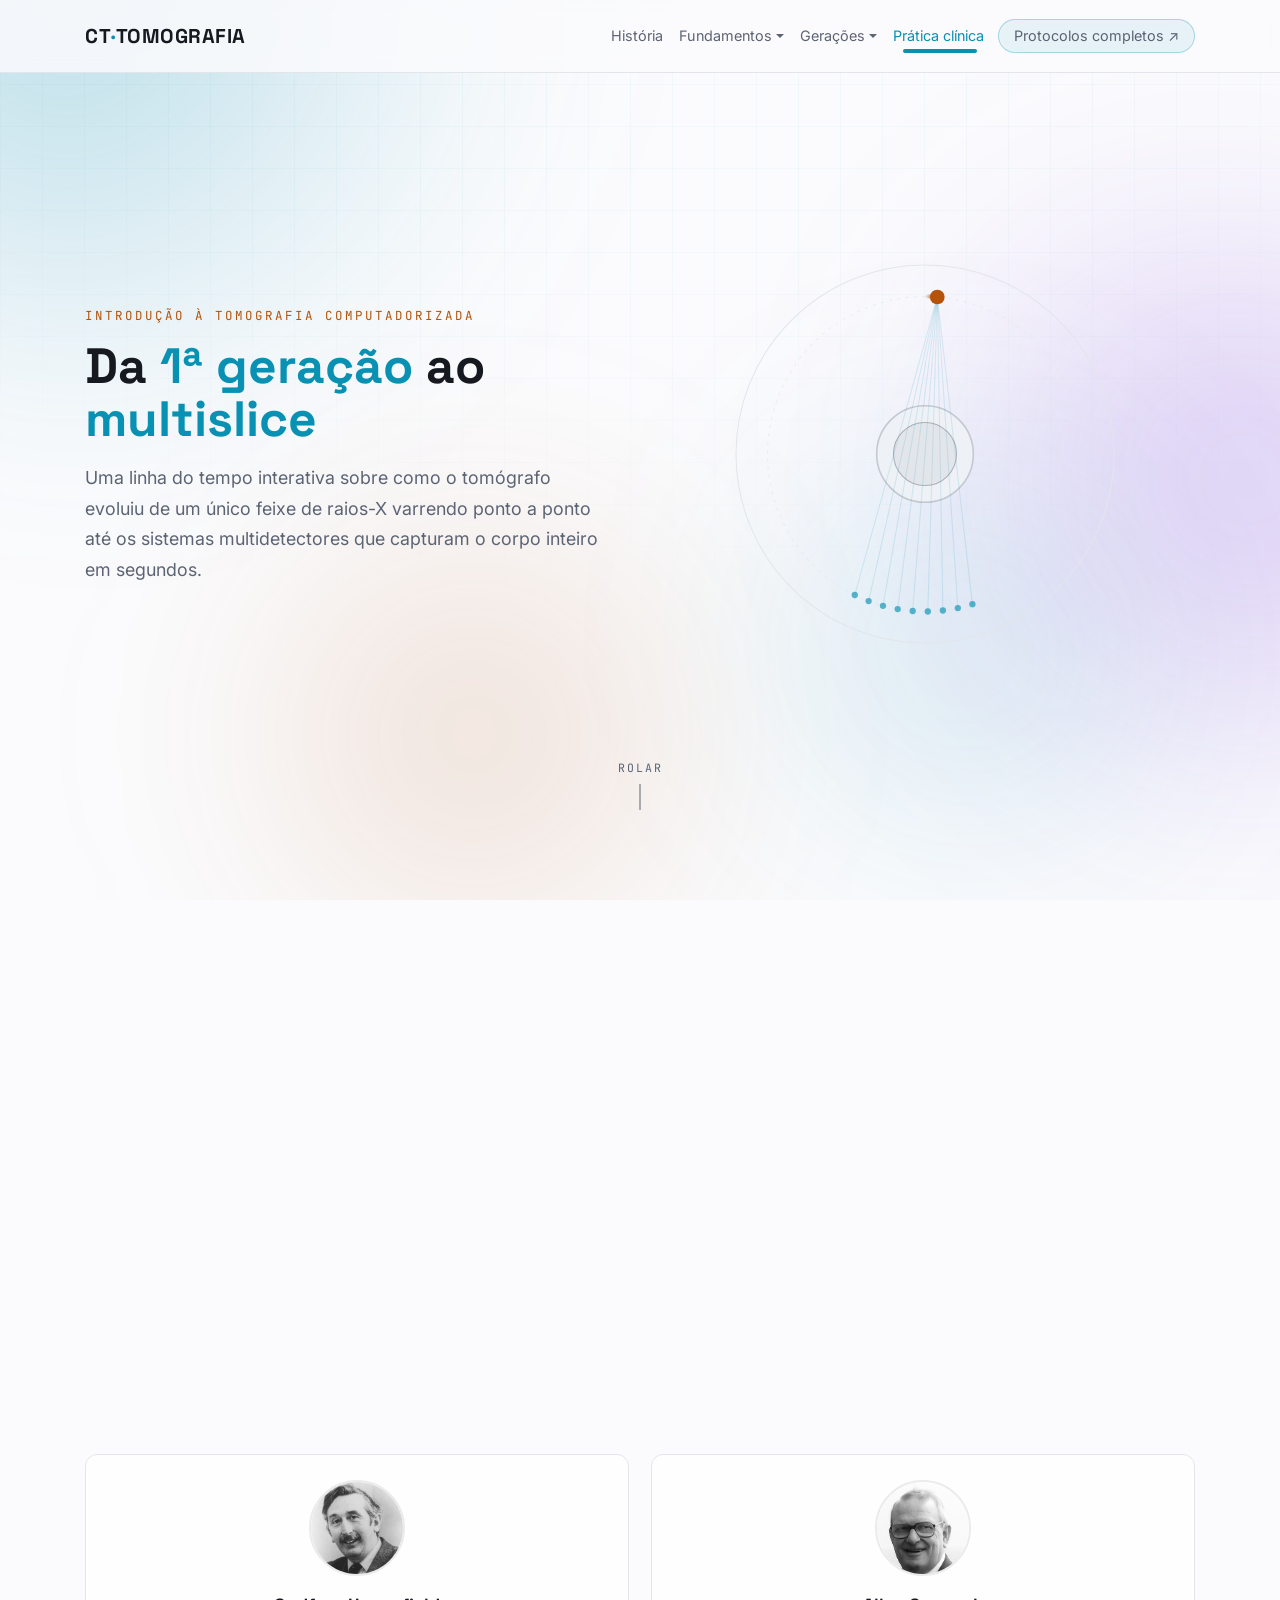
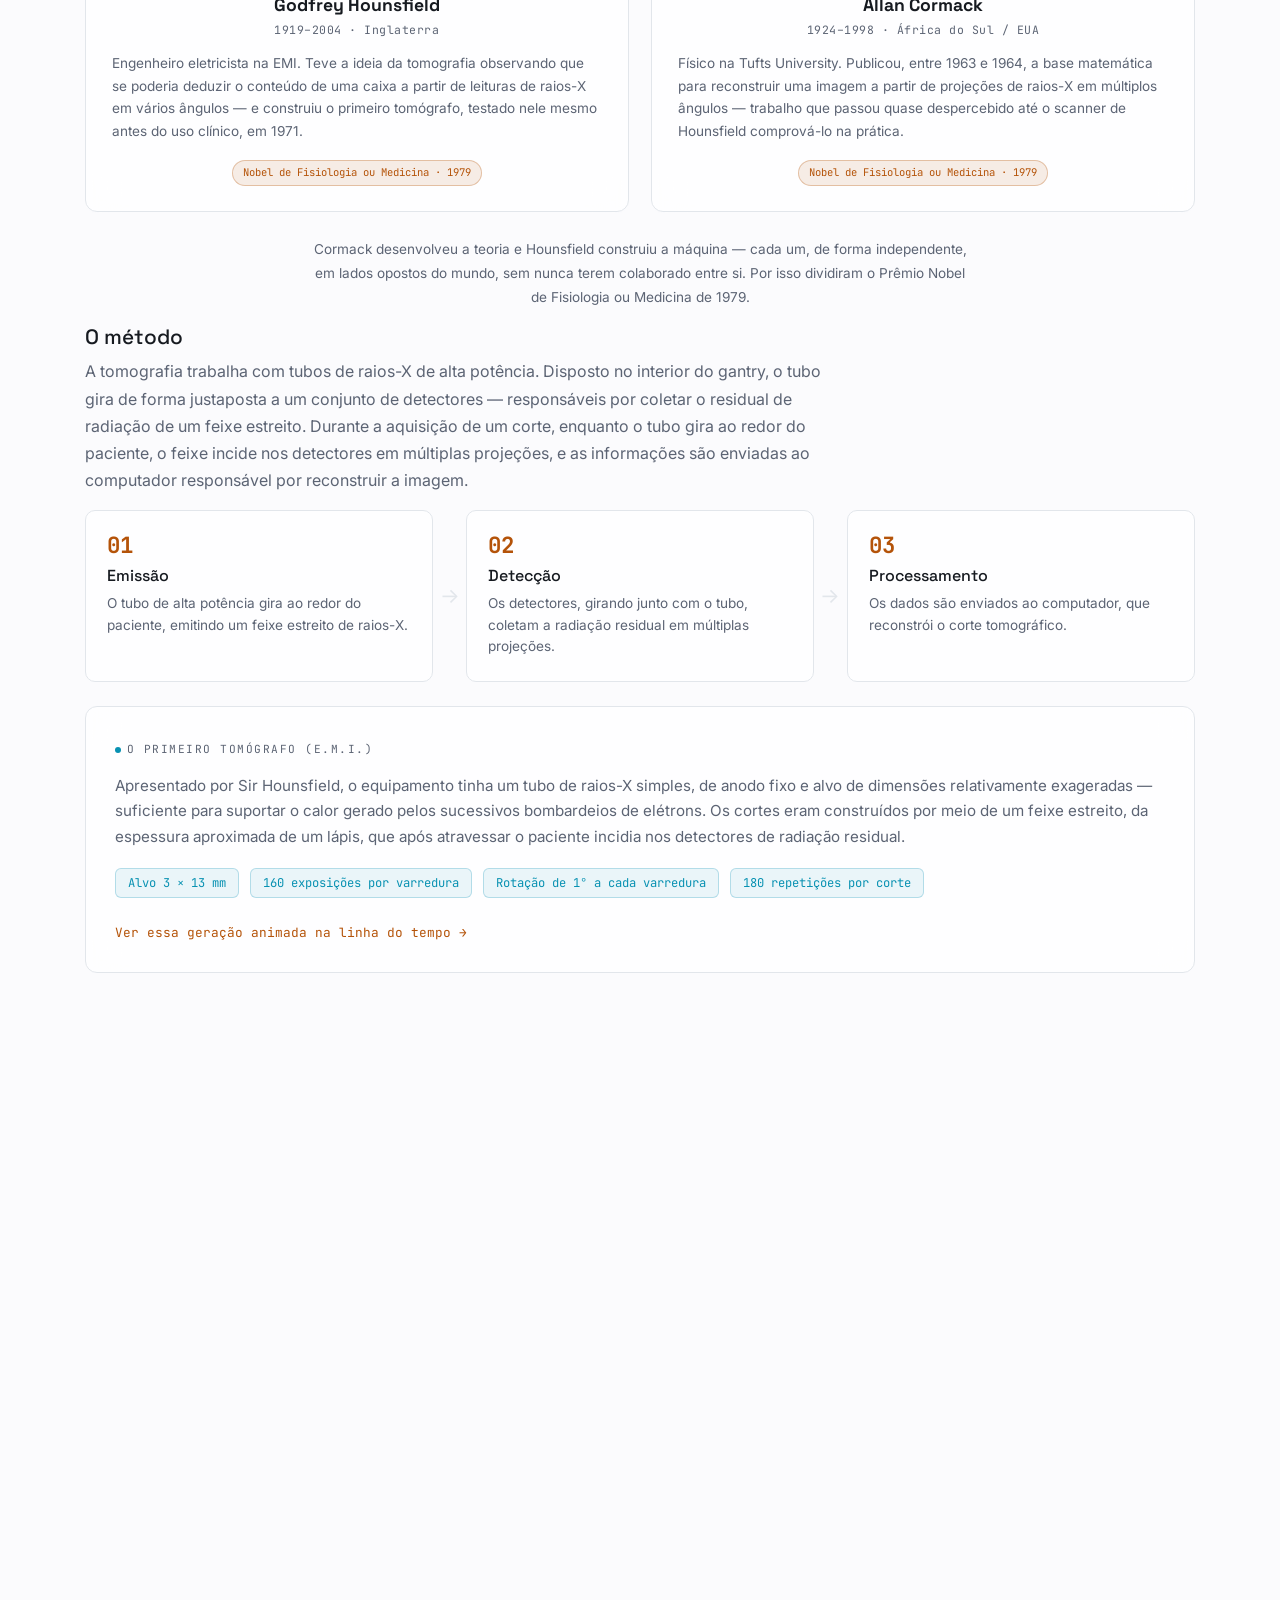
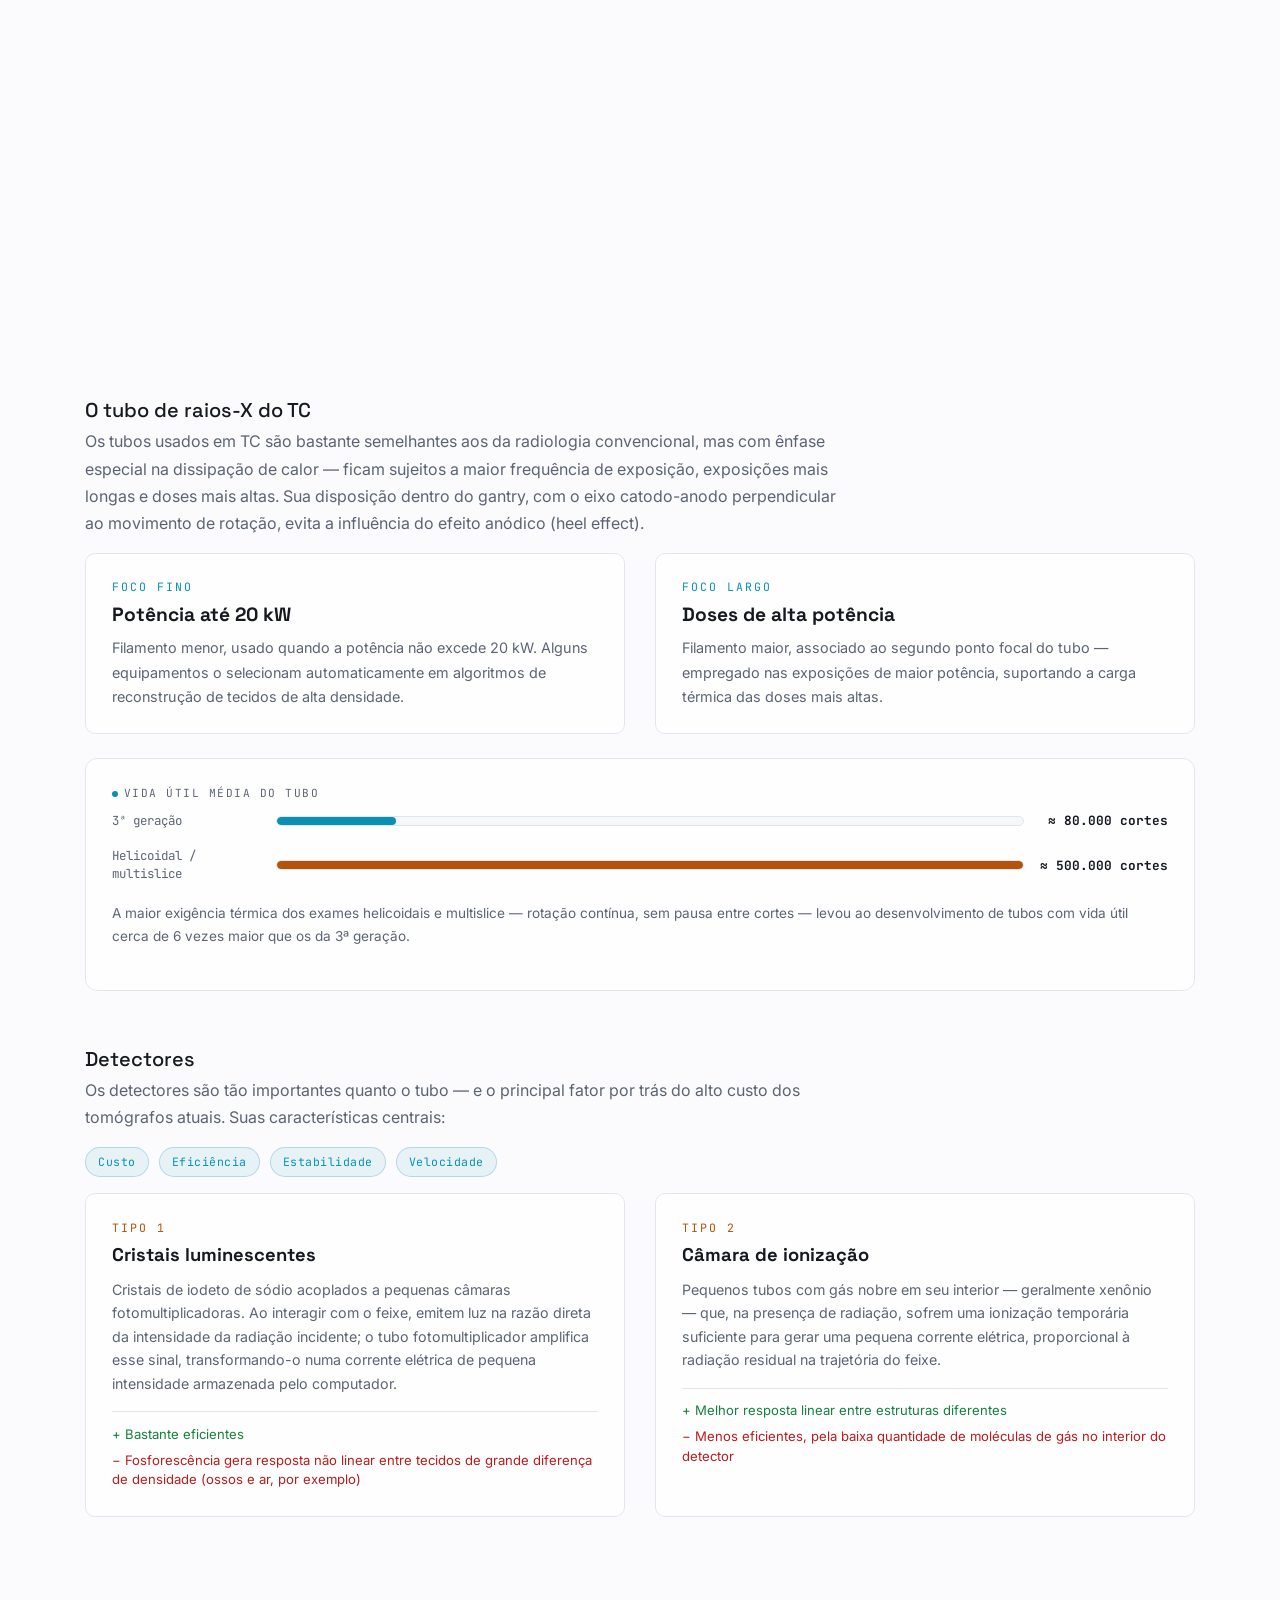
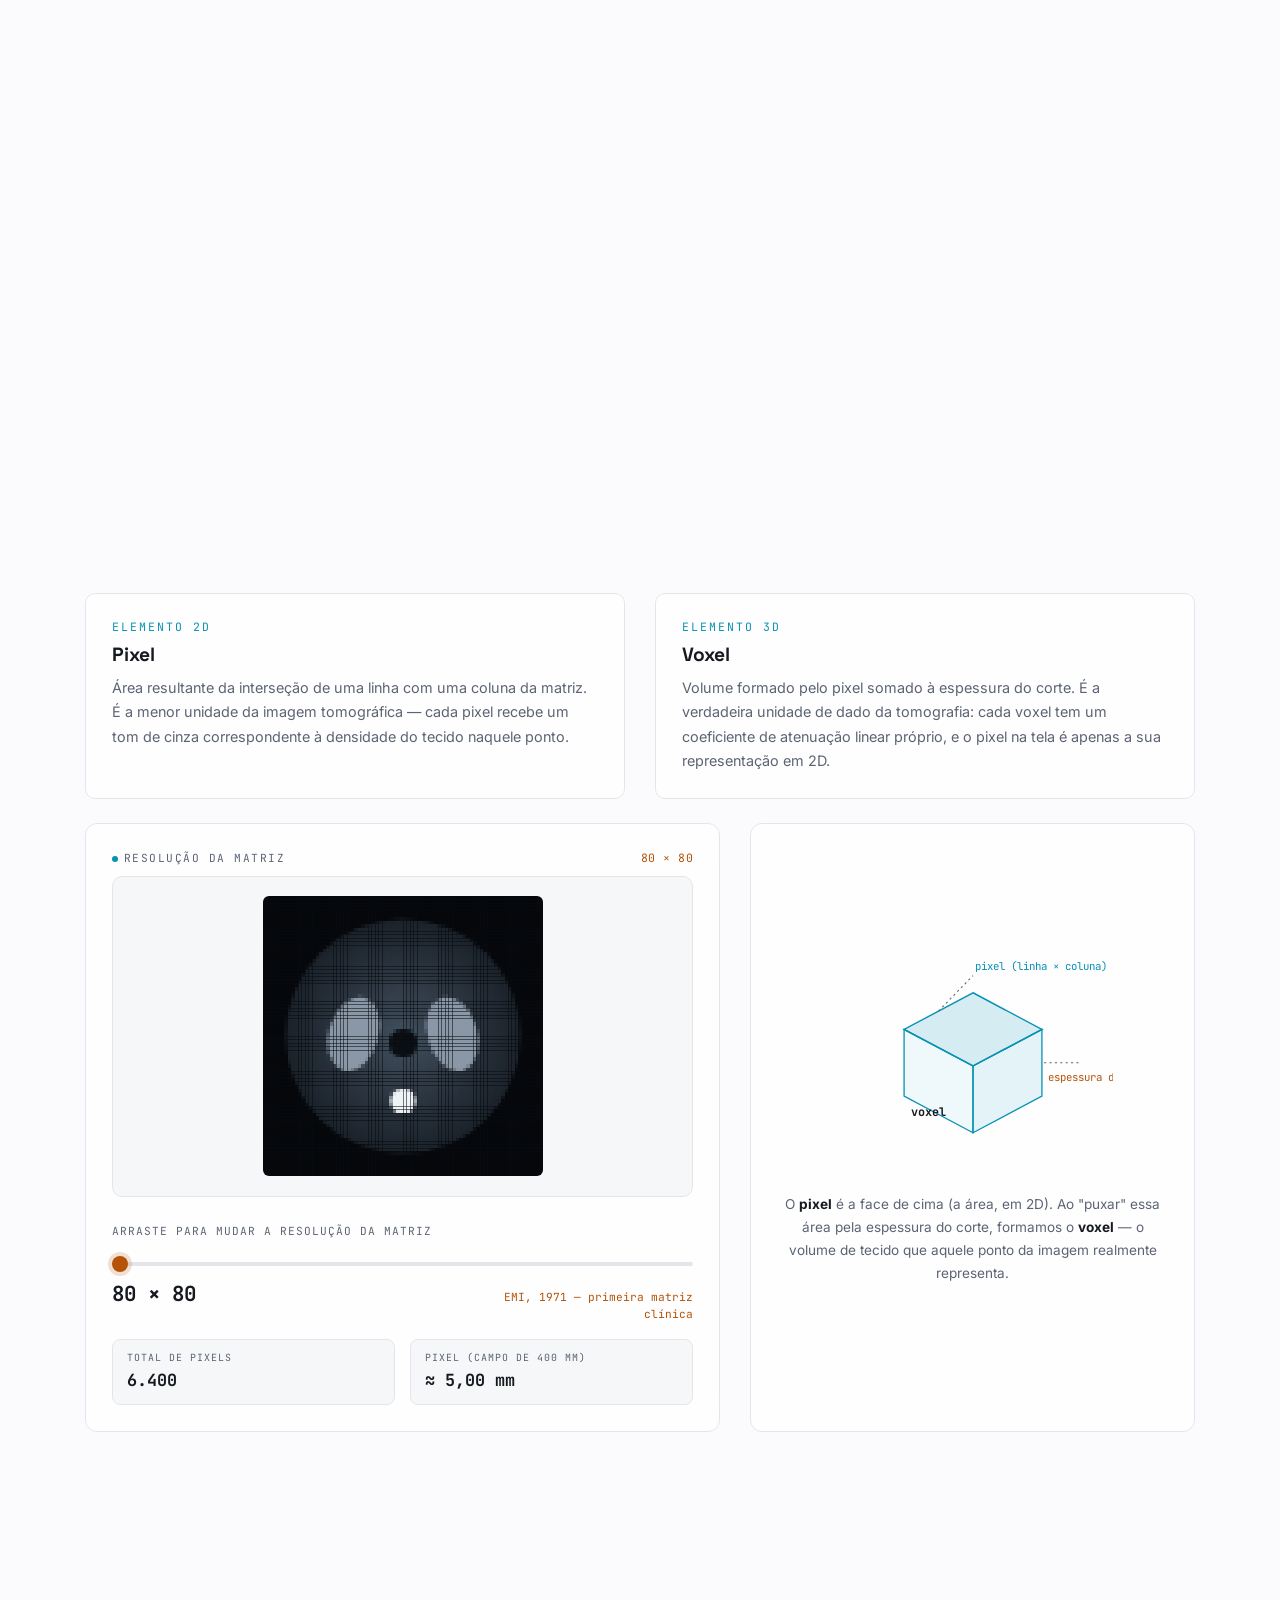
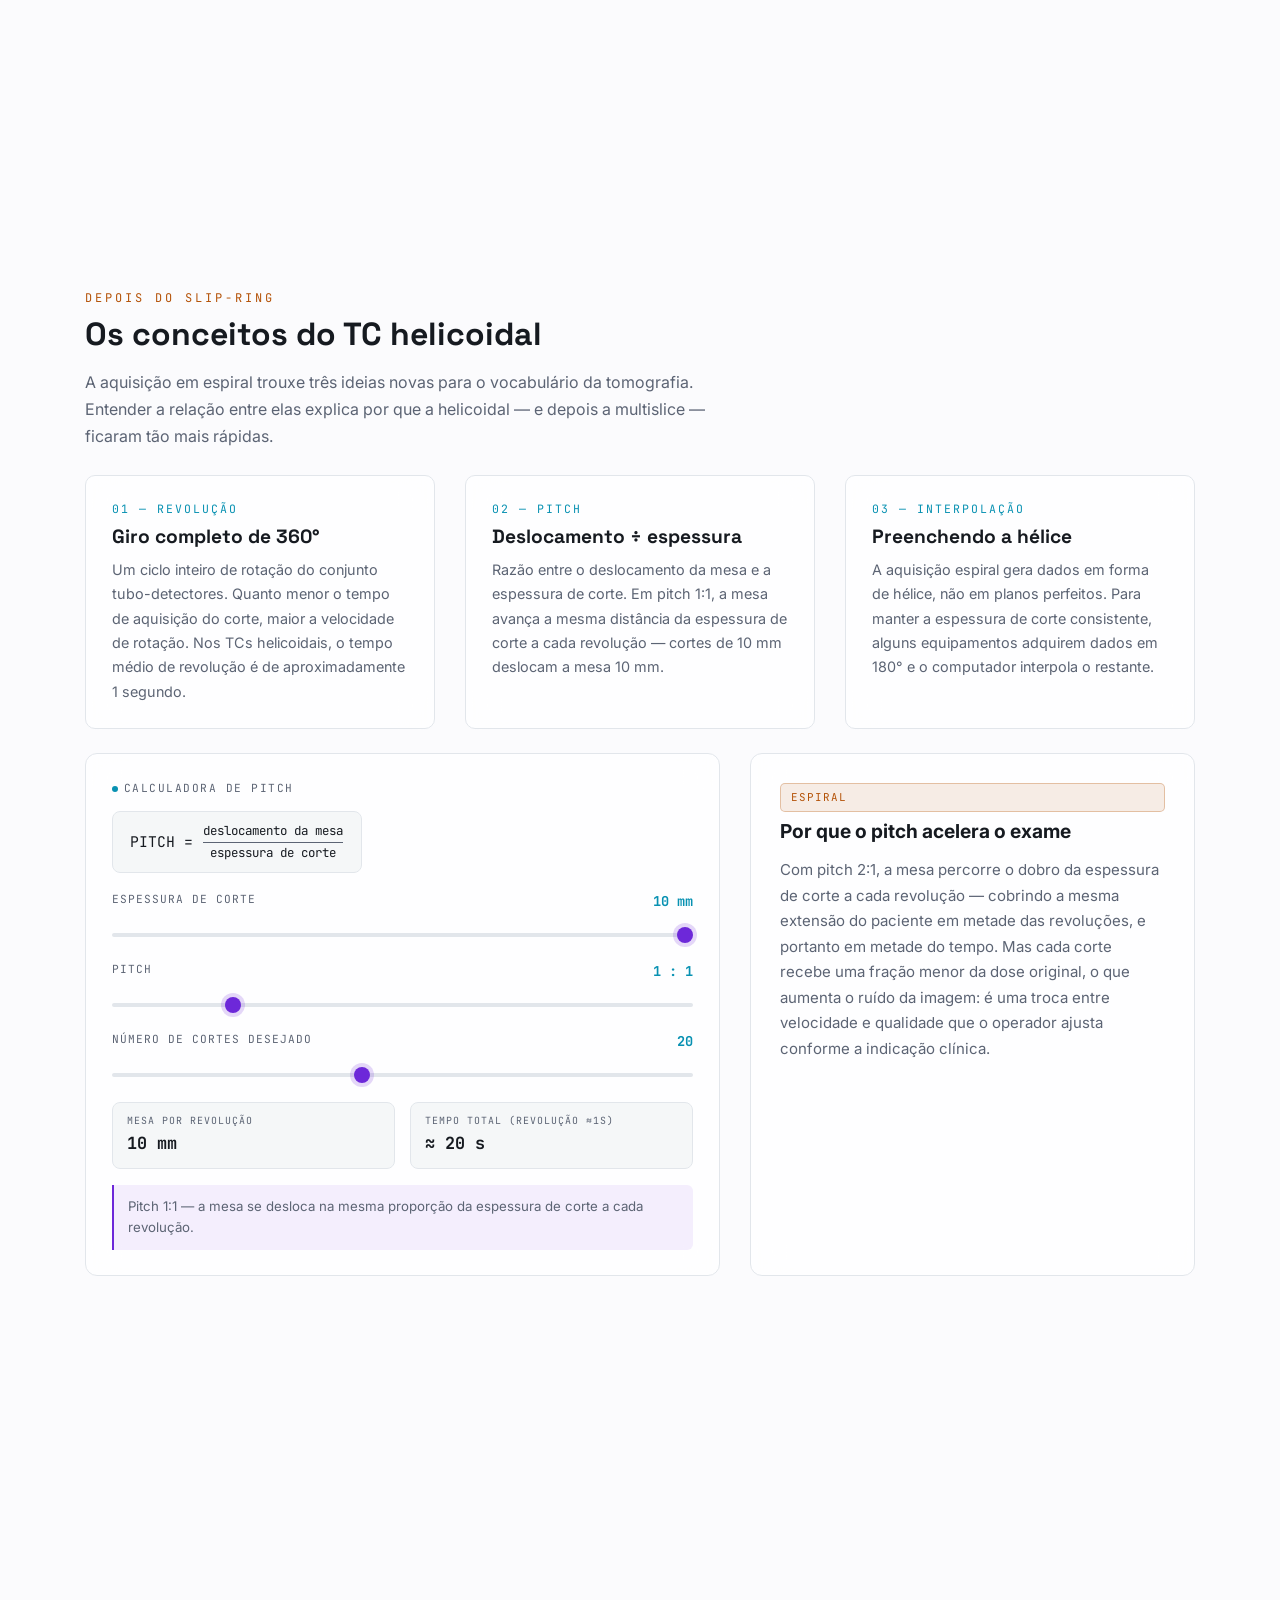
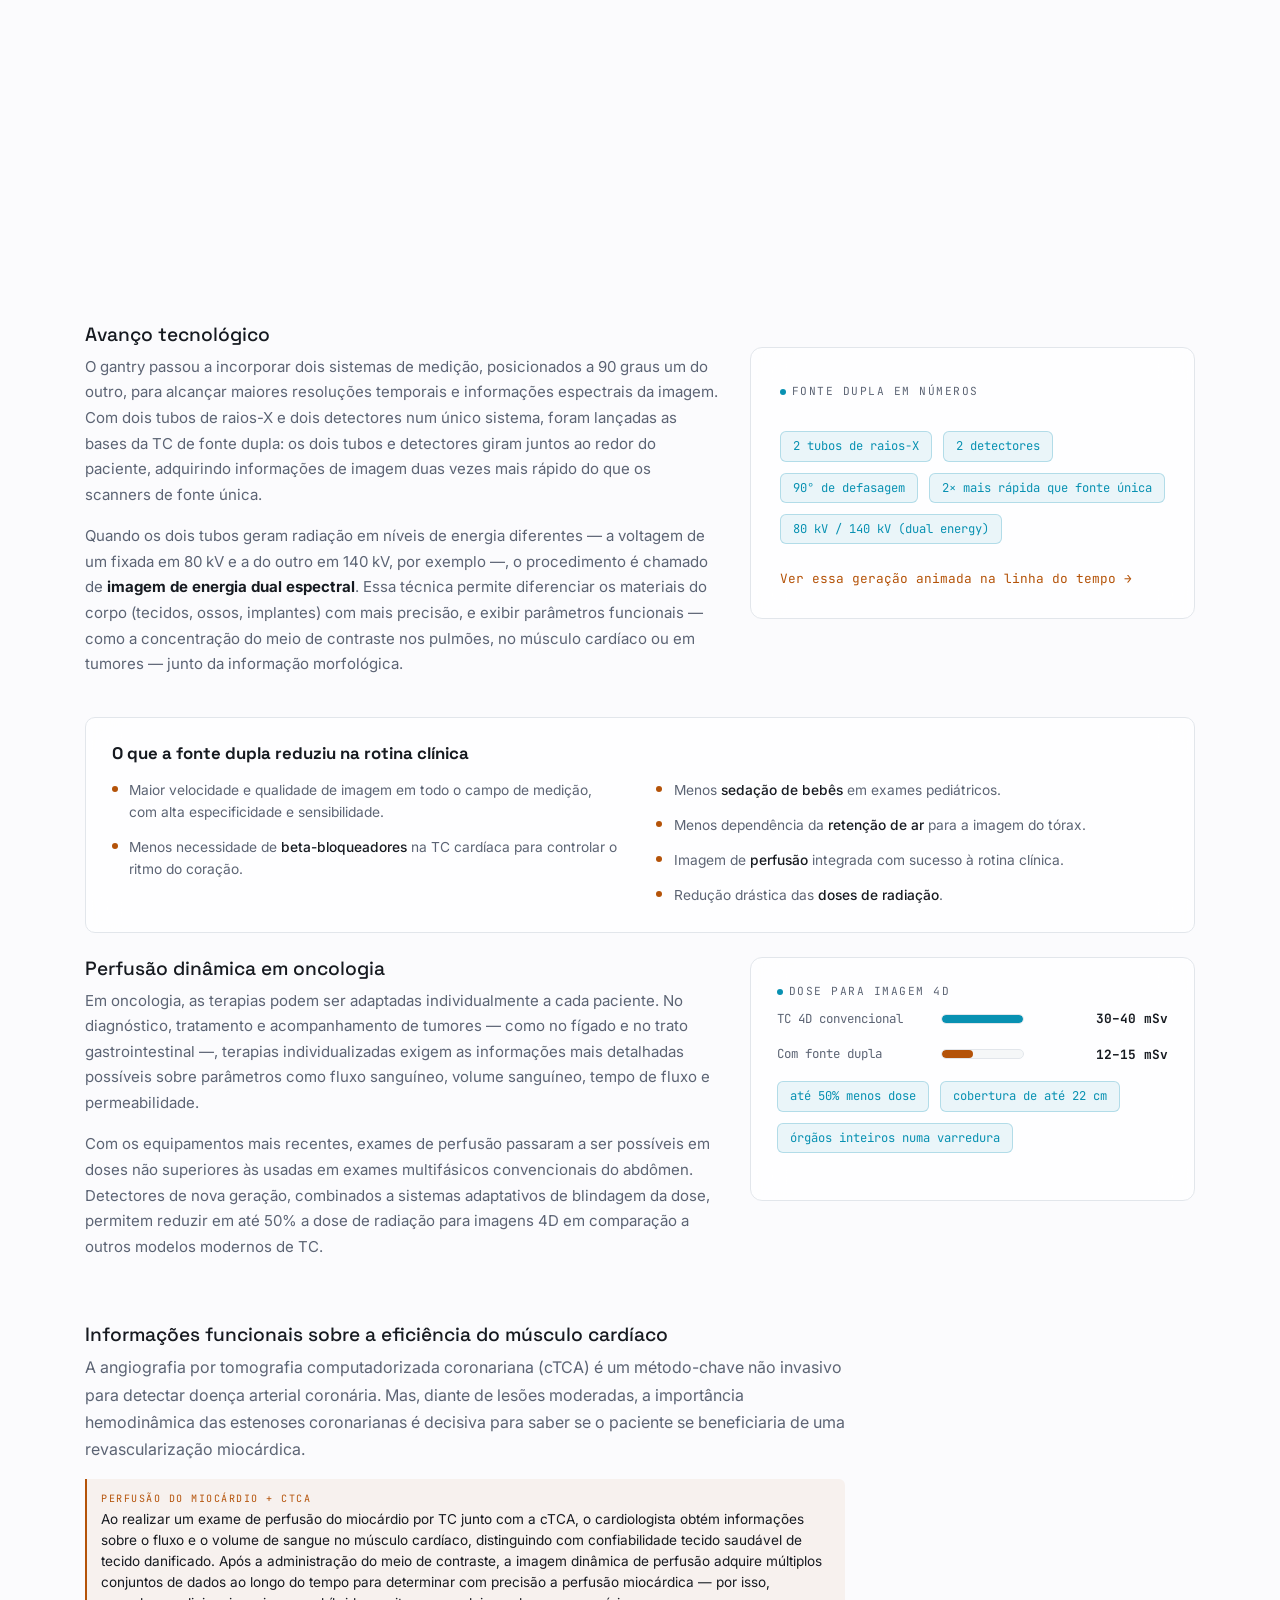
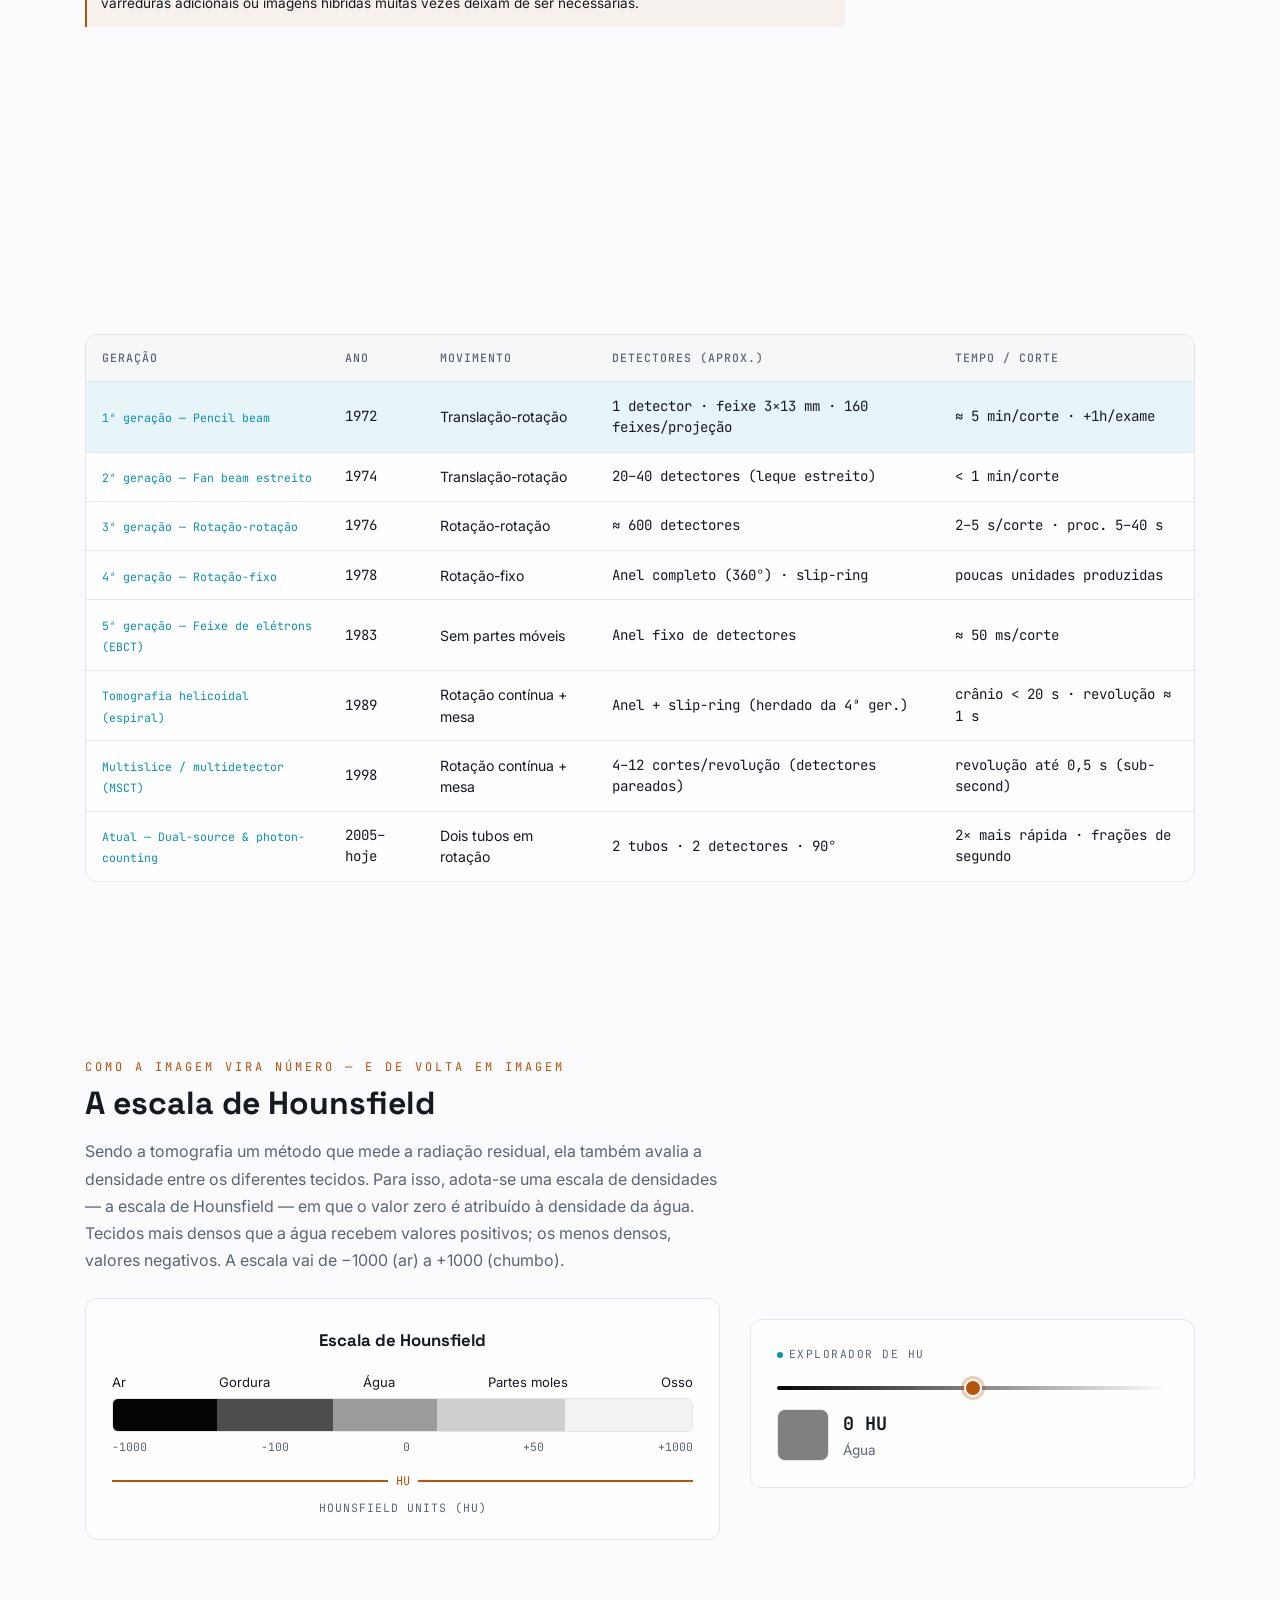
==== commit 65215941: "Corrreções de Desing" ====
--- a/index.html
+++ b/index.html
@@ -24,26 +24,45 @@
 
 <nav class="navbar navbar-expand-md navbar-scan fixed-top py-3">
     <div class="container">
-        <a class="navbar-brand" href="#top">CT<span>·</span>AULA 01</a>
+        <a class="navbar-brand" href="#top">CT<span>·</span>TOMOGRAFIA</a>
         <button class="navbar-toggler" type="button" data-toggle="collapse" data-target="#navMain" style="border-color:#e2e6eb;">
             <span class="navbar-toggler-icon"></span>
         </button>
         <div class="collapse navbar-collapse justify-content-end" id="navMain">
-            <ul class="navbar-nav">
+            <ul class="navbar-nav align-items-md-center">
                 <li class="nav-item"><a class="nav-link" href="#historia">História</a></li>
-                <li class="nav-item"><a class="nav-link" href="#conceitos">Como funciona</a></li>
-                <li class="nav-item"><a class="nav-link" href="#tubo-detectores">Tubo e detectores</a></li>
-                <li class="nav-item"><a class="nav-link" href="#matriz">Matriz e pixel</a></li>
-                <li class="nav-item"><a class="nav-link" href="#reconstrucao">Reconstrução</a></li>
-                <li class="nav-item"><a class="nav-link" href="#geracoes">Gerações</a></li>
-                <li class="nav-item"><a class="nav-link" href="#helicoidal-conceitos">Pitch</a></li>
-                <li class="nav-item"><a class="nav-link" href="#fonte-dupla">Fonte dupla</a></li>
-                <li class="nav-item"><a class="nav-link" href="#comparativo">Comparativo</a></li>
-                <li class="nav-item"><a class="nav-link" href="#hounsfield">Escala HU</a></li>
-                <li class="nav-item"><a class="nav-link" href="#fov-artefatos">FOV e artefatos</a></li>
-                <li class="nav-item"><a class="nav-link" href="#seguranca">Segurança</a></li>
-                <li class="nav-item"><a class="nav-link" href="#protocolo-cranio">Protocolo: crânio</a></li>
-                <li class="nav-item"><a class="nav-link" href="protocolo.html">Protocolos completos ↗</a></li>
+
+                <li class="nav-item dropdown">
+                    <a class="nav-link dropdown-toggle" href="#" id="navFundamentos" data-toggle="dropdown">Fundamentos</a>
+                    <div class="dropdown-menu" aria-labelledby="navFundamentos">
+                        <a class="dropdown-item" href="#conceitos">Como funciona</a>
+                        <a class="dropdown-item" href="#tubo-detectores">Tubo e detectores</a>
+                        <a class="dropdown-item" href="#matriz">Matriz e pixel</a>
+                        <a class="dropdown-item" href="#reconstrucao">Reconstrução</a>
+                    </div>
+                </li>
+
+                <li class="nav-item dropdown">
+                    <a class="nav-link dropdown-toggle" href="#" id="navGeracoes" data-toggle="dropdown">Gerações</a>
+                    <div class="dropdown-menu" aria-labelledby="navGeracoes">
+                        <a class="dropdown-item" href="#geracoes">Linha do tempo</a>
+                        <a class="dropdown-item" href="#helicoidal-conceitos">Pitch</a>
+                        <a class="dropdown-item" href="#fonte-dupla">Fonte dupla</a>
+                        <a class="dropdown-item" href="#comparativo">Comparativo</a>
+                    </div>
+                </li>
+
+                <li class="nav-item dropdown">
+                    <a class="nav-link dropdown-toggle" href="#" id="navPratica" data-toggle="dropdown">Prática clínica</a>
+                    <div class="dropdown-menu" aria-labelledby="navPratica">
+                        <a class="dropdown-item" href="#hounsfield">Escala HU</a>
+                        <a class="dropdown-item" href="#fov-artefatos">FOV e artefatos</a>
+                        <a class="dropdown-item" href="#seguranca">Segurança</a>
+                        <a class="dropdown-item" href="#protocolo-cranio">Protocolo: crânio</a>
+                    </div>
+                </li>
+
+                <li class="nav-item"><a class="nav-link navbar-cta" href="protocolo.html">Protocolos completos ↗</a></li>
             </ul>
         </div>
     </div>
--- a/css/style.css
+++ b/css/style.css
@@ -808,6 +808,44 @@
     text-align:center;margin-top:0.6rem;
 }
 
+/* ---------- navbar: dropdowns, active state, cta ---------- */
+.navbar-scan .nav-link{position:relative;}
+.navbar-scan .nav-link.active,
+.navbar-scan .nav-link.dropdown-toggle.active{color:var(--cyan)!important;}
+.navbar-scan .nav-link.active::after{
+    content:"";position:absolute;left:0.9rem;right:0.9rem;bottom:2px;height:2px;
+    background:var(--cyan);border-radius:2px;
+}
+.navbar-scan .dropdown-menu{
+    background:var(--bg-panel);border:1px solid var(--border-col);border-radius:10px;
+    padding:0.4rem;margin-top:0.4rem;min-width:220px;
+    box-shadow:0 12px 28px rgba(20,30,45,0.1);
+    backdrop-filter:blur(20px) saturate(150%);-webkit-backdrop-filter:blur(20px) saturate(150%);
+}
+.navbar-scan .dropdown-item{
+    color:var(--text-muted);font-size:0.88rem;border-radius:6px;padding:0.55rem 0.8rem;
+    background:transparent;transition:background .15s, color .15s;
+}
+.navbar-scan .dropdown-item:hover,
+.navbar-scan .dropdown-item:focus,
+.navbar-scan .dropdown-item.active{
+    background:rgba(8,145,178,0.08);color:var(--cyan);
+}
+.navbar-cta{
+    background:rgba(8,145,178,0.08)!important;color:var(--cyan)!important;
+    border:1px solid rgba(8,145,178,0.3);
+    backdrop-filter:blur(12px) saturate(140%);-webkit-backdrop-filter:blur(12px) saturate(140%);
+    padding:5px 15px!important;border-radius:20px;font-size:0.85rem;
+    margin-left:0.4rem;transition:background .15s, border-color .15s;
+}
+.navbar-cta:hover{
+    background:rgba(8,145,178,0.16)!important;color:var(--cyan)!important;
+    border-color:var(--cyan);
+}
+@media (max-width:767px){
+    .navbar-cta{display:inline-block;margin:0.5rem 0 0;}
+}
+
 @media (prefers-reduced-motion: reduce){
     .scroll-cue i, .gantry-tag .dot{animation:none!important;}
     .aurora-blob{animation:none!important;}
